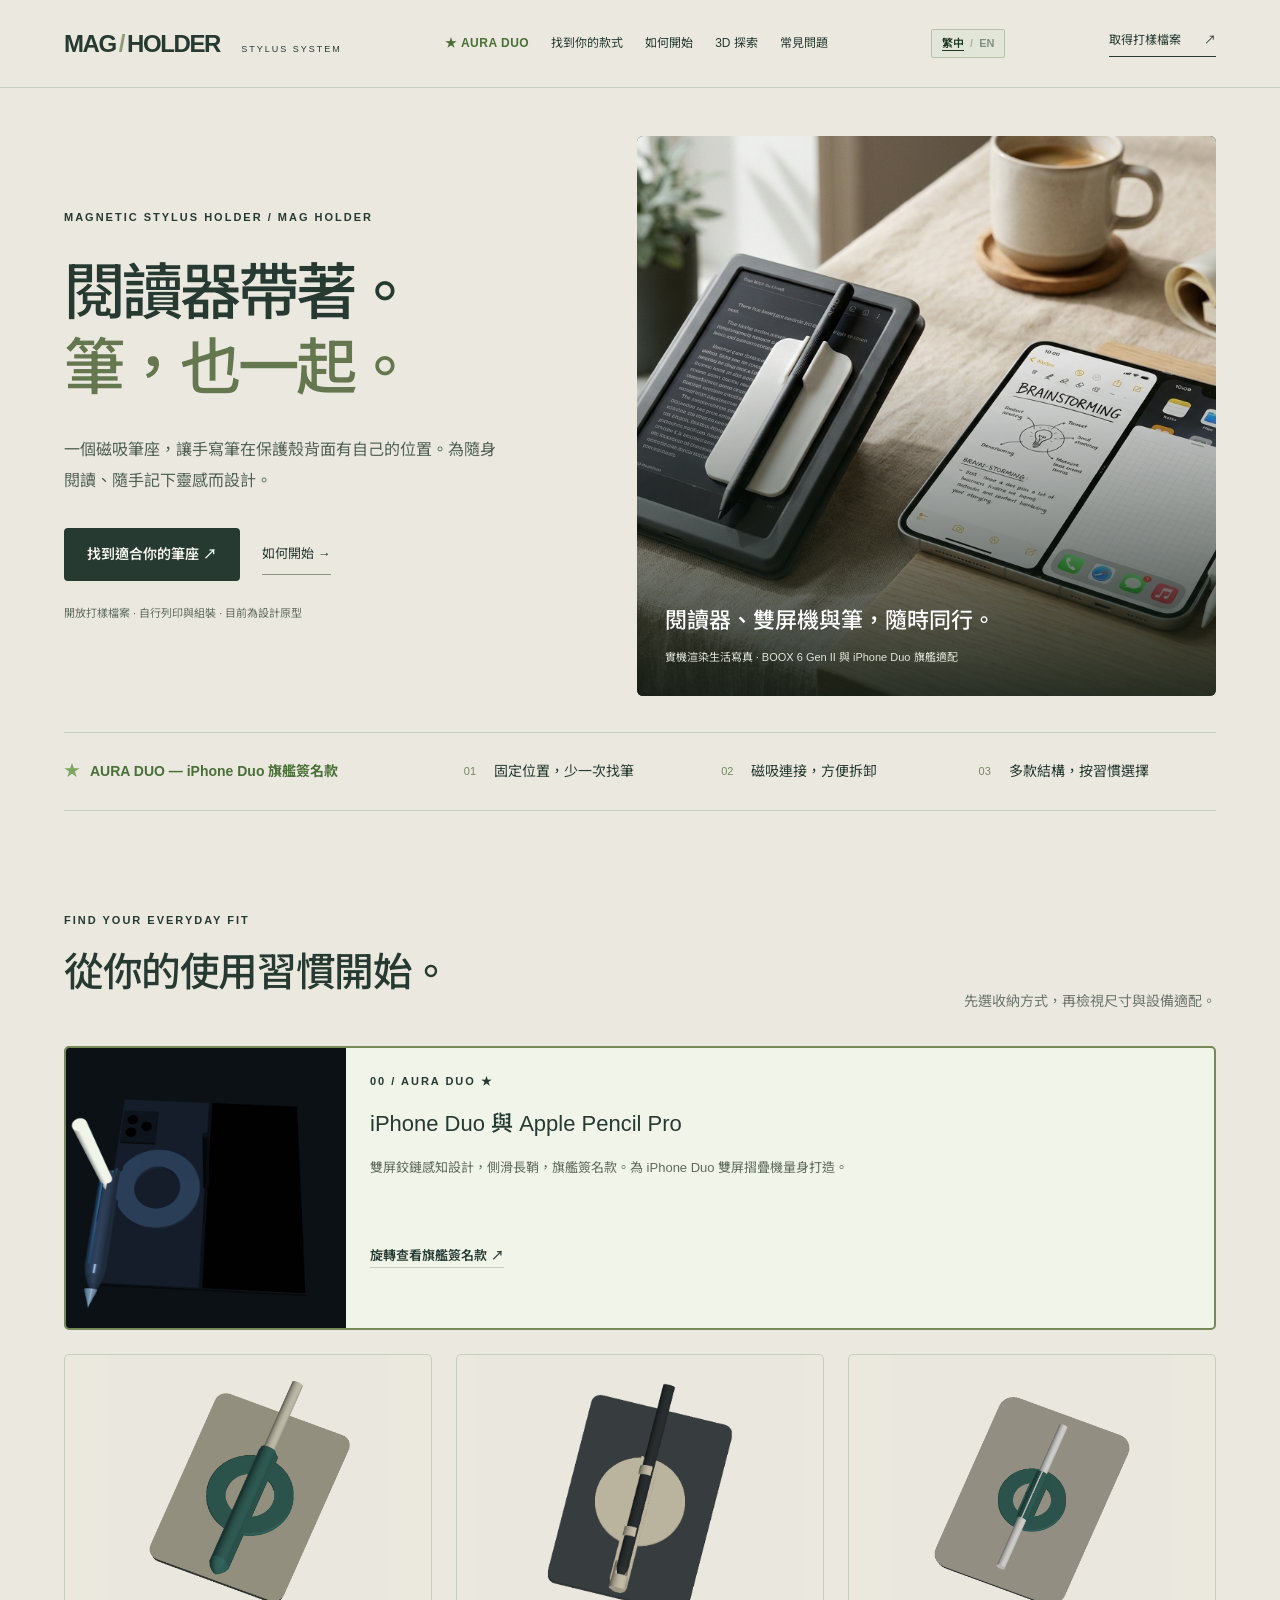
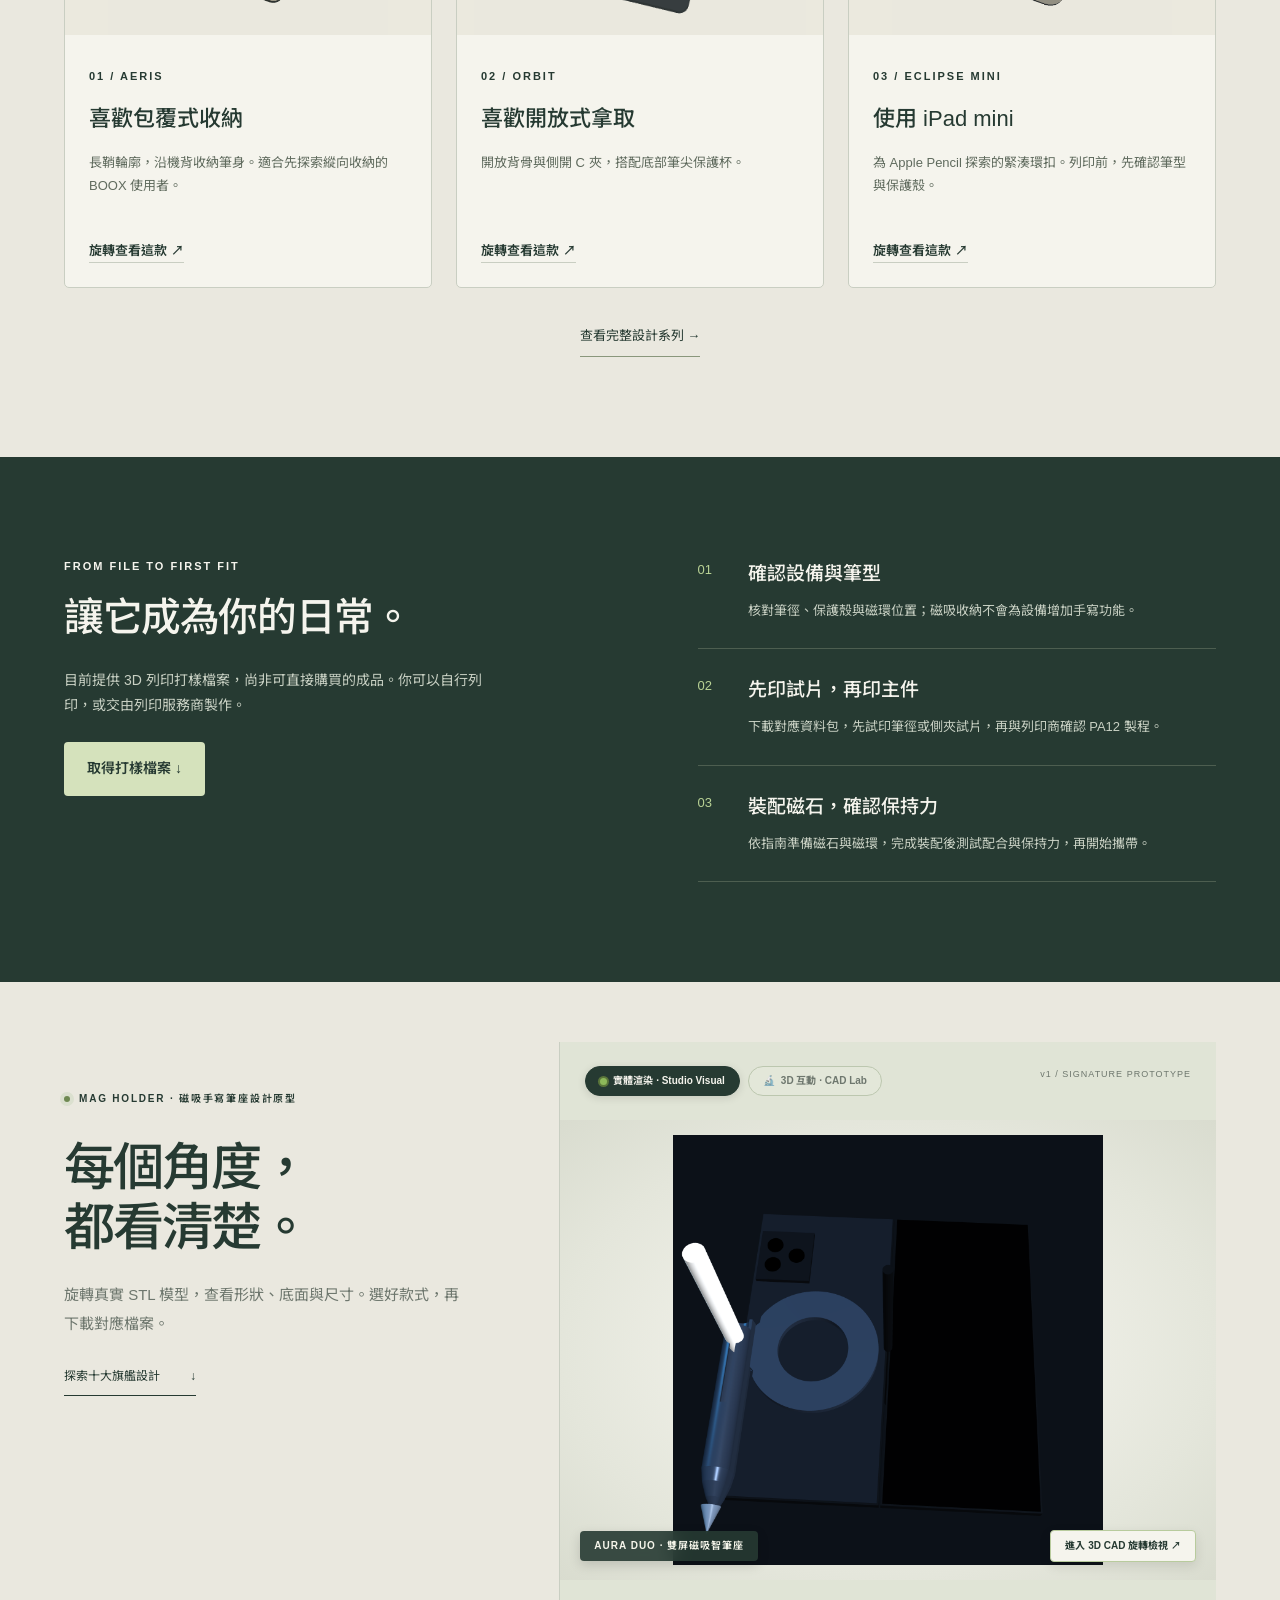
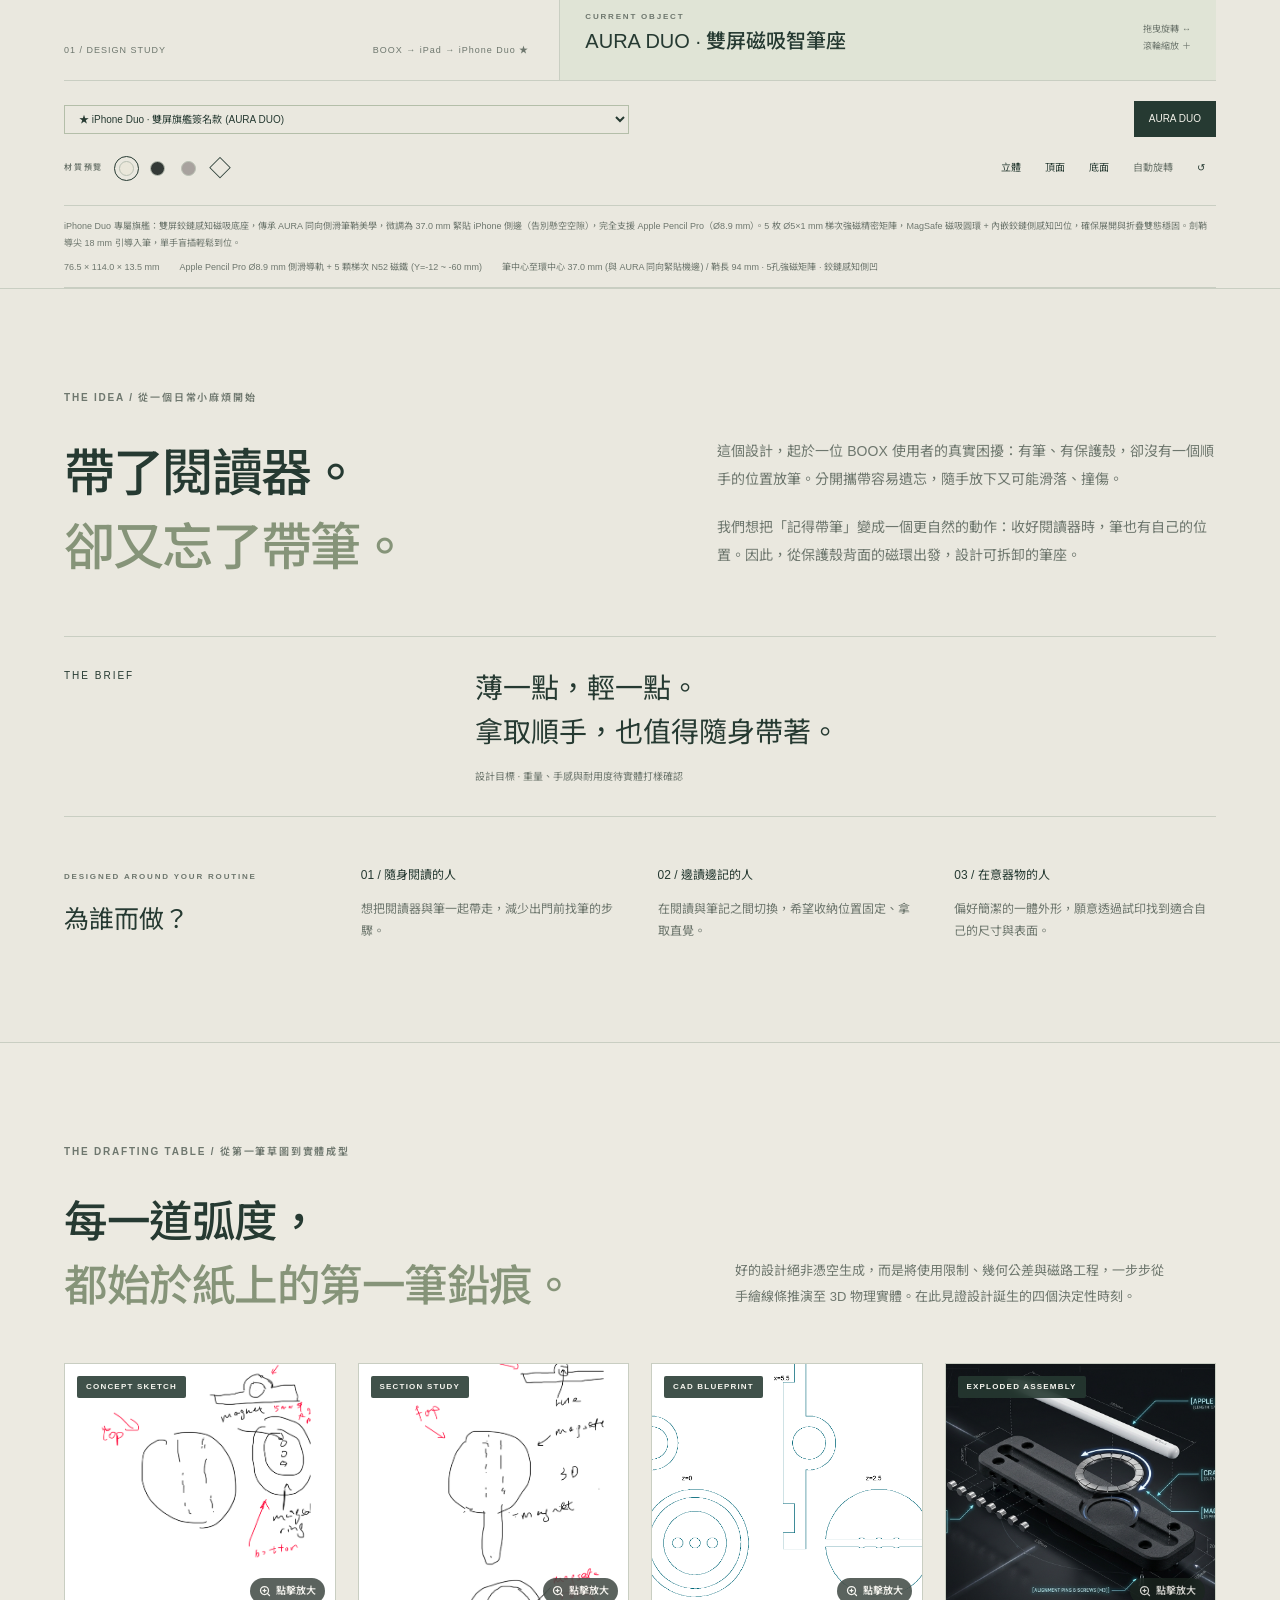
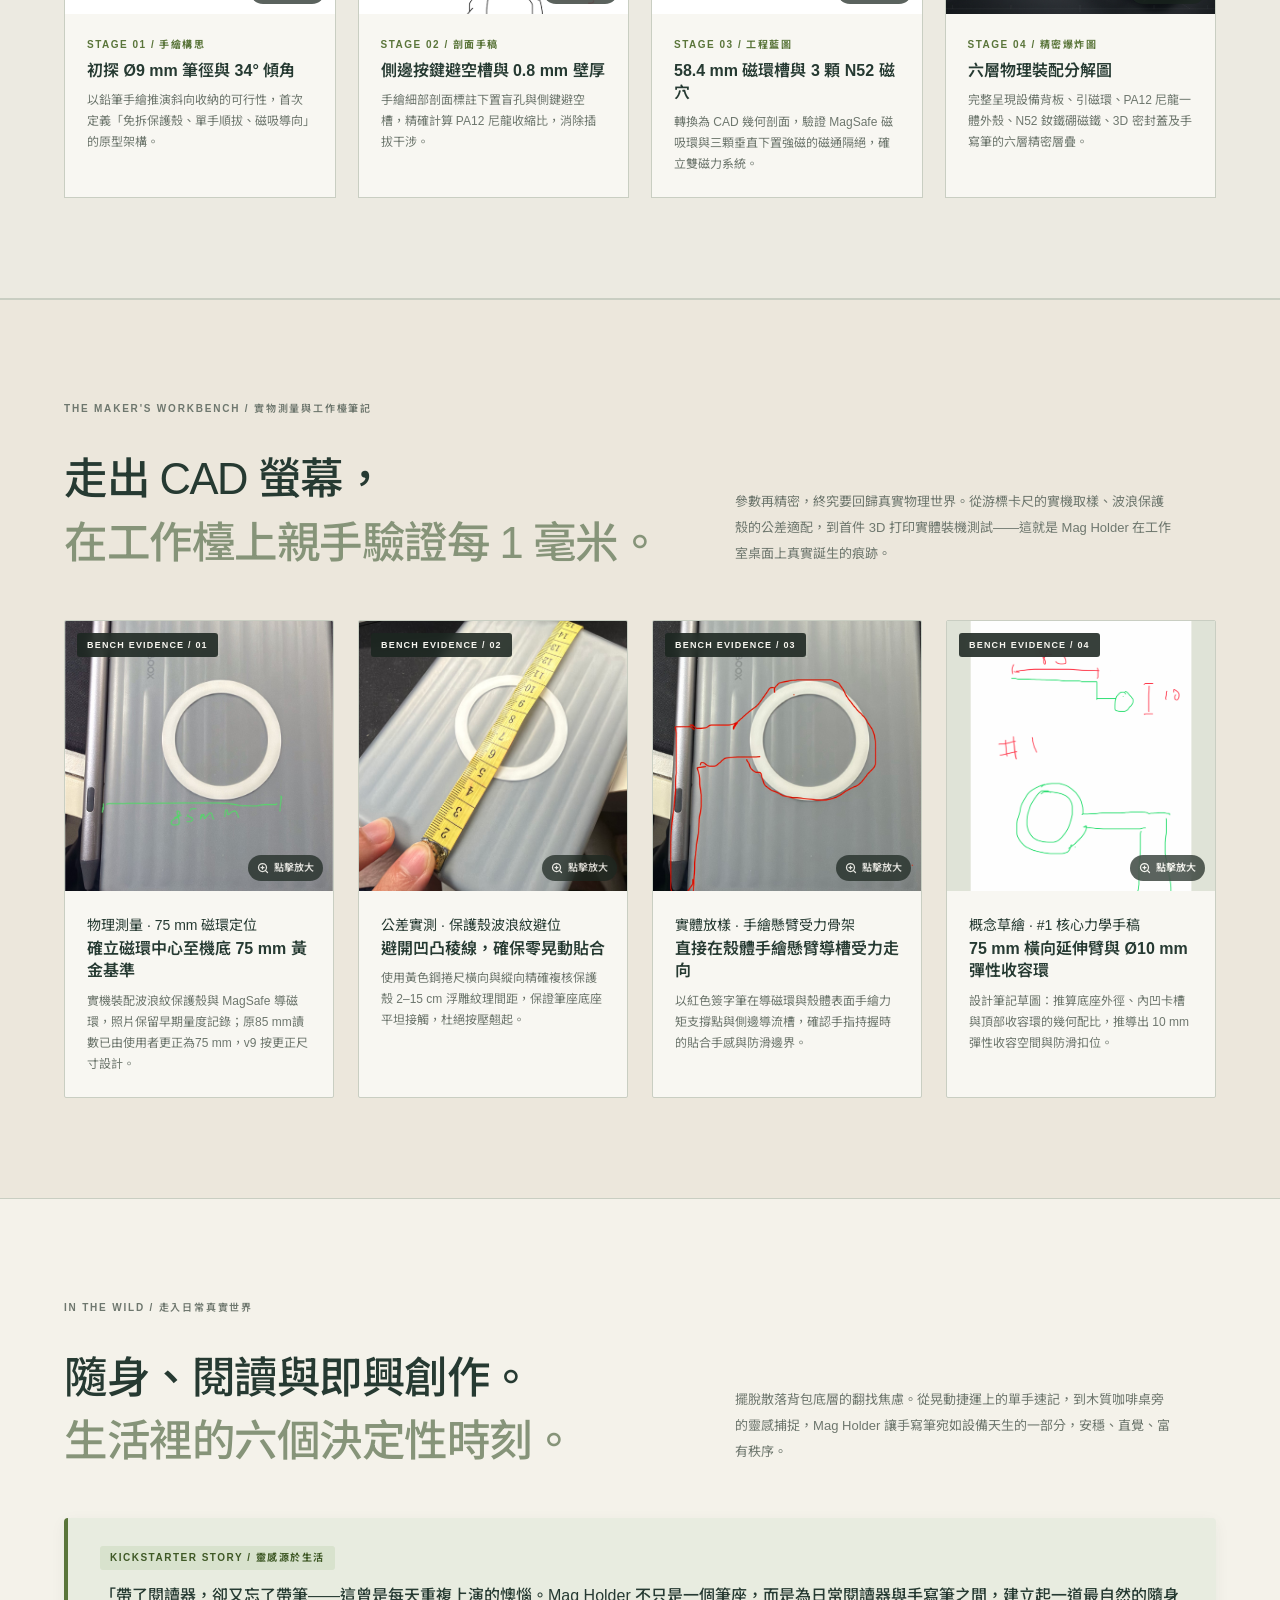
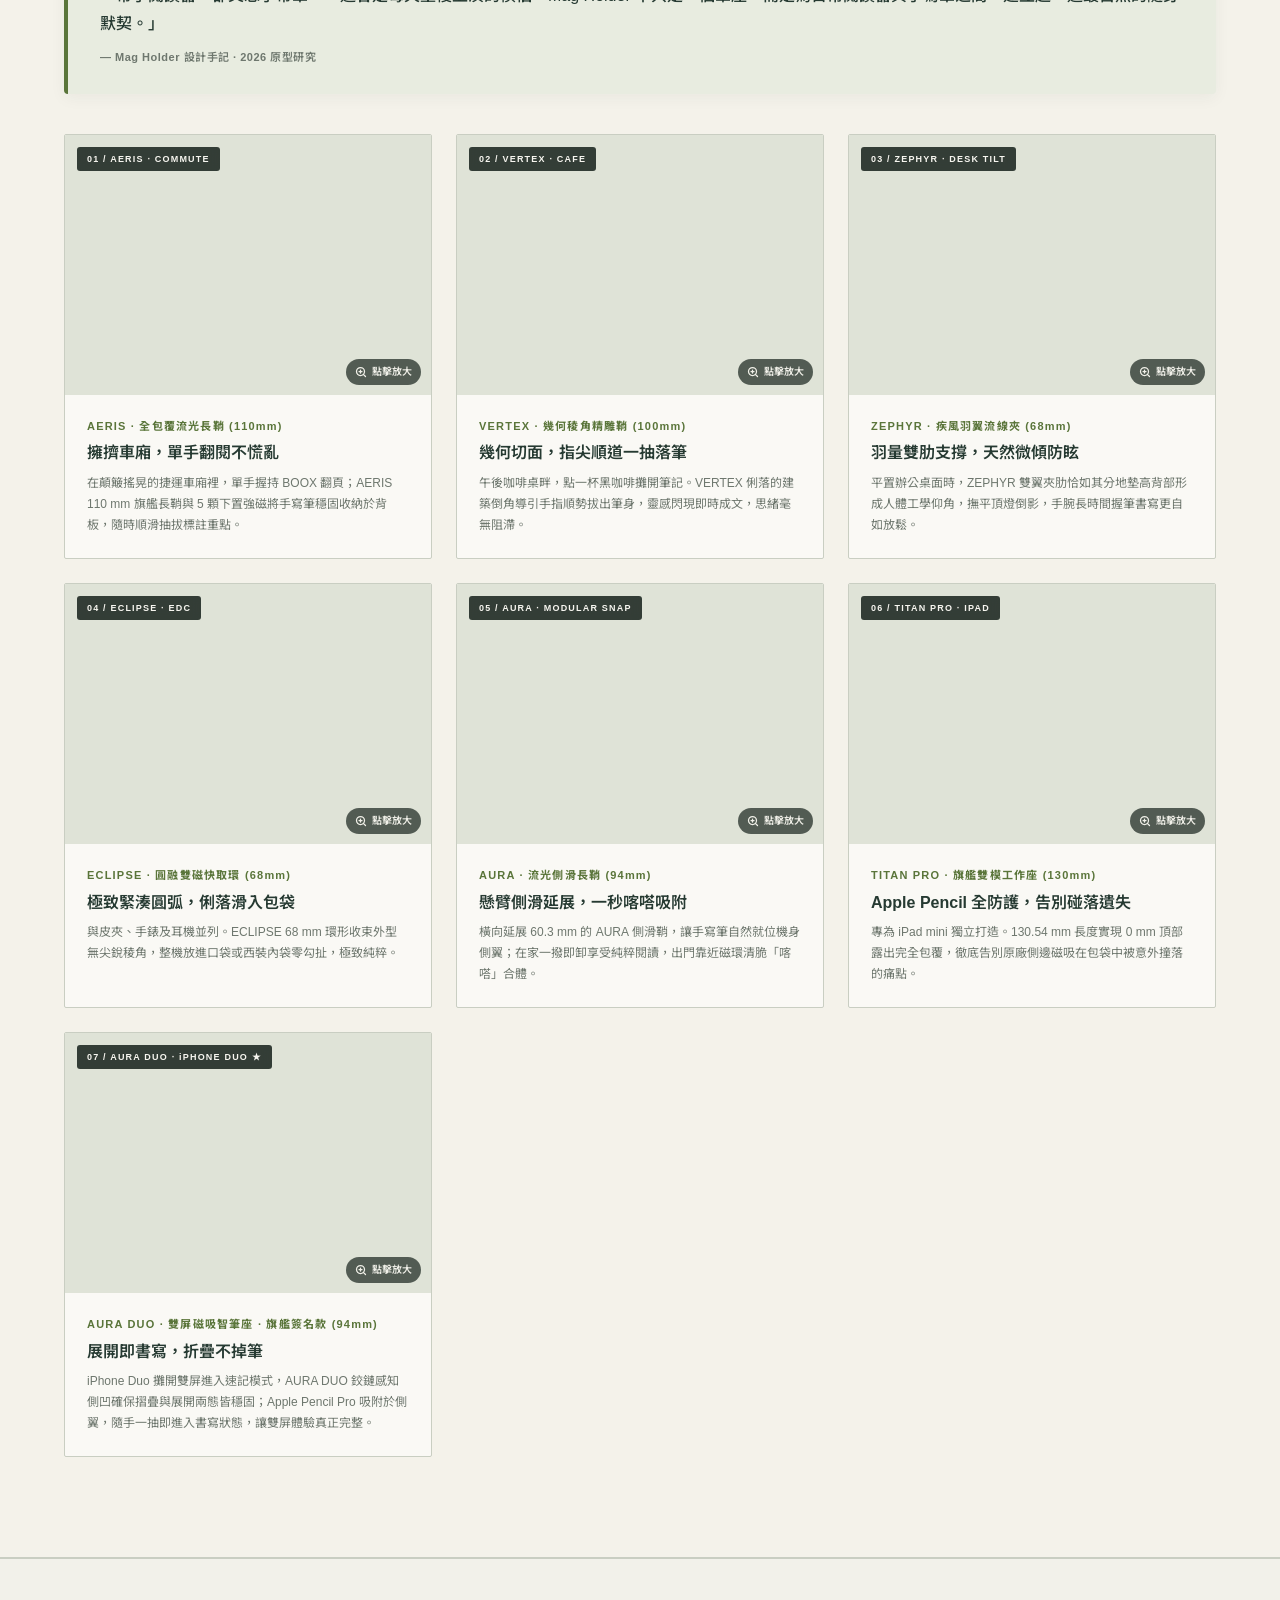
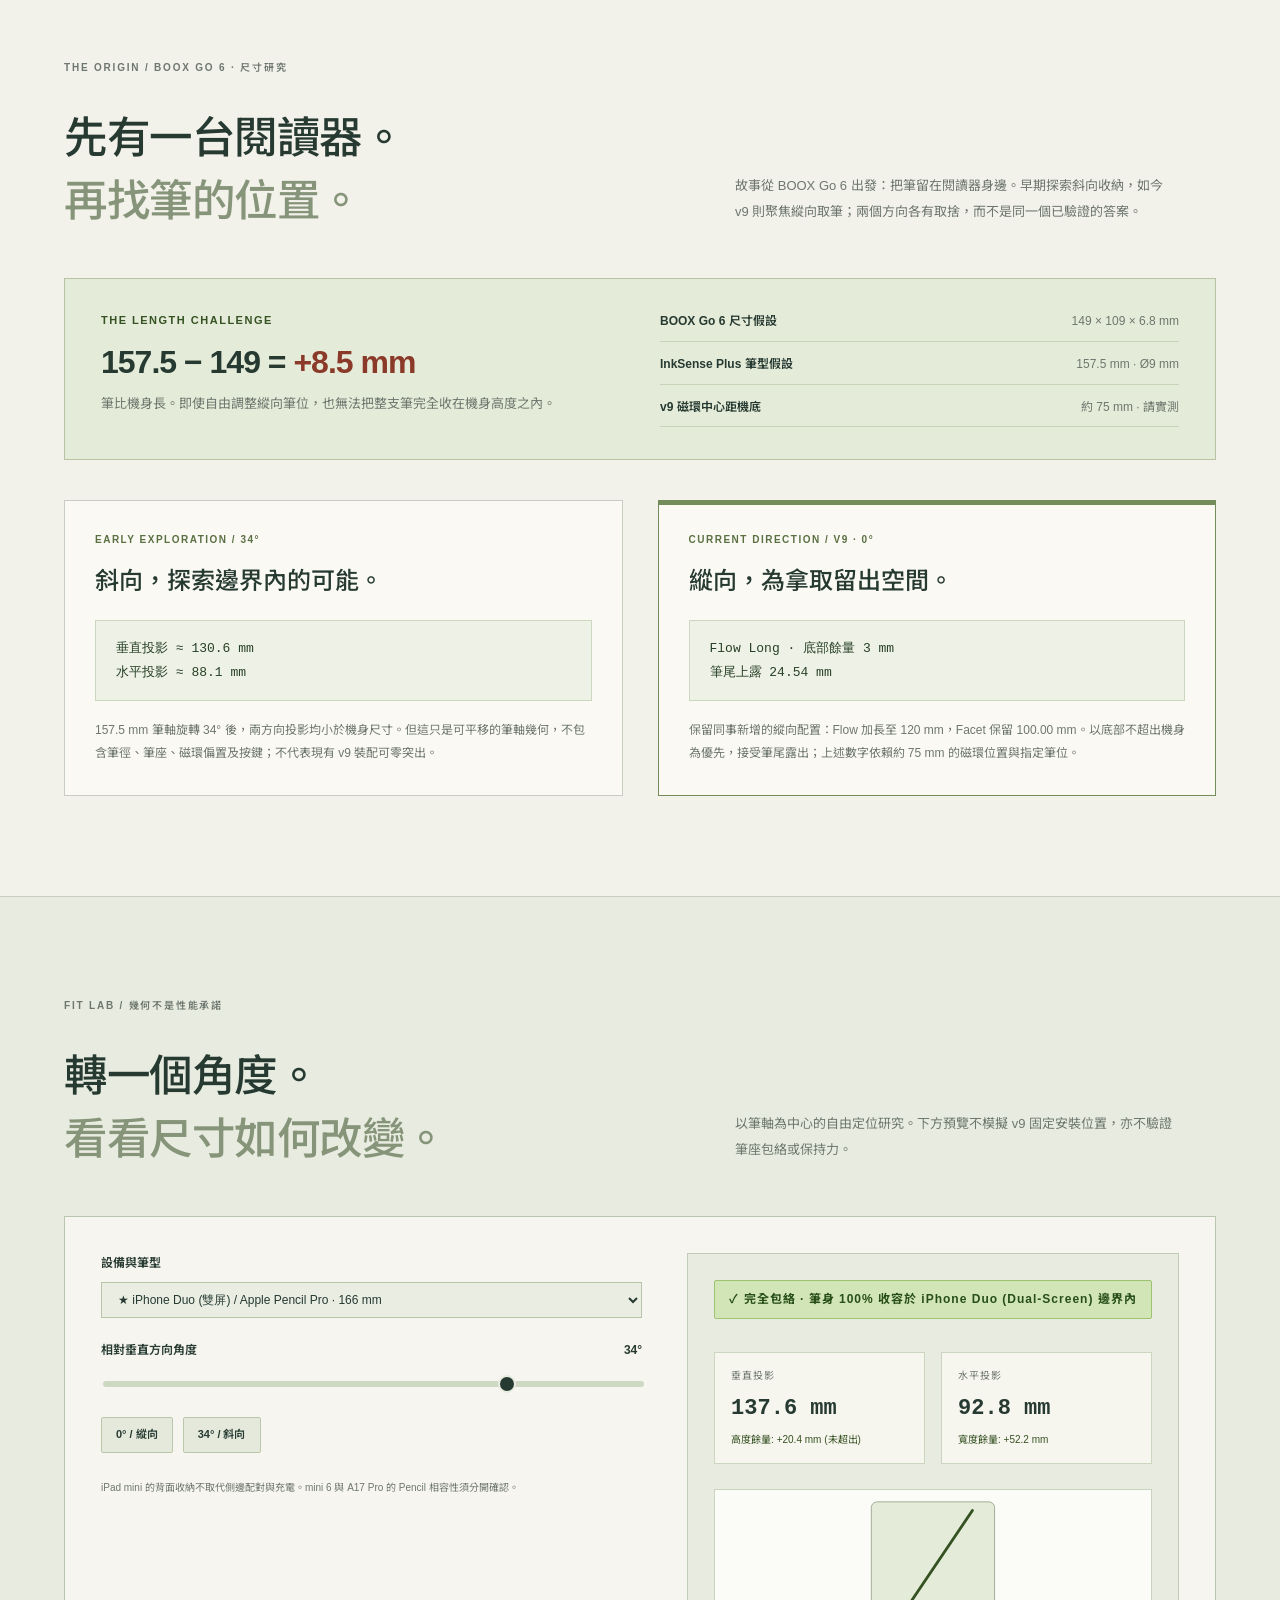
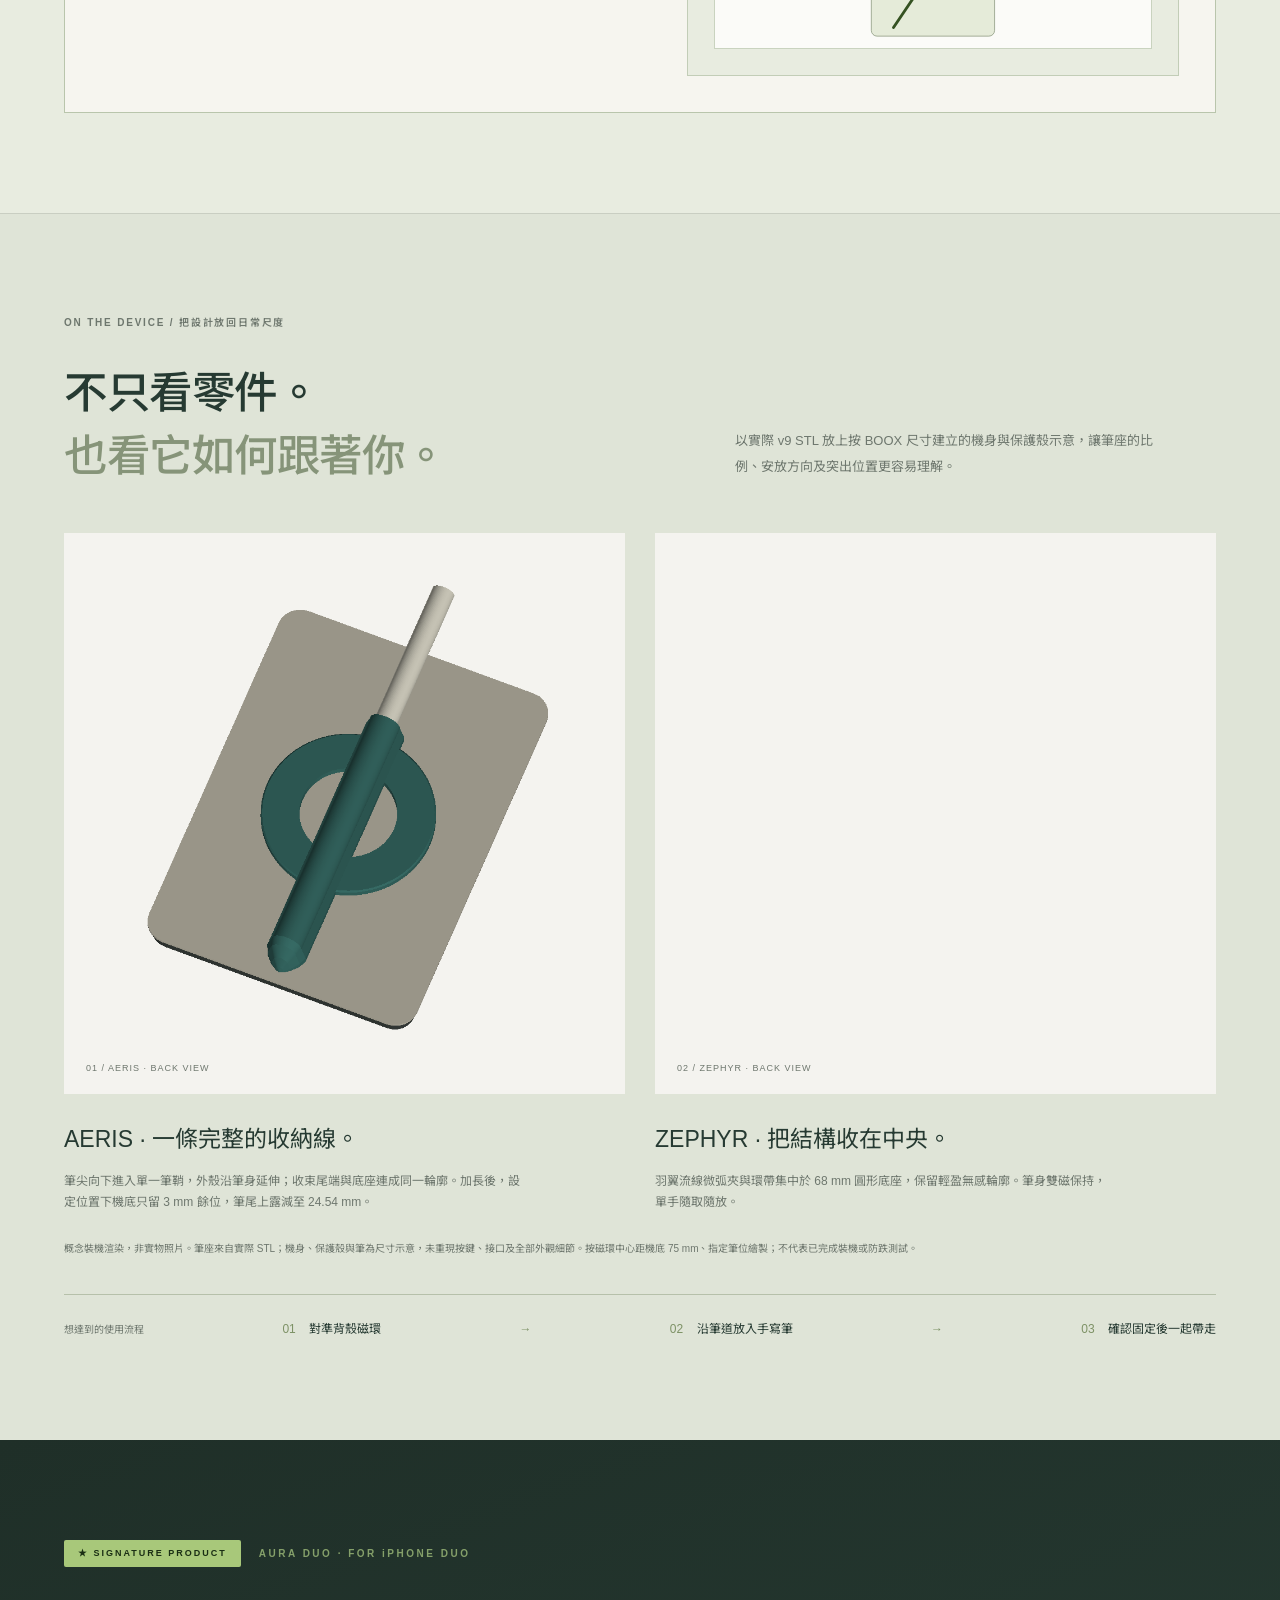
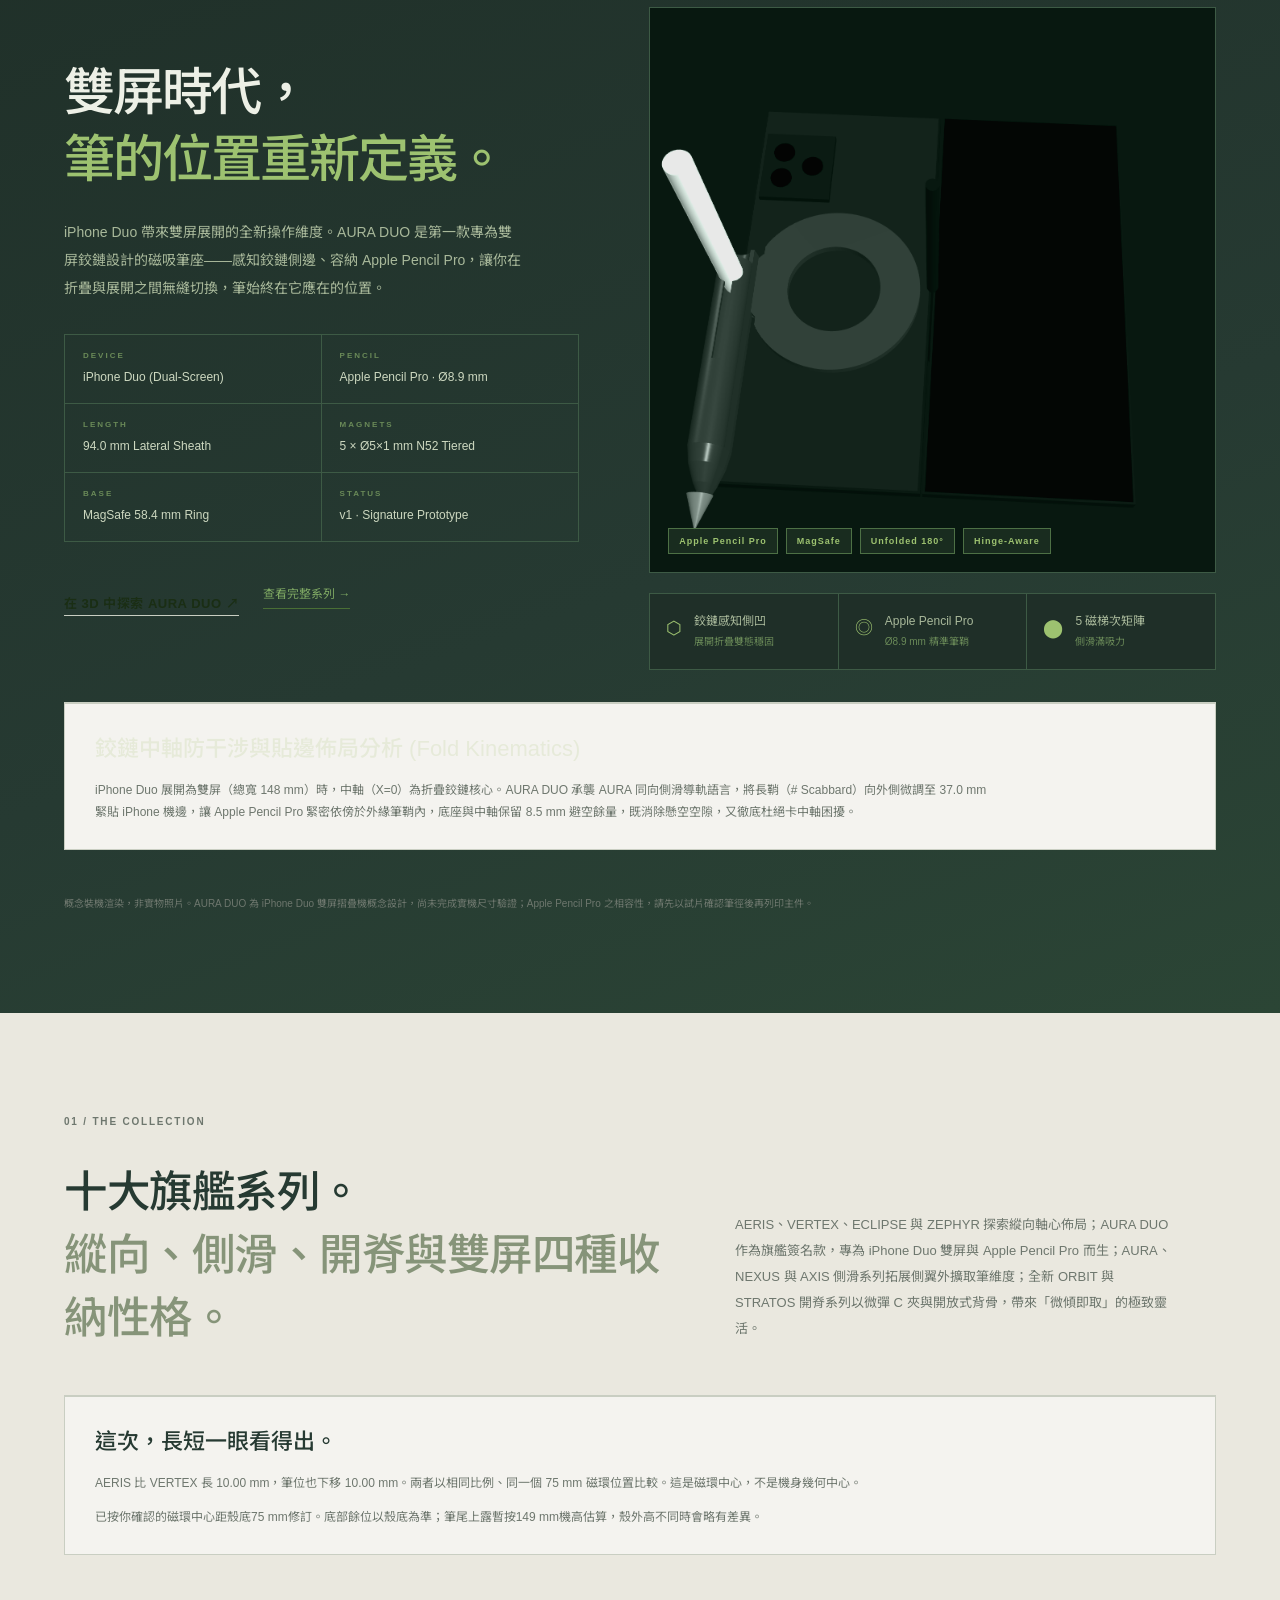
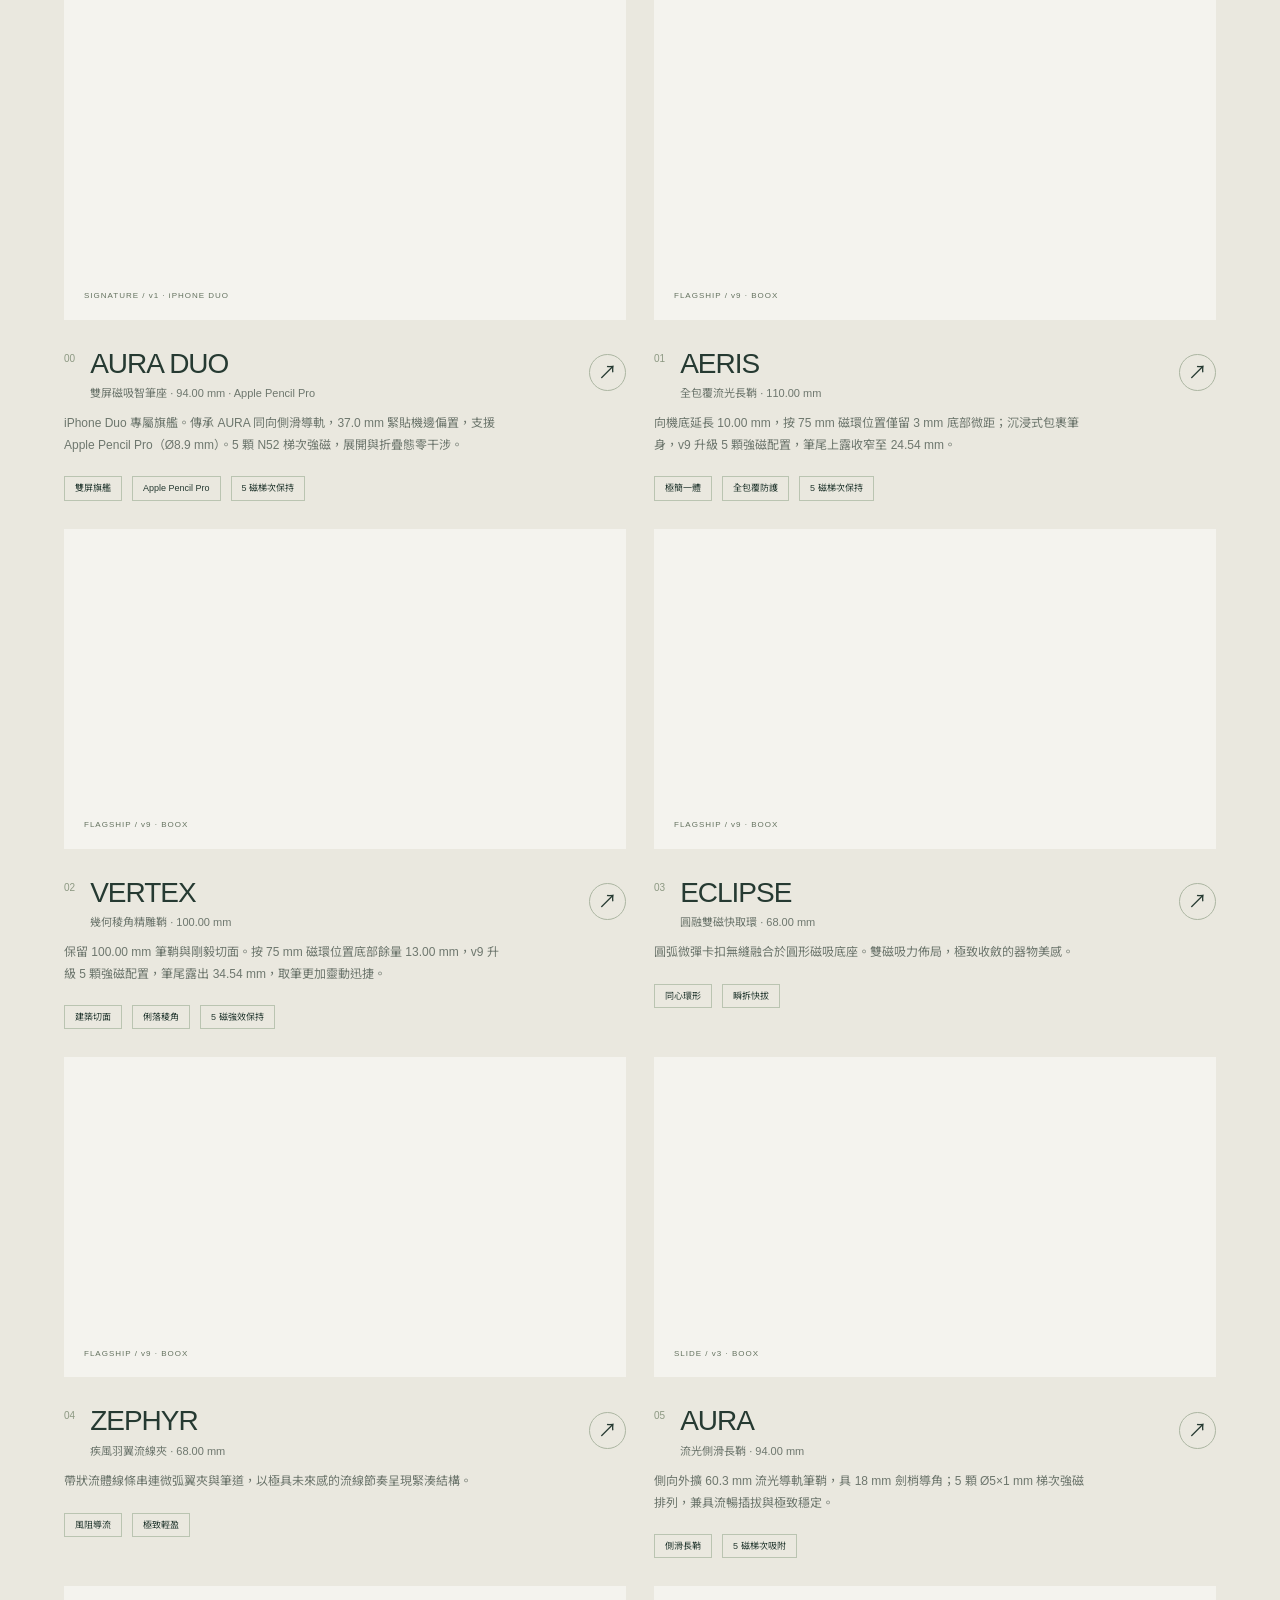
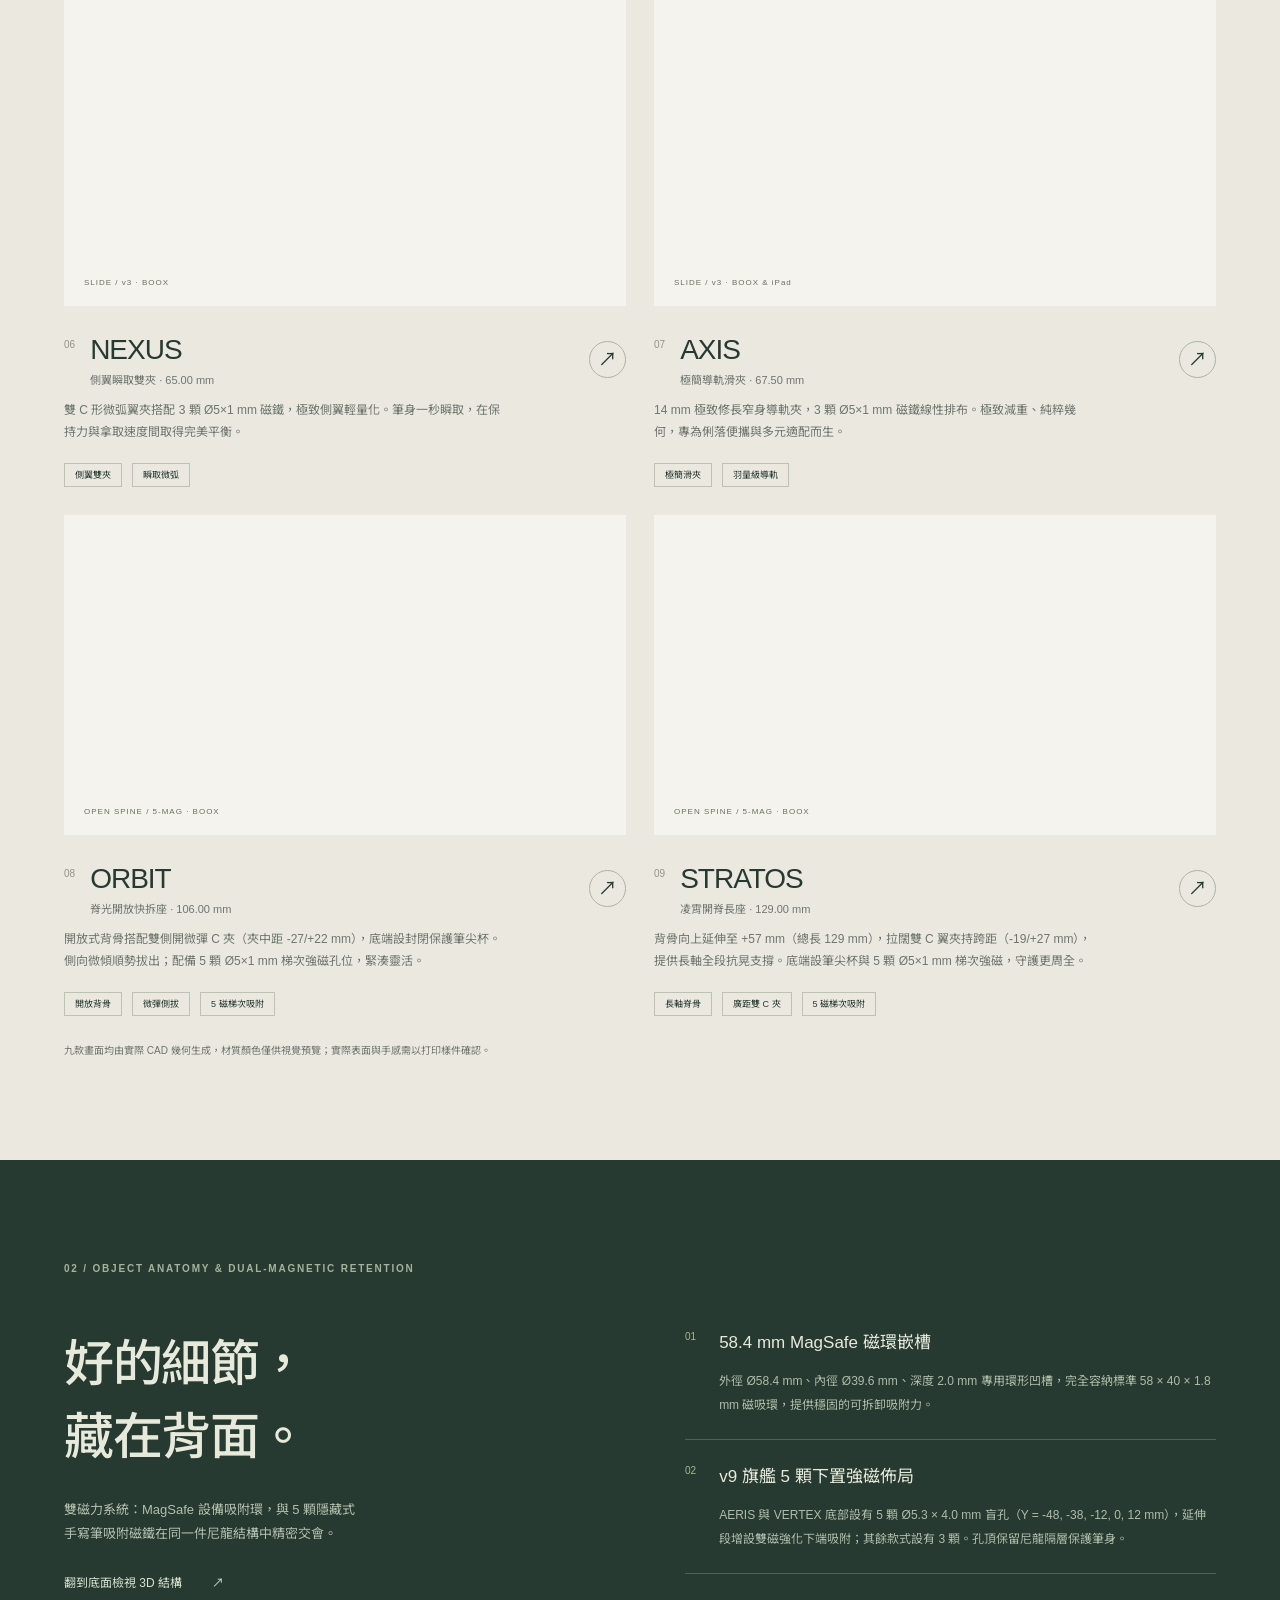
==== site/index.html @ cd83914f "﻿feat(aura-duo): add AURA DUO signature product and rematched lifestyle photography - Added AURA DUO" ====
<!doctype html>
<html lang="zh-Hant">
  <head>
    <meta charset="utf-8">
    <meta name="viewport" content="width=device-width,initial-scale=1">
    <meta name="theme-color" content="#eae8df">
    <title>Mag Holder — 磁吸手寫筆座</title>
    <meta name="description" content="讓閱讀器與筆一起帶走。探索 Mag Holder 磁吸手寫筆座，找到適合你的款式、互動檢視 3D 模型，下載檔案開始列印打樣。">
    <link rel="stylesheet" href="css/style.css">
  </head>
  <body>
    <nav id="main-nav" class="nav">
      <a class="wordmark" href="#top">MAG<span>/</span>HOLDER <small>STYLUS SYSTEM</small></a>
      <div class="nav-links"><a href="#aura-duo" class="nav-link-sig"><span data-zh="★ AURA DUO" data-en="★ AURA DUO">★ AURA DUO</span></a><a href="#choose"><span data-zh="找到你的款式" data-en="Find your holder">找到你的款式</span></a>
<a href="#start"><span data-zh="如何開始" data-en="Get started">如何開始</span></a>
<a href="#viewer"><span data-zh="3D 探索" data-en="Explore in 3D">3D 探索</span></a>
<a href="#faq"><span data-zh="常見問題" data-en="FAQ">常見問題</span></a></div>
      <button id="lang-toggle" class="lang-btn" aria-label="切換語言 / Toggle Language"><span class="lang-opt active" data-lang="zh">繁中</span><span class="lang-divider">/</span><span class="lang-opt" data-lang="en">EN</span></button>
      <a class="nav-cta" href="#downloads">取得打樣檔案 <span>↗</span></a>
    </nav>
    <main id="top">

      <section class="welcome" aria-labelledby="welcome-title">
        <div class="welcome-copy">
          <p class="welcome-kicker">MAGNETIC STYLUS HOLDER / MAG HOLDER</p>
          <h1 id="welcome-title"><span data-zh="閱讀器帶著。" data-en="Reader, packed.">閱讀器帶著。</span><br><em data-zh="筆，也一起。" data-en="Pen, together.">筆，也一起。</em></h1>
          <p class="welcome-description" data-zh="一個磁吸筆座，讓手寫筆在保護殼背面有自己的位置。為隨身閱讀、隨手記下靈感而設計。" data-en="A magnetic holder that gives your stylus a place on the back of your case. Designed for everyday reading and ideas on the go.">一個磁吸筆座，讓手寫筆在保護殼背面有自己的位置。為隨身閱讀、隨手記下靈感而設計。</p>
          <div class="welcome-actions"><a class="primary-action" href="#choose"><span data-zh="找到適合你的筆座 ↗" data-en="Find your holder ↗">找到適合你的筆座 ↗</span></a><a class="secondary-action" href="#start"><span data-zh="如何開始 →" data-en="How to get started →">如何開始 →</span></a></div>
          <p class="welcome-note"><span data-zh="開放打樣檔案 · 自行列印與組裝 · 目前為設計原型" data-en="Print files available · DIY printing &amp; assembly · Design prototype">開放打樣檔案 · 自行列印與組裝 · 目前為設計原型</span></p>
        </div>
        <figure class="welcome-image"><img src="assets/photos/hero-boox-iphone-duo.jpg" alt="BOOX Go 6 Gen II 與 iPhone Duo 雙設備磁吸手寫筆座生活實物渲染寫真" fetchpriority="high" width="1536" height="1024"><figcaption><strong data-zh="閱讀器、雙屏機與筆，隨時同行。" data-en="Reader, Dual-Screen &amp; Pen. Always together.">閱讀器、雙屏機與筆，隨時同行。</strong><span data-zh="實機渲染生活寫真 · BOOX 6 Gen II 與 iPhone Duo 旗艦適配" data-en="Lifestyle product render · Fitted for BOOX 6 Gen II &amp; iPhone Duo">實機渲染生活寫真 · BOOX 6 Gen II 與 iPhone Duo 旗艦適配</span></figcaption></figure>
      </section>
      <div class="benefit-strip"><p><a class="benefit-sig-link" href="#aura-duo"><span>★</span><span data-zh="AURA DUO — iPhone Duo 旗艦簽名款" data-en="AURA DUO — iPhone Duo Signature">AURA DUO — iPhone Duo 旗艦簽名款</span></a></p><p><span>01</span><span data-zh="固定位置，少一次找筆" data-en="A home for your pen">固定位置，少一次找筆</span></p><p><span>02</span><span data-zh="磁吸連接，方便拆卸" data-en="A detachable magnetic connection">磁吸連接，方便拆卸</span></p><p><span>03</span><span data-zh="多款結構，按習慣選擇" data-en="Different forms for your routine">多款結構，按習慣選擇</span></p></div>
      <section class="discovery section" id="choose">
        <div class="discovery-heading"><div><p class="welcome-kicker">FIND YOUR EVERYDAY FIT</p><h2 data-zh="從你的使用習慣開始。" data-en="Start with your everyday.">從你的使用習慣開始。</h2></div><p data-zh="先選收納方式，再檢視尺寸與設備適配。" data-en="Choose how you carry, then check dimensions and device fit.">先選收納方式，再檢視尺寸與設備適配。</p></div>
        <div class="choice-grid"><article class="choice-card choice-card--signature"><img src="assets/renders/side/AURA_DUO_iPhone_unfolded_mounted.png" alt="00 / AURA DUO design render" loading="lazy" width="1000" height="1000"><div class="choice-copy"><p class="welcome-kicker">00 / AURA DUO ★</p><h3 data-zh="iPhone Duo 與 Apple Pencil Pro" data-en="iPhone Duo + Apple Pencil Pro">iPhone Duo 與 Apple Pencil Pro</h3><p data-zh="雙屏鉸鏈感知設計，側滑長鞘，旗艦簽名款。為 iPhone Duo 雙屏摺疊機量身打造。" data-en="Hinge-aware dual-screen design lateral sheath, our signature flagship. Engineered exclusively for iPhone Duo.">雙屏鉸鏈感知設計，側滑長鞘，旗艦簽名款。為 iPhone Duo 雙屏摺疊機量身打造。</p><button class="choice-link" data-inspect="AURA_DUO_iPhone"><span data-zh="旋轉查看旗艦簽名款 ↗" data-en="Explore the signature design ↗">旋轉查看旗艦簽名款 ↗</span></button></div></article><article class="choice-card"><img src="assets/renders/v9/S_Flow_BOOX_vertical_mounted.png" alt="01 / AERIS design render" loading="lazy" width="1000" height="1000"><div class="choice-copy"><p class="welcome-kicker">01 / AERIS</p><h3 data-zh="喜歡包覆式收納" data-en="Prefer a covered holder">喜歡包覆式收納</h3><p data-zh="長鞘輪廓，沿機背收納筆身。適合先探索縱向收納的 BOOX 使用者。" data-en="An elongated sheath along the back of your case. A starting point for BOOX users exploring vertical storage.">長鞘輪廓，沿機背收納筆身。適合先探索縱向收納的 BOOX 使用者。</p><button class="choice-link" data-inspect="S_Flow_BOOX_vertical"><span data-zh="旋轉查看這款 ↗" data-en="Explore this design ↗">旋轉查看這款 ↗</span></button></div></article><article class="choice-card"><img src="assets/renders/open_spine/A_Open_Spine_Compact_mounted.png" alt="02 / ORBIT design render" loading="lazy" width="1000" height="1000"><div class="choice-copy"><p class="welcome-kicker">02 / ORBIT</p><h3 data-zh="喜歡開放式拿取" data-en="Prefer an open design">喜歡開放式拿取</h3><p data-zh="開放背骨與側開 C 夾，搭配底部筆尖保護杯。" data-en="An open spine and side-opening clips with a protective cup around the pen tip.">開放背骨與側開 C 夾，搭配底部筆尖保護杯。</p><button class="choice-link" data-inspect="A_Open_Spine_Compact"><span data-zh="旋轉查看這款 ↗" data-en="Explore this design ↗">旋轉查看這款 ↗</span></button></div></article><article class="choice-card"><img src="assets/renders/v9/KM_Arc_iPad_Pencil89_mounted.png" alt="03 / ECLIPSE MINI design render" loading="lazy" width="1000" height="1000"><div class="choice-copy"><p class="welcome-kicker">03 / ECLIPSE MINI</p><h3 data-zh="使用 iPad mini" data-en="Carry an iPad mini">使用 iPad mini</h3><p data-zh="為 Apple Pencil 探索的緊湊環扣。列印前，先確認筆型與保護殼。" data-en="A compact collar concept for Apple Pencil. Check your pencil model and case before printing.">為 Apple Pencil 探索的緊湊環扣。列印前，先確認筆型與保護殼。</p><button class="choice-link" data-inspect="KM_Arc_iPad_Pencil89"><span data-zh="旋轉查看這款 ↗" data-en="Explore this design ↗">旋轉查看這款 ↗</span></button></div></article></div><a class="all-designs" href="#collection"><span data-zh="查看完整設計系列 →" data-en="Explore the full collection →">查看完整設計系列 →</span></a></section><section class="getting-started section" id="start"><div><p class="welcome-kicker">FROM FILE TO FIRST FIT</p><h2 data-zh="讓它成為你的日常。" data-en="Make it part of your day.">讓它成為你的日常。</h2><p data-zh="目前提供 3D 列印打樣檔案，尚非可直接購買的成品。你可以自行列印，或交由列印服務商製作。" data-en="Available as 3D-printable prototype files, not a finished retail product. Print your own or work with a printing service.">目前提供 3D 列印打樣檔案，尚非可直接購買的成品。你可以自行列印，或交由列印服務商製作。</p><a class="primary-action" href="#downloads"><span data-zh="取得打樣檔案 ↓" data-en="Get the print files ↓">取得打樣檔案 ↓</span></a></div><ol class="start-steps"><li><h3 data-zh="確認設備與筆型" data-en="Check your setup">確認設備與筆型</h3><p data-zh="核對筆徑、保護殼與磁環位置；磁吸收納不會為設備增加手寫功能。" data-en="Check pen diameter, case and magnetic ring placement. A holder does not add handwriting support to a device.">核對筆徑、保護殼與磁環位置；磁吸收納不會為設備增加手寫功能。</p></li><li><h3 data-zh="先印試片，再印主件" data-en="Test the fit, then print">先印試片，再印主件</h3><p data-zh="下載對應資料包，先試印筆徑或側夾試片，再與列印商確認 PA12 製程。" data-en="Download the matching pack and print a bore or clip test piece first. Confirm the PA12 process with your printer.">下載對應資料包，先試印筆徑或側夾試片，再與列印商確認 PA12 製程。</p></li><li><h3 data-zh="裝配磁石，確認保持力" data-en="Assemble and check retention">裝配磁石，確認保持力</h3><p data-zh="依指南準備磁石與磁環，完成裝配後測試配合與保持力，再開始攜帶。" data-en="Prepare magnets and a ring following the guide. Check fit and retention after assembly before carrying.">依指南準備磁石與磁環，完成裝配後測試配合與保持力，再開始攜帶。</p></li></ol></section>
      <!-- Section: viewer -->
      <section class="hero" id="viewer">
        <div class="hero-copy">
          <p class="eyebrow"><span class="status-dot"></span> MAG HOLDER · 磁吸手寫筆座設計原型</p>
          <h2 class="lab-title" data-zh="每個角度，都看清楚。" data-en="Explore every angle.">每個角度，<br>都看清楚。</h2>
          <p class="lab-description" data-zh="旋轉真實 STL 模型，查看形狀、底面與尺寸。選好款式，再下載對應檔案。" data-en="Rotate the actual STL model to explore its shape, underside and dimensions. Choose a design, then download its files.">旋轉真實 STL 模型，查看形狀、底面與尺寸。選好款式，再下載對應檔案。</p>
          <a class="text-link" href="#collection">探索十大旗艦設計 <span>↓</span></a>
          <div class="hero-footnote">
            <span>01 / DESIGN STUDY</span>
            <span>BOOX → iPad → iPhone Duo ★</span>
          </div>
        </div>
        <div class="hero-object">
          <div class="object-topline">
            <div class="hero-view-switcher" role="tablist" aria-label="視覺切換 / View Mode">
              <button id="view-mode-render" class="view-mode-btn active" role="tab" aria-selected="true" aria-controls="hero-render-view"><span class="view-dot"></span> 實體渲染 · Studio Visual</button>
              <button id="view-mode-3d" class="view-mode-btn" role="tab" aria-selected="false" aria-controls="hero-3d-view"><span>🔬</span> 3D 互動 · CAD Lab</button>
            </div>
            <span id="viewer-model-stage">v9 / PROTOTYPE</span>
          </div>
          <div id="hero-render-view" class="hero-view-panel active" role="tabpanel">
            <div class="hero-render-wrap">
              <img id="hero-main-img" src="assets/renders/v9/collection.png" alt="AERIS, VERTEX, ECLIPSE, ZEPHYR 四大旗艦系列實體渲染">
              <div class="hero-render-overlay">
                <div id="hero-badge-tag" class="hero-badge-tag">
                  AERIS · 全包覆流光長鞘
                </div>
                <button id="btn-hero-launch-3d" class="hero-launch-btn">進入 3D CAD 旋轉檢視 ↗</button>
              </div>
            </div>
          </div>
          <div id="hero-3d-view" class="hero-view-panel" role="tabpanel">
            <div id="stl-viewer-container">
              <div id="viewer-loading" role="status">
                <span class="loader-ring"></span>
                <span class="progress-text">正在載入真實模型…</span>
              </div>
            </div>
          </div>
          <div class="object-caption">
            <div>
              <span class="micro">CURRENT OBJECT</span>
              <h2 id="viewer-model-title">AERIS · 全包覆流光長鞘</h2>
            </div>
            <span class="interaction-hint">拖曳旋轉 ↔<br>滾輪縮放 ＋</span>
          </div>
        </div>
        <div class="lab-bar">
          <div class="model-select">
            <select id="device-profile" aria-label="選擇設備適配版本">
              <option value="iphone_duo">★ iPhone Duo · 雙屏旗艦簽名款 (AURA DUO)</option>
              <option value="boox_v7">BOOX Go 6 · 旗艦與開脊系列 (AERIS / VERTEX / ECLIPSE / ZEPHYR / AURA / NEXUS / AXIS / ORBIT / STRATOS)</option>
              <option value="ipad">iPad mini 6 / A17 Pro · 旗艦適配 (TITAN PRO / ECLIPSE MINI)</option>
              <option value="history">歷代工程里程碑 (Gen 2 ~ Gen 5)</option>
            </select>
            <div id="model-options">
            </div>
          </div>
          <div class="finish-select">
            <span class="micro">材質預覽</span>
            <button class="mat-btn active" data-mat="white" aria-label="石白材質" title="石白"><i></i></button>
            <button class="mat-btn" data-mat="black" aria-label="墨黑材質" title="墨黑"><i></i></button>
            <button class="mat-btn" data-mat="clay" aria-label="岩灰材質" title="岩灰"><i></i></button>
            <button class="mat-btn wire" data-mat="wireframe" aria-label="線框檢視" title="線框">◇</button>
          </div>
          <div class="camera-select">
            <button class="view-btn" data-view="iso">立體</button>
            <button class="view-btn" data-view="top">頂面</button>
            <button class="view-btn" data-view="bottom">底面</button>
            <button id="btn-autorotate" aria-pressed="false">自動旋轉</button>
            <button id="btn-reset-view" aria-label="重置視角">↺</button>
          </div>
        </div>
        <div class="model-details">
          <p id="viewer-model-desc"></p>
          <span id="viewer-model-extents"></span>
          <span id="viewer-model-retention"></span>
          <span id="viewer-model-clearance"></span>
        </div>
      </section>
      <!-- Section: story -->
      <section class="section story" id="story">
        <div class="section-label">
          THE IDEA / 從一個日常小麻煩開始
        </div>
        <div class="story-lead">
          <h2>帶了閱讀器。<br><span>卻又忘了帶筆。</span></h2>
          <div>
            <p>這個設計，起於一位 BOOX 使用者的真實困擾：有筆、有保護殼，卻沒有一個順手的位置放筆。分開攜帶容易遺忘，隨手放下又可能滑落、撞傷。</p>
            <p>我們想把「記得帶筆」變成一個更自然的動作：收好閱讀器時，筆也有自己的位置。因此，從保護殼背面的磁環出發，設計可拆卸的筆座。</p>
          </div>
        </div>
        <div class="design-brief">
          <span>THE BRIEF</span>
          <p>薄一點，輕一點。<br>拿取順手，也值得隨身帶著。</p>
          <small>設計目標 · 重量、手感與耐用度待實體打樣確認</small>
        </div>
        <div class="audience">
          <div>
            <span class="micro">DESIGNED AROUND YOUR ROUTINE</span>
            <h3>為誰而做？</h3>
          </div>
          <article>
            <span>01 / 隨身閱讀的人</span>
            <p>想把閱讀器與筆一起帶走，減少出門前找筆的步驟。</p>
          </article>
          <article>
            <span>02 / 邊讀邊記的人</span>
            <p>在閱讀與筆記之間切換，希望收納位置固定、拿取直覺。</p>
          </article>
          <article>
            <span>03 / 在意器物的人</span>
            <p>偏好簡潔的一體外形，願意透過試印找到適合自己的尺寸與表面。</p>
          </article>
        </div>
      </section>
      <!-- Section: drafting -->
      <section class="section drafting-section" id="drafting">
        <div class="section-label">
          THE DRAFTING TABLE / 從第一筆草圖到實體成型
        </div>
        <div class="section-heading">
          <h2>每一道弧度，<br><span>都始於紙上的第一筆鉛痕。</span></h2>
          <p>好的設計絕非憑空生成，而是將使用限制、幾何公差與磁路工程，一步步從手繪線條推演至 3D 物理實體。在此見證設計誕生的四個決定性時刻。</p>
        </div>
        <div class="drafting-grid">
          <article class="draft-card">
            <div class="draft-art" role="button" tabindex="0" aria-label="放大檢視 STAGE 01 手繪構思草圖" data-gallery="drafting" data-index="0">
              <img src="assets/renders/sketch-design1.png" alt="第一張手繪構思草稿：探索 9mm 筆徑與斜向收納" loading="lazy">
              <span class="draft-tag">CONCEPT SKETCH</span>
              <span class="draft-zoom-hint" aria-hidden="true"><svg width="12" height="12" viewBox="0 0 24 24" fill="none" stroke="currentColor" stroke-width="2.5" stroke-linecap="round" stroke-linejoin="round"><circle cx="11" cy="11" r="8"></circle><line x1="21" y1="21" x2="16.65" y2="16.65"></line><line x1="11" y1="8" x2="11" y2="14"></line><line x1="8" y1="11" x2="14" y2="11"></line></svg><span class="zoom-text">點擊放大</span></span>
            </div>
            <div class="draft-body">
              <span class="draft-step">STAGE 01 / 手繪構思</span>
              <h3>初探 Ø9 mm 筆徑與 34° 傾角</h3>
              <p>以鉛筆手繪推演斜向收納的可行性，首次定義「免拆保護殼、單手順拔、磁吸導向」的原型架構。</p>
            </div>
          </article>
          <article class="draft-card">
            <div class="draft-art" role="button" tabindex="0" aria-label="放大檢視 STAGE 02 剖面手稿" data-gallery="drafting" data-index="1">
              <img src="assets/renders/sketch-design2.png" alt="結構剖面手繪稿：按鍵避空與公差分析" loading="lazy">
              <span class="draft-tag">SECTION STUDY</span>
              <span class="draft-zoom-hint" aria-hidden="true"><svg width="12" height="12" viewBox="0 0 24 24" fill="none" stroke="currentColor" stroke-width="2.5" stroke-linecap="round" stroke-linejoin="round"><circle cx="11" cy="11" r="8"></circle><line x1="21" y1="21" x2="16.65" y2="16.65"></line><line x1="11" y1="8" x2="11" y2="14"></line><line x1="8" y1="11" x2="14" y2="11"></line></svg><span class="zoom-text">點擊放大</span></span>
            </div>
            <div class="draft-body">
              <span class="draft-step">STAGE 02 / 剖面手稿</span>
              <h3>側邊按鍵避空槽與 0.8 mm 壁厚</h3>
              <p>手繪細部剖面標註下置盲孔與側鍵避空槽，精確計算 PA12 尼龍收縮比，消除插拔干涉。</p>
            </div>
          </article>
          <article class="draft-card">
            <div class="draft-art" role="button" tabindex="0" aria-label="放大檢視 STAGE 03 工程藍圖" data-gallery="drafting" data-index="2">
              <img src="assets/renders/v2-sections.png" alt="二維工程截面與磁路藍圖" loading="lazy">
              <span class="draft-tag">CAD BLUEPRINT</span>
              <span class="draft-zoom-hint" aria-hidden="true"><svg width="12" height="12" viewBox="0 0 24 24" fill="none" stroke="currentColor" stroke-width="2.5" stroke-linecap="round" stroke-linejoin="round"><circle cx="11" cy="11" r="8"></circle><line x1="21" y1="21" x2="16.65" y2="16.65"></line><line x1="11" y1="8" x2="11" y2="14"></line><line x1="8" y1="11" x2="14" y2="11"></line></svg><span class="zoom-text">點擊放大</span></span>
            </div>
            <div class="draft-body">
              <span class="draft-step">STAGE 03 / 工程藍圖</span>
              <h3>58.4 mm 磁環槽與 3 顆 N52 磁穴</h3>
              <p>轉換為 CAD 幾何剖面，驗證 MagSafe 磁吸環與三顆垂直下置強磁的磁通隔絕，確立雙磁力系統。</p>
            </div>
          </article>
          <article class="draft-card">
            <div class="draft-art" role="button" tabindex="0" aria-label="放大檢視 STAGE 04 精密爆炸圖" data-gallery="drafting" data-index="3">
              <img src="assets/images/engineering-exploded-view.jpg" alt="六層物理裝配分解圖" loading="lazy">
              <span class="draft-tag">EXPLODED ASSEMBLY</span>
              <span class="draft-zoom-hint" aria-hidden="true"><svg width="12" height="12" viewBox="0 0 24 24" fill="none" stroke="currentColor" stroke-width="2.5" stroke-linecap="round" stroke-linejoin="round"><circle cx="11" cy="11" r="8"></circle><line x1="21" y1="21" x2="16.65" y2="16.65"></line><line x1="11" y1="8" x2="11" y2="14"></line><line x1="8" y1="11" x2="14" y2="11"></line></svg><span class="zoom-text">點擊放大</span></span>
            </div>
            <div class="draft-body">
              <span class="draft-step">STAGE 04 / 精密爆炸圖</span>
              <h3>六層物理裝配分解圖</h3>
              <p>完整呈現設備背板、引磁環、PA12 尼龍一體外殼、N52 釹鐵硼磁鐵、3D 密封蓋及手寫筆的六層精密層疊。</p>
            </div>
          </article>
        </div>
      </section>
      <!-- Section: lab-notes -->
      <section class="section labnotes-section" id="lab-notes">
        <div class="section-label">
          THE MAKER'S WORKBENCH / 實物測量與工作檯筆記
        </div>
        <div class="section-heading">
          <h2>走出 CAD 螢幕，<br><span>在工作檯上親手驗證每 1 毫米。</span></h2>
          <p>參數再精密，終究要回歸真實物理世界。從游標卡尺的實機取樣、波浪保護殼的公差適配，到首件 3D 打印實體裝機測試——這就是 Mag Holder 在工作室桌面上真實誕生的痕跡。</p>
        </div>
        <div class="labnotes-grid">
          <article class="lab-card">
            <div class="lab-art" role="button" tabindex="0" aria-label="放大檢視 01 早期量度照片（85mm讀數已更正為75mm）" data-gallery="labnotes" data-index="0">
              <img src="assets/lab/boox-85mm-measurement.jpg" alt="BOOX 實機裝上波浪保護殼與 MagSafe 白環，早期量度照片，原85mm讀數已更正" loading="lazy">
              <span class="lab-tag">BENCH EVIDENCE / 01</span>
              <span class="lab-zoom-hint" aria-hidden="true"><svg width="12" height="12" viewBox="0 0 24 24" fill="none" stroke="currentColor" stroke-width="2.5" stroke-linecap="round" stroke-linejoin="round"><circle cx="11" cy="11" r="8"></circle><line x1="21" y1="21" x2="16.65" y2="16.65"></line><line x1="11" y1="8" x2="11" y2="14"></line><line x1="8" y1="11" x2="14" y2="11"></line></svg><span class="zoom-text">點擊放大</span></span>
            </div>
            <div class="lab-body">
              <span class="lab-scenario">物理測量 · 75 mm 磁環定位</span>
              <h3>確立磁環中心至機底 75 mm 黃金基準</h3>
              <p>實機裝配波浪紋保護殼與 MagSafe 導磁環，照片保留早期量度記錄；原85 mm讀數已由使用者更正為75 mm，v9 按更正尺寸設計。</p>
            </div>
          </article>
          <article class="lab-card">
            <div class="lab-art" role="button" tabindex="0" aria-label="放大檢視 02 捲尺公差實測" data-gallery="labnotes" data-index="1">
              <img src="assets/lab/measuring-tape-ribbed-case.jpg" alt="捲尺平鋪在波浪保護殼與磁環背板上實測刻度" loading="lazy">
              <span class="lab-tag">BENCH EVIDENCE / 02</span>
              <span class="lab-zoom-hint" aria-hidden="true"><svg width="12" height="12" viewBox="0 0 24 24" fill="none" stroke="currentColor" stroke-width="2.5" stroke-linecap="round" stroke-linejoin="round"><circle cx="11" cy="11" r="8"></circle><line x1="21" y1="21" x2="16.65" y2="16.65"></line><line x1="11" y1="8" x2="11" y2="14"></line><line x1="8" y1="11" x2="14" y2="11"></line></svg><span class="zoom-text">點擊放大</span></span>
            </div>
            <div class="lab-body">
              <span class="lab-scenario">公差實測 · 保護殼波浪紋避位</span>
              <h3>避開凹凸稜線，確保零晃動貼合</h3>
              <p>使用黃色鋼捲尺橫向與縱向精確複核保護殼 2–15 cm 浮雕紋理間距，保證筆座底座平坦接觸，杜絕按壓翹起。</p>
            </div>
          </article>
          <article class="lab-card">
            <div class="lab-art" role="button" tabindex="0" aria-label="放大檢視 03 實機紅筆放樣" data-gallery="labnotes" data-index="2">
              <img src="assets/lab/boox-redline-magsafe-sketch.jpg" alt="在白磁環保護殼上以紅色奇異筆手繪懸臂導槽" loading="lazy">
              <span class="lab-tag">BENCH EVIDENCE / 03</span>
              <span class="lab-zoom-hint" aria-hidden="true"><svg width="12" height="12" viewBox="0 0 24 24" fill="none" stroke="currentColor" stroke-width="2.5" stroke-linecap="round" stroke-linejoin="round"><circle cx="11" cy="11" r="8"></circle><line x1="21" y1="21" x2="16.65" y2="16.65"></line><line x1="11" y1="8" x2="11" y2="14"></line><line x1="8" y1="11" x2="14" y2="11"></line></svg><span class="zoom-text">點擊放大</span></span>
            </div>
            <div class="lab-body">
              <span class="lab-scenario">實體放樣 · 手繪懸臂受力骨架</span>
              <h3>直接在殼體手繪懸臂導槽受力走向</h3>
              <p>以紅色簽字筆在導磁環與殼體表面手繪力矩支撐點與側邊導流槽，確認手指持握時的貼合手感與防滑邊界。</p>
            </div>
          </article>
          <article class="lab-card">
            <div class="lab-art" role="button" tabindex="0" aria-label="放大檢視 04 75mm/10mm 工程草繪" data-gallery="labnotes" data-index="3">
              <img src="assets/lab/handwritten-sketch-85-10.png" alt="設計筆記便籤 #1：草繪 75mm 懸臂與 Ø10mm 套環幾何" loading="lazy">
              <span class="lab-tag">BENCH EVIDENCE / 04</span>
              <span class="lab-zoom-hint" aria-hidden="true"><svg width="12" height="12" viewBox="0 0 24 24" fill="none" stroke="currentColor" stroke-width="2.5" stroke-linecap="round" stroke-linejoin="round"><circle cx="11" cy="11" r="8"></circle><line x1="21" y1="21" x2="16.65" y2="16.65"></line><line x1="11" y1="8" x2="11" y2="14"></line><line x1="8" y1="11" x2="14" y2="11"></line></svg><span class="zoom-text">點擊放大</span></span>
            </div>
            <div class="lab-body">
              <span class="lab-scenario">概念草繪 · #1 核心力學手稿</span>
              <h3>75 mm 橫向延伸臂與 Ø10 mm 彈性收容環</h3>
              <p>設計筆記草圖：推算底座外徑、內凹卡槽與頂部收容環的幾何配比，推導出 10 mm 彈性收容空間與防滑扣位。</p>
            </div>
          </article>
        </div>
      </section>
      <!-- Section: real-world -->
      <section class="section realworld-section" id="real-world">
        <div class="section-label">
          IN THE WILD / 走入日常真實世界
        </div>
        <div class="section-heading">
          <h2>隨身、閱讀與即興創作。<br><span>生活裡的六個決定性時刻。</span></h2>
          <p>擺脫散落背包底層的翻找焦慮。從晃動捷運上的單手速記，到木質咖啡桌旁的靈感捕捉，Mag Holder 讓手寫筆宛如設備天生的一部分，安穩、直覺、富有秩序。</p>
        </div>
        <div class="kickstarter-highlight-banner">
          <div class="ks-badge">
            KICKSTARTER STORY / 靈感源於生活
          </div>
          <blockquote class="ks-quote">「帶了閱讀器，卻又忘了帶筆——這曾是每天重複上演的懊惱。Mag Holder 不只是一個筆座，而是為日常閱讀器與手寫筆之間，建立起一道最自然的隨身默契。」</blockquote>
          <div class="ks-author">
            — Mag Holder 設計手記 · 2026 原型研究
          </div>
        </div>
        <div class="realworld-grid">
          <article class="realworld-card">
            <div class="realworld-art" role="button" tabindex="0" aria-label="放大檢視 01 AERIS 全包覆流光長鞘通勤閱讀情境" data-gallery="realworld" data-index="0">
              <img src="assets/photos/lifestyle-aeris-commute.jpg" alt="AERIS 旗艦 110mm 全包覆流光長鞘裝配於 BOOX 閱讀器通勤單手閱讀" loading="lazy">
              <span class="realworld-tag">01 / AERIS · COMMUTE</span>
              <span class="realworld-zoom-hint" aria-hidden="true"><svg width="12" height="12" viewBox="0 0 24 24" fill="none" stroke="currentColor" stroke-width="2.5" stroke-linecap="round" stroke-linejoin="round"><circle cx="11" cy="11" r="8"></circle><line x1="21" y1="21" x2="16.65" y2="16.65"></line><line x1="11" y1="8" x2="11" y2="14"></line><line x1="8" y1="11" x2="14" y2="11"></line></svg><span class="zoom-text">點擊放大</span></span>
            </div>
            <div class="realworld-body">
              <span class="realworld-scenario">AERIS · 全包覆流光長鞘 (110mm)</span>
              <h3>擁擠車廂，單手翻閱不慌亂</h3>
              <p>在顛簸搖晃的捷運車廂裡，單手握持 BOOX 翻頁；AERIS 110 mm 旗艦長鞘與 5 顆下置強磁將手寫筆穩固收納於背板，隨時順滑抽拔標註重點。</p>
            </div>
          </article>
          <article class="realworld-card">
            <div class="realworld-art" role="button" tabindex="0" aria-label="放大檢視 02 VERTEX 幾何稜角精雕鞘咖啡館靈感速寫" data-gallery="realworld" data-index="1">
              <img src="assets/photos/lifestyle-vertex-cafe.jpg" alt="VERTEX 100mm 建築稜角筆鞘在咖啡館木桌上的書寫與靈感記錄" loading="lazy">
              <span class="realworld-tag">02 / VERTEX · CAFE</span>
              <span class="realworld-zoom-hint" aria-hidden="true"><svg width="12" height="12" viewBox="0 0 24 24" fill="none" stroke="currentColor" stroke-width="2.5" stroke-linecap="round" stroke-linejoin="round"><circle cx="11" cy="11" r="8"></circle><line x1="21" y1="21" x2="16.65" y2="16.65"></line><line x1="11" y1="8" x2="11" y2="14"></line><line x1="8" y1="11" x2="14" y2="11"></line></svg><span class="zoom-text">點擊放大</span></span>
            </div>
            <div class="realworld-body">
              <span class="realworld-scenario">VERTEX · 幾何稜角精雕鞘 (100mm)</span>
              <h3>幾何切面，指尖順道一抽落筆</h3>
              <p>午後咖啡桌畔，點一杯黑咖啡攤開筆記。VERTEX 俐落的建築倒角導引手指順勢拔出筆身，靈感閃現即時成文，思緒毫無阻滯。</p>
            </div>
          </article>
          <article class="realworld-card">
            <div class="realworld-art" role="button" tabindex="0" aria-label="放大檢視 03 ZEPHYR 疾風羽翼流線夾桌面微傾支撐視角" data-gallery="realworld" data-index="2">
              <img src="assets/photos/lifestyle-zephyr-desk.jpg" alt="ZEPHYR 空氣動力雙翼肋筆夾化身桌面人體工學微傾支架" loading="lazy">
              <span class="realworld-tag">03 / ZEPHYR · DESK TILT</span>
              <span class="realworld-zoom-hint" aria-hidden="true"><svg width="12" height="12" viewBox="0 0 24 24" fill="none" stroke="currentColor" stroke-width="2.5" stroke-linecap="round" stroke-linejoin="round"><circle cx="11" cy="11" r="8"></circle><line x1="21" y1="21" x2="16.65" y2="16.65"></line><line x1="11" y1="8" x2="11" y2="14"></line><line x1="8" y1="11" x2="14" y2="11"></line></svg><span class="zoom-text">點擊放大</span></span>
            </div>
            <div class="realworld-body">
              <span class="realworld-scenario">ZEPHYR · 疾風羽翼流線夾 (68mm)</span>
              <h3>羽量雙肋支撐，天然微傾防眩</h3>
              <p>平置辦公桌面時，ZEPHYR 雙翼夾肋恰如其分地墊高背部形成人體工學仰角，撫平頂燈倒影，手腕長時間握筆書寫更自如放鬆。</p>
            </div>
          </article>
          <article class="realworld-card">
            <div class="realworld-art" role="button" tabindex="0" aria-label="放大檢視 04 ECLIPSE 圓融雙磁快取環極簡隨身平放" data-gallery="realworld" data-index="3">
              <img src="assets/photos/lifestyle-eclipse-edc.jpg" alt="ECLIPSE 圓弧快取環隨身 EDC 平放：手錶、皮夾與 BOOX" loading="lazy">
              <span class="realworld-tag">04 / ECLIPSE · EDC</span>
              <span class="realworld-zoom-hint" aria-hidden="true"><svg width="12" height="12" viewBox="0 0 24 24" fill="none" stroke="currentColor" stroke-width="2.5" stroke-linecap="round" stroke-linejoin="round"><circle cx="11" cy="11" r="8"></circle><line x1="21" y1="21" x2="16.65" y2="16.65"></line><line x1="11" y1="8" x2="11" y2="14"></line><line x1="8" y1="11" x2="14" y2="11"></line></svg><span class="zoom-text">點擊放大</span></span>
            </div>
            <div class="realworld-body">
              <span class="realworld-scenario">ECLIPSE · 圓融雙磁快取環 (68mm)</span>
              <h3>極致緊湊圓弧，俐落滑入包袋</h3>
              <p>與皮夾、手錶及耳機並列。ECLIPSE 68 mm 環形收束外型無尖銳稜角，整機放進口袋或西裝內袋零勾扯，極致純粹。</p>
            </div>
          </article>
          <article class="realworld-card">
            <div class="realworld-art" role="button" tabindex="0" aria-label="放大檢視 05 AURA 流光側滑長鞘 MagSafe 快拆特寫" data-gallery="realworld" data-index="4">
              <img src="assets/photos/lifestyle-aura-snap.jpg" alt="AURA 側滑長鞘與背殼 MagSafe 磁吸環瞬間吸附對齊特寫" loading="lazy">
              <span class="realworld-tag">05 / AURA · MODULAR SNAP</span>
              <span class="realworld-zoom-hint" aria-hidden="true"><svg width="12" height="12" viewBox="0 0 24 24" fill="none" stroke="currentColor" stroke-width="2.5" stroke-linecap="round" stroke-linejoin="round"><circle cx="11" cy="11" r="8"></circle><line x1="21" y1="21" x2="16.65" y2="16.65"></line><line x1="11" y1="8" x2="11" y2="14"></line><line x1="8" y1="11" x2="14" y2="11"></line></svg><span class="zoom-text">點擊放大</span></span>
            </div>
            <div class="realworld-body">
              <span class="realworld-scenario">AURA · 流光側滑長鞘 (94mm)</span>
              <h3>懸臂側滑延展，一秒喀嗒吸附</h3>
              <p>橫向延展 60.3 mm 的 AURA 側滑鞘，讓手寫筆自然就位機身側翼；在家一撥即卸享受純粹閱讀，出門靠近磁環清脆「喀嗒」合體。</p>
            </div>
          </article>
          <article class="realworld-card">
            <div class="realworld-art" role="button" tabindex="0" aria-label="放大檢視 06 TITAN PRO 旗艦雙模工作座 iPad mini 創作" data-gallery="realworld" data-index="5">
              <img src="assets/photos/lifestyle-titan-ipad.jpg" alt="TITAN PRO 旗艦雙模基座裝配 Apple Pencil 於 iPad mini 創作桌面" loading="lazy">
              <span class="realworld-tag">06 / TITAN PRO · IPAD</span>
              <span class="realworld-zoom-hint" aria-hidden="true"><svg width="12" height="12" viewBox="0 0 24 24" fill="none" stroke="currentColor" stroke-width="2.5" stroke-linecap="round" stroke-linejoin="round"><circle cx="11" cy="11" r="8"></circle><line x1="21" y1="21" x2="16.65" y2="16.65"></line><line x1="11" y1="8" x2="11" y2="14"></line><line x1="8" y1="11" x2="14" y2="11"></line></svg><span class="zoom-text">點擊放大</span></span>
            </div>
            <div class="realworld-body">
              <span class="realworld-scenario">TITAN PRO · 旗艦雙模工作座 (130mm)</span>
              <h3>Apple Pencil 全防護，告別碰落遺失</h3>
              <p>專為 iPad mini 獨立打造。130.54 mm 長度實現 0 mm 頂部露出完全包覆，徹底告別原廠側邊磁吸在包袋中被意外撞落的痛點。</p>
            </div>
          </article>
          <article class="realworld-card realworld-card--signature">
            <div class="realworld-art" role="button" tabindex="0" aria-label="放大檢視 07 AURA DUO 雙屏 iPhone Duo 旗艦簽名款" data-gallery="realworld" data-index="6">
              <img src="assets/photos/lifestyle-aura-duo-iphone.jpg" alt="AURA DUO 側滑長鞘吸附於 iPhone Duo 雙屏摺疊機展開速寫生活寫真" loading="lazy">
              <span class="realworld-tag">07 / AURA DUO · iPHONE DUO ★</span>
              <span class="realworld-zoom-hint" aria-hidden="true"><svg width="12" height="12" viewBox="0 0 24 24" fill="none" stroke="currentColor" stroke-width="2.5" stroke-linecap="round" stroke-linejoin="round"><circle cx="11" cy="11" r="8"></circle><line x1="21" y1="21" x2="16.65" y2="16.65"></line><line x1="11" y1="8" x2="11" y2="14"></line><line x1="8" y1="11" x2="14" y2="11"></line></svg><span class="zoom-text">點擊放大</span></span>
            </div>
            <div class="realworld-body">
              <span class="realworld-scenario">AURA DUO · 雙屏磁吸智筆座 · 旗艦簽名款 (94mm)</span>
              <h3>展開即書寫，折疊不掉筆</h3>
              <p>iPhone Duo 攤開雙屏進入速記模式，AURA DUO 鉸鏈感知側凹確保摺疊與展開兩態皆穩固；Apple Pencil Pro 吸附於側翼，隨手一抽即進入書寫狀態，讓雙屏體驗真正完整。</p>
            </div>
          </article>
        </div>
      </section>
      <!-- Section: origin -->
      <section class="section origin-section" id="origin">
        <div class="section-label">
          THE ORIGIN / BOOX GO 6 · 尺寸研究
        </div>
        <div class="section-heading">
          <h2>先有一台閱讀器。<br><span>再找筆的位置。</span></h2>
          <p>故事從 BOOX Go 6 出發：把筆留在閱讀器身邊。早期探索斜向收納，如今 v9 則聚焦縱向取筆；兩個方向各有取捨，而不是同一個已驗證的答案。</p>
        </div>
        <div class="paradox-banner">
          <div>
            <div class="paradox-badge">
              THE LENGTH CHALLENGE
            </div>
            <div class="paradox-math">
              157.5 − 149 =
              <span>+8.5 mm</span>
            </div>
            <p class="paradox-desc">筆比機身長。即使自由調整縱向筆位，也無法把整支筆完全收在機身高度之內。</p>
          </div>
          <ul class="paradox-spec-list">
            <li>
              <b>BOOX Go 6 尺寸假設</b>
              <span>149 × 109 × 6.8 mm</span>
            </li>
            <li>
              <b>InkSense Plus 筆型假設</b>
              <span>157.5 mm · Ø9 mm</span>
            </li>
            <li>
              <b>v9 磁環中心距機底</b>
              <span>約 75 mm · 請實測</span>
            </li>
          </ul>
        </div>
        <div class="paradox-duo">
          <article class="paradox-card">
            <div class="paradox-tag">
              EARLY EXPLORATION / 34°
            </div>
            <h3>斜向，探索邊界內的可能。</h3>
            <div class="paradox-formula">
              垂直投影 ≈ 130.6 mm
              <br>
              水平投影 ≈ 88.1 mm
            </div>
            <p>157.5 mm 筆軸旋轉 34° 後，兩方向投影均小於機身尺寸。但這只是可平移的筆軸幾何，不包含筆徑、筆座、磁環偏置及按鍵；不代表現有 v9 裝配可零突出。</p>
          </article>
          <article class="paradox-card active-card">
            <div class="paradox-tag">
              CURRENT DIRECTION / v9 · 0°
            </div>
            <h3>縱向，為拿取留出空間。</h3>
            <div class="paradox-formula">
              Flow Long · 底部餘量 3 mm
              <br>
              筆尾上露 24.54 mm
            </div>
            <p>保留同事新增的縱向配置：Flow 加長至 120 mm，Facet 保留 100.00 mm。以底部不超出機身為優先，接受筆尾露出；上述數字依賴約 75 mm 的磁環位置與指定筆位。</p>
          </article>
        </div>
      </section>
      <!-- Section: fit-lab -->
      <section class="section calculator-section" id="fit-lab">
        <div class="section-label">
          FIT LAB / 幾何不是性能承諾
        </div>
        <div class="section-heading">
          <h2>轉一個角度。<br><span>看看尺寸如何改變。</span></h2>
          <p>以筆軸為中心的自由定位研究。下方預覽不模擬 v9 固定安裝位置，亦不驗證筆座包絡或保持力。</p>
        </div>
        <div class="calc-wrapper">
          <div>
            <div class="calc-field">
              <label for="calc-device">設備與筆型</label>
              <select id="calc-device" class="calc-select">
                <option value="iphone_duo">★ iPhone Duo (雙屏) / Apple Pencil Pro · 166 mm</option>
                <option value="boox">BOOX Go 6 / InkSense Plus · 157.5 mm</option>
                <option value="ipad">iPad mini / Pencil Pro 或 Pencil 2 · 166 mm</option>
              </select>
            </div>
            <div class="calc-field">
              <label for="calc-angle">相對垂直方向角度 <output id="calc-angle-value">34°</output></label>
              <input id="calc-angle" type="range" min="0" max="45" value="34" step="1">
            </div>
            <div class="calc-presets">
              <button class="preset-btn" data-angle="0">0° / 縱向</button>
              <button class="preset-btn" data-angle="34">34° / 斜向</button>
            </div>
            <p class="caption">iPad mini 的背面收納不取代側邊配對與充電。mini 6 與 A17 Pro 的 Pencil 相容性須分開確認。</p>
          </div>
          <div class="calc-display">
            <output id="calc-status" class="calc-status-badge" aria-live="polite"></output>
            <div class="calc-metrics-grid">
              <div class="calc-metric-box">
                <div class="metric-name">
                  垂直投影
                </div>
                <div id="calc-y" class="metric-val">
                </div>
                <div id="calc-y-margin" class="metric-sub">
                </div>
              </div>
              <div class="calc-metric-box">
                <div class="metric-name">
                  水平投影
                </div>
                <div id="calc-x" class="metric-val">
                </div>
                <div id="calc-x-margin" class="metric-sub">
                </div>
              </div>
            </div>
            <div class="calc-canvas-wrap">
              <svg id="calc-preview-canvas" viewBox="0 0 260 220" role="img" aria-label="筆軸與機身邊界投影示意"><rect id="calc-device-outline" fill="#e5ebd9" stroke="#869479" rx="8"></rect><line id="calc-pen-line" x1="130" y1="20" x2="130" y2="200" stroke="#355222" stroke-width="4" stroke-linecap="round"></line></svg>
            </div>
          </div>
        </div>
      </section>
      <!-- Section: in-context -->
      <section class="section in-context" id="in-context">
        <div class="section-label">
          ON THE DEVICE / 把設計放回日常尺度
        </div>
        <div class="section-heading">
          <h2>不只看零件。<br><span>也看它如何跟著你。</span></h2>
          <p>以實際 v9 STL 放上按 BOOX 尺寸建立的機身與保護殼示意，讓筆座的比例、安放方向及突出位置更容易理解。</p>
        </div>
        <div class="context-grid">
          <figure>
            <div class="context-art">
              <img src="assets/renders/v9/S_Flow_BOOX_vertical_mounted.png" alt="AERIS 旗艦長鞘實際 CAD 裝在 BOOX 機身背面概念示意" loading="lazy">
              <span>01 / AERIS · BACK VIEW</span>
            </div>
            <figcaption>
              <h3>AERIS · 一條完整的收納線。</h3>
              <p>筆尖向下進入單一筆鞘，外殼沿筆身延伸；收束尾端與底座連成同一輪廓。加長後，設定位置下機底只留 3 mm 餘位，筆尾上露減至 24.54 mm。</p>
            </figcaption>
          </figure>
          <figure>
            <div class="context-art">
              <img src="assets/renders/v9/KM_Ribbon_BOOX_vertical_mounted.png" alt="ZEPHYR 疾風羽翼夾實際 CAD 位於 BOOX 機背中央概念示意" loading="lazy">
              <span>02 / ZEPHYR · BACK VIEW</span>
            </div>
            <figcaption>
              <h3>ZEPHYR · 把結構收在中央。</h3>
              <p>羽翼流線微弧夾與環帶集中於 68 mm 圓形底座，保留輕盈無感輪廓。筆身雙磁保持，單手隨取隨放。</p>
            </figcaption>
          </figure>
        </div>
        <p class="caption">概念裝機渲染，非實物照片。筆座來自實際 STL；機身、保護殼與筆為尺寸示意，未重現按鍵、接口及全部外觀細節。按磁環中心距機底 75 mm、指定筆位繪製；不代表已完成裝機或防跌測試。</p>
        <div class="use-sequence">
          <span>想達到的使用流程</span>
          <p><b>01</b> 對準背殼磁環</p>
          <i>→</i>
          <p><b>02</b> 沿筆道放入手寫筆</p>
          <i>→</i>
          <p><b>03</b> 確認固定後一起帶走</p>
        </div>
      </section>
      <!-- Section: AURA DUO Signature -->
      <section class="aura-duo-signature section" id="aura-duo">
        <div class="duo-sig-eyebrow">
          <span class="duo-sig-badge">★ SIGNATURE PRODUCT</span>
          <span class="duo-sig-kicker">AURA DUO · FOR iPHONE DUO</span>
        </div>
        <div class="duo-sig-layout">
          <div class="duo-sig-copy">
            <h2 class="duo-sig-title"><span data-zh="雙屏時代，" data-en="The Dual-Screen Era,">雙屏時代，</span><br><em data-zh="筆的位置重新定義。" data-en="A New Home for Your Pencil.">筆的位置重新定義。</em></h2>
            <p class="duo-sig-lead" data-zh="iPhone Duo 帶來雙屏展開的全新操作維度。AURA DUO 是第一款專為雙屏鉸鏈設計的磁吸筆座——感知鉸鏈側邊、容納 Apple Pencil Pro，讓你在折疊與展開之間無縫切換，筆始終在它應在的位置。" data-en="iPhone Duo introduces a new dimension of dual-screen interaction. AURA DUO is the first magnetic stylus holder designed around the dual-screen hinge — hinge-notch aware, Apple Pencil Pro ready. Your pencil stays put whether the phone is folded or open.">iPhone Duo 帶來雙屏展開的全新操作維度。AURA DUO 是第一款專為雙屏鉸鏈設計的磁吸筆座——感知鉸鏈側邊、容納 Apple Pencil Pro，讓你在折疊與展開之間無縫切換，筆始終在它應在的位置。</p>
            <div class="duo-sig-specs">
              <div class="duo-spec-item">
                <span class="duo-spec-label">DEVICE</span>
                <span class="duo-spec-val">iPhone Duo (Dual-Screen)</span>
              </div>
              <div class="duo-spec-item">
                <span class="duo-spec-label">PENCIL</span>
                <span class="duo-spec-val">Apple Pencil Pro · Ø8.9 mm</span>
              </div>
              <div class="duo-spec-item">
                <span class="duo-spec-label">LENGTH</span>
                <span class="duo-spec-val">94.0 mm Lateral Sheath</span>
              </div>
              <div class="duo-spec-item">
                <span class="duo-spec-label">MAGNETS</span>
                <span class="duo-spec-val">5 × Ø5×1 mm N52 Tiered</span>
              </div>
              <div class="duo-spec-item">
                <span class="duo-spec-label">BASE</span>
                <span class="duo-spec-val">MagSafe 58.4 mm Ring</span>
              </div>
              <div class="duo-spec-item">
                <span class="duo-spec-label">STATUS</span>
                <span class="duo-spec-val">v1 · Signature Prototype</span>
              </div>
            </div>
            <div class="duo-sig-actions">
              <button class="duo-sig-cta choice-link" data-inspect="AURA_DUO_iPhone">
                <span data-zh="在 3D 中探索 AURA DUO ↗" data-en="Explore AURA DUO in 3D ↗">在 3D 中探索 AURA DUO ↗</span>
              </button>
              <a class="duo-sig-secondary" href="#collection">
                <span data-zh="查看完整系列 →" data-en="View full collection →">查看完整系列 →</span>
              </a>
            </div>
          </div>
          <div class="duo-sig-visual">
            <div class="duo-visual-frame">
              <img src="assets/renders/side/AURA_DUO_iPhone_unfolded_mounted.png" alt="AURA DUO — iPhone Duo 雙屏展開磁吸筆座概念渲染" loading="lazy">
              <div class="duo-visual-tags">
                <span class="duo-vtag">Apple Pencil Pro</span>
                <span class="duo-vtag">MagSafe</span>
                <span class="duo-vtag">Unfolded 180°</span>
                <span class="duo-vtag">Hinge-Aware</span>
              </div>
            </div>
            <div class="duo-feature-strip">
              <div class="duo-feature">
                <span class="duo-feature-icon">⬡</span>
                <span><span data-zh="鉸鏈感知側凹" data-en="Hinge-Aware Notch">鉸鏈感知側凹</span><br><small data-zh="展開折疊雙態穩固" data-en="Stable folded or open">展開折疊雙態穩固</small></span>
              </div>
              <div class="duo-feature">
                <span class="duo-feature-icon">◎</span>
                <span><span data-zh="Apple Pencil Pro" data-en="Apple Pencil Pro">Apple Pencil Pro</span><br><small data-zh="Ø8.9 mm 精準筆鞘" data-en="Ø8.9 mm precision bore">Ø8.9 mm 精準筆鞘</small></span>
              </div>
              <div class="duo-feature">
                <span class="duo-feature-icon">⬤</span>
                <span><span data-zh="5 磁梯次矩陣" data-en="5-Magnet Matrix">5 磁梯次矩陣</span><br><small data-zh="側滑滿吸力" data-en="Max lateral retention">側滑滿吸力</small></span>
              </div>
            </div>
          </div>
        </div>
        <figure class="length-comparison" style="margin-top: 32px;">
          <img src="assets/renders/AURA_DUO_kinematics_diagram.svg" alt="AURA DUO 雙屏展開鉸鏈中軸防干涉動態圖，筆身與 AURA 同向向左側延伸 37.0 mm 緊貼機邊，筆插於外側長鞘" loading="lazy">
          <figcaption>
            <strong data-zh="鉸鏈中軸防干涉與貼邊佈局分析 (Fold Kinematics)" data-en="Fold Kinematics & Edge-Hugging Alignment">鉸鏈中軸防干涉與貼邊佈局分析 (Fold Kinematics)</strong>
            <p data-zh="iPhone Duo 展開為雙屏（總寬 148 mm）時，中軸（X=0）為折疊鉸鏈核心。AURA DUO 承襲 AURA 同向側滑導軌語言，將長鞘（# Scabbard）向外側微調至 37.0 mm 緊貼 iPhone 機邊，讓 Apple Pencil Pro 緊密依傍於外緣筆鞘內，底座與中軸保留 8.5 mm 避空餘量，既消除懸空空隙，又徹底杜絕卡中軸困擾。" data-en="When iPhone Duo is unfolded (148 mm total span), the central spine (X=0) hosts the folding hinge. AURA DUO shares AURA's homologous lateral sheath direction, fine-tuned to a 37.0 mm edge-hugging offset. Housing Apple Pencil Pro snug against the outer edge preserves 8.5 mm hinge clearance and completely eliminates both excess gap and hinge collision.">iPhone Duo 展開為雙屏（總寬 148 mm）時，中軸（X=0）為折疊鉸鏈核心。AURA DUO 承襲 AURA 同向側滑導軌語言，將長鞘（# Scabbard）向外側微調至 37.0 mm 緊貼 iPhone 機邊，讓 Apple Pencil Pro 緊密依傍於外緣筆鞘內，底座與中軸保留 8.5 mm 避空餘量，既消除懸空空隙，又徹底杜絕卡中軸困擾。</p>
          </figcaption>
        </figure>
        <p class="caption" style="margin-top:40px" data-zh="概念裝機渲染，非實物照片。AURA DUO 為 iPhone Duo 雙屏摺疊機概念設計，尚未完成實機尺寸驗證；Apple Pencil Pro 之相容性，請先以試片確認筆徑後再列印主件。" data-en="Concept render, not a photo of a physical product. AURA DUO is designed for the dual-screen foldable iPhone Duo. Test fit sample before printing.">概念裝機渲染，非實物照片。AURA DUO 為 iPhone Duo 雙屏摺疊機概念設計，尚未完成實機尺寸驗證；Apple Pencil Pro 之相容性，請先以試片確認筆徑後再列印主件。</p>
      </section>

      <!-- Section: collection -->
      <section class="intro section" id="collection">
        <div class="section-label">
          01 / THE COLLECTION
        </div>
        <div class="section-heading">
          <h2>十大旗艦系列。<br><span>縱向、側滑、開脊與雙屏四種收納性格。</span></h2>
          <p>AERIS、VERTEX、ECLIPSE 與 ZEPHYR 探索縱向軸心佈局；AURA DUO 作為旗艦簽名款，專為 iPhone Duo 雙屏與 Apple Pencil Pro 而生；AURA、NEXUS 與 AXIS 側滑系列拓展側翼外擴取筆維度；全新 ORBIT 與 STRATOS 開脊系列以微彈 C 夾與開放式背骨，帶來「微傾即取」的極致靈活。</p>
        </div>
        <figure class="length-comparison">
          <img src="assets/renders/v9/flow_facet_comparison.png" alt="相同比例比較：AERIS長110.00mm、底端餘3mm；VERTEX長100.00mm、底端餘13.00mm" loading="lazy">
          <figcaption>
            <strong>這次，長短一眼看得出。</strong>
            <p>AERIS 比 VERTEX 長 10.00 mm，筆位也下移 10.00 mm。兩者以相同比例、同一個 75 mm 磁環位置比較。這是磁環中心，不是機身幾何中心。</p>
            <p>已按你確認的磁環中心距殼底75 mm修訂。底部餘位以殼底為準；筆尾上露暫按149 mm機高估算，殼外高不同時會略有差異。</p>
          </figcaption>
        </figure>
        <div class="collection-grid">
          <article class="product-card">
            <div class="product-art">
              <img loading="lazy" src="assets/renders/side/AURA_DUO_iPhone_PencilPro.png" alt="AURA DUO 實際 CAD 幾何渲染">
              <span>SIGNATURE / v1 · iPHONE DUO</span>
            </div>
            <div class="product-heading">
              <span class="product-number">00</span>
              <h3>AURA DUO<small>雙屏磁吸智筆座 · 94.00 mm · Apple Pencil Pro</small></h3>
              <button class="inspect-btn" data-inspect="AURA_DUO_iPhone" aria-label="在 3D 中檢視 AURA DUO">↗</button>
            </div>
            <p>iPhone Duo 專屬旗艦。傳承 AURA 同向側滑導軌，37.0 mm 緊貼機邊偏置，支援 Apple Pencil Pro（Ø8.9 mm）。5 顆 N52 梯次強磁，展開與折疊態零干涉。</p>
            <div class="tags">
              <span>雙屏旗艦</span>
              <span>Apple Pencil Pro</span>
              <span>5 磁梯次保持</span>
            </div>
          </article>
          <article class="product-card">
            <div class="product-art">
              <img loading="lazy" src="assets/renders/v9/S_Flow_BOOX_vertical.png" alt="AERIS v9 實際 CAD 幾何渲染">
              <span>FLAGSHIP / v9 · BOOX</span>
            </div>
            <div class="product-heading">
              <span class="product-number">01</span>
              <h3>AERIS<small>全包覆流光長鞘 · 110.00 mm</small></h3>
              <button class="inspect-btn" data-inspect="S_Flow_BOOX_vertical" aria-label="在 3D 中檢視 AERIS">↗</button>
            </div>
            <p>向機底延長 10.00 mm，按 75 mm 磁環位置僅留 3 mm 底部微距；沉浸式包裹筆身，v9 升級 5 顆強磁配置，筆尾上露收窄至 24.54 mm。</p>
            <div class="tags">
              <span>極簡一體</span>
              <span>全包覆防護</span>
              <span>5 磁梯次保持</span>
            </div>
          </article>
          <article class="product-card">
            <div class="product-art">
              <img loading="lazy" src="assets/renders/v9/S_Facet_BOOX_vertical.png" alt="VERTEX v9 實際 CAD 幾何渲染">
              <span>FLAGSHIP / v9 · BOOX</span>
            </div>
            <div class="product-heading">
              <span class="product-number">02</span>
              <h3>VERTEX<small>幾何稜角精雕鞘 · 100.00 mm</small></h3>
              <button class="inspect-btn" data-inspect="S_Facet_BOOX_vertical" aria-label="在 3D 中檢視 VERTEX">↗</button>
            </div>
            <p>保留 100.00 mm 筆鞘與剛毅切面。按 75 mm 磁環位置底部餘量 13.00 mm，v9 升級 5 顆強磁配置，筆尾露出 34.54 mm，取筆更加靈動迅捷。</p>
            <div class="tags">
              <span>建築切面</span>
              <span>俐落稜角</span>
              <span>5 磁強效保持</span>
            </div>
          </article>
          <article class="product-card">
            <div class="product-art">
              <img loading="lazy" src="assets/renders/v9/KM_Arc_BOOX_vertical.png" alt="ECLIPSE v9 實際 CAD 幾何渲染">
              <span>FLAGSHIP / v9 · BOOX</span>
            </div>
            <div class="product-heading">
              <span class="product-number">03</span>
              <h3>ECLIPSE<small>圓融雙磁快取環 · 68.00 mm</small></h3>
              <button class="inspect-btn" data-inspect="KM_Arc_BOOX_vertical" aria-label="在 3D 中檢視 ECLIPSE">↗</button>
            </div>
            <p>圓弧微彈卡扣無縫融合於圓形磁吸底座。雙磁吸力佈局，極致收斂的器物美感。</p>
            <div class="tags">
              <span>同心環形</span>
              <span>瞬拆快拔</span>
            </div>
          </article>
          <article class="product-card">
            <div class="product-art">
              <img loading="lazy" src="assets/renders/v9/KM_Ribbon_BOOX_vertical.png" alt="ZEPHYR v9 實際 CAD 幾何渲染">
              <span>FLAGSHIP / v9 · BOOX</span>
            </div>
            <div class="product-heading">
              <span class="product-number">04</span>
              <h3>ZEPHYR<small>疾風羽翼流線夾 · 68.00 mm</small></h3>
              <button class="inspect-btn" data-inspect="KM_Ribbon_BOOX_vertical" aria-label="在 3D 中檢視 ZEPHYR">↗</button>
            </div>
            <p>帶狀流體線條串連微弧翼夾與筆道，以極具未來感的流線節奏呈現緊湊結構。</p>
            <div class="tags">
              <span>風阻導流</span>
              <span>極致輕盈</span>
            </div>
          </article>
          <article class="product-card">
            <div class="product-art">
              <img loading="lazy" src="assets/renders/side/01_Side_Scabbard_PROVISIONAL.png" alt="AURA 實際 CAD 幾何渲染">
              <span>SLIDE / v3 · BOOX</span>
            </div>
            <div class="product-heading">
              <span class="product-number">05</span>
              <h3>AURA<small>流光側滑長鞘 · 94.00 mm</small></h3>
              <button class="inspect-btn" data-inspect="Side_Scabbard_v3" aria-label="在 3D 中檢視 AURA">↗</button>
            </div>
            <p>側向外擴 60.3 mm 流光導軌筆鞘，具 18 mm 劍梢導角；5 顆 Ø5×1 mm 梯次強磁排列，兼具流暢插拔與極致穩定。</p>
            <div class="tags">
              <span>側滑長鞘</span>
              <span>5 磁梯次吸附</span>
            </div>
          </article>
          <article class="product-card">
            <div class="product-art">
              <img loading="lazy" src="assets/renders/side/02_Side_QuickClip_PROVISIONAL.png" alt="NEXUS 實際 CAD 幾何渲染">
              <span>SLIDE / v3 · BOOX</span>
            </div>
            <div class="product-heading">
              <span class="product-number">06</span>
              <h3>NEXUS<small>側翼瞬取雙夾 · 65.00 mm</small></h3>
              <button class="inspect-btn" data-inspect="Side_QuickClip_v3" aria-label="在 3D 中檢視 NEXUS">↗</button>
            </div>
            <p>雙 C 形微弧翼夾搭配 3 顆 Ø5×1 mm 磁鐵，極致側翼輕量化。筆身一秒瞬取，在保持力與拿取速度間取得完美平衡。</p>
            <div class="tags">
              <span>側翼雙夾</span>
              <span>瞬取微弧</span>
            </div>
          </article>
          <article class="product-card">
            <div class="product-art">
              <img loading="lazy" src="assets/renders/side/03_Apple_Pencil_Original_5x1_NoText_PROVISIONAL.png" alt="AXIS 實際 CAD 幾何渲染">
              <span>SLIDE / v3 · BOOX & iPad</span>
            </div>
            <div class="product-heading">
              <span class="product-number">07</span>
              <h3>AXIS<small>極簡導軌滑夾 · 67.50 mm</small></h3>
              <button class="inspect-btn" data-inspect="Apple_Pencil_Clip_v3" aria-label="在 3D 中檢視 AXIS">↗</button>
            </div>
            <p>14 mm 極致修長窄身導軌夾，3 顆 Ø5×1 mm 磁鐵線性排布。極致減重、純粹幾何，專為俐落便攜與多元適配而生。</p>
            <div class="tags">
              <span>極簡滑夾</span>
              <span>羽量級導軌</span>
            </div>
          </article>
          <article class="product-card">
            <div class="product-art">
              <img loading="lazy" src="assets/renders/open_spine/A_Open_Spine_Compact.png" alt="ORBIT 實際 CAD 幾何渲染">
              <span>OPEN SPINE / 5-MAG · BOOX</span>
            </div>
            <div class="product-heading">
              <span class="product-number">08</span>
              <h3>ORBIT<small>脊光開放快拆座 · 106.00 mm</small></h3>
              <button class="inspect-btn" data-inspect="A_Open_Spine_Compact" aria-label="在 3D 中檢視 ORBIT">↗</button>
            </div>
            <p>開放式背骨搭配雙側開微彈 C 夾（夾中距 -27/+22 mm），底端設封閉保護筆尖杯。側向微傾順勢拔出；配備 5 顆 Ø5×1 mm 梯次強磁孔位，緊湊靈活。</p>
            <div class="tags">
              <span>開放背骨</span>
              <span>微彈側拔</span>
              <span>5 磁梯次吸附</span>
            </div>
          </article>
          <article class="product-card">
            <div class="product-art">
              <img loading="lazy" src="assets/renders/open_spine/B_Rear_Spine_Extended.png" alt="STRATOS 實際 CAD 幾何渲染">
              <span>OPEN SPINE / 5-MAG · BOOX</span>
            </div>
            <div class="product-heading">
              <span class="product-number">09</span>
              <h3>STRATOS<small>凌霄開脊長座 · 129.00 mm</small></h3>
              <button class="inspect-btn" data-inspect="B_Rear_Spine_Extended" aria-label="在 3D 中檢視 STRATOS">↗</button>
            </div>
            <p>背骨向上延伸至 +57 mm（總長 129 mm），拉闊雙 C 翼夾持跨距（-19/+27 mm），提供長軸全段抗晃支撐。底端設筆尖杯與 5 顆 Ø5×1 mm 梯次強磁，守護更周全。</p>
            <div class="tags">
              <span>長軸脊骨</span>
              <span>廣距雙 C 夾</span>
              <span>5 磁梯次吸附</span>
            </div>
          </article>
        </div>
        <p class="caption">九款畫面均由實際 CAD 幾何生成，材質顏色僅供視覺預覽；實際表面與手感需以打印樣件確認。</p>
      </section>
      <!-- Section: anatomy -->
      <section class="detail section" id="anatomy">
        <div class="detail-index">
          02 / OBJECT ANATOMY
          &
          DUAL-MAGNETIC RETENTION
        </div>
        <div class="detail-grid">
          <div>
            <h2>好的細節，<br>藏在背面。</h2>
            <p class="detail-lead">雙磁力系統：MagSafe 設備吸附環，與 5 顆隱藏式手寫筆吸附磁鐵在同一件尼龍結構中精密交會。</p>
            <button class="text-link" id="inspect-underside">翻到底面檢視 3D 結構 <span>↗</span></button>
          </div>
          <div class="anatomy-list">
            <article>
              <span>01</span>
              <div>
                <h3>58.4 mm MagSafe 磁環嵌槽</h3>
                <p>外徑 Ø58.4 mm、內徑 Ø39.6 mm、深度 2.0 mm 專用環形凹槽，完全容納標準 58 × 40 × 1.8 mm 磁吸環，提供穩固的可拆卸吸附力。</p>
              </div>
            </article>
            <article>
              <span>02</span>
              <div>
                <h3>v9 旗艦 5 顆下置強磁佈局</h3>
                <p>AERIS 與 VERTEX 底部設有 5 顆 Ø5.3 × 4.0 mm 盲孔（Y = -48, -38, -12, 0, 12 mm），延伸段增設雙磁強化下端吸附；其餘款式設有 3 顆。孔頂保留尼龍隔層保護筆身。</p>
              </div>
            </article>
            <article>
              <span>03</span>
              <div>
                <h3>專用 3D 列印密封墊片</h3>
                <p>隨附 Ø5.05 × 2.7 mm 緊配合階梯墊片（AERIS/VERTEX 各 5 顆，其餘各 3 顆），磁鐵與雙面膠裝入後封裝平整，確保接觸面平滑、不刮傷手機殼。</p>
              </div>
            </article>
          </div>
        </div>
        <div class="mag-spec-grid">
          <div class="mag-spec-card">
            <div class="spec-num">
              SPEC 01 / MAGSAFE INTERFACE
            </div>
            <h4>機身外接環形凹槽</h4>
            <p>環形嵌槽具 0.2 mm 裝配公差，適配各類市售背膠磁吸環。底面維持平整貼合。</p>
            <span class="spec-dims">Ø58.4 × Ø39.6 × 2.0 mm</span>
          </div>
          <div class="mag-spec-card">
            <div class="spec-num">
              SPEC 02 / PEN RETENTION
            </div>
            <h4>v9 旗艦 5 點強磁佈局</h4>
            <p>AERIS 與 VERTEX 沿筆身軸向配置 5 顆 N52 磁鐵，筆身全段吸附力大幅躍升，抽拔滑順不晃動。</p>
            <span class="spec-dims">5 × Ø5.0 × 1.0 mm N52</span>
          </div>
          <div class="mag-spec-card">
            <div class="spec-num">
              SPEC 03 / SEALING SPACER
            </div>
            <h4>列印封裝密封蓋</h4>
            <p>客製化微凸墊片封閉盲孔，阻隔磁鐵直接接觸背殼，防止脫落並強化結構完整度。</p>
            <span class="spec-dims">Ø5.05 × 2.7 mm PA12</span>
          </div>
        </div>
        <figure class="length-comparison length-comparison--anatomy">
          <img src="assets/renders/v9/five_magnet_underside.png" alt="v9 五磁盲孔底面結構工程渲染" loading="lazy">
          <figcaption>
            <strong>v9 結構進化：5 顆下置盲孔梯次佈局</strong>
            <p>AERIS 與 VERTEX 底部設有 5 顆 Ø5.3 × 4.0 mm 盲孔（Y = -48, -38, -12, 0, 12 mm）。新增的兩顆下置磁孔完美避開 Ø58.4 mm MagSafe 環形嵌槽與尾端收窄段，大幅加強筆身下半段吸附力，徹底杜絕單向抽拔時的晃動或脫落。</p>
          </figcaption>
        </figure>
      </section>
      <!-- Section: compatibility -->
      <section class="section compatibility" id="compatibility">
        <div class="section-label">
          03 / FIT BEFORE FORM
        </div>
        <div class="section-heading">
          <h2>適配，<br><span>從真實尺寸開始。</span></h2>
          <p>外形可以共用設計語言，筆身配合必須分開設計。以下為數位模型的佈局假設，不代表已通過實機測試。</p>
        </div>
        <div class="fit-table">
          <div class="fit-row fit-header">
            <span>使用情境</span>
            <span>佈局與筆型</span>
            <span>目前狀態</span>
          </div>
          <div class="fit-row">
            <h3>BOOX <small>四大旗艦系列 (AERIS / VERTEX / ECLIPSE / ZEPHYR)</small></h3>
            <p>以 149 mm 機身、157.5 mm 筆長及磁環中心距底約 75 mm 計算。AERIS 長鞘底端餘量 3 mm、筆尾上露 24.54 mm；VERTEX 稜角鞘分別為 13.00 mm、34.54 mm；ECLIPSE 快取環與 ZEPHYR 流線夾分別為 3.5 mm、12 mm。筆可軸向移動，實際位置與磁環尺寸仍須確認。</p>
            <span class="state">待打印與實機驗證</span>
          </div>
          <div class="fit-row">
            <h3>iPad <small>旗艦雙模工作座 (TITAN PRO / ECLIPSE MINI)</small></h3>
            <p>以 iPad mini 6 / A17 Pro（195.4 × 134.8 mm）及 Ø8.9 mm Pencil 作獨立研究。TITAN PRO 達成 0 mm 頂部露出之 100% 機身包絡；ECLIPSE MINI 實現瞬拆快拔。背面收納不取代側邊充電。</p>
            <span class="state">獨立適配，不通用承諾</span>
          </div>
        </div>
        <figure class="placement-figure">
          <img loading="lazy" src="assets/renders/v9/vertical_placement.png" alt="BOOX 磁環中心距底75mm時，AERIS長款與VERTEX短款的縱向配置尺寸示意">
          <figcaption>
            尺寸配置示意 · 筆的位置可軸向移動，此圖不代表實機測試或固定效果。
          </figcaption>
        </figure>
        <div class="fit-note">
          <span>請先確認</span>
          <p>設備型號 · 手寫筆型號與實測筆徑 · 背殼厚度 · 磁環規格與極性。磁吸收納不等同於充電功能。</p>
        </div>
      </section>
      <!-- Section: process -->
      <section class="section process" id="process">
        <div class="section-label">
          DEVELOPMENT JOURNAL / 如何一步步做出來
        </div>
        <div class="section-heading">
          <h2>從草圖到四大旗艦。<br><span>下一步，讓實物回答。</span></h2>
          <p>我們先把使用限制變成幾何，再反覆調整輪廓與結構。目前完成數位模型與試印資料，尚未進入已驗證的商品階段。</p>
        </div>
        <ol class="development-timeline">
          <li class="done">
            <div class="stage-marker">
              01
            </div>
            <div>
              <span class="stage-status">已完成 / 定義問題</span>
              <h3>先決定什麼不能妥協</h3>
              <p>以 InkSense Plus 的 9 mm 筆徑與 157.5 mm 筆長為起點：筆尖不能超出 BOOX 機底、筆尾可以上露；移除綁帶，保留緊湊的一體外形。</p>
            </div>
            <span class="stage-output">產出：尺寸與使用限制</span>
          </li>
          <li class="done">
            <div class="stage-marker">
              02
            </div>
            <div>
              <span class="stage-status">已完成 / 探索結構</span>
              <h3>雙軌探索：長鞘與快取夾 (AERIS vs ECLIPSE / ZEPHYR)</h3>
              <p>筆鞘系列 (AERIS, VERTEX) 用單一通道容納筆身；快取系列 (ECLIPSE, ZEPHYR) 把筆套、環帶與三個下置磁孔整合。沿用磁環界面，分開處理「支架連接機殼」與「筆留在支架」兩件事。</p>
            </div>
            <span class="stage-output">產出：筆鞘與快取夾雙方案</span>
          </li>
          <li class="current">
            <div class="stage-marker">
              03
            </div>
            <div>
              <span class="stage-status">目前位置 / v9 5 磁升級成型</span>
              <h3>修輪廓，更升級 5 磁保持力：定名四大旗艦</h3>
              <p>把 v5 的圓筒與三角底板交界改成連續收束尾端。按 75 mm 磁環位置，把 AERIS 底部餘量收至 3 mm，加長至 110.00 mm；VERTEX 保留 100.00 mm；兩款旗艦長鞘升級 5 顆 Ø5×1 mm 梯次強磁佈局，大幅增強下端筆身吸附力；同步定名 ECLIPSE、ZEPHYR 與 iPad 旗艦款 (TITAN PRO)。</p>
            </div>
            <span class="stage-output">產出：v9 旗艦 STL、渲染與打樣包</span>
          </li>
          <li>
            <div class="stage-marker">
              04
            </div>
            <div>
              <span class="stage-status">下一步 / 實體試印</span>
              <h3>先小樣，再完整件</h3>
              <p>先試筆徑與側鍵空間，再檢查整條隧道。與打印商確認材料、公差及表面處理，裝配磁鐵後量度抽出力與滑移，核對實機底部位置。</p>
            </div>
            <span class="stage-output">待取得：配合與保持力數據</span>
          </li>
          <li>
            <div class="stage-marker">
              05
            </div>
            <div>
              <span class="stage-status">後續目標 / 商品化評估</span>
              <h3>驗證耐用，才談推出</h3>
              <p>根據反覆插拔、攜帶及受控跌落測試修改結構；再評估一致性、成本、包裝與組裝指引。若保持力不足，先改固定方式，不能用外觀取代驗證。</p>
            </div>
            <span class="stage-output">待決定：最終規格與量產方案</span>
          </li>
        </ol>
        <div class="goals-grid">
          <article>
            <span>目標 01</span>
            <h3>帶著更自然</h3>
            <p>收好設備時也能收好筆，減少分開保管的步驟。</p>
          </article>
          <article>
            <span>目標 02</span>
            <h3>外形更克制</h3>
            <p>整合多餘零件與突出邊緣，以機身邊界檢查比例。</p>
          </article>
          <article>
            <span>目標 03</span>
            <h3>固定要有依據</h3>
            <p>以實測保持力與耐久表現決定結構，而非只看磁鐵等級。</p>
          </article>
        </div>
        <div class="evolution-block" id="evolution">
          <div class="section-label">
            CAD EVOLUTION HISTORY / 7 代工程演進歷程
          </div>
          <div class="section-heading">
            <h2>7 代迭代。<br><span>每一個細節都有來由。</span></h2>
            <p>從最初為了解決 +8.5 mm 溢出悖論建立的三角函數模型，到今日一體成形的 v9 殿堂級旗艦矩陣，以及 iPhone Duo 雙屏簽名旗艦 AURA DUO。點擊箭頭可直接載入對應歷代 STL 模型。</p>
          </div>
          <ul class="evolution-list">
            <li class="evolution-item current-item evolution-item--signature">
              <div class="evo-badge">
                <span class="evo-gen">Gen 8</span>
                <span class="evo-year">CURRENT · ★</span>
              </div>
              <div class="evo-info">
                <h3>AURA DUO — iPhone Duo Signature (iPhone Duo / Apple Pencil Pro)</h3>
                <p>簽名旗艦誕生：首款專為 iPhone Duo 雙屏摺疊機設計的磁吸筆座。鉸鏈感知側凹底座確保折疊與展開雙態穩固；Ø8.9 mm 精準筆鞘完整支援 Apple Pencil Pro；5 枚梯次 N52 強磁 + MagSafe 58.4 mm 磁環，側滑長鞘 94 mm 流光導軌。產品矩陣正式進入雙屏時代。</p>
              </div>
              <div class="evo-meta">
                <span class="evo-tag sig">SIGNATURE FLAGSHIP</span>
                <button class="inspect-btn" data-inspect="AURA_DUO_iPhone" title="在 3D 中檢視 AURA DUO">↗</button>
              </div>
            </li>
            <li class="evolution-item">
              <div class="evo-badge">
                <span class="evo-gen">Gen 7</span>
                <span class="evo-year">PREV</span>
              </div>
              <div class="evo-info">
                <h3>v9 Flagship Series (AERIS / VERTEX / ECLIPSE / ZEPHYR / TITAN PRO / ECLIPSE MINI)</h3>
                <p>以殿堂級命名重構產品矩陣：精修外輪廓與筆位下移，AERIS 與 VERTEX 升級 5 顆 Ø5×1 mm 盲孔磁吸佈局，解決下端筆身固定問題；AERIS 底部留 3 mm、上露減至 24.54 mm；VERTEX 建築稜角切面；ECLIPSE 與 ZEPHYR 雙磁快取夾；新增 iPad mini 專屬 TITAN PRO 與 ECLIPSE MINI。</p>
              </div>
              <div class="evo-meta">
                <span class="evo-tag prod">FLAGSHIP SERIES</span>
                <button class="inspect-btn" data-inspect="S_Flow_BOOX_vertical" title="在 3D 中檢視 AERIS (v9)">↗</button>
              </div>
            </li>
            <li class="evolution-item">
              <div class="evo-badge">
                <span class="evo-gen">Gen 6</span>
                <span class="evo-year">OCT 2026</span>
              </div>
              <div class="evo-info">
                <h3>Clearance & Offset Calibration (輪廓收束與餘量校準)</h3>
                <p>早期85 mm量度已更正為75 mm（v8/v9）；修整 v5 盾形過長尾翼；建立 10 個 STL（磁石改為Ø5×1 mm；膠厚暫設0.2 mm） 完整打樣包與公差試片。</p>
              </div>
              <div class="evo-meta">
                <span class="evo-tag bench">CALIBRATION</span>
                <button class="inspect-btn" data-inspect="S_Facet_BOOX_vertical" title="在 3D 中檢視 VERTEX">↗</button>
              </div>
            </li>
            <li class="evolution-item">
              <div class="evo-badge">
                <span class="evo-gen">Gen 5</span>
                <span class="evo-year">SEP 2026</span>
              </div>
              <div class="evo-info">
                <h3>Shield Scabbard (全包覆盾形筆鞘 · 144 mm)</h3>
                <p>驗證筆尖向下完整物理防護，但因總長 144 mm 下探過深，促使後續版本精修底端錐度與長度。</p>
              </div>
              <div class="evo-meta">
                <span class="evo-tag bench">CAD MILESTONE</span>
                <button class="inspect-btn" data-inspect="Shield_scabbard" title="在 3D 中檢視 v5 Shield">↗</button>
              </div>
            </li>
            <li class="evolution-item">
              <div class="evo-badge">
                <span class="evo-gen">Gen 4</span>
                <span class="evo-year">AUG 2026</span>
              </div>
              <div class="evo-info">
                <h3>KM Fused Collar (一體項圈夾與底面磁穴)</h3>
                <p>放棄分離式 TPU 軟套，首度將剛性尼龍筆套直接融合於底座，並將磁鐵孔由正面移至底面隱藏。</p>
              </div>
              <div class="evo-meta">
                <span class="evo-tag bench">CAD MILESTONE</span>
                <button class="inspect-btn" data-inspect="KM_fused_collar_under_magnets" title="在 3D 中檢視 v4 Fused Collar">↗</button>
              </div>
            </li>
            <li class="evolution-item">
              <div class="evo-badge">
                <span class="evo-gen">Gen 3</span>
                <span class="evo-year">JUL 2026</span>
              </div>
              <div class="evo-info">
                <h3>S Scabbard v3 (雙隧道分段式筆鞘 · 124 mm)</h3>
                <p>探索頂部導向環與底部受納鞘的雙孔配合，驗證了插筆導向感，為單一連續隧道奠定基礎。</p>
              </div>
              <div class="evo-meta">
                <span class="evo-tag bench">CAD MILESTONE</span>
                <button class="inspect-btn" data-inspect="S_scabbard_v3" title="在 3D 中檢視 v3 Scabbard">↗</button>
              </div>
            </li>
            <li class="evolution-item">
              <div class="evo-badge">
                <span class="evo-gen">Gen 2</span>
                <span class="evo-year">JUN 2026</span>
              </div>
              <div class="evo-info">
                <h3>M Compact Puck v2 (緊湊式磁吸圓盤 · 68 mm)</h3>
                <p>以純圓盤形狀驗證 MagSafe 58 mm 磁環與 3 顆手寫筆吸附磁鐵的排布受力，確立雙磁力架構。</p>
              </div>
              <div class="evo-meta">
                <span class="evo-tag bench">CAD MILESTONE</span>
                <button class="inspect-btn" data-inspect="M_compact_puck_v2" title="在 3D 中檢視 v2 Puck">↗</button>
              </div>
            </li>
            <li class="evolution-item">
              <div class="evo-badge">
                <span class="evo-gen">Gen 1</span>
                <span class="evo-year">MAY 2026</span>
              </div>
              <div class="evo-info">
                <h3>Origin Math & 34° Diagonal Overhang Proof (+8.5mm 悖論確立)</h3>
                <p>首度量化 BOOX Go 6 (149mm) 與 InkSense Plus (157.5mm) 的尺寸衝突，推導出 34° 對角無溢出幾何包絡公式。</p>
              </div>
              <div class="evo-meta">
                <span class="evo-tag math">THEORY & MATH</span>
                <a class="inspect-btn" href="#origin" title="查看幾何推導">↗</a>
              </div>
            </li>
          </ul>
        </div>
        <div class="prototype-note">
          <strong>設計原型 / 未量產</strong>
          <p>幾何檢查已完成；保持力、跌落、耐久及實機相容性尚待驗證。以上是開發目標與階段，不是已達成的性能承諾。MagSafe 為連接形式的設計參考，不代表 Apple 認證。</p>
        </div>
      </section>
      <!-- Section: faq -->
      <section class="section faq-section" id="faq">
        <div class="section-label">
          FAQ
          &
          BACKER GUIDE / 工程與贊助常見問答
        </div>
        <div class="section-heading">
          <h2>誠實面對工程，<br><span>解答每一個細節疑問。</span></h2>
          <p>我們堅持透明公開的造物哲學。無論是磁場對 E-Ink 螢幕的潛在影響、3D 打印材料選擇，抑或是對 iPad mini 的支援，所有工程細節在此為你一一解答。</p>
        </div>
        <div class="faq-container">
          <details class="faq-item" open>
            <summary class="faq-summary">
              <span class="faq-title">Ø5×1 mm N52磁石會否干擾設備？</span>
              <span class="faq-chevron" aria-hidden="true"><svg width="18" height="18" viewBox="0 0 24 24" fill="none" stroke="currentColor" stroke-width="2" stroke-linecap="round" stroke-linejoin="round"><polyline points="6 9 12 15 18 9"></polyline></svg></span>
            </summary>
            <div class="faq-answer">
              <p>目前未做磁場、壓感干擾或長期裝機測試，也沒有經驗證的磁屏蔽結構。請先測實際筆身能否吸附，再以低處軟墊試裝；不能僅靠N52等級保證保持力。</p>
            </div>
          </details>
          <details class="faq-item">
            <summary class="faq-summary">
              <span class="faq-title">為何改用75 mm磁環位置？</span>
              <span class="faq-chevron" aria-hidden="true"><svg width="18" height="18" viewBox="0 0 24 24" fill="none" stroke="currentColor" stroke-width="2" stroke-linecap="round" stroke-linejoin="round"><polyline points="6 9 12 15 18 9"></polyline></svg></span>
            </summary>
            <div class="faq-answer">
              <p>使用者已確認之前85 mm讀數有誤，正確為距保護殼底75 mm。v9 Flow/AERIS長110 mm，底部留3 mm；Facet/VERTEX長100 mm，留13 mm；K+M指定筆位留3.5 mm。波浪殼黏附與搖晃待實測。</p>
            </div>
          </details>
          <details class="faq-item">
            <summary class="faq-summary">
              <span class="faq-title">磁石與3M雙面膠怎樣裝？</span>
              <span class="faq-chevron" aria-hidden="true"><svg width="18" height="18" viewBox="0 0 24 24" fill="none" stroke="currentColor" stroke-width="2" stroke-linecap="round" stroke-linejoin="round"><polyline points="6 9 12 15 18 9"></polyline></svg></span>
            </summary>
            <div class="faq-answer">
              <p>孔徑5.3 mm、深4 mm，由底面裝入。Ø5×1 mm磁石以暫定0.2 mm膠層貼近孔頂，下方用Ø5.05×2.7 mm墊片承托並另行固定。若膠厚不同，需重算墊片。背殼磁環是另一組硬件。</p>
            </div>
          </details>
          <details class="faq-item">
            <summary class="faq-summary">
              <span class="faq-title">iPad版及打印材料如何選？</span>
              <span class="faq-chevron" aria-hidden="true"><svg width="18" height="18" viewBox="0 0 24 24" fill="none" stroke="currentColor" stroke-width="2" stroke-linecap="round" stroke-linejoin="round"><polyline points="6 9 12 15 18 9"></polyline></svg></span>
            </summary>
            <div class="faq-answer">
              <p>iPad外形暫沿用尺寸研究，磁孔同步改為Ø5×1 mm；未完成實機驗證，也不提供充電。先向打印商詢價PA12試件並打印筆徑試片，核對公差、側鍵及長通道清粉。</p>
            </div>
          </details>
          <details class="faq-item">
            <summary class="faq-summary">
              <span class="faq-title">AURA DUO 如何適配 iPhone Duo 與 Apple Pencil Pro（避免卡中軸）？</span>
              <span class="faq-chevron" aria-hidden="true"><svg width="18" height="18" viewBox="0 0 24 24" fill="none" stroke="currentColor" stroke-width="2" stroke-linecap="round" stroke-linejoin="round"><polyline points="6 9 12 15 18 9"></polyline></svg></span>
            </summary>
            <div class="faq-answer">
              <p>AURA DUO 為 iPhone Duo 雙屏摺疊機專屬簽名款。依據真實展開動態學（Kinematics），中央軸心（X=0）為雙屏鉸鏈中軸。為杜絕展開時筆座與鉸鏈互相干涉（卡中軸），AURA DUO 筆鞘長鞘（Scabbard）特別朝機身右外側外擴 60.3 mm，筆身（Apple Pencil Pro Ø8.9 mm）完全收納插於外緣長鞘內，底座內側則保留 6 mm 鉸鏈避讓切角。雙屏無論在 180° 完全攤平書寫、折疊攜帶或任意角度懸停時，均與中軸完全零干涉。</p>
            </div>
          </details>
          <details class="faq-item">
            <summary class="faq-summary">
              <span class="faq-title">現在可以當成量產成品嗎？</span>
              <span class="faq-chevron" aria-hidden="true"><svg width="18" height="18" viewBox="0 0 24 24" fill="none" stroke="currentColor" stroke-width="2" stroke-linecap="round" stroke-linejoin="round"><polyline points="6 9 12 15 18 9"></polyline></svg></span>
            </summary>
            <div class="faq-answer">
              <p>目前是v9數位原型，打樣包有6主件、3試片及1墊片，共10個STL（AERIS與VERTEX升級為5磁孔設計）。網格檢查不等於保持力、跌落或疲勞測試。請按打樣指南逐步驗證。</p>
            </div>
          </details>
        </div>
      </section>
      <!-- Section: downloads -->
      <section class="downloads section" id="downloads">
        <div>
          <p class="eyebrow">MAKE IT TANGIBLE</p>
          <h2>下一步，<br>交給實物。</h2>
          <p>先檢視模型，再準備你的第一個樣件。</p>
        </div>
        <div class="download-panel">
          <span class="micro">PROTOTYPE RESOURCES</span>
          <a class="pack-link" href="assets/stl/side/AURA_DUO_iPhone_PencilPro.stl" download><span>AURA DUO 旗艦簽名款 STL <small>★ iPhone Duo 雙屏專用 · Apple Pencil Pro (Ø8.9mm) · 5 磁底座 · STL</small></span><span>↓</span></a>
          <a class="pack-link" href="assets/downloads/BOOX_iPad_v9_print_pack.zip" download><span>v9 旗艦打樣包 <small>6 款旗艦 (AERIS / VERTEX / ECLIPSE / ZEPHYR / TITAN PRO / ECLIPSE MINI) · 試片 · 墊片</small></span><span>↓</span></a>
          <a class="pack-link" href="assets/downloads/three_holder_designs_v3.zip" download><span>側滑外擴打樣包 <small>3 款側滑模型 (AURA / NEXUS / AXIS) · 墊片 · ZIP</small></span><span>↓</span></a>
          <a class="pack-link" href="assets/downloads/BOOX_Open_Spine_Duo_Five_Magnets.zip" download><span>開脊微彈雙款打樣包 <small>2 款開脊模型 (ORBIT / STRATOS) · 5 磁底座 · 夾片 · 墊片 · ZIP</small></span><span>↓</span></a>
          <a href="assets/downloads/PRINT_GUIDE_ZH.md" download><span>繁體中文打樣指南 <small>材料、公差、裝配與驗證清單 · MD</small></span><span>↓</span></a>
          <a id="download-stl" href="assets/stl/side/AURA_DUO_iPhone_PencilPro.stl" download><span>目前模型 STL <small id="download-model-name">AURA DUO · 雙屏磁吸智筆座 · iPhone Duo</small></span><span>↓</span></a>
          <a href="assets/renders/v9/collection.png" download><span>十大旗艦系列結構比較圖 <small>CAD RENDER · PNG</small></span><span>↓</span></a>
          <p id="pack-status">打樣包包含 10 個 STL（v9 AERIS & VERTEX 為 5 磁孔設計）、AURA DUO 雙屏旗艦簽名款、3 款側滑 STL 與 2 款全新開脊微彈 STL（ORBIT / STRATOS）。請先閱讀指南與數位檢查結果，再與打印商確認製程；實體保持力與配合尚未驗證。</p>
        </div>
      </section>
      <!-- Full-Screen Interactive Lightbox Modal -->
      <div id="image-lightbox" class="lightbox-modal" role="dialog" aria-modal="true" aria-hidden="true" aria-label="圖片放大檢視 / Image Preview">
        <div class="lightbox-backdrop">
        </div>
        <div class="lightbox-container">
          <button class="lightbox-close" id="lightbox-close-btn" aria-label="關閉視窗 (Esc)">&times;</button>
          <button class="lightbox-arrow lightbox-prev" id="lightbox-prev-btn" aria-label="上一張 (Left Arrow)">&#8249;</button>
          <button class="lightbox-arrow lightbox-next" id="lightbox-next-btn" aria-label="下一張 (Right Arrow)">&#8250;</button>
          <div class="lightbox-content">
            <div class="lightbox-media-wrap">
              <img id="lightbox-img" src="" alt="">
            </div>
            <div class="lightbox-caption">
              <div class="lightbox-caption-meta">
                <span id="lightbox-tag" class="lightbox-tag">STAGE 01</span>
                <span id="lightbox-counter" class="lightbox-counter">1 / 4</span>
              </div>
              <h3 id="lightbox-title" class="lightbox-title">手繪構思草圖</h3>
              <p id="lightbox-desc" class="lightbox-desc">以鉛筆手繪推演斜向收納的可行性。</p>
              <div class="lightbox-footer-tips">
                <span class="kbd-hint">Esc</span>
                關閉 ·
                <span class="kbd-hint">←</span>
                /
                <span class="kbd-hint">→</span>
                切換
              </div>
            </div>
          </div>
        </div>
      </div>
    </main>
    <footer>
      <a class="wordmark" href="#top">MAG<span>/</span>HOLDER</a>
      <p>磁吸手寫筆座 · 設計研究與打樣原型</p>
      <a href="#top">回到頂部 ↑</a>
    </footer>
    <script src="js/vendor/three.min.js"></script>
    <script src="js/vendor/OrbitControls.js"></script>
    <script src="js/vendor/STLLoader.js"></script>
    <script src="js/models.js"></script>
    <script src="js/viewer.js"></script>
    <script src="js/main.js"></script>
  </body>
</html>
---- site/css/style.css ----
/* Product page stylesheet entry point. Edit the component files below.
   Import order is intentional: shared foundations precede component styles. */
@import url("base.css");
@import url("hero.css");
@import url("sections.css");
@import url("galleries.css");
@import url("lightbox.css");
@import url("discovery.css");
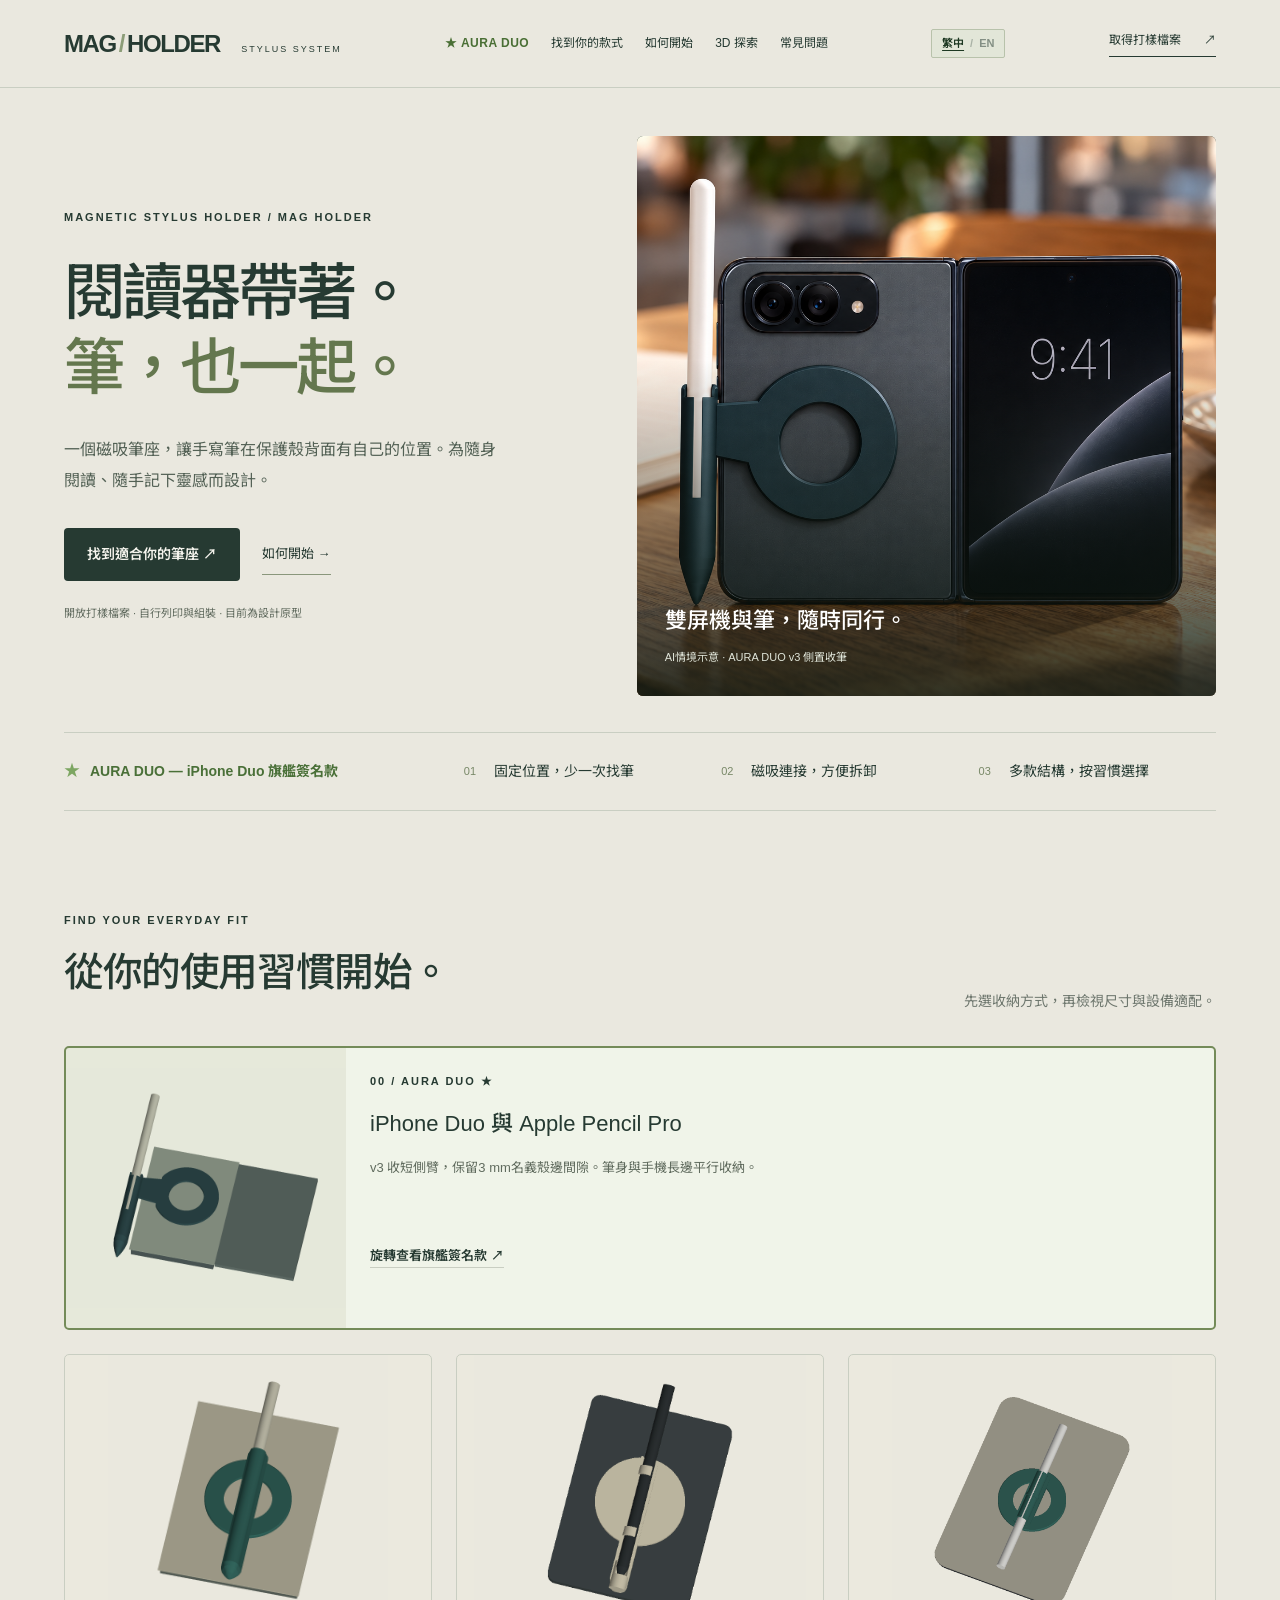
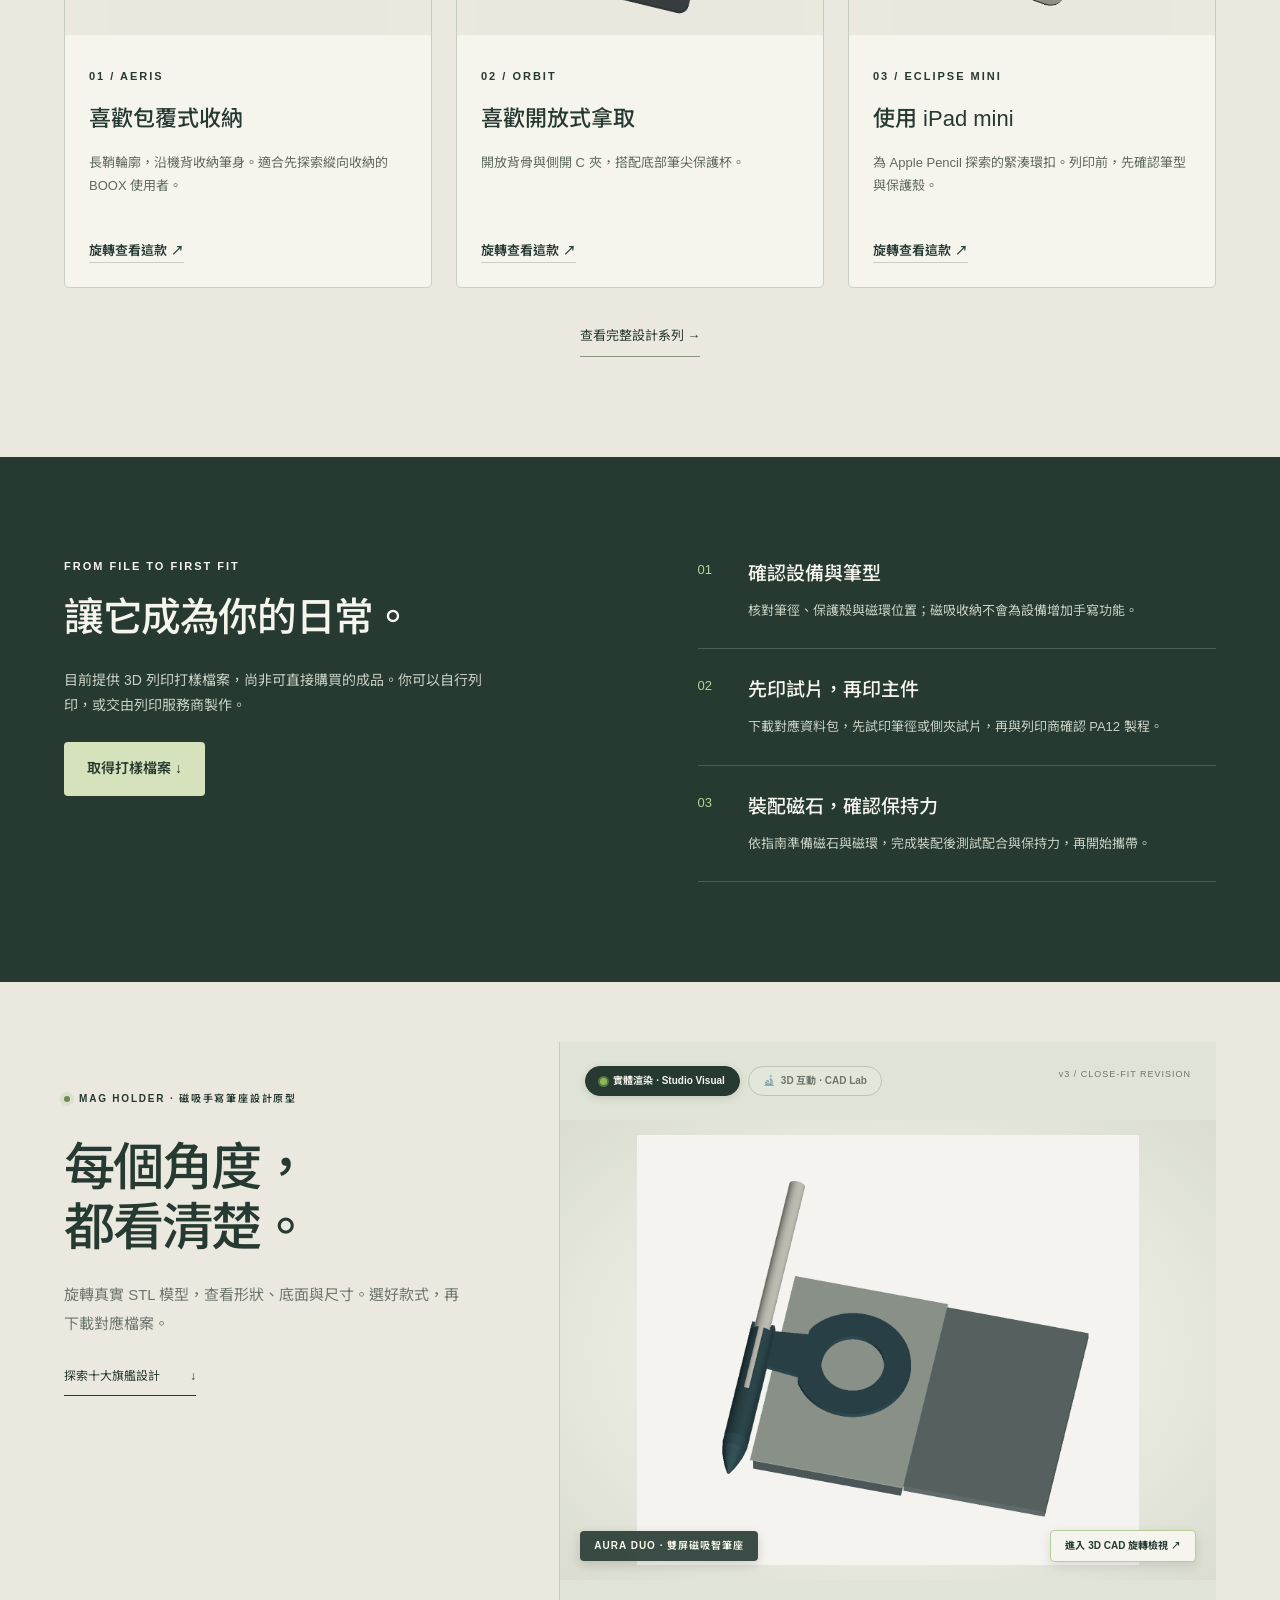
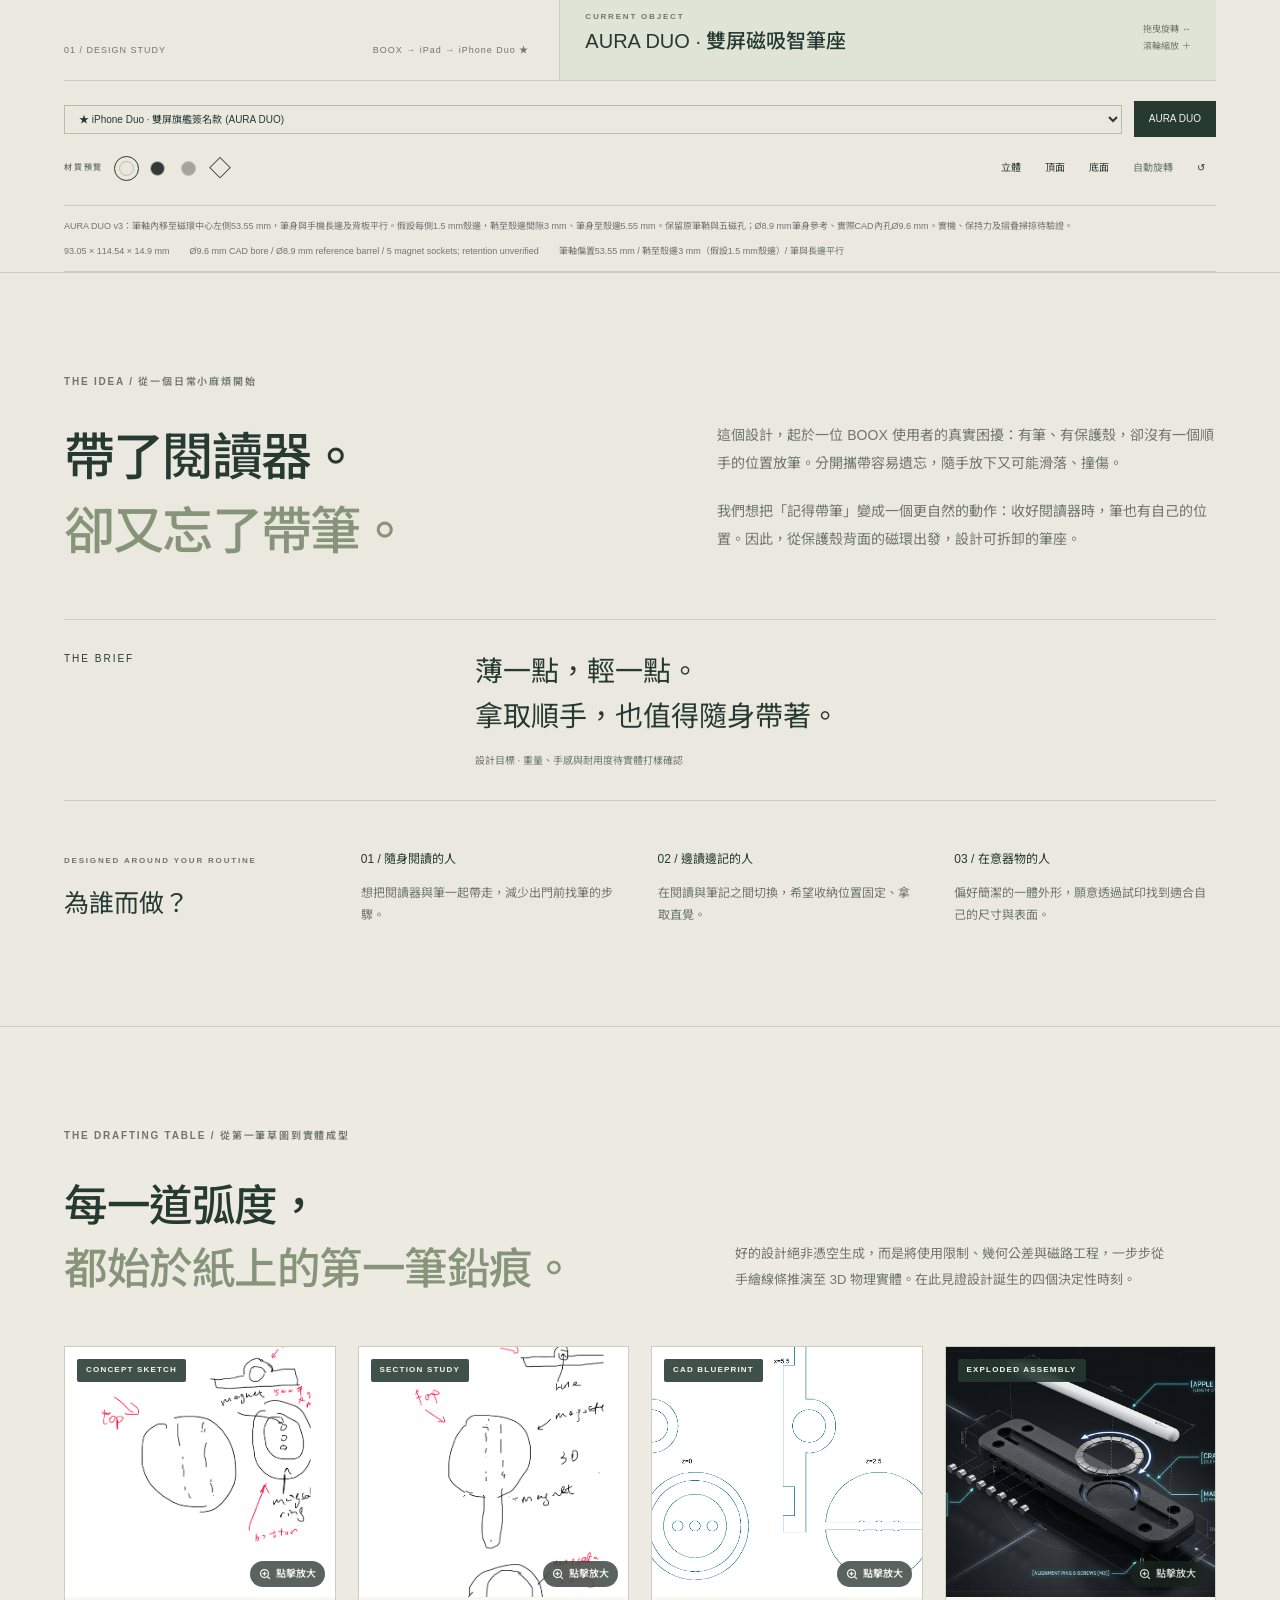
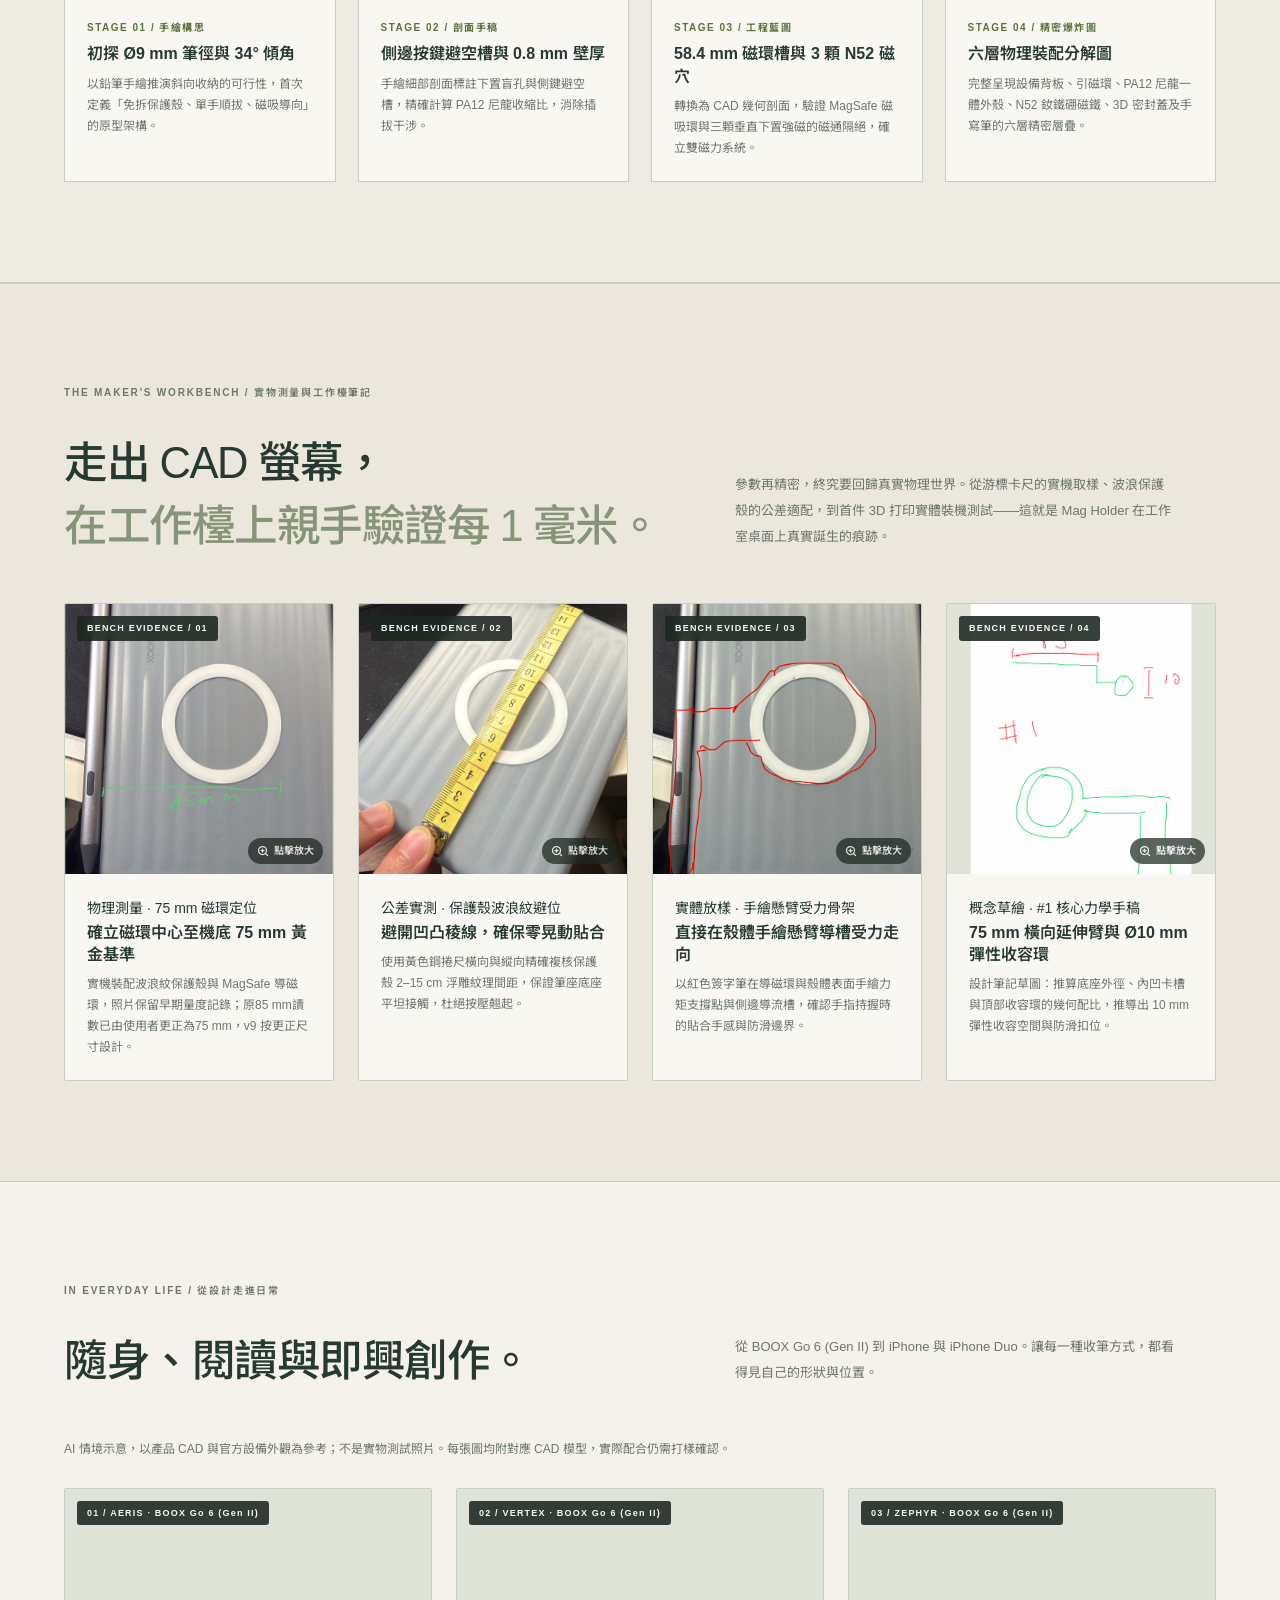
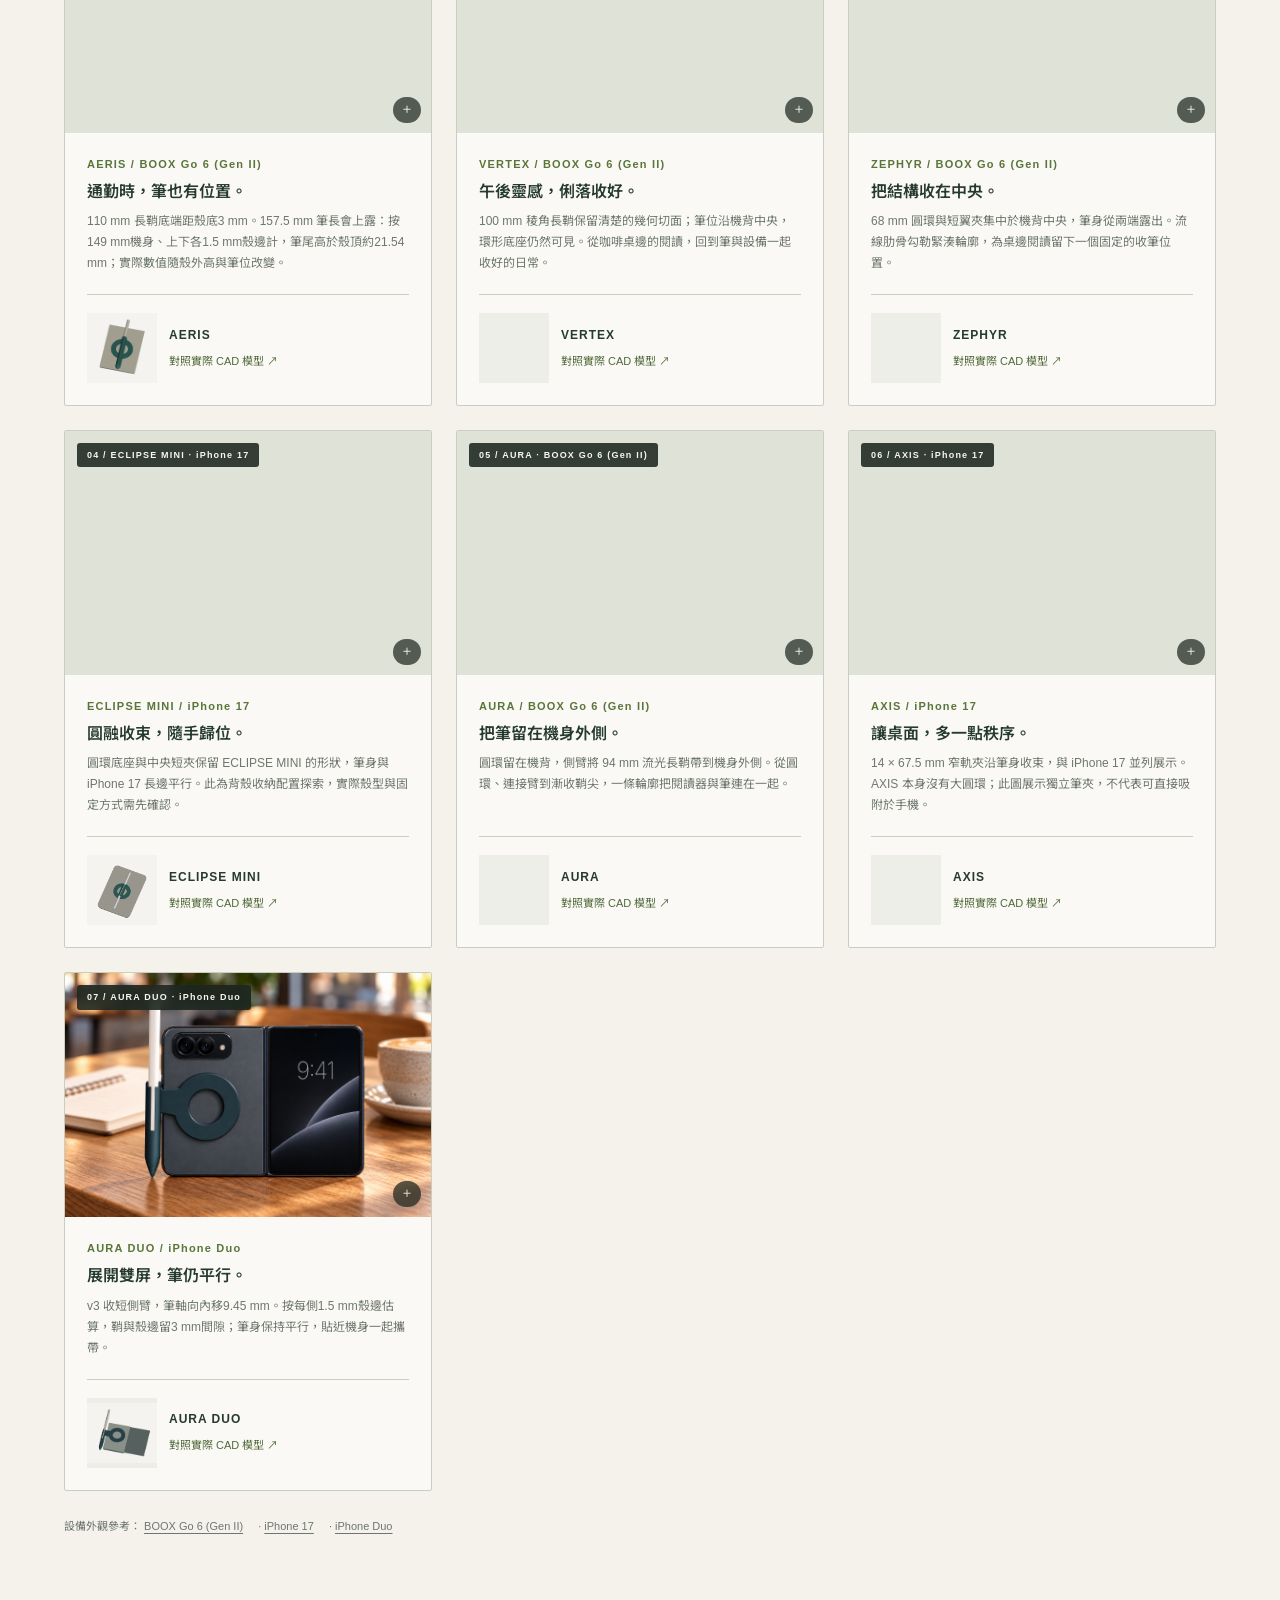
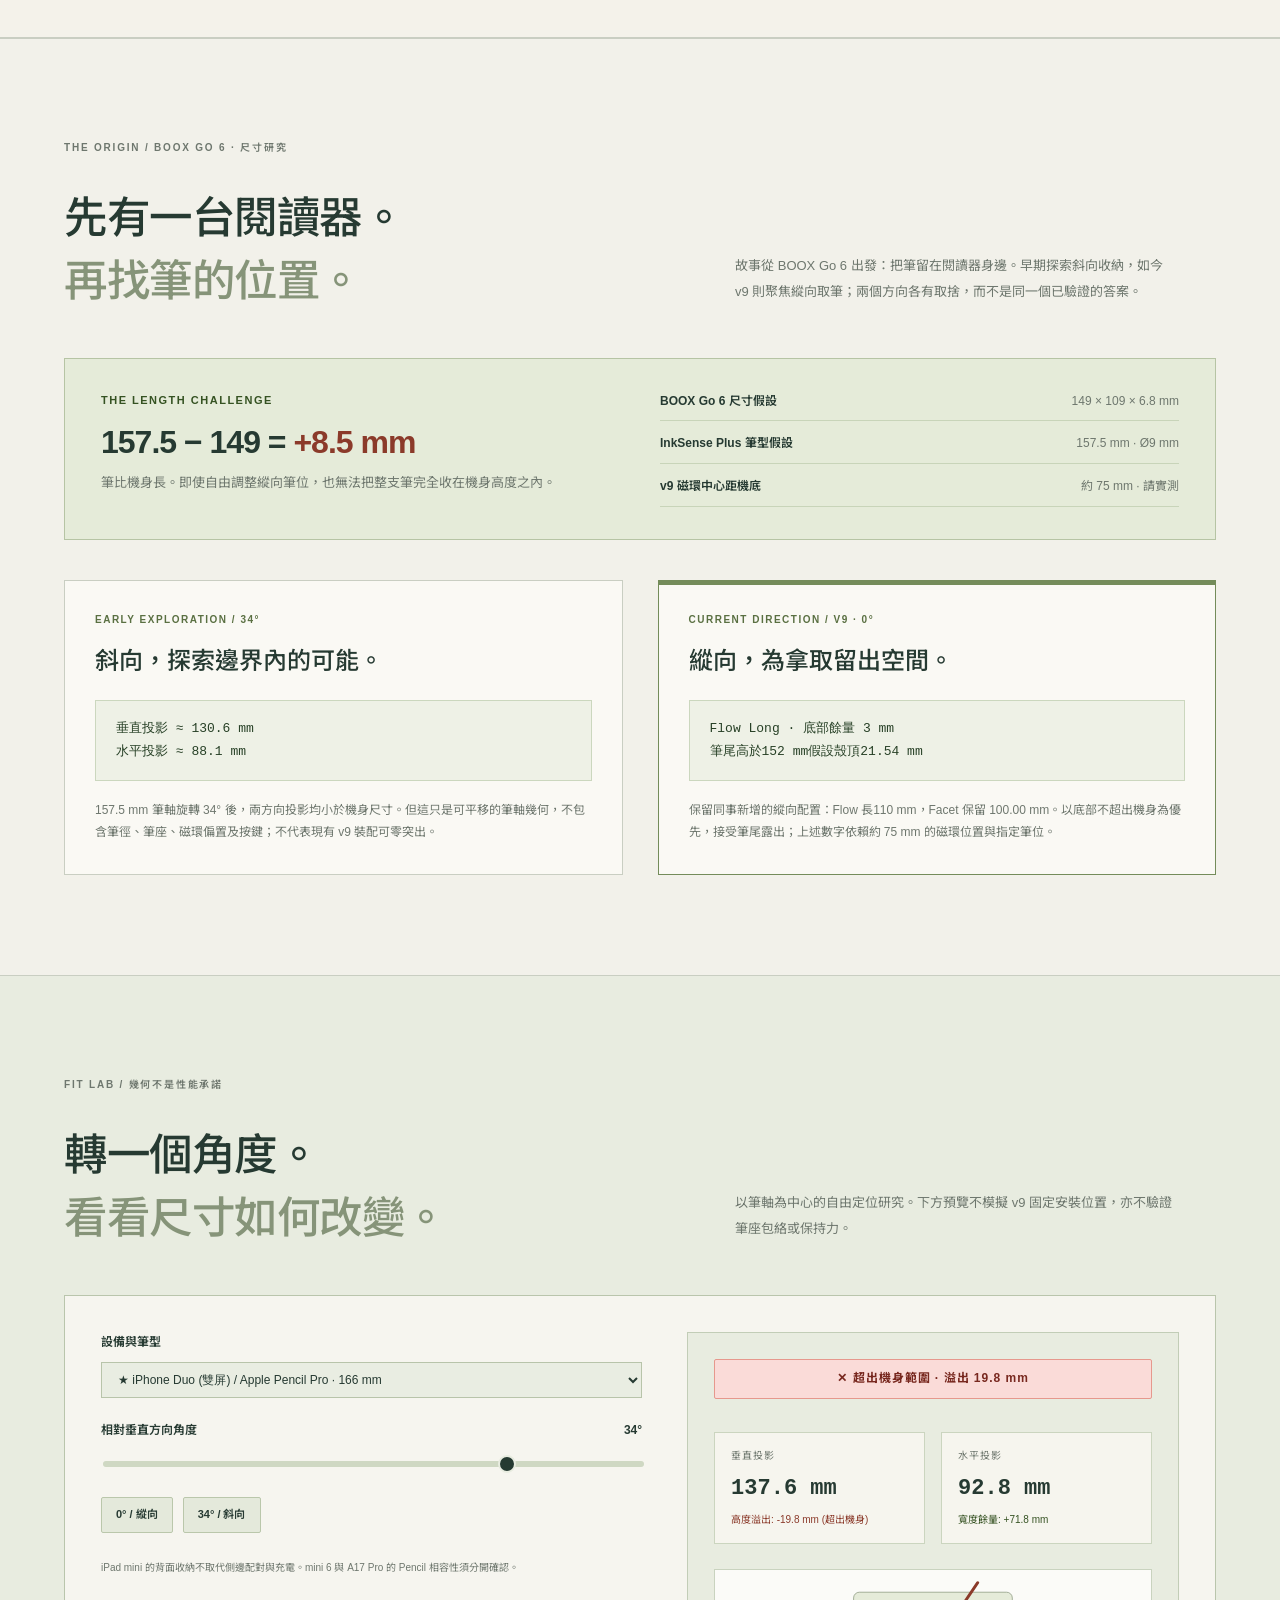
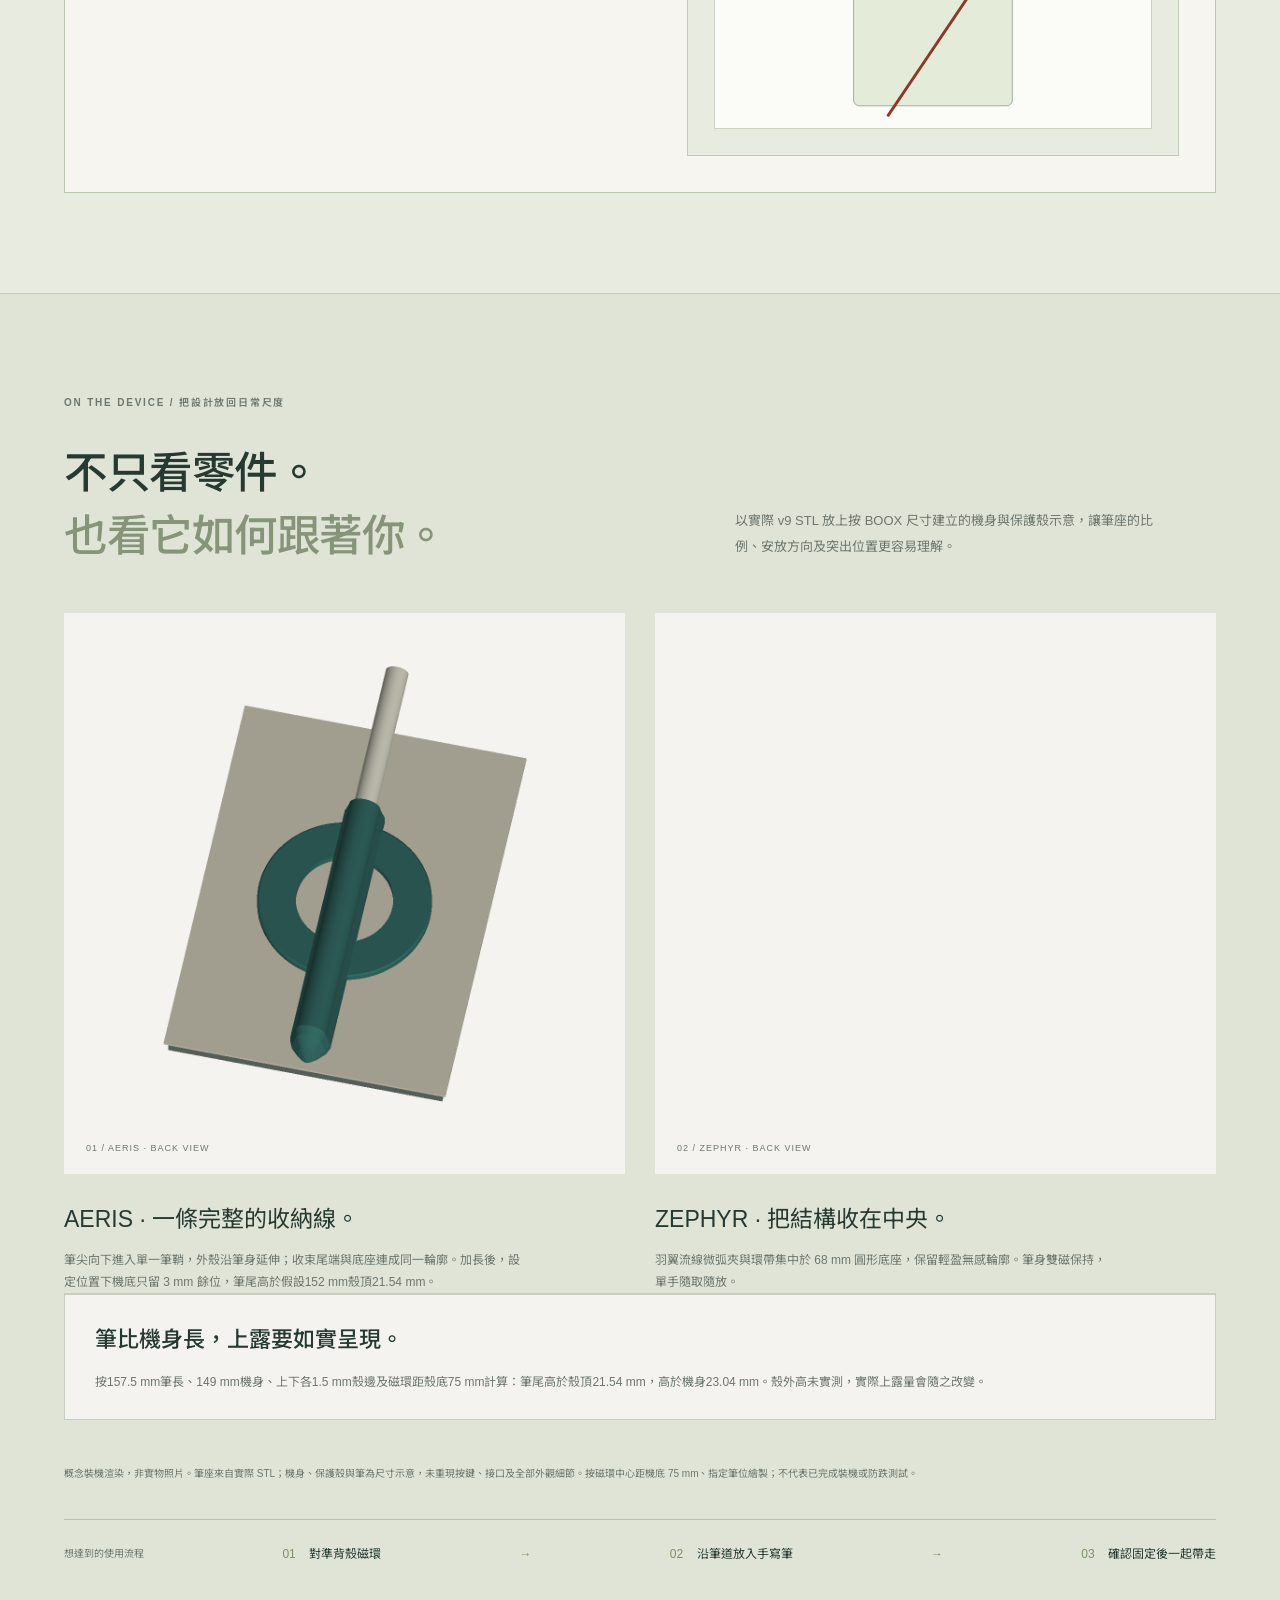
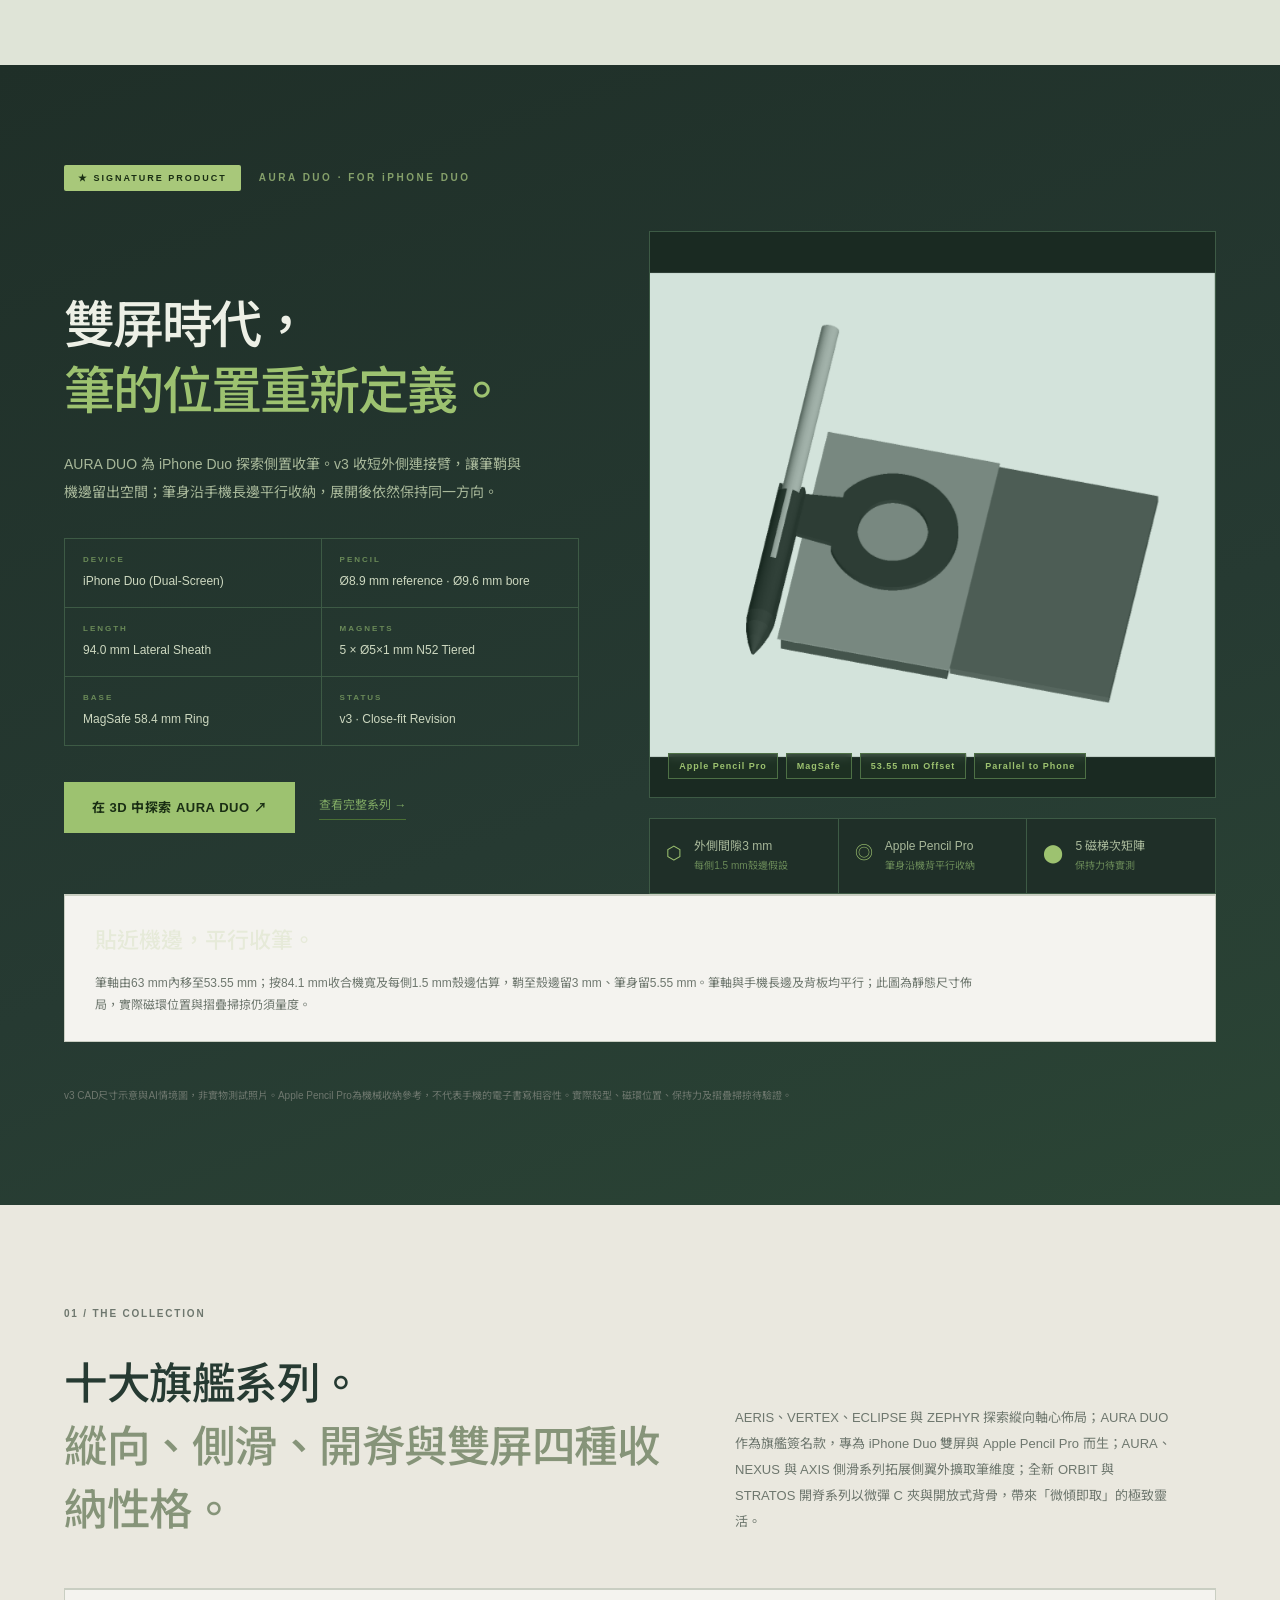
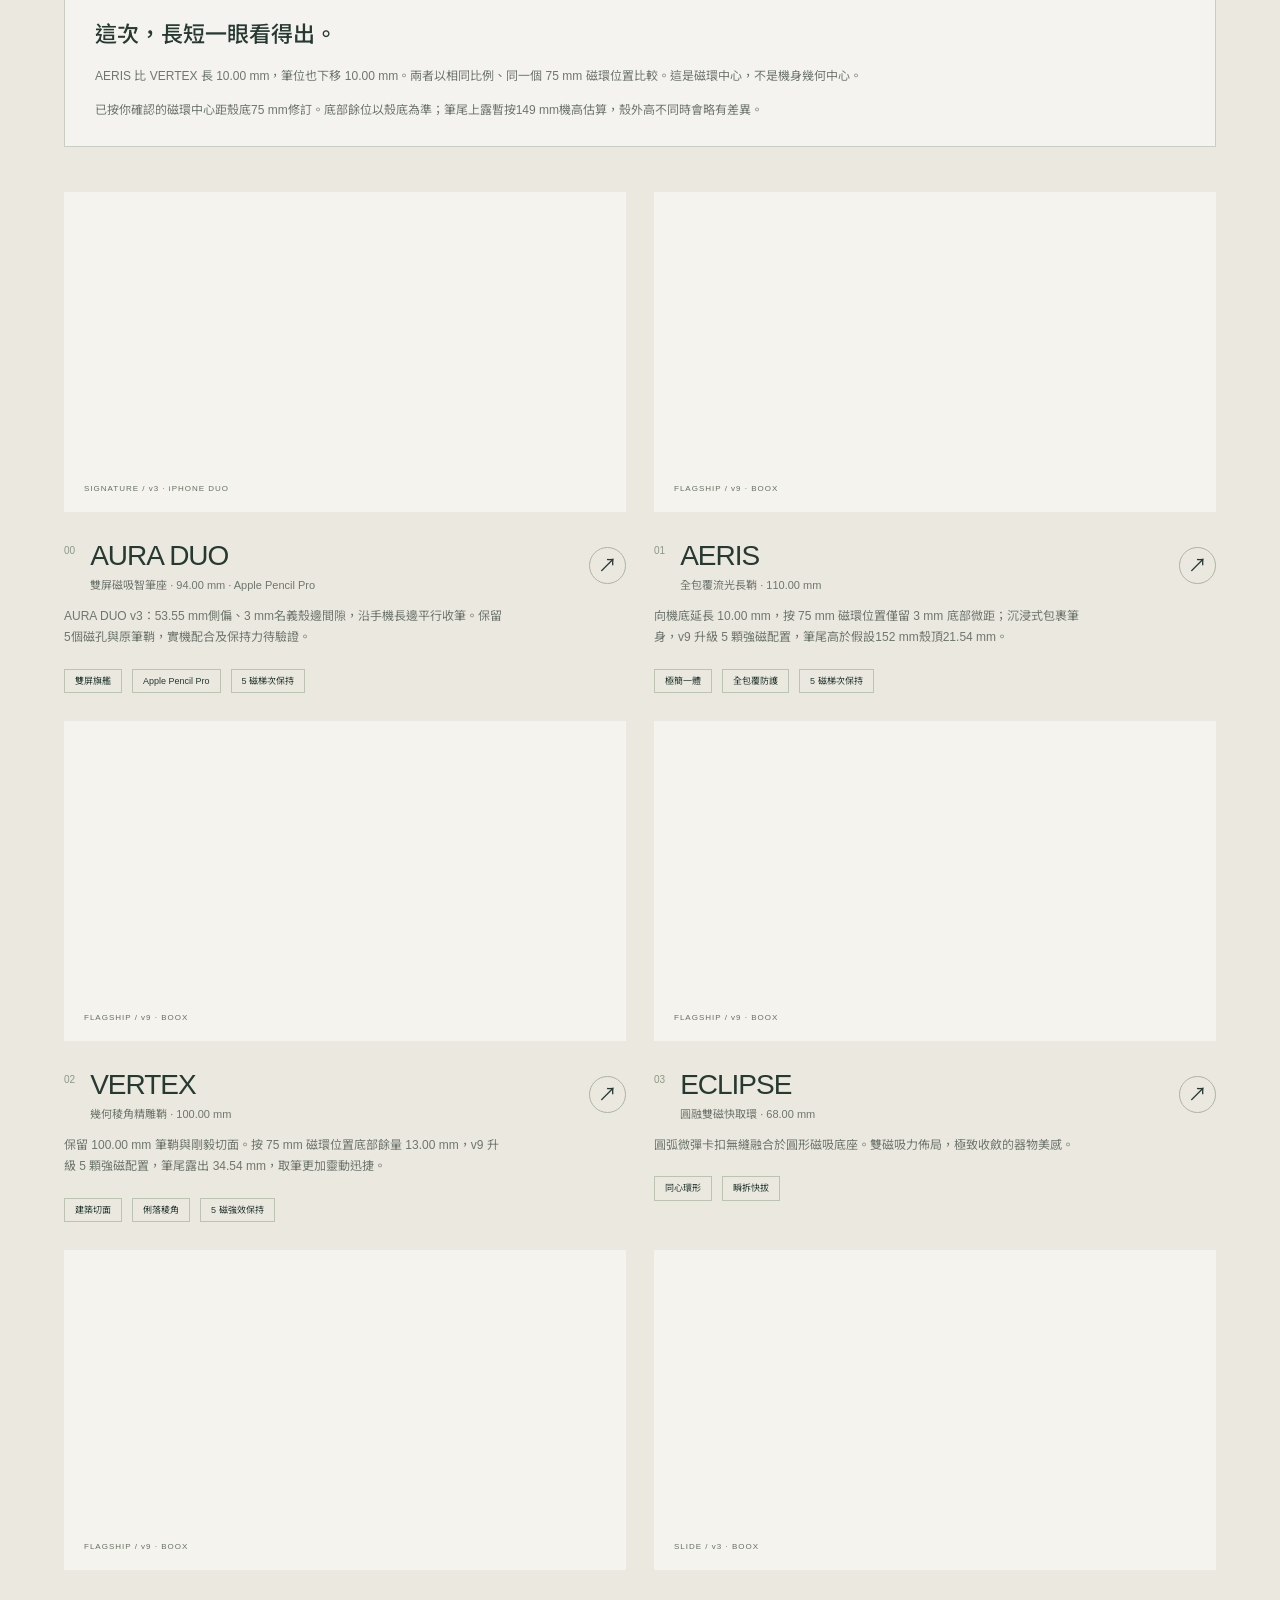
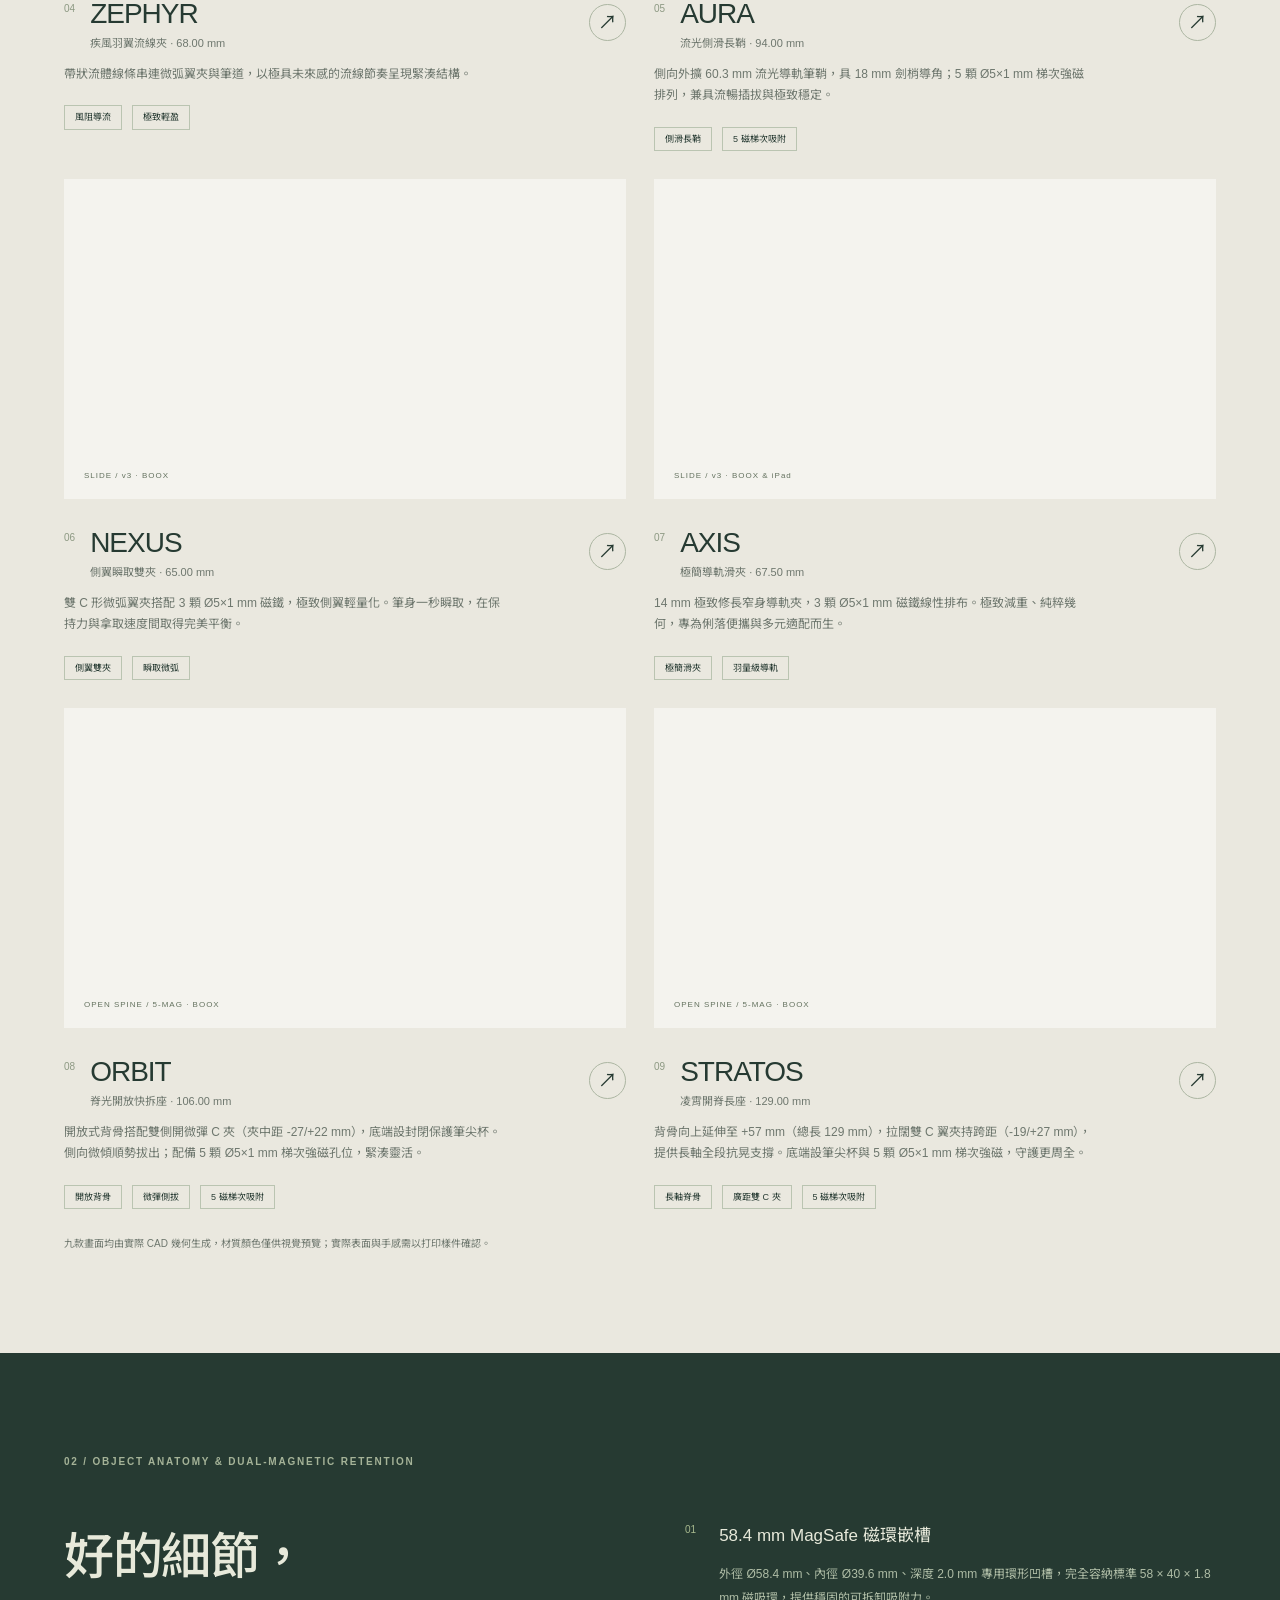
==== commit bfd387c3: "Improve product gallery and refine AURA DUO clearance" ====
--- a/site/index.html
+++ b/site/index.html
@@ -6,7 +6,7 @@
     <meta name="theme-color" content="#eae8df">
     <title>Mag Holder — 磁吸手寫筆座</title>
     <meta name="description" content="讓閱讀器與筆一起帶走。探索 Mag Holder 磁吸手寫筆座，找到適合你的款式、互動檢視 3D 模型，下載檔案開始列印打樣。">
-    <link rel="stylesheet" href="css/style.css">
+    <link rel="stylesheet" href="css/style.css?v=gallery-v4">
   </head>
   <body>
     <nav id="main-nav" class="nav">
@@ -28,12 +28,12 @@
           <div class="welcome-actions"><a class="primary-action" href="#choose"><span data-zh="找到適合你的筆座 ↗" data-en="Find your holder ↗">找到適合你的筆座 ↗</span></a><a class="secondary-action" href="#start"><span data-zh="如何開始 →" data-en="How to get started →">如何開始 →</span></a></div>
           <p class="welcome-note"><span data-zh="開放打樣檔案 · 自行列印與組裝 · 目前為設計原型" data-en="Print files available · DIY printing &amp; assembly · Design prototype">開放打樣檔案 · 自行列印與組裝 · 目前為設計原型</span></p>
         </div>
-        <figure class="welcome-image"><img src="assets/photos/hero-boox-iphone-duo.jpg" alt="BOOX Go 6 Gen II 與 iPhone Duo 雙設備磁吸手寫筆座生活實物渲染寫真" fetchpriority="high" width="1536" height="1024"><figcaption><strong data-zh="閱讀器、雙屏機與筆，隨時同行。" data-en="Reader, Dual-Screen &amp; Pen. Always together.">閱讀器、雙屏機與筆，隨時同行。</strong><span data-zh="實機渲染生活寫真 · BOOX 6 Gen II 與 iPhone Duo 旗艦適配" data-en="Lifestyle product render · Fitted for BOOX 6 Gen II &amp; iPhone Duo">實機渲染生活寫真 · BOOX 6 Gen II 與 iPhone Duo 旗艦適配</span></figcaption></figure>
+        <figure class="welcome-image"><img src="assets/photos/gallery-v4/duo.png" alt="AURA DUO v3 AI concept: parallel pencil beside an unfolded phone with visible edge clearance" fetchpriority="high" width="1536" height="1024"><figcaption><strong data-zh="雙屏機與筆，隨時同行。" data-en="Phone and Pencil. Room to carry.">雙屏機與筆，隨時同行。</strong><span data-zh="AI情境示意 · AURA DUO v3 側置收筆" data-en="AI concept illustration · AURA DUO v3 side storage">AI情境示意 · AURA DUO v3 側置收筆</span></figcaption></figure>
       </section>
       <div class="benefit-strip"><p><a class="benefit-sig-link" href="#aura-duo"><span>★</span><span data-zh="AURA DUO — iPhone Duo 旗艦簽名款" data-en="AURA DUO — iPhone Duo Signature">AURA DUO — iPhone Duo 旗艦簽名款</span></a></p><p><span>01</span><span data-zh="固定位置，少一次找筆" data-en="A home for your pen">固定位置，少一次找筆</span></p><p><span>02</span><span data-zh="磁吸連接，方便拆卸" data-en="A detachable magnetic connection">磁吸連接，方便拆卸</span></p><p><span>03</span><span data-zh="多款結構，按習慣選擇" data-en="Different forms for your routine">多款結構，按習慣選擇</span></p></div>
       <section class="discovery section" id="choose">
         <div class="discovery-heading"><div><p class="welcome-kicker">FIND YOUR EVERYDAY FIT</p><h2 data-zh="從你的使用習慣開始。" data-en="Start with your everyday.">從你的使用習慣開始。</h2></div><p data-zh="先選收納方式，再檢視尺寸與設備適配。" data-en="Choose how you carry, then check dimensions and device fit.">先選收納方式，再檢視尺寸與設備適配。</p></div>
-        <div class="choice-grid"><article class="choice-card choice-card--signature"><img src="assets/renders/side/AURA_DUO_iPhone_unfolded_mounted.png" alt="00 / AURA DUO design render" loading="lazy" width="1000" height="1000"><div class="choice-copy"><p class="welcome-kicker">00 / AURA DUO ★</p><h3 data-zh="iPhone Duo 與 Apple Pencil Pro" data-en="iPhone Duo + Apple Pencil Pro">iPhone Duo 與 Apple Pencil Pro</h3><p data-zh="雙屏鉸鏈感知設計，側滑長鞘，旗艦簽名款。為 iPhone Duo 雙屏摺疊機量身打造。" data-en="Hinge-aware dual-screen design lateral sheath, our signature flagship. Engineered exclusively for iPhone Duo.">雙屏鉸鏈感知設計，側滑長鞘，旗艦簽名款。為 iPhone Duo 雙屏摺疊機量身打造。</p><button class="choice-link" data-inspect="AURA_DUO_iPhone"><span data-zh="旋轉查看旗艦簽名款 ↗" data-en="Explore the signature design ↗">旋轉查看旗艦簽名款 ↗</span></button></div></article><article class="choice-card"><img src="assets/renders/v9/S_Flow_BOOX_vertical_mounted.png" alt="01 / AERIS design render" loading="lazy" width="1000" height="1000"><div class="choice-copy"><p class="welcome-kicker">01 / AERIS</p><h3 data-zh="喜歡包覆式收納" data-en="Prefer a covered holder">喜歡包覆式收納</h3><p data-zh="長鞘輪廓，沿機背收納筆身。適合先探索縱向收納的 BOOX 使用者。" data-en="An elongated sheath along the back of your case. A starting point for BOOX users exploring vertical storage.">長鞘輪廓，沿機背收納筆身。適合先探索縱向收納的 BOOX 使用者。</p><button class="choice-link" data-inspect="S_Flow_BOOX_vertical"><span data-zh="旋轉查看這款 ↗" data-en="Explore this design ↗">旋轉查看這款 ↗</span></button></div></article><article class="choice-card"><img src="assets/renders/open_spine/A_Open_Spine_Compact_mounted.png" alt="02 / ORBIT design render" loading="lazy" width="1000" height="1000"><div class="choice-copy"><p class="welcome-kicker">02 / ORBIT</p><h3 data-zh="喜歡開放式拿取" data-en="Prefer an open design">喜歡開放式拿取</h3><p data-zh="開放背骨與側開 C 夾，搭配底部筆尖保護杯。" data-en="An open spine and side-opening clips with a protective cup around the pen tip.">開放背骨與側開 C 夾，搭配底部筆尖保護杯。</p><button class="choice-link" data-inspect="A_Open_Spine_Compact"><span data-zh="旋轉查看這款 ↗" data-en="Explore this design ↗">旋轉查看這款 ↗</span></button></div></article><article class="choice-card"><img src="assets/renders/v9/KM_Arc_iPad_Pencil89_mounted.png" alt="03 / ECLIPSE MINI design render" loading="lazy" width="1000" height="1000"><div class="choice-copy"><p class="welcome-kicker">03 / ECLIPSE MINI</p><h3 data-zh="使用 iPad mini" data-en="Carry an iPad mini">使用 iPad mini</h3><p data-zh="為 Apple Pencil 探索的緊湊環扣。列印前，先確認筆型與保護殼。" data-en="A compact collar concept for Apple Pencil. Check your pencil model and case before printing.">為 Apple Pencil 探索的緊湊環扣。列印前，先確認筆型與保護殼。</p><button class="choice-link" data-inspect="KM_Arc_iPad_Pencil89"><span data-zh="旋轉查看這款 ↗" data-en="Explore this design ↗">旋轉查看這款 ↗</span></button></div></article></div><a class="all-designs" href="#collection"><span data-zh="查看完整設計系列 →" data-en="Explore the full collection →">查看完整設計系列 →</span></a></section><section class="getting-started section" id="start"><div><p class="welcome-kicker">FROM FILE TO FIRST FIT</p><h2 data-zh="讓它成為你的日常。" data-en="Make it part of your day.">讓它成為你的日常。</h2><p data-zh="目前提供 3D 列印打樣檔案，尚非可直接購買的成品。你可以自行列印，或交由列印服務商製作。" data-en="Available as 3D-printable prototype files, not a finished retail product. Print your own or work with a printing service.">目前提供 3D 列印打樣檔案，尚非可直接購買的成品。你可以自行列印，或交由列印服務商製作。</p><a class="primary-action" href="#downloads"><span data-zh="取得打樣檔案 ↓" data-en="Get the print files ↓">取得打樣檔案 ↓</span></a></div><ol class="start-steps"><li><h3 data-zh="確認設備與筆型" data-en="Check your setup">確認設備與筆型</h3><p data-zh="核對筆徑、保護殼與磁環位置；磁吸收納不會為設備增加手寫功能。" data-en="Check pen diameter, case and magnetic ring placement. A holder does not add handwriting support to a device.">核對筆徑、保護殼與磁環位置；磁吸收納不會為設備增加手寫功能。</p></li><li><h3 data-zh="先印試片，再印主件" data-en="Test the fit, then print">先印試片，再印主件</h3><p data-zh="下載對應資料包，先試印筆徑或側夾試片，再與列印商確認 PA12 製程。" data-en="Download the matching pack and print a bore or clip test piece first. Confirm the PA12 process with your printer.">下載對應資料包，先試印筆徑或側夾試片，再與列印商確認 PA12 製程。</p></li><li><h3 data-zh="裝配磁石，確認保持力" data-en="Assemble and check retention">裝配磁石，確認保持力</h3><p data-zh="依指南準備磁石與磁環，完成裝配後測試配合與保持力，再開始攜帶。" data-en="Prepare magnets and a ring following the guide. Check fit and retention after assembly before carrying.">依指南準備磁石與磁環，完成裝配後測試配合與保持力，再開始攜帶。</p></li></ol></section>
+        <div class="choice-grid"><article class="choice-card choice-card--signature"><img src="assets/renders/side/AURA_DUO_v3_unfolded.png" alt="00 / AURA DUO design render" loading="lazy" width="1000" height="1000"><div class="choice-copy"><p class="welcome-kicker">00 / AURA DUO ★</p><h3 data-zh="iPhone Duo 與 Apple Pencil Pro" data-en="iPhone Duo + Apple Pencil Pro">iPhone Duo 與 Apple Pencil Pro</h3><p data-zh="v3 收短側臂，保留3 mm名義殼邊間隙。筆身與手機長邊平行收納。" data-en="v3 shortens the side arm for 3 mm nominal case clearance. The pencil stays parallel to the phone’s long edge.">v3 收短側臂，保留3 mm名義殼邊間隙。筆身與手機長邊平行收納。</p><button class="choice-link" data-inspect="AURA_DUO_iPhone"><span data-zh="旋轉查看旗艦簽名款 ↗" data-en="Explore the signature design ↗">旋轉查看旗艦簽名款 ↗</span></button></div></article><article class="choice-card"><img src="assets/renders/v9/AERIS_fit_checked_mounted.png" alt="01 / AERIS design render" loading="lazy" width="1000" height="1000"><div class="choice-copy"><p class="welcome-kicker">01 / AERIS</p><h3 data-zh="喜歡包覆式收納" data-en="Prefer a covered holder">喜歡包覆式收納</h3><p data-zh="長鞘輪廓，沿機背收納筆身。適合先探索縱向收納的 BOOX 使用者。" data-en="An elongated sheath along the back of your case. A starting point for BOOX users exploring vertical storage.">長鞘輪廓，沿機背收納筆身。適合先探索縱向收納的 BOOX 使用者。</p><button class="choice-link" data-inspect="S_Flow_BOOX_vertical"><span data-zh="旋轉查看這款 ↗" data-en="Explore this design ↗">旋轉查看這款 ↗</span></button></div></article><article class="choice-card"><img src="assets/renders/open_spine/A_Open_Spine_Compact_mounted.png" alt="02 / ORBIT design render" loading="lazy" width="1000" height="1000"><div class="choice-copy"><p class="welcome-kicker">02 / ORBIT</p><h3 data-zh="喜歡開放式拿取" data-en="Prefer an open design">喜歡開放式拿取</h3><p data-zh="開放背骨與側開 C 夾，搭配底部筆尖保護杯。" data-en="An open spine and side-opening clips with a protective cup around the pen tip.">開放背骨與側開 C 夾，搭配底部筆尖保護杯。</p><button class="choice-link" data-inspect="A_Open_Spine_Compact"><span data-zh="旋轉查看這款 ↗" data-en="Explore this design ↗">旋轉查看這款 ↗</span></button></div></article><article class="choice-card"><img src="assets/renders/v9/KM_Arc_iPad_Pencil89_mounted.png" alt="03 / ECLIPSE MINI design render" loading="lazy" width="1000" height="1000"><div class="choice-copy"><p class="welcome-kicker">03 / ECLIPSE MINI</p><h3 data-zh="使用 iPad mini" data-en="Carry an iPad mini">使用 iPad mini</h3><p data-zh="為 Apple Pencil 探索的緊湊環扣。列印前，先確認筆型與保護殼。" data-en="A compact collar concept for Apple Pencil. Check your pencil model and case before printing.">為 Apple Pencil 探索的緊湊環扣。列印前，先確認筆型與保護殼。</p><button class="choice-link" data-inspect="KM_Arc_iPad_Pencil89"><span data-zh="旋轉查看這款 ↗" data-en="Explore this design ↗">旋轉查看這款 ↗</span></button></div></article></div><a class="all-designs" href="#collection"><span data-zh="查看完整設計系列 →" data-en="Explore the full collection →">查看完整設計系列 →</span></a></section><section class="getting-started section" id="start"><div><p class="welcome-kicker">FROM FILE TO FIRST FIT</p><h2 data-zh="讓它成為你的日常。" data-en="Make it part of your day.">讓它成為你的日常。</h2><p data-zh="目前提供 3D 列印打樣檔案，尚非可直接購買的成品。你可以自行列印，或交由列印服務商製作。" data-en="Available as 3D-printable prototype files, not a finished retail product. Print your own or work with a printing service.">目前提供 3D 列印打樣檔案，尚非可直接購買的成品。你可以自行列印，或交由列印服務商製作。</p><a class="primary-action" href="#downloads"><span data-zh="取得打樣檔案 ↓" data-en="Get the print files ↓">取得打樣檔案 ↓</span></a></div><ol class="start-steps"><li><h3 data-zh="確認設備與筆型" data-en="Check your setup">確認設備與筆型</h3><p data-zh="核對筆徑、保護殼與磁環位置；磁吸收納不會為設備增加手寫功能。" data-en="Check pen diameter, case and magnetic ring placement. A holder does not add handwriting support to a device.">核對筆徑、保護殼與磁環位置；磁吸收納不會為設備增加手寫功能。</p></li><li><h3 data-zh="先印試片，再印主件" data-en="Test the fit, then print">先印試片，再印主件</h3><p data-zh="下載對應資料包，先試印筆徑或側夾試片，再與列印商確認 PA12 製程。" data-en="Download the matching pack and print a bore or clip test piece first. Confirm the PA12 process with your printer.">下載對應資料包，先試印筆徑或側夾試片，再與列印商確認 PA12 製程。</p></li><li><h3 data-zh="裝配磁石，確認保持力" data-en="Assemble and check retention">裝配磁石，確認保持力</h3><p data-zh="依指南準備磁石與磁環，完成裝配後測試配合與保持力，再開始攜帶。" data-en="Prepare magnets and a ring following the guide. Check fit and retention after assembly before carrying.">依指南準備磁石與磁環，完成裝配後測試配合與保持力，再開始攜帶。</p></li></ol></section>
       <!-- Section: viewer -->
       <section class="hero" id="viewer">
         <div class="hero-copy">
@@ -272,108 +272,127 @@
       </section>
       <!-- Section: real-world -->
       <section class="section realworld-section" id="real-world">
-        <div class="section-label">
-          IN THE WILD / 走入日常真實世界
-        </div>
+        <div class="section-label">IN EVERYDAY LIFE / 從設計走進日常</div>
         <div class="section-heading">
-          <h2>隨身、閱讀與即興創作。<br><span>生活裡的六個決定性時刻。</span></h2>
-          <p>擺脫散落背包底層的翻找焦慮。從晃動捷運上的單手速記，到木質咖啡桌旁的靈感捕捉，Mag Holder 讓手寫筆宛如設備天生的一部分，安穩、直覺、富有秩序。</p>
-        </div>
-        <div class="kickstarter-highlight-banner">
-          <div class="ks-badge">
-            KICKSTARTER STORY / 靈感源於生活
-          </div>
-          <blockquote class="ks-quote">「帶了閱讀器，卻又忘了帶筆——這曾是每天重複上演的懊惱。Mag Holder 不只是一個筆座，而是為日常閱讀器與手寫筆之間，建立起一道最自然的隨身默契。」</blockquote>
-          <div class="ks-author">
-            — Mag Holder 設計手記 · 2026 原型研究
-          </div>
-        </div>
+          <h2 data-zh="隨身、閱讀與即興創作。" data-en="Carry, read, and make room for ideas.">隨身、閱讀與即興創作。</h2>
+          <p data-zh="從 BOOX Go 6 (Gen II) 到 iPhone 與 iPhone Duo。讓每一種收筆方式，都看得見自己的形狀與位置。" data-en="From BOOX Go 6 (Gen II) to iPhone and iPhone Duo. See the shape and placement behind each way to carry a pen.">從 BOOX Go 6 (Gen II) 到 iPhone 與 iPhone Duo。讓每一種收筆方式，都看得見自己的形狀與位置。</p>
+        </div>
+        <p class="gallery-disclosure" data-zh="AI 情境示意，以產品 CAD 與官方設備外觀為參考；不是實物測試照片。每張圖均附對應 CAD 模型，實際配合仍需打樣確認。" data-en="AI concept scenes informed by product CAD and official device appearances, not physical test photos. Each scene links to its CAD reference; physical fit still needs prototype validation.">AI 情境示意，以產品 CAD 與官方設備外觀為參考；不是實物測試照片。每張圖均附對應 CAD 模型，實際配合仍需打樣確認。</p>
         <div class="realworld-grid">
-          <article class="realworld-card">
-            <div class="realworld-art" role="button" tabindex="0" aria-label="放大檢視 01 AERIS 全包覆流光長鞘通勤閱讀情境" data-gallery="realworld" data-index="0">
-              <img src="assets/photos/lifestyle-aeris-commute.jpg" alt="AERIS 旗艦 110mm 全包覆流光長鞘裝配於 BOOX 閱讀器通勤單手閱讀" loading="lazy">
-              <span class="realworld-tag">01 / AERIS · COMMUTE</span>
-              <span class="realworld-zoom-hint" aria-hidden="true"><svg width="12" height="12" viewBox="0 0 24 24" fill="none" stroke="currentColor" stroke-width="2.5" stroke-linecap="round" stroke-linejoin="round"><circle cx="11" cy="11" r="8"></circle><line x1="21" y1="21" x2="16.65" y2="16.65"></line><line x1="11" y1="8" x2="11" y2="14"></line><line x1="8" y1="11" x2="14" y2="11"></line></svg><span class="zoom-text">點擊放大</span></span>
+          <article class="realworld-card" data-scene="aeris">
+            <div class="realworld-art" role="button" tabindex="0" aria-label="AERIS · BOOX Go 6 (Gen II) — 圖片放大 / Image preview" data-gallery="realworld" data-index="0">
+              <img src="assets/photos/gallery-v5/aeris.png" alt="AERIS holder with BOOX Go 6 (Gen II); AI concept scene based on CAD references" width="1536" height="1024" loading="lazy">
+              <span class="realworld-tag">01 / AERIS · BOOX Go 6 (Gen II)</span>
+              <span class="realworld-zoom-hint" aria-hidden="true">＋</span>
             </div>
             <div class="realworld-body">
-              <span class="realworld-scenario">AERIS · 全包覆流光長鞘 (110mm)</span>
-              <h3>擁擠車廂，單手翻閱不慌亂</h3>
-              <p>在顛簸搖晃的捷運車廂裡，單手握持 BOOX 翻頁；AERIS 110 mm 旗艦長鞘與 5 顆下置強磁將手寫筆穩固收納於背板，隨時順滑抽拔標註重點。</p>
-            </div>
-          </article>
-          <article class="realworld-card">
-            <div class="realworld-art" role="button" tabindex="0" aria-label="放大檢視 02 VERTEX 幾何稜角精雕鞘咖啡館靈感速寫" data-gallery="realworld" data-index="1">
-              <img src="assets/photos/lifestyle-vertex-cafe.jpg" alt="VERTEX 100mm 建築稜角筆鞘在咖啡館木桌上的書寫與靈感記錄" loading="lazy">
-              <span class="realworld-tag">02 / VERTEX · CAFE</span>
-              <span class="realworld-zoom-hint" aria-hidden="true"><svg width="12" height="12" viewBox="0 0 24 24" fill="none" stroke="currentColor" stroke-width="2.5" stroke-linecap="round" stroke-linejoin="round"><circle cx="11" cy="11" r="8"></circle><line x1="21" y1="21" x2="16.65" y2="16.65"></line><line x1="11" y1="8" x2="11" y2="14"></line><line x1="8" y1="11" x2="14" y2="11"></line></svg><span class="zoom-text">點擊放大</span></span>
+              <span class="realworld-scenario">AERIS / BOOX Go 6 (Gen II)</span>
+              <h3 data-zh="通勤時，筆也有位置。" data-en="A place for your pen on the commute.">通勤時，筆也有位置。</h3>
+              <p data-zh="110 mm 長鞘底端距殼底3 mm。157.5 mm 筆長會上露：按149 mm機身、上下各1.5 mm殼邊計，筆尾高於殼頂約21.54 mm；實際數值隨殼外高與筆位改變。" data-en="The 110 mm sheath ends 3 mm above the case bottom. A 157.5 mm pen protrudes: with a 149 mm reader and 1.5 mm case edges, its cap sits about 21.54 mm above the case. Actual overhang depends on case height and pen position.">110 mm 長鞘底端距殼底3 mm。157.5 mm 筆長會上露：按149 mm機身、上下各1.5 mm殼邊計，筆尾高於殼頂約21.54 mm；實際數值隨殼外高與筆位改變。</p>
+              <button class="gallery-cad-link" data-inspect="S_Flow_BOOX_vertical" aria-label="在 3D 中檢視 / Inspect AERIS">
+                <img src="assets/renders/v9/AERIS_fit_checked_mounted.png" alt="AERIS actual CAD reference" width="70" height="70" loading="lazy">
+                <span><strong>AERIS</strong><span data-zh="對照實際 CAD 模型 ↗" data-en="Compare the actual CAD model ↗">對照實際 CAD 模型 ↗</span></span>
+              </button>
+            </div>
+          </article>
+          <article class="realworld-card" data-scene="vertex">
+            <div class="realworld-art" role="button" tabindex="0" aria-label="VERTEX · BOOX Go 6 (Gen II) — 圖片放大 / Image preview" data-gallery="realworld" data-index="1">
+              <img src="assets/photos/gallery-v5/vertex.png" alt="VERTEX holder with BOOX Go 6 (Gen II); AI concept scene based on CAD references" width="1536" height="1024" loading="lazy">
+              <span class="realworld-tag">02 / VERTEX · BOOX Go 6 (Gen II)</span>
+              <span class="realworld-zoom-hint" aria-hidden="true">＋</span>
             </div>
             <div class="realworld-body">
-              <span class="realworld-scenario">VERTEX · 幾何稜角精雕鞘 (100mm)</span>
-              <h3>幾何切面，指尖順道一抽落筆</h3>
-              <p>午後咖啡桌畔，點一杯黑咖啡攤開筆記。VERTEX 俐落的建築倒角導引手指順勢拔出筆身，靈感閃現即時成文，思緒毫無阻滯。</p>
-            </div>
-          </article>
-          <article class="realworld-card">
-            <div class="realworld-art" role="button" tabindex="0" aria-label="放大檢視 03 ZEPHYR 疾風羽翼流線夾桌面微傾支撐視角" data-gallery="realworld" data-index="2">
-              <img src="assets/photos/lifestyle-zephyr-desk.jpg" alt="ZEPHYR 空氣動力雙翼肋筆夾化身桌面人體工學微傾支架" loading="lazy">
-              <span class="realworld-tag">03 / ZEPHYR · DESK TILT</span>
-              <span class="realworld-zoom-hint" aria-hidden="true"><svg width="12" height="12" viewBox="0 0 24 24" fill="none" stroke="currentColor" stroke-width="2.5" stroke-linecap="round" stroke-linejoin="round"><circle cx="11" cy="11" r="8"></circle><line x1="21" y1="21" x2="16.65" y2="16.65"></line><line x1="11" y1="8" x2="11" y2="14"></line><line x1="8" y1="11" x2="14" y2="11"></line></svg><span class="zoom-text">點擊放大</span></span>
+              <span class="realworld-scenario">VERTEX / BOOX Go 6 (Gen II)</span>
+              <h3 data-zh="午後靈感，俐落收好。" data-en="Give your ideas a place to return to.">午後靈感，俐落收好。</h3>
+              <p data-zh="100 mm 稜角長鞘保留清楚的幾何切面；筆位沿機背中央，環形底座仍然可見。從咖啡桌邊的閱讀，回到筆與設備一起收好的日常。" data-en="A 100 mm faceted sheath brings defined planes to the central pen channel, leaving the circular base visible. A cafe reading scene built around putting pen and reader away together.">100 mm 稜角長鞘保留清楚的幾何切面；筆位沿機背中央，環形底座仍然可見。從咖啡桌邊的閱讀，回到筆與設備一起收好的日常。</p>
+              <button class="gallery-cad-link" data-inspect="S_Facet_BOOX_vertical" aria-label="在 3D 中檢視 / Inspect VERTEX">
+                <img src="assets/renders/v9/S_Facet_BOOX_vertical_mounted.png" alt="VERTEX actual CAD reference" width="70" height="70" loading="lazy">
+                <span><strong>VERTEX</strong><span data-zh="對照實際 CAD 模型 ↗" data-en="Compare the actual CAD model ↗">對照實際 CAD 模型 ↗</span></span>
+              </button>
+            </div>
+          </article>
+          <article class="realworld-card" data-scene="zephyr">
+            <div class="realworld-art" role="button" tabindex="0" aria-label="ZEPHYR · BOOX Go 6 (Gen II) — 圖片放大 / Image preview" data-gallery="realworld" data-index="2">
+              <img src="assets/photos/gallery-v5/zephyr.png" alt="ZEPHYR holder with BOOX Go 6 (Gen II); AI concept scene based on CAD references" width="1536" height="1024" loading="lazy">
+              <span class="realworld-tag">03 / ZEPHYR · BOOX Go 6 (Gen II)</span>
+              <span class="realworld-zoom-hint" aria-hidden="true">＋</span>
             </div>
             <div class="realworld-body">
-              <span class="realworld-scenario">ZEPHYR · 疾風羽翼流線夾 (68mm)</span>
-              <h3>羽量雙肋支撐，天然微傾防眩</h3>
-              <p>平置辦公桌面時，ZEPHYR 雙翼夾肋恰如其分地墊高背部形成人體工學仰角，撫平頂燈倒影，手腕長時間握筆書寫更自如放鬆。</p>
-            </div>
-          </article>
-          <article class="realworld-card">
-            <div class="realworld-art" role="button" tabindex="0" aria-label="放大檢視 04 ECLIPSE 圓融雙磁快取環極簡隨身平放" data-gallery="realworld" data-index="3">
-              <img src="assets/photos/lifestyle-eclipse-edc.jpg" alt="ECLIPSE 圓弧快取環隨身 EDC 平放：手錶、皮夾與 BOOX" loading="lazy">
-              <span class="realworld-tag">04 / ECLIPSE · EDC</span>
-              <span class="realworld-zoom-hint" aria-hidden="true"><svg width="12" height="12" viewBox="0 0 24 24" fill="none" stroke="currentColor" stroke-width="2.5" stroke-linecap="round" stroke-linejoin="round"><circle cx="11" cy="11" r="8"></circle><line x1="21" y1="21" x2="16.65" y2="16.65"></line><line x1="11" y1="8" x2="11" y2="14"></line><line x1="8" y1="11" x2="14" y2="11"></line></svg><span class="zoom-text">點擊放大</span></span>
+              <span class="realworld-scenario">ZEPHYR / BOOX Go 6 (Gen II)</span>
+              <h3 data-zh="把結構收在中央。" data-en="Keep the structure at the center.">把結構收在中央。</h3>
+              <p data-zh="68 mm 圓環與短翼夾集中於機背中央，筆身從兩端露出。流線肋骨勾勒緊湊輪廓，為桌邊閱讀留下一個固定的收筆位置。" data-en="A 68 mm ring and short wing clamp gather at the center of the reader, with the pen visible at both ends. Flowing ribs give the compact holder its shape and the pen a dedicated place between reading sessions.">68 mm 圓環與短翼夾集中於機背中央，筆身從兩端露出。流線肋骨勾勒緊湊輪廓，為桌邊閱讀留下一個固定的收筆位置。</p>
+              <button class="gallery-cad-link" data-inspect="KM_Ribbon_BOOX_vertical" aria-label="在 3D 中檢視 / Inspect ZEPHYR">
+                <img src="assets/renders/v9/KM_Ribbon_BOOX_vertical_mounted.png" alt="ZEPHYR actual CAD reference" width="70" height="70" loading="lazy">
+                <span><strong>ZEPHYR</strong><span data-zh="對照實際 CAD 模型 ↗" data-en="Compare the actual CAD model ↗">對照實際 CAD 模型 ↗</span></span>
+              </button>
+            </div>
+          </article>
+          <article class="realworld-card" data-scene="eclipse">
+            <div class="realworld-art" role="button" tabindex="0" aria-label="ECLIPSE MINI · iPhone 17 — 圖片放大 / Image preview" data-gallery="realworld" data-index="3">
+              <img src="assets/photos/gallery-v3/eclipse.png" alt="ECLIPSE MINI holder with iPhone 17; AI concept scene based on CAD references" width="1536" height="1024" loading="lazy">
+              <span class="realworld-tag">04 / ECLIPSE MINI · iPhone 17</span>
+              <span class="realworld-zoom-hint" aria-hidden="true">＋</span>
             </div>
             <div class="realworld-body">
-              <span class="realworld-scenario">ECLIPSE · 圓融雙磁快取環 (68mm)</span>
-              <h3>極致緊湊圓弧，俐落滑入包袋</h3>
-              <p>與皮夾、手錶及耳機並列。ECLIPSE 68 mm 環形收束外型無尖銳稜角，整機放進口袋或西裝內袋零勾扯，極致純粹。</p>
-            </div>
-          </article>
-          <article class="realworld-card">
-            <div class="realworld-art" role="button" tabindex="0" aria-label="放大檢視 05 AURA 流光側滑長鞘 MagSafe 快拆特寫" data-gallery="realworld" data-index="4">
-              <img src="assets/photos/lifestyle-aura-snap.jpg" alt="AURA 側滑長鞘與背殼 MagSafe 磁吸環瞬間吸附對齊特寫" loading="lazy">
-              <span class="realworld-tag">05 / AURA · MODULAR SNAP</span>
-              <span class="realworld-zoom-hint" aria-hidden="true"><svg width="12" height="12" viewBox="0 0 24 24" fill="none" stroke="currentColor" stroke-width="2.5" stroke-linecap="round" stroke-linejoin="round"><circle cx="11" cy="11" r="8"></circle><line x1="21" y1="21" x2="16.65" y2="16.65"></line><line x1="11" y1="8" x2="11" y2="14"></line><line x1="8" y1="11" x2="14" y2="11"></line></svg><span class="zoom-text">點擊放大</span></span>
+              <span class="realworld-scenario">ECLIPSE MINI / iPhone 17</span>
+              <h3 data-zh="圓融收束，隨手歸位。" data-en="A compact home for your pencil.">圓融收束，隨手歸位。</h3>
+              <p data-zh="圓環底座與中央短夾保留 ECLIPSE MINI 的形狀，筆身與 iPhone 17 長邊平行。此為背殼收納配置探索，實際殼型與固定方式需先確認。" data-en="The circular base and short central clamp retain the ECLIPSE MINI form, with the pencil parallel to iPhone 17. This case-storage arrangement is a concept; case fit and attachment need checking.">圓環底座與中央短夾保留 ECLIPSE MINI 的形狀，筆身與 iPhone 17 長邊平行。此為背殼收納配置探索，實際殼型與固定方式需先確認。</p>
+              <button class="gallery-cad-link" data-inspect="KM_Arc_iPad_Pencil89" aria-label="在 3D 中檢視 / Inspect ECLIPSE MINI">
+                <img src="assets/renders/v9/KM_Arc_iPad_Pencil89_mounted.png" alt="ECLIPSE MINI actual CAD reference" width="70" height="70" loading="lazy">
+                <span><strong>ECLIPSE MINI</strong><span data-zh="對照實際 CAD 模型 ↗" data-en="Compare the actual CAD model ↗">對照實際 CAD 模型 ↗</span></span>
+              </button>
+            </div>
+          </article>
+          <article class="realworld-card" data-scene="aura">
+            <div class="realworld-art" role="button" tabindex="0" aria-label="AURA · BOOX Go 6 (Gen II) — 圖片放大 / Image preview" data-gallery="realworld" data-index="4">
+              <img src="assets/photos/gallery-v3/aura.png" alt="AURA holder with BOOX Go 6 (Gen II); AI concept scene based on CAD references" width="1536" height="1024" loading="lazy">
+              <span class="realworld-tag">05 / AURA · BOOX Go 6 (Gen II)</span>
+              <span class="realworld-zoom-hint" aria-hidden="true">＋</span>
             </div>
             <div class="realworld-body">
-              <span class="realworld-scenario">AURA · 流光側滑長鞘 (94mm)</span>
-              <h3>懸臂側滑延展，一秒喀嗒吸附</h3>
-              <p>橫向延展 60.3 mm 的 AURA 側滑鞘，讓手寫筆自然就位機身側翼；在家一撥即卸享受純粹閱讀，出門靠近磁環清脆「喀嗒」合體。</p>
-            </div>
-          </article>
-          <article class="realworld-card">
-            <div class="realworld-art" role="button" tabindex="0" aria-label="放大檢視 06 TITAN PRO 旗艦雙模工作座 iPad mini 創作" data-gallery="realworld" data-index="5">
-              <img src="assets/photos/lifestyle-titan-ipad.jpg" alt="TITAN PRO 旗艦雙模基座裝配 Apple Pencil 於 iPad mini 創作桌面" loading="lazy">
-              <span class="realworld-tag">06 / TITAN PRO · IPAD</span>
-              <span class="realworld-zoom-hint" aria-hidden="true"><svg width="12" height="12" viewBox="0 0 24 24" fill="none" stroke="currentColor" stroke-width="2.5" stroke-linecap="round" stroke-linejoin="round"><circle cx="11" cy="11" r="8"></circle><line x1="21" y1="21" x2="16.65" y2="16.65"></line><line x1="11" y1="8" x2="11" y2="14"></line><line x1="8" y1="11" x2="14" y2="11"></line></svg><span class="zoom-text">點擊放大</span></span>
+              <span class="realworld-scenario">AURA / BOOX Go 6 (Gen II)</span>
+              <h3 data-zh="把筆留在機身外側。" data-en="Make room beside your reader.">把筆留在機身外側。</h3>
+              <p data-zh="圓環留在機背，側臂將 94 mm 流光長鞘帶到機身外側。從圓環、連接臂到漸收鞘尖，一條輪廓把閱讀器與筆連在一起。" data-en="The ring sits on the reader while a side arm carries the 94 mm sheath beyond its edge. From the circular base to the tapered tip, one continuous silhouette brings reader and pen together.">圓環留在機背，側臂將 94 mm 流光長鞘帶到機身外側。從圓環、連接臂到漸收鞘尖，一條輪廓把閱讀器與筆連在一起。</p>
+              <button class="gallery-cad-link" data-inspect="Side_Scabbard_v3" aria-label="在 3D 中檢視 / Inspect AURA">
+                <img src="assets/renders/side/01_Side_Scabbard_mounted.png" alt="AURA actual CAD reference" width="70" height="70" loading="lazy">
+                <span><strong>AURA</strong><span data-zh="對照實際 CAD 模型 ↗" data-en="Compare the actual CAD model ↗">對照實際 CAD 模型 ↗</span></span>
+              </button>
+            </div>
+          </article>
+          <article class="realworld-card" data-scene="axis">
+            <div class="realworld-art" role="button" tabindex="0" aria-label="AXIS · iPhone 17 — 圖片放大 / Image preview" data-gallery="realworld" data-index="5">
+              <img src="assets/photos/gallery-v3/axis.png" alt="AXIS holder with iPhone 17; AI concept scene based on CAD references" width="1536" height="1024" loading="lazy">
+              <span class="realworld-tag">06 / AXIS · iPhone 17</span>
+              <span class="realworld-zoom-hint" aria-hidden="true">＋</span>
             </div>
             <div class="realworld-body">
-              <span class="realworld-scenario">TITAN PRO · 旗艦雙模工作座 (130mm)</span>
-              <h3>Apple Pencil 全防護，告別碰落遺失</h3>
-              <p>專為 iPad mini 獨立打造。130.54 mm 長度實現 0 mm 頂部露出完全包覆，徹底告別原廠側邊磁吸在包袋中被意外撞落的痛點。</p>
-            </div>
-          </article>
-          <article class="realworld-card realworld-card--signature">
-            <div class="realworld-art" role="button" tabindex="0" aria-label="放大檢視 07 AURA DUO 雙屏 iPhone Duo 旗艦簽名款" data-gallery="realworld" data-index="6">
-              <img src="assets/photos/lifestyle-aura-duo-iphone.jpg" alt="AURA DUO 側滑長鞘吸附於 iPhone Duo 雙屏摺疊機展開速寫生活寫真" loading="lazy">
-              <span class="realworld-tag">07 / AURA DUO · iPHONE DUO ★</span>
-              <span class="realworld-zoom-hint" aria-hidden="true"><svg width="12" height="12" viewBox="0 0 24 24" fill="none" stroke="currentColor" stroke-width="2.5" stroke-linecap="round" stroke-linejoin="round"><circle cx="11" cy="11" r="8"></circle><line x1="21" y1="21" x2="16.65" y2="16.65"></line><line x1="11" y1="8" x2="11" y2="14"></line><line x1="8" y1="11" x2="14" y2="11"></line></svg><span class="zoom-text">點擊放大</span></span>
+              <span class="realworld-scenario">AXIS / iPhone 17</span>
+              <h3 data-zh="讓桌面，多一點秩序。" data-en="A little more order on your desk.">讓桌面，多一點秩序。</h3>
+              <p data-zh="14 × 67.5 mm 窄軌夾沿筆身收束，與 iPhone 17 並列展示。AXIS 本身沒有大圓環；此圖展示獨立筆夾，不代表可直接吸附於手機。" data-en="The 14 × 67.5 mm narrow rail follows the pencil, shown beside iPhone 17. AXIS has no large circular base; this scene shows the standalone clip rather than a direct phone mount.">14 × 67.5 mm 窄軌夾沿筆身收束，與 iPhone 17 並列展示。AXIS 本身沒有大圓環；此圖展示獨立筆夾，不代表可直接吸附於手機。</p>
+              <button class="gallery-cad-link" data-inspect="Apple_Pencil_Clip_v3" aria-label="在 3D 中檢視 / Inspect AXIS">
+                <img src="assets/renders/side/03_Apple_Pencil_Original_mounted.png" alt="AXIS actual CAD reference" width="70" height="70" loading="lazy">
+                <span><strong>AXIS</strong><span data-zh="對照實際 CAD 模型 ↗" data-en="Compare the actual CAD model ↗">對照實際 CAD 模型 ↗</span></span>
+              </button>
+            </div>
+          </article>
+          <article class="realworld-card" data-scene="duo">
+            <div class="realworld-art" role="button" tabindex="0" aria-label="AURA DUO · iPhone Duo — 圖片放大 / Image preview" data-gallery="realworld" data-index="6">
+              <img src="assets/photos/gallery-v4/duo.png" alt="AURA DUO holder with iPhone Duo; AI concept scene based on CAD references" width="1536" height="1024" loading="lazy">
+              <span class="realworld-tag">07 / AURA DUO · iPhone Duo</span>
+              <span class="realworld-zoom-hint" aria-hidden="true">＋</span>
             </div>
             <div class="realworld-body">
-              <span class="realworld-scenario">AURA DUO · 雙屏磁吸智筆座 · 旗艦簽名款 (94mm)</span>
-              <h3>展開即書寫，折疊不掉筆</h3>
-              <p>iPhone Duo 攤開雙屏進入速記模式，AURA DUO 鉸鏈感知側凹確保摺疊與展開兩態皆穩固；Apple Pencil Pro 吸附於側翼，隨手一抽即進入書寫狀態，讓雙屏體驗真正完整。</p>
-            </div>
-          </article>
-        </div>
+              <span class="realworld-scenario">AURA DUO / iPhone Duo</span>
+              <h3 data-zh="展開雙屏，筆仍平行。" data-en="Unfold the phone. Keep the pencil aligned.">展開雙屏，筆仍平行。</h3>
+              <p data-zh="v3 收短側臂，筆軸向內移9.45 mm。按每側1.5 mm殼邊估算，鞘與殼邊留3 mm間隙；筆身保持平行，貼近機身一起攜帶。" data-en="v3 shortens the arm and moves the pen axis inward by 9.45 mm. With 1.5 mm case edges, the sheath has 3 mm clearance while the pencil stays parallel to the phone.">v3 收短側臂，筆軸向內移9.45 mm。按每側1.5 mm殼邊估算，鞘與殼邊留3 mm間隙；筆身保持平行，貼近機身一起攜帶。</p>
+              <button class="gallery-cad-link" data-inspect="AURA_DUO_iPhone" aria-label="在 3D 中檢視 / Inspect AURA DUO">
+                <img src="assets/renders/side/AURA_DUO_v3_unfolded.png" alt="AURA DUO actual CAD reference" width="70" height="70" loading="lazy">
+                <span><strong>AURA DUO</strong><span data-zh="對照實際 CAD 模型 ↗" data-en="Compare the actual CAD model ↗">對照實際 CAD 模型 ↗</span></span>
+              </button>
+            </div>
+          </article>
+        </div>
+        <p class="gallery-sources"><span data-zh="設備外觀參考：" data-en="Device appearance references:">設備外觀參考：</span> <a href="https://shop.boox.com/products/go6gen2" target="_blank" rel="noopener">BOOX Go 6 (Gen II)</a> · <a href="https://www.apple.com/uk/iphone-17/" target="_blank" rel="noopener">iPhone 17</a> · <a href="https://www.apple.com/iphone-duo/" target="_blank" rel="noopener">iPhone Duo</a></p>
       </section>
       <!-- Section: origin -->
       <section class="section origin-section" id="origin">
@@ -431,9 +450,9 @@
             <div class="paradox-formula">
               Flow Long · 底部餘量 3 mm
               <br>
-              筆尾上露 24.54 mm
-            </div>
-            <p>保留同事新增的縱向配置：Flow 加長至 120 mm，Facet 保留 100.00 mm。以底部不超出機身為優先，接受筆尾露出；上述數字依賴約 75 mm 的磁環位置與指定筆位。</p>
+              筆尾高於152 mm假設殼頂21.54 mm
+            </div>
+            <p>保留同事新增的縱向配置：Flow 長110 mm，Facet 保留 100.00 mm。以底部不超出機身為優先，接受筆尾露出；上述數字依賴約 75 mm 的磁環位置與指定筆位。</p>
           </article>
         </div>
       </section>
@@ -506,12 +525,12 @@
         <div class="context-grid">
           <figure>
             <div class="context-art">
-              <img src="assets/renders/v9/S_Flow_BOOX_vertical_mounted.png" alt="AERIS 旗艦長鞘實際 CAD 裝在 BOOX 機身背面概念示意" loading="lazy">
+              <img src="assets/renders/v9/AERIS_fit_checked_mounted.png" alt="AERIS 旗艦長鞘實際 CAD 裝在 BOOX 機身背面概念示意" loading="lazy">
               <span>01 / AERIS · BACK VIEW</span>
             </div>
             <figcaption>
               <h3>AERIS · 一條完整的收納線。</h3>
-              <p>筆尖向下進入單一筆鞘，外殼沿筆身延伸；收束尾端與底座連成同一輪廓。加長後，設定位置下機底只留 3 mm 餘位，筆尾上露減至 24.54 mm。</p>
+              <p>筆尖向下進入單一筆鞘，外殼沿筆身延伸；收束尾端與底座連成同一輪廓。加長後，設定位置下機底只留 3 mm 餘位，筆尾高於假設152 mm殼頂21.54 mm。</p>
             </figcaption>
           </figure>
           <figure>
@@ -525,6 +544,7 @@
             </figcaption>
           </figure>
         </div>
+        <figure class="length-comparison"><img src="assets/renders/v9/AERIS_fit_checked_back.png" alt="AERIS measured STL: 21.54 mm pen overhang above a nominal 152 mm case" loading="lazy"><figcaption><strong data-zh="筆比機身長，上露要如實呈現。" data-en="The pen is longer. Show its overhang.">筆比機身長，上露要如實呈現。</strong><p data-zh="按157.5 mm筆長、149 mm機身、上下各1.5 mm殼邊及磁環距殼底75 mm計算：筆尾高於殼頂21.54 mm，高於機身23.04 mm。殼外高未實測，實際上露量會隨之改變。" data-en="With a 157.5 mm pen, 149 mm reader, 1.5 mm case borders and a ring 75 mm above the case bottom, the pen protrudes 21.54 mm above the case and 23.04 mm above the device. Actual overhang depends on the measured case height.">按157.5 mm筆長、149 mm機身、上下各1.5 mm殼邊及磁環距殼底75 mm計算：筆尾高於殼頂21.54 mm，高於機身23.04 mm。殼外高未實測，實際上露量會隨之改變。</p></figcaption></figure>
         <p class="caption">概念裝機渲染，非實物照片。筆座來自實際 STL；機身、保護殼與筆為尺寸示意，未重現按鍵、接口及全部外觀細節。按磁環中心距機底 75 mm、指定筆位繪製；不代表已完成裝機或防跌測試。</p>
         <div class="use-sequence">
           <span>想達到的使用流程</span>
@@ -544,7 +564,7 @@
         <div class="duo-sig-layout">
           <div class="duo-sig-copy">
             <h2 class="duo-sig-title"><span data-zh="雙屏時代，" data-en="The Dual-Screen Era,">雙屏時代，</span><br><em data-zh="筆的位置重新定義。" data-en="A New Home for Your Pencil.">筆的位置重新定義。</em></h2>
-            <p class="duo-sig-lead" data-zh="iPhone Duo 帶來雙屏展開的全新操作維度。AURA DUO 是第一款專為雙屏鉸鏈設計的磁吸筆座——感知鉸鏈側邊、容納 Apple Pencil Pro，讓你在折疊與展開之間無縫切換，筆始終在它應在的位置。" data-en="iPhone Duo introduces a new dimension of dual-screen interaction. AURA DUO is the first magnetic stylus holder designed around the dual-screen hinge — hinge-notch aware, Apple Pencil Pro ready. Your pencil stays put whether the phone is folded or open.">iPhone Duo 帶來雙屏展開的全新操作維度。AURA DUO 是第一款專為雙屏鉸鏈設計的磁吸筆座——感知鉸鏈側邊、容納 Apple Pencil Pro，讓你在折疊與展開之間無縫切換，筆始終在它應在的位置。</p>
+            <p class="duo-sig-lead" data-zh="AURA DUO 為 iPhone Duo 探索側置收筆。v3 收短外側連接臂，讓筆鞘與機邊留出空間；筆身沿手機長邊平行收納，展開後依然保持同一方向。" data-en="AURA DUO explores side-mounted pencil storage for iPhone Duo. The v3 arm brings the sheath close to the case, while the pencil stays parallel to the phone’s long edge in the unfolded layout.">AURA DUO 為 iPhone Duo 探索側置收筆。v3 收短外側連接臂，讓筆鞘與機邊留出空間；筆身沿手機長邊平行收納，展開後依然保持同一方向。</p>
             <div class="duo-sig-specs">
               <div class="duo-spec-item">
                 <span class="duo-spec-label">DEVICE</span>
@@ -552,7 +572,7 @@
               </div>
               <div class="duo-spec-item">
                 <span class="duo-spec-label">PENCIL</span>
-                <span class="duo-spec-val">Apple Pencil Pro · Ø8.9 mm</span>
+                <span class="duo-spec-val">Ø8.9 mm reference · Ø9.6 mm bore</span>
               </div>
               <div class="duo-spec-item">
                 <span class="duo-spec-label">LENGTH</span>
@@ -568,11 +588,11 @@
               </div>
               <div class="duo-spec-item">
                 <span class="duo-spec-label">STATUS</span>
-                <span class="duo-spec-val">v1 · Signature Prototype</span>
+                <span class="duo-spec-val">v3 · Close-fit Revision</span>
               </div>
             </div>
             <div class="duo-sig-actions">
-              <button class="duo-sig-cta choice-link" data-inspect="AURA_DUO_iPhone">
+              <button class="duo-sig-cta" data-inspect="AURA_DUO_iPhone">
                 <span data-zh="在 3D 中探索 AURA DUO ↗" data-en="Explore AURA DUO in 3D ↗">在 3D 中探索 AURA DUO ↗</span>
               </button>
               <a class="duo-sig-secondary" href="#collection">
@@ -582,38 +602,36 @@
           </div>
           <div class="duo-sig-visual">
             <div class="duo-visual-frame">
-              <img src="assets/renders/side/AURA_DUO_iPhone_unfolded_mounted.png" alt="AURA DUO — iPhone Duo 雙屏展開磁吸筆座概念渲染" loading="lazy">
+              <img src="assets/renders/side/AURA_DUO_v3_unfolded.png" alt="AURA DUO — iPhone Duo 雙屏展開磁吸筆座概念渲染" loading="lazy">
               <div class="duo-visual-tags">
                 <span class="duo-vtag">Apple Pencil Pro</span>
                 <span class="duo-vtag">MagSafe</span>
-                <span class="duo-vtag">Unfolded 180°</span>
-                <span class="duo-vtag">Hinge-Aware</span>
+                <span class="duo-vtag">53.55 mm Offset</span>
+                <span class="duo-vtag">Parallel to Phone</span>
               </div>
             </div>
             <div class="duo-feature-strip">
               <div class="duo-feature">
                 <span class="duo-feature-icon">⬡</span>
-                <span><span data-zh="鉸鏈感知側凹" data-en="Hinge-Aware Notch">鉸鏈感知側凹</span><br><small data-zh="展開折疊雙態穩固" data-en="Stable folded or open">展開折疊雙態穩固</small></span>
+                <span><span data-zh="外側間隙3 mm" data-en="3 mm sheath clearance">外側間隙3 mm</span><br><small data-zh="每側1.5 mm殼邊假設" data-en="Assuming 1.5 mm case edges">每側1.5 mm殼邊假設</small></span>
               </div>
               <div class="duo-feature">
                 <span class="duo-feature-icon">◎</span>
-                <span><span data-zh="Apple Pencil Pro" data-en="Apple Pencil Pro">Apple Pencil Pro</span><br><small data-zh="Ø8.9 mm 精準筆鞘" data-en="Ø8.9 mm precision bore">Ø8.9 mm 精準筆鞘</small></span>
+                <span><span data-zh="Apple Pencil Pro" data-en="Apple Pencil Pro">Apple Pencil Pro</span><br><small data-zh="筆身沿機背平行收納" data-en="Parallel pencil storage">筆身沿機背平行收納</small></span>
               </div>
               <div class="duo-feature">
                 <span class="duo-feature-icon">⬤</span>
-                <span><span data-zh="5 磁梯次矩陣" data-en="5-Magnet Matrix">5 磁梯次矩陣</span><br><small data-zh="側滑滿吸力" data-en="Max lateral retention">側滑滿吸力</small></span>
-              </div>
-            </div>
-          </div>
-        </div>
-        <figure class="length-comparison" style="margin-top: 32px;">
-          <img src="assets/renders/AURA_DUO_kinematics_diagram.svg" alt="AURA DUO 雙屏展開鉸鏈中軸防干涉動態圖，筆身與 AURA 同向向左側延伸 37.0 mm 緊貼機邊，筆插於外側長鞘" loading="lazy">
-          <figcaption>
-            <strong data-zh="鉸鏈中軸防干涉與貼邊佈局分析 (Fold Kinematics)" data-en="Fold Kinematics & Edge-Hugging Alignment">鉸鏈中軸防干涉與貼邊佈局分析 (Fold Kinematics)</strong>
-            <p data-zh="iPhone Duo 展開為雙屏（總寬 148 mm）時，中軸（X=0）為折疊鉸鏈核心。AURA DUO 承襲 AURA 同向側滑導軌語言，將長鞘（# Scabbard）向外側微調至 37.0 mm 緊貼 iPhone 機邊，讓 Apple Pencil Pro 緊密依傍於外緣筆鞘內，底座與中軸保留 8.5 mm 避空餘量，既消除懸空空隙，又徹底杜絕卡中軸困擾。" data-en="When iPhone Duo is unfolded (148 mm total span), the central spine (X=0) hosts the folding hinge. AURA DUO shares AURA's homologous lateral sheath direction, fine-tuned to a 37.0 mm edge-hugging offset. Housing Apple Pencil Pro snug against the outer edge preserves 8.5 mm hinge clearance and completely eliminates both excess gap and hinge collision.">iPhone Duo 展開為雙屏（總寬 148 mm）時，中軸（X=0）為折疊鉸鏈核心。AURA DUO 承襲 AURA 同向側滑導軌語言，將長鞘（# Scabbard）向外側微調至 37.0 mm 緊貼 iPhone 機邊，讓 Apple Pencil Pro 緊密依傍於外緣筆鞘內，底座與中軸保留 8.5 mm 避空餘量，既消除懸空空隙，又徹底杜絕卡中軸困擾。</p>
-          </figcaption>
+                <span><span data-zh="5 磁梯次矩陣" data-en="5-Magnet Matrix">5 磁梯次矩陣</span><br><small data-zh="保持力待實測" data-en="Retention needs testing">保持力待實測</small></span>
+              </div>
+            </div>
+          </div>
+        </div>
+        <figure class="length-comparison duo-clearance-figure">
+          <img src="assets/renders/AURA_DUO_v3_clearance.svg" alt="AURA DUO v3: parallel pen alignment, 53.55 mm offset and 3 mm sheath clearance" loading="lazy">
+          <figcaption><strong data-zh="貼近機邊，平行收筆。" data-en="Closer to the edge. Parallel pencil alignment.">貼近機邊，平行收筆。</strong>
+          <p data-zh="筆軸由63 mm內移至53.55 mm；按84.1 mm收合機寬及每側1.5 mm殼邊估算，鞘至殼邊留3 mm、筆身留5.55 mm。筆軸與手機長邊及背板均平行；此圖為靜態尺寸佈局，實際磁環位置與摺疊掃掠仍須量度。" data-en="The pencil axis moves inward from 63 to 53.55 mm. With an 84.1 mm closed phone width and 1.5 mm case allowance on each side, the sheath has 3 mm edge clearance and the pencil has 5.55 mm. The pencil is parallel to both the long edge and the back plane. This is a static dimensional layout; actual ring placement and hinge sweep need measurement.">筆軸由63 mm內移至53.55 mm；按84.1 mm收合機寬及每側1.5 mm殼邊估算，鞘至殼邊留3 mm、筆身留5.55 mm。筆軸與手機長邊及背板均平行；此圖為靜態尺寸佈局，實際磁環位置與摺疊掃掠仍須量度。</p></figcaption>
         </figure>
-        <p class="caption" style="margin-top:40px" data-zh="概念裝機渲染，非實物照片。AURA DUO 為 iPhone Duo 雙屏摺疊機概念設計，尚未完成實機尺寸驗證；Apple Pencil Pro 之相容性，請先以試片確認筆徑後再列印主件。" data-en="Concept render, not a photo of a physical product. AURA DUO is designed for the dual-screen foldable iPhone Duo. Test fit sample before printing.">概念裝機渲染，非實物照片。AURA DUO 為 iPhone Duo 雙屏摺疊機概念設計，尚未完成實機尺寸驗證；Apple Pencil Pro 之相容性，請先以試片確認筆徑後再列印主件。</p>
+        <p class="caption" data-zh="v3 CAD尺寸示意與AI情境圖，非實物測試照片。Apple Pencil Pro為機械收納參考，不代表手機的電子書寫相容性。實際殼型、磁環位置、保持力及摺疊掃掠待驗證。" data-en="v3 CAD layout and AI concept imagery, not physical test photos. Apple Pencil Pro is a mechanical storage reference, not a claim of phone writing compatibility. Case fit, ring placement, retention and hinge sweep need validation.">v3 CAD尺寸示意與AI情境圖，非實物測試照片。Apple Pencil Pro為機械收納參考，不代表手機的電子書寫相容性。實際殼型、磁環位置、保持力及摺疊掃掠待驗證。</p>
       </section>
 
       <!-- Section: collection -->
@@ -636,15 +654,15 @@
         <div class="collection-grid">
           <article class="product-card">
             <div class="product-art">
-              <img loading="lazy" src="assets/renders/side/AURA_DUO_iPhone_PencilPro.png" alt="AURA DUO 實際 CAD 幾何渲染">
-              <span>SIGNATURE / v1 · iPHONE DUO</span>
+              <img loading="lazy" src="assets/renders/side/AURA_DUO_v3_part.png" alt="AURA DUO 實際 CAD 幾何渲染">
+              <span>SIGNATURE / v3 · iPHONE DUO</span>
             </div>
             <div class="product-heading">
               <span class="product-number">00</span>
               <h3>AURA DUO<small>雙屏磁吸智筆座 · 94.00 mm · Apple Pencil Pro</small></h3>
               <button class="inspect-btn" data-inspect="AURA_DUO_iPhone" aria-label="在 3D 中檢視 AURA DUO">↗</button>
             </div>
-            <p>iPhone Duo 專屬旗艦。傳承 AURA 同向側滑導軌，37.0 mm 緊貼機邊偏置，支援 Apple Pencil Pro（Ø8.9 mm）。5 顆 N52 梯次強磁，展開與折疊態零干涉。</p>
+            <p>AURA DUO v3：53.55 mm側偏、3 mm名義殼邊間隙，沿手機長邊平行收筆。保留5個磁孔與原筆鞘，實機配合及保持力待驗證。</p>
             <div class="tags">
               <span>雙屏旗艦</span>
               <span>Apple Pencil Pro</span>
@@ -661,7 +679,7 @@
               <h3>AERIS<small>全包覆流光長鞘 · 110.00 mm</small></h3>
               <button class="inspect-btn" data-inspect="S_Flow_BOOX_vertical" aria-label="在 3D 中檢視 AERIS">↗</button>
             </div>
-            <p>向機底延長 10.00 mm，按 75 mm 磁環位置僅留 3 mm 底部微距；沉浸式包裹筆身，v9 升級 5 顆強磁配置，筆尾上露收窄至 24.54 mm。</p>
+            <p>向機底延長 10.00 mm，按 75 mm 磁環位置僅留 3 mm 底部微距；沉浸式包裹筆身，v9 升級 5 顆強磁配置，筆尾高於假設152 mm殼頂21.54 mm。</p>
             <div class="tags">
               <span>極簡一體</span>
               <span>全包覆防護</span>
@@ -890,7 +908,7 @@
           </div>
           <div class="fit-row">
             <h3>BOOX <small>四大旗艦系列 (AERIS / VERTEX / ECLIPSE / ZEPHYR)</small></h3>
-            <p>以 149 mm 機身、157.5 mm 筆長及磁環中心距底約 75 mm 計算。AERIS 長鞘底端餘量 3 mm、筆尾上露 24.54 mm；VERTEX 稜角鞘分別為 13.00 mm、34.54 mm；ECLIPSE 快取環與 ZEPHYR 流線夾分別為 3.5 mm、12 mm。筆可軸向移動，實際位置與磁環尺寸仍須確認。</p>
+            <p>以 149 mm 機身、157.5 mm 筆長及磁環中心距底約 75 mm 計算。AERIS 長鞘底端餘量 3 mm、筆尾高於152 mm假設殼頂21.54 mm；VERTEX 稜角鞘分別為 13.00 mm、34.54 mm；ECLIPSE 快取環與 ZEPHYR 流線夾分別為 3.5 mm、12 mm。筆可軸向移動，實際位置與磁環尺寸仍須確認。</p>
             <span class="state">待打印與實機驗證</span>
           </div>
           <div class="fit-row">
@@ -1009,7 +1027,7 @@
               </div>
               <div class="evo-info">
                 <h3>AURA DUO — iPhone Duo Signature (iPhone Duo / Apple Pencil Pro)</h3>
-                <p>簽名旗艦誕生：首款專為 iPhone Duo 雙屏摺疊機設計的磁吸筆座。鉸鏈感知側凹底座確保折疊與展開雙態穩固；Ø8.9 mm 精準筆鞘完整支援 Apple Pencil Pro；5 枚梯次 N52 強磁 + MagSafe 58.4 mm 磁環，側滑長鞘 94 mm 流光導軌。產品矩陣正式進入雙屏時代。</p>
+                <p>AURA DUO v3 間隙修訂：筆軸由63 mm內移至53.55 mm，保留約94 mm長鞘與五個磁孔；裝機圖統一使用平行筆軸。實際磁環位置、保持力與摺疊掃掠仍待驗證。</p>
               </div>
               <div class="evo-meta">
                 <span class="evo-tag sig">SIGNATURE FLAGSHIP</span>
@@ -1023,7 +1041,7 @@
               </div>
               <div class="evo-info">
                 <h3>v9 Flagship Series (AERIS / VERTEX / ECLIPSE / ZEPHYR / TITAN PRO / ECLIPSE MINI)</h3>
-                <p>以殿堂級命名重構產品矩陣：精修外輪廓與筆位下移，AERIS 與 VERTEX 升級 5 顆 Ø5×1 mm 盲孔磁吸佈局，解決下端筆身固定問題；AERIS 底部留 3 mm、上露減至 24.54 mm；VERTEX 建築稜角切面；ECLIPSE 與 ZEPHYR 雙磁快取夾；新增 iPad mini 專屬 TITAN PRO 與 ECLIPSE MINI。</p>
+                <p>以殿堂級命名重構產品矩陣：精修外輪廓與筆位下移，AERIS 與 VERTEX 升級 5 顆 Ø5×1 mm 盲孔磁吸佈局，解決下端筆身固定問題；AERIS 底部留 3 mm、上露減至 21.54 mm；VERTEX 建築稜角切面；ECLIPSE 與 ZEPHYR 雙磁快取夾；新增 iPad mini 專屬 TITAN PRO 與 ECLIPSE MINI。</p>
               </div>
               <div class="evo-meta">
                 <span class="evo-tag prod">FLAGSHIP SERIES</span>
@@ -1175,7 +1193,7 @@
               <span class="faq-chevron" aria-hidden="true"><svg width="18" height="18" viewBox="0 0 24 24" fill="none" stroke="currentColor" stroke-width="2" stroke-linecap="round" stroke-linejoin="round"><polyline points="6 9 12 15 18 9"></polyline></svg></span>
             </summary>
             <div class="faq-answer">
-              <p>AURA DUO 為 iPhone Duo 雙屏摺疊機專屬簽名款。依據真實展開動態學（Kinematics），中央軸心（X=0）為雙屏鉸鏈中軸。為杜絕展開時筆座與鉸鏈互相干涉（卡中軸），AURA DUO 筆鞘長鞘（Scabbard）特別朝機身右外側外擴 60.3 mm，筆身（Apple Pencil Pro Ø8.9 mm）完全收納插於外緣長鞘內，底座內側則保留 6 mm 鉸鏈避讓切角。雙屏無論在 180° 完全攤平書寫、折疊攜帶或任意角度懸停時，均與中軸完全零干涉。</p>
+              <p>AURA DUO v3 採53.55 mm外側偏置，筆身與手機長邊平行。按每側1.5 mm殼邊估算，鞘至殼邊留3 mm。保留的CAD內孔實測9.6 mm，筆身參考8.9 mm。這是機械收納設計；手機書寫支援、實機配合、保持力與摺疊掃掠須分別確認。</p>
             </div>
           </details>
           <details class="faq-item">
@@ -1198,12 +1216,13 @@
         </div>
         <div class="download-panel">
           <span class="micro">PROTOTYPE RESOURCES</span>
-          <a class="pack-link" href="assets/stl/side/AURA_DUO_iPhone_PencilPro.stl" download><span>AURA DUO 旗艦簽名款 STL <small>★ iPhone Duo 雙屏專用 · Apple Pencil Pro (Ø8.9mm) · 5 磁底座 · STL</small></span><span>↓</span></a>
+<a class="pack-link" href="assets/downloads/AURA_DUO_v3.zip" download><span>AURA DUO v3 <small>Revised STL · Source · Clearance checks · ZIP</small></span><span>↓</span></a>
+          <a class="pack-link" href="assets/stl/side/AURA_DUO_iPhone_v3.stl" download><span>AURA DUO v3 STL <small>★ iPhone Duo 雙屏專用 · Apple Pencil Pro (Ø8.9mm) · 5 磁底座 · STL</small></span><span>↓</span></a>
           <a class="pack-link" href="assets/downloads/BOOX_iPad_v9_print_pack.zip" download><span>v9 旗艦打樣包 <small>6 款旗艦 (AERIS / VERTEX / ECLIPSE / ZEPHYR / TITAN PRO / ECLIPSE MINI) · 試片 · 墊片</small></span><span>↓</span></a>
           <a class="pack-link" href="assets/downloads/three_holder_designs_v3.zip" download><span>側滑外擴打樣包 <small>3 款側滑模型 (AURA / NEXUS / AXIS) · 墊片 · ZIP</small></span><span>↓</span></a>
           <a class="pack-link" href="assets/downloads/BOOX_Open_Spine_Duo_Five_Magnets.zip" download><span>開脊微彈雙款打樣包 <small>2 款開脊模型 (ORBIT / STRATOS) · 5 磁底座 · 夾片 · 墊片 · ZIP</small></span><span>↓</span></a>
           <a href="assets/downloads/PRINT_GUIDE_ZH.md" download><span>繁體中文打樣指南 <small>材料、公差、裝配與驗證清單 · MD</small></span><span>↓</span></a>
-          <a id="download-stl" href="assets/stl/side/AURA_DUO_iPhone_PencilPro.stl" download><span>目前模型 STL <small id="download-model-name">AURA DUO · 雙屏磁吸智筆座 · iPhone Duo</small></span><span>↓</span></a>
+          <a id="download-stl" href="assets/stl/side/AURA_DUO_iPhone_v3.stl" download><span>目前模型 STL <small id="download-model-name">AURA DUO · 雙屏磁吸智筆座 · iPhone Duo</small></span><span>↓</span></a>
           <a href="assets/renders/v9/collection.png" download><span>十大旗艦系列結構比較圖 <small>CAD RENDER · PNG</small></span><span>↓</span></a>
           <p id="pack-status">打樣包包含 10 個 STL（v9 AERIS & VERTEX 為 5 磁孔設計）、AURA DUO 雙屏旗艦簽名款、3 款側滑 STL 與 2 款全新開脊微彈 STL（ORBIT / STRATOS）。請先閱讀指南與數位檢查結果，再與打印商確認製程；實體保持力與配合尚未驗證。</p>
         </div>
@@ -1248,8 +1267,9 @@
     <script src="js/vendor/three.min.js"></script>
     <script src="js/vendor/OrbitControls.js"></script>
     <script src="js/vendor/STLLoader.js"></script>
-    <script src="js/models.js"></script>
+    <script src="js/models.js?v=fit-v4"></script>
     <script src="js/viewer.js"></script>
-    <script src="js/main.js"></script>
+    <script src="js/lifestyle.js?v=gallery-v5"></script>
+    <script src="js/main.js?v=gallery-v5"></script>
   </body>
 </html>
--- a/site/css/style.css
+++ b/site/css/style.css
@@ -1,8 +1,8 @@
 /* Product page stylesheet entry point. Edit the component files below.
    Import order is intentional: shared foundations precede component styles. */
-@import url("base.css");
-@import url("hero.css");
-@import url("sections.css");
-@import url("galleries.css");
-@import url("lightbox.css");
-@import url("discovery.css");
+@import url("base.css?v=aura-duo-v2");
+@import url("hero.css?v=aura-duo-v2");
+@import url("sections.css?v=aura-duo-v2");
+@import url("galleries.css?v=gallery-v3");
+@import url("lightbox.css?v=aura-duo-v2");
+@import url("discovery.css?v=aura-duo-v2");
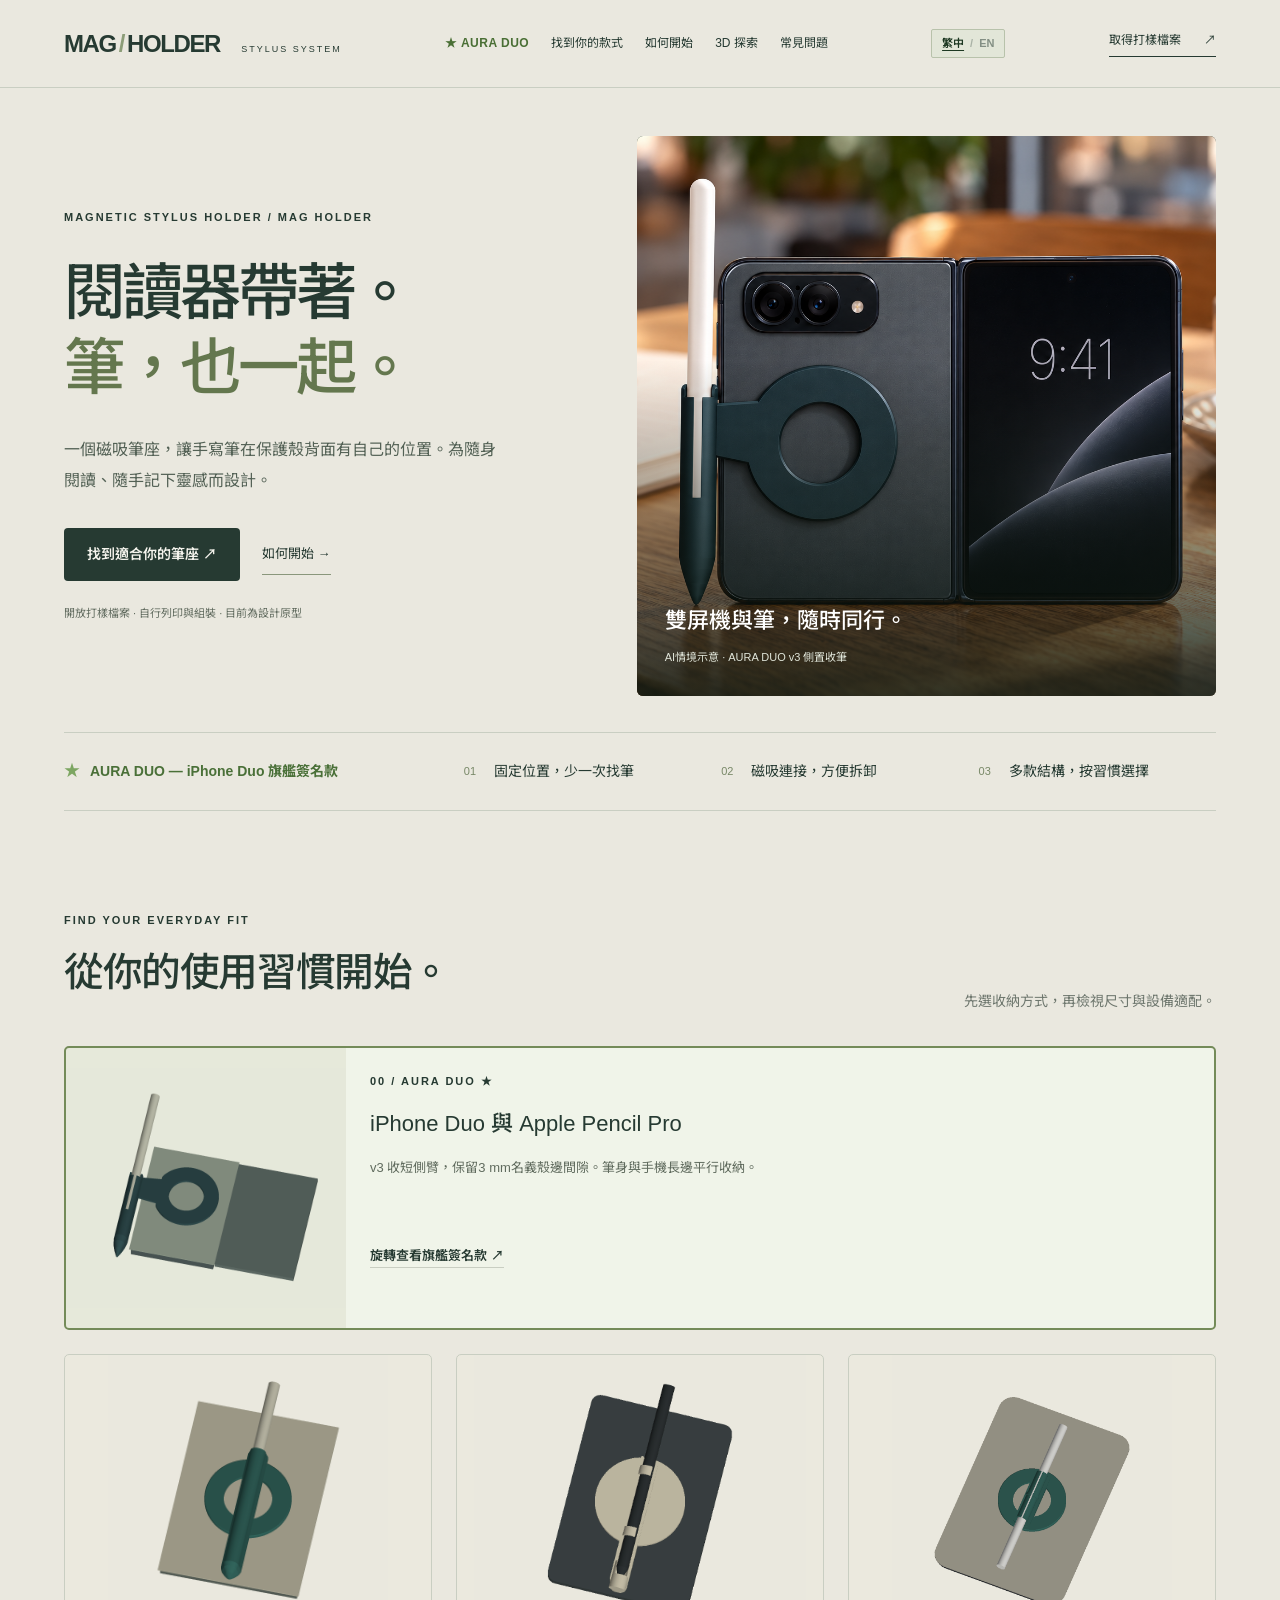
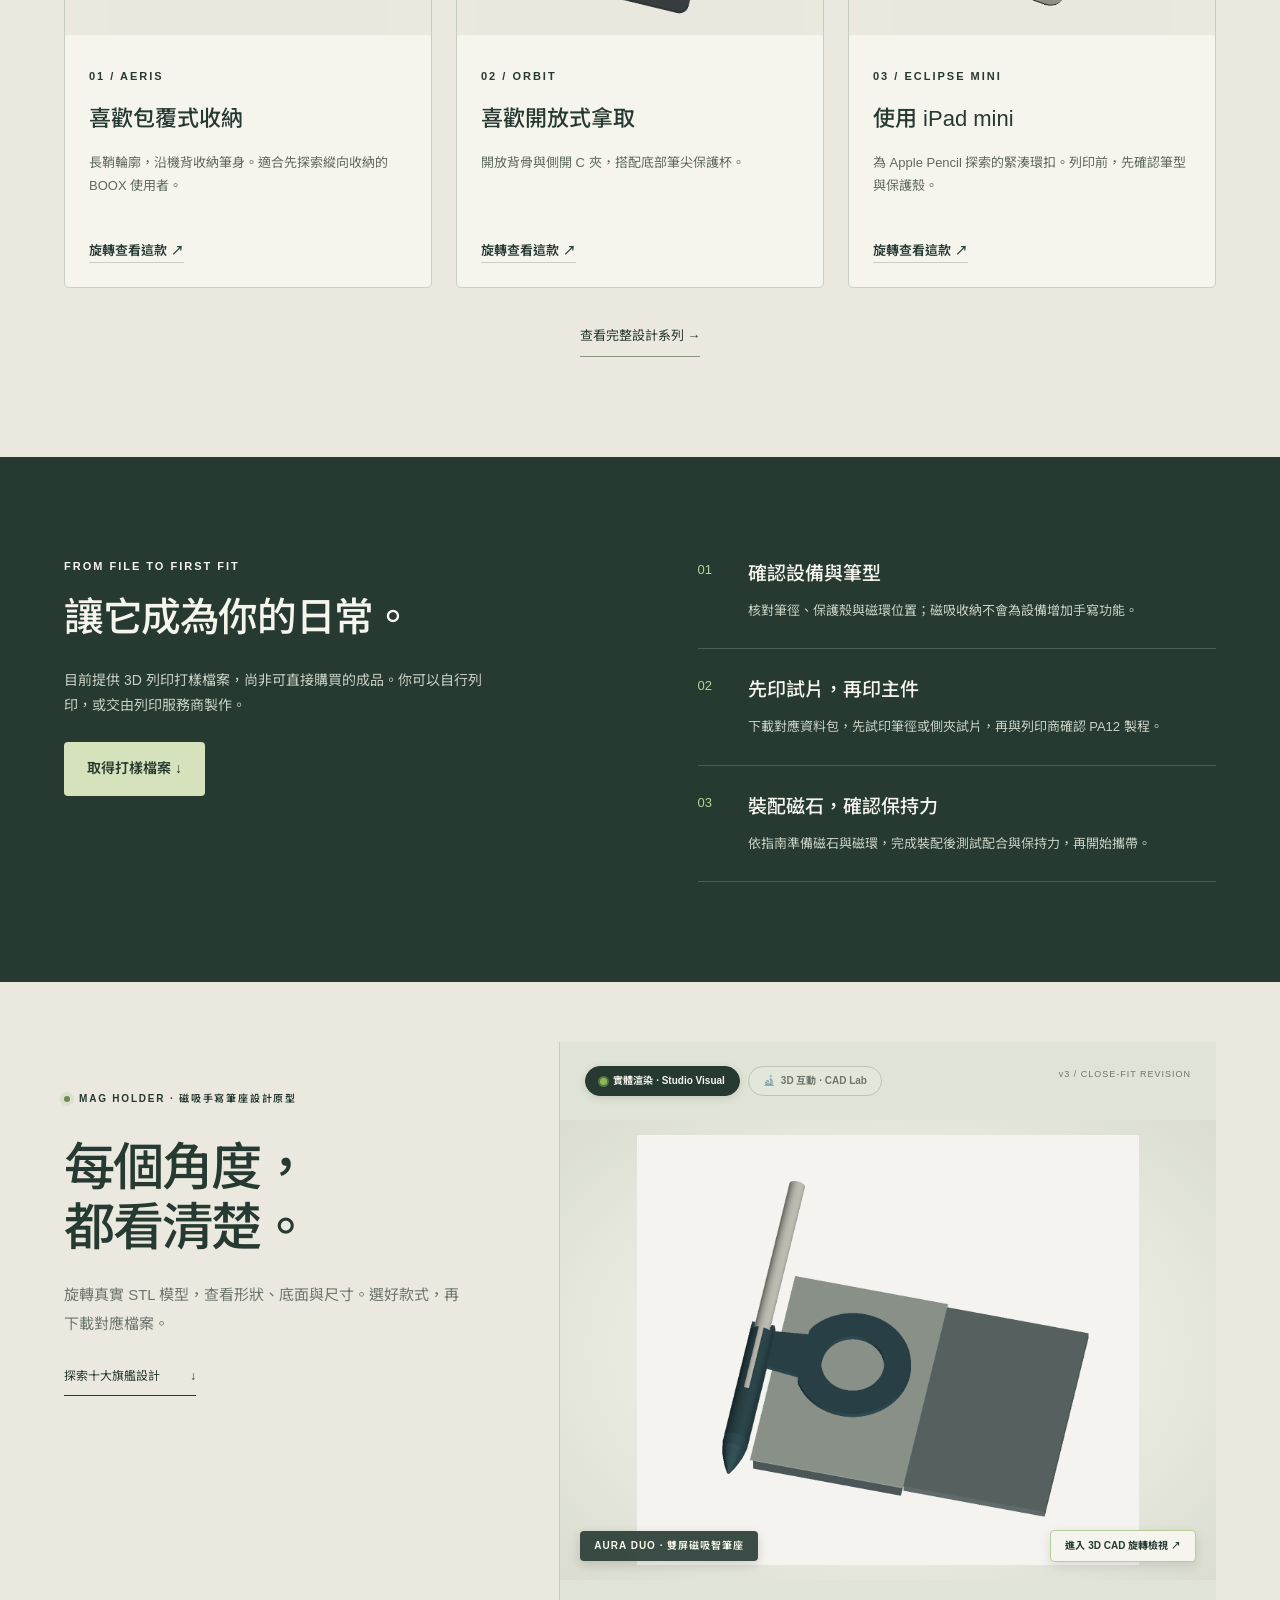
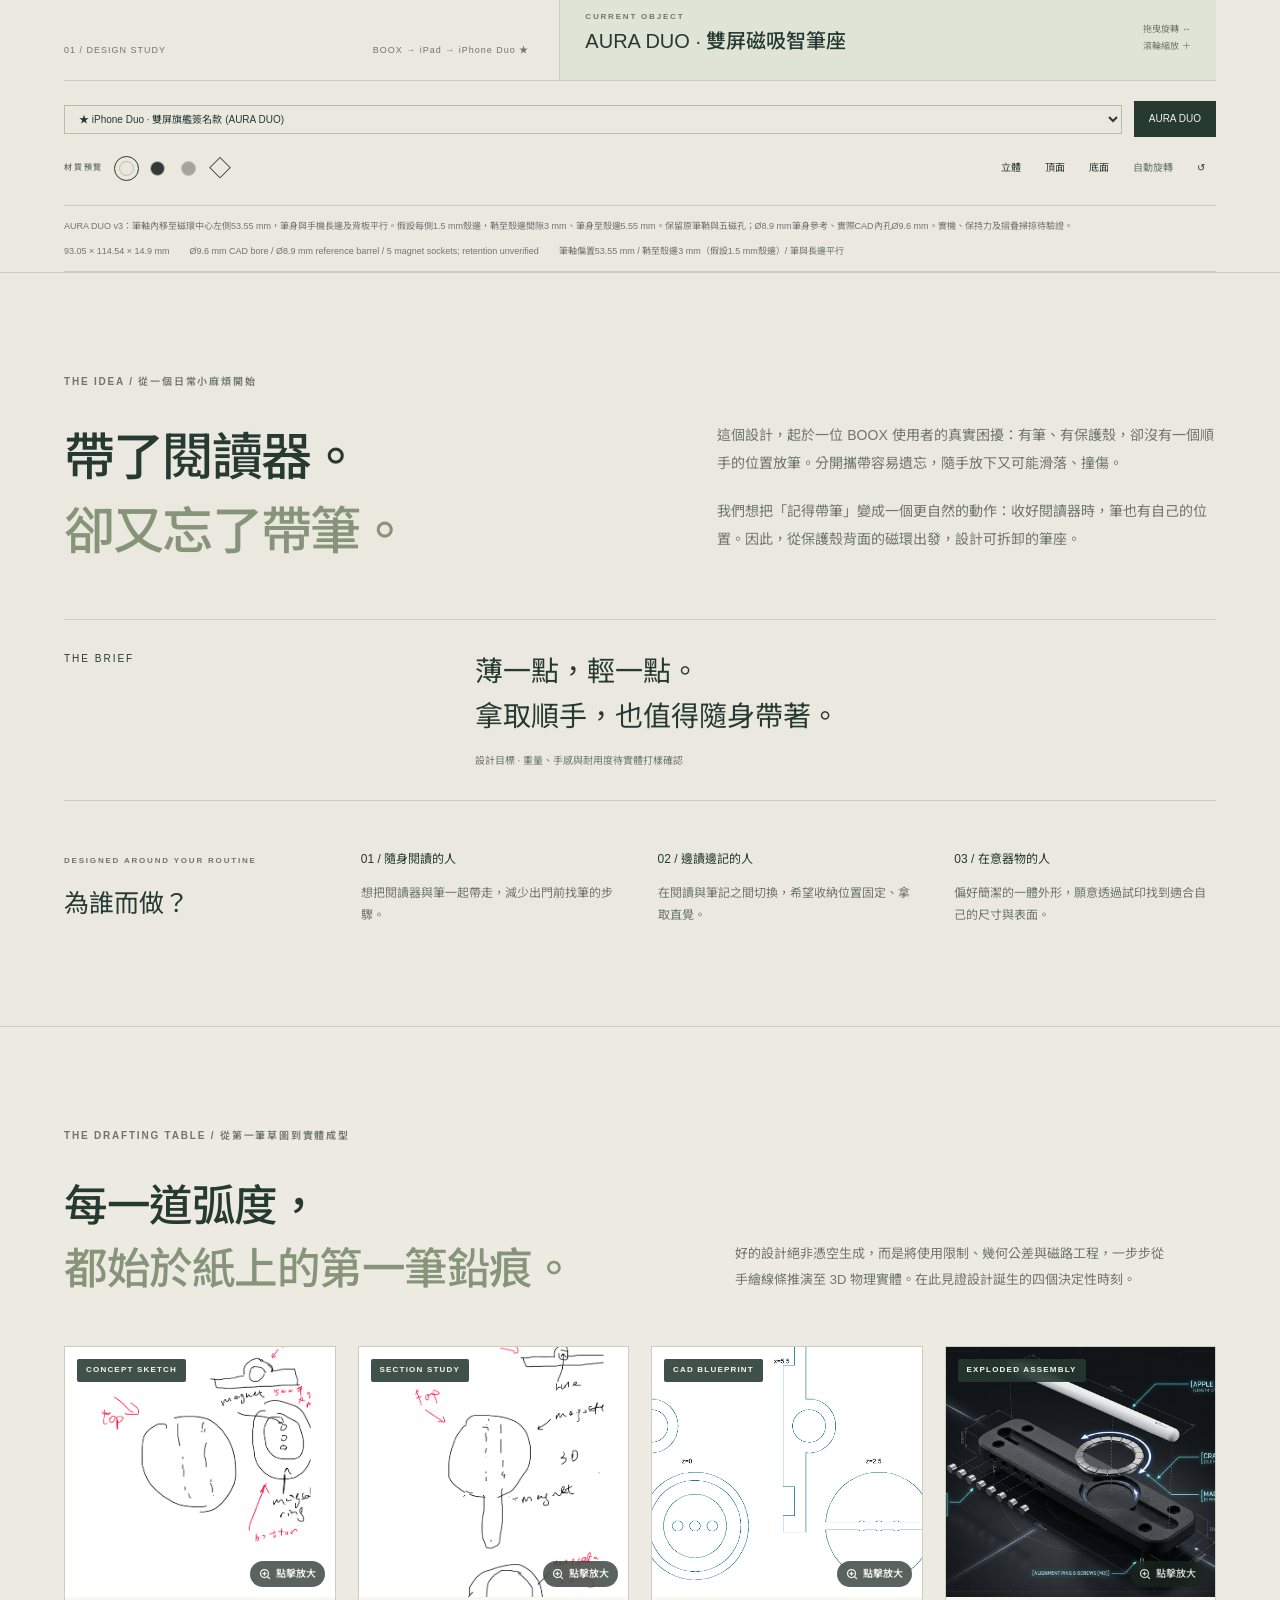
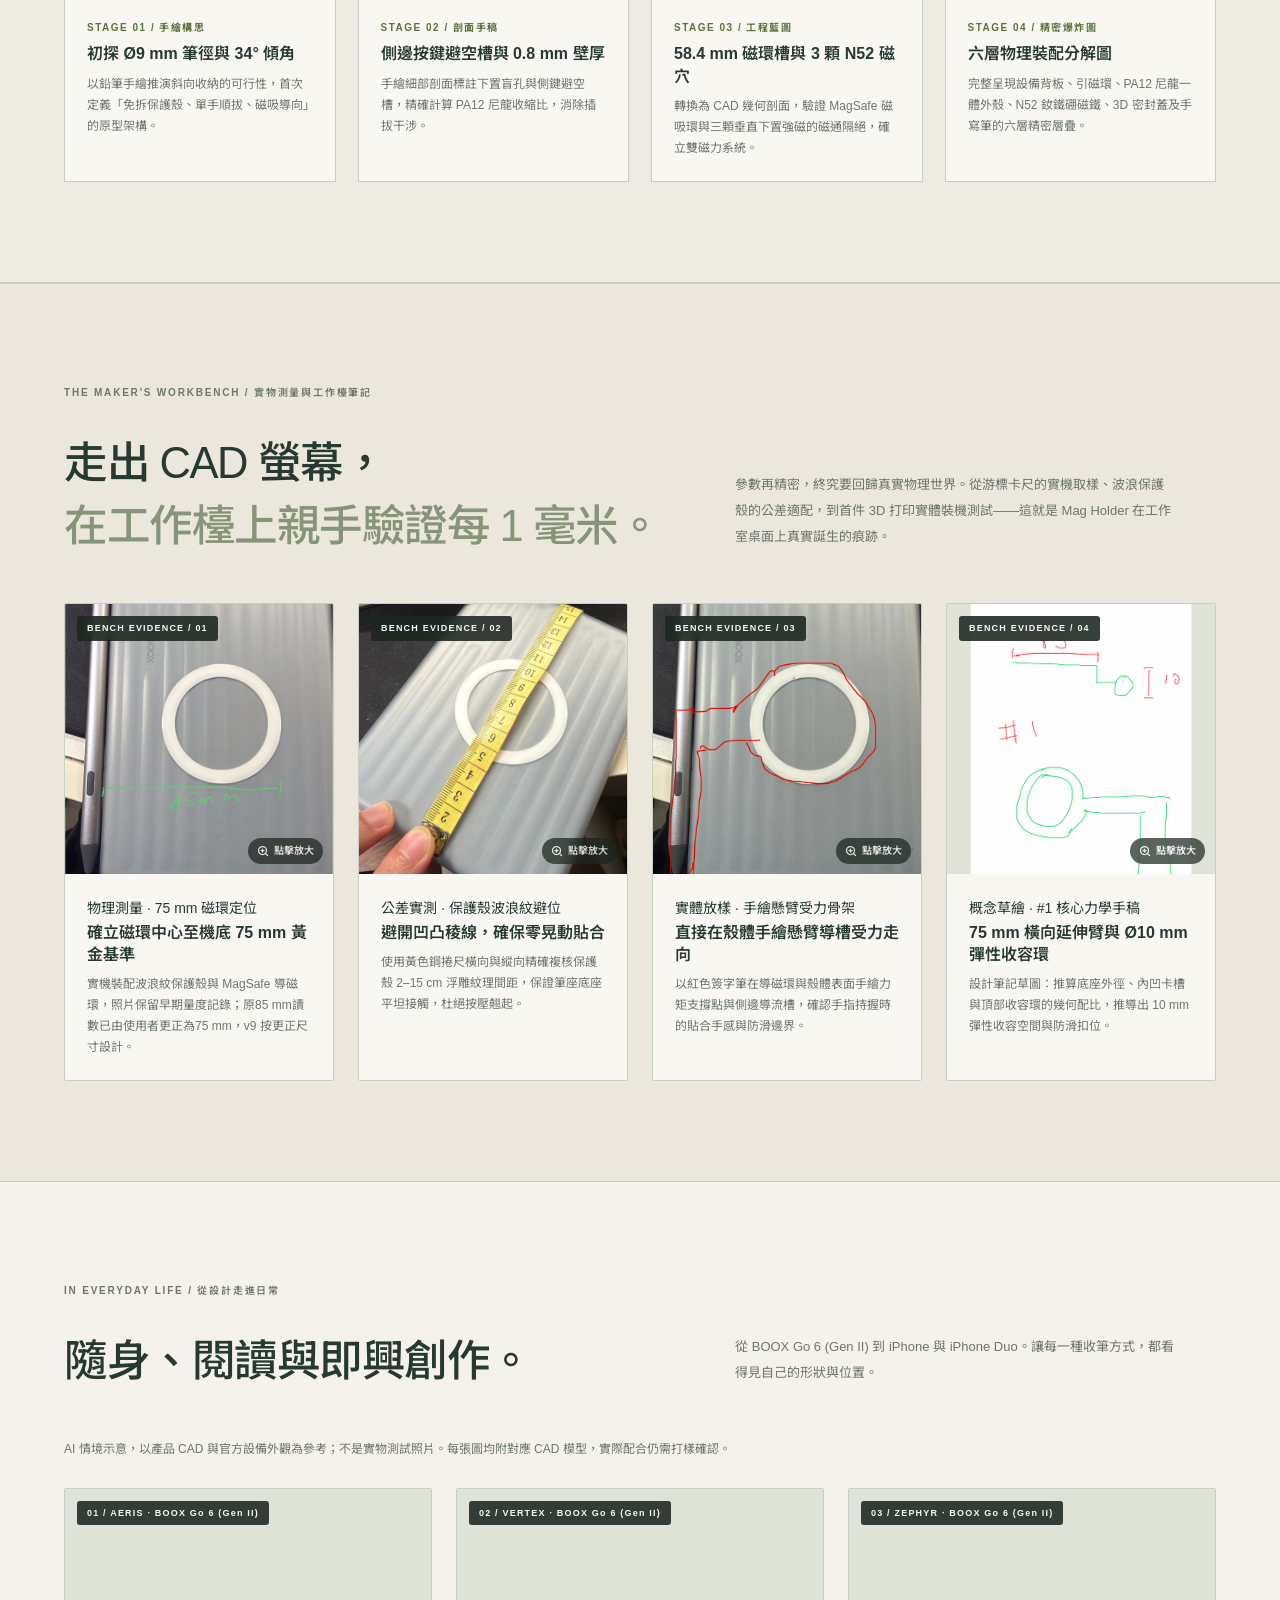
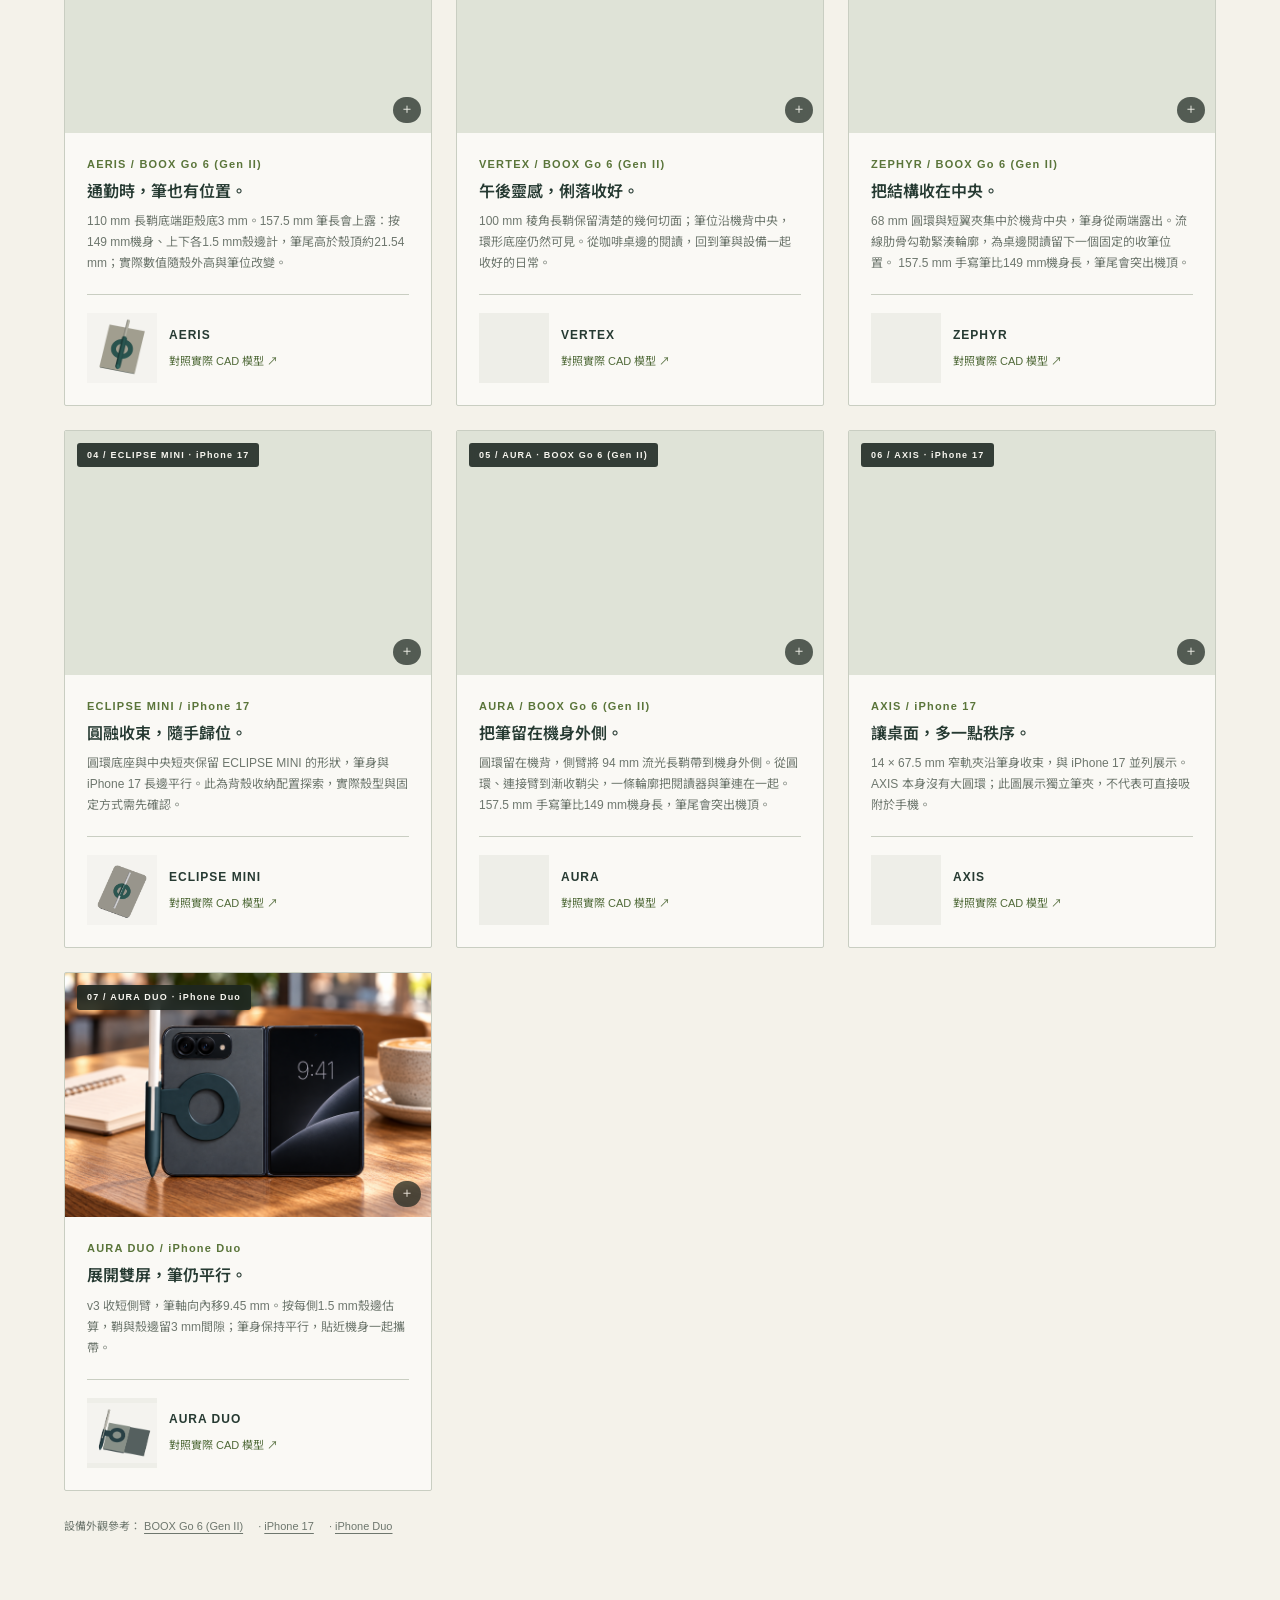
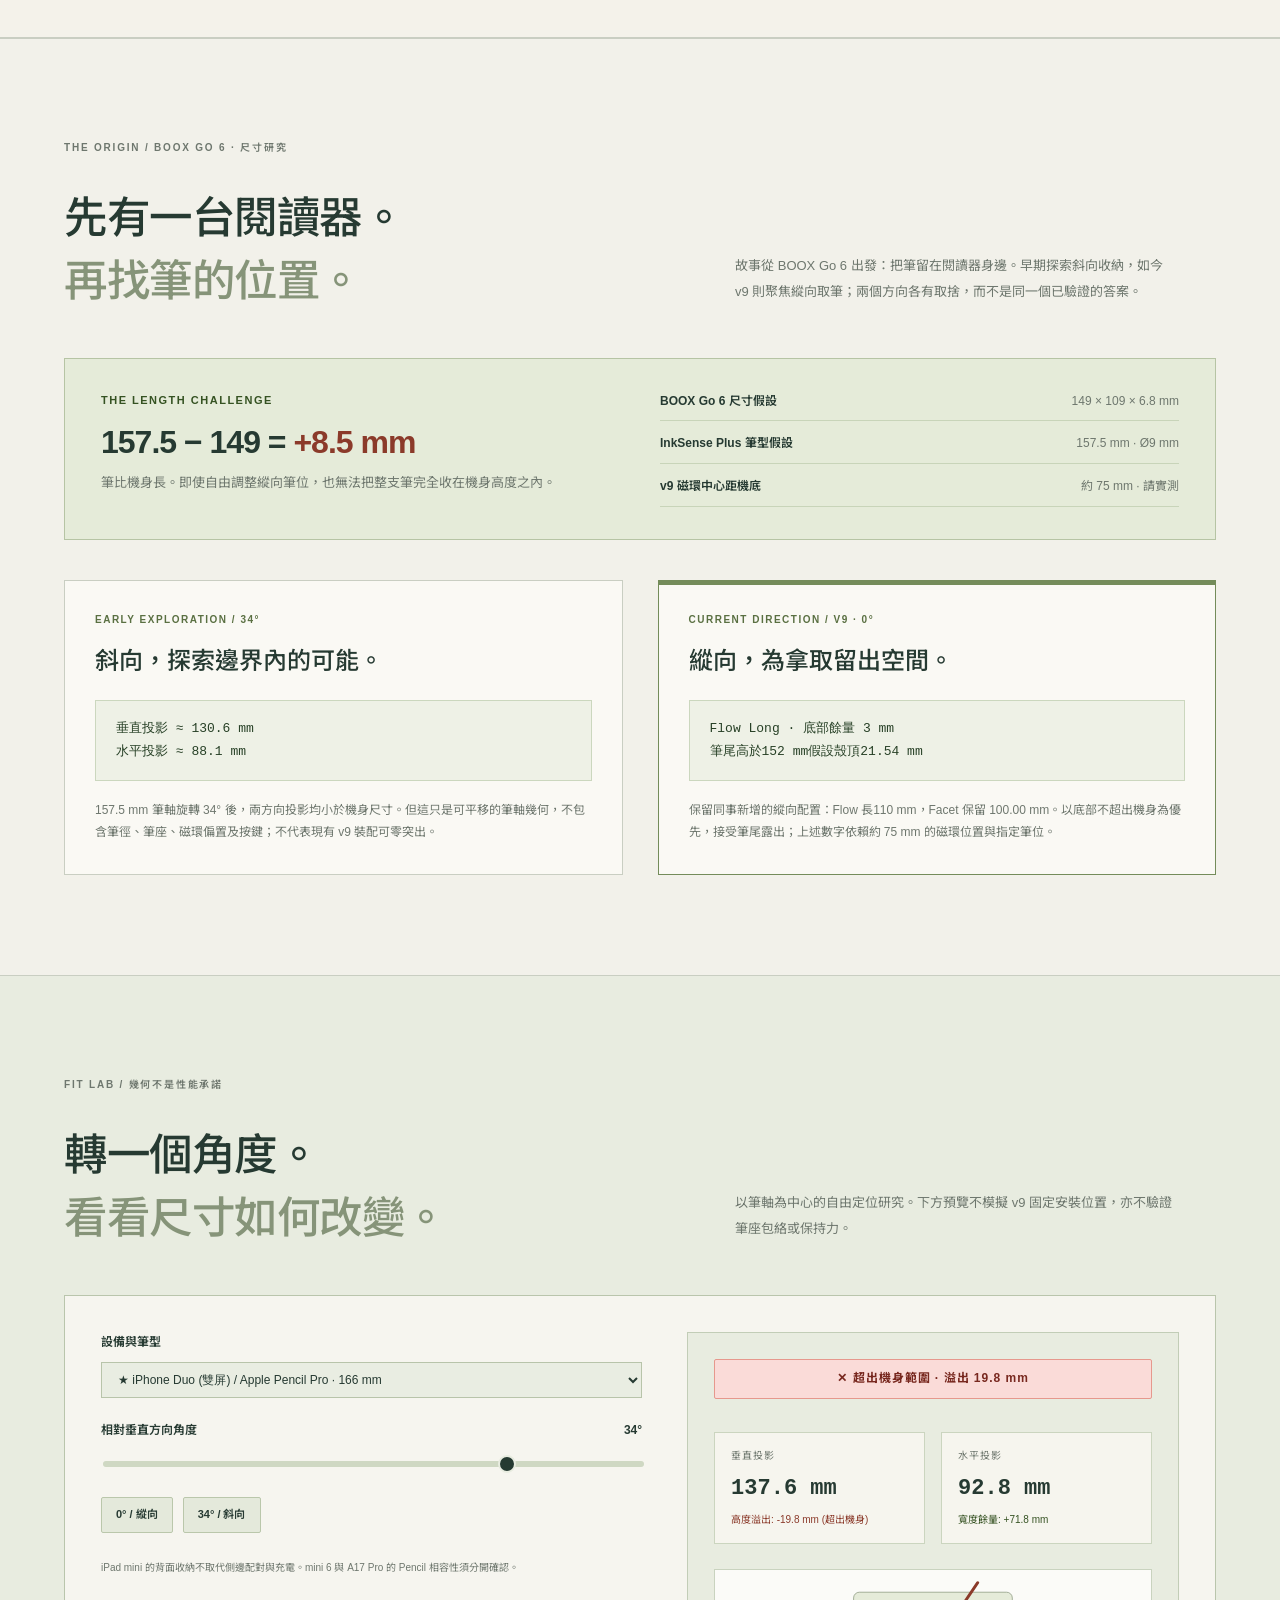
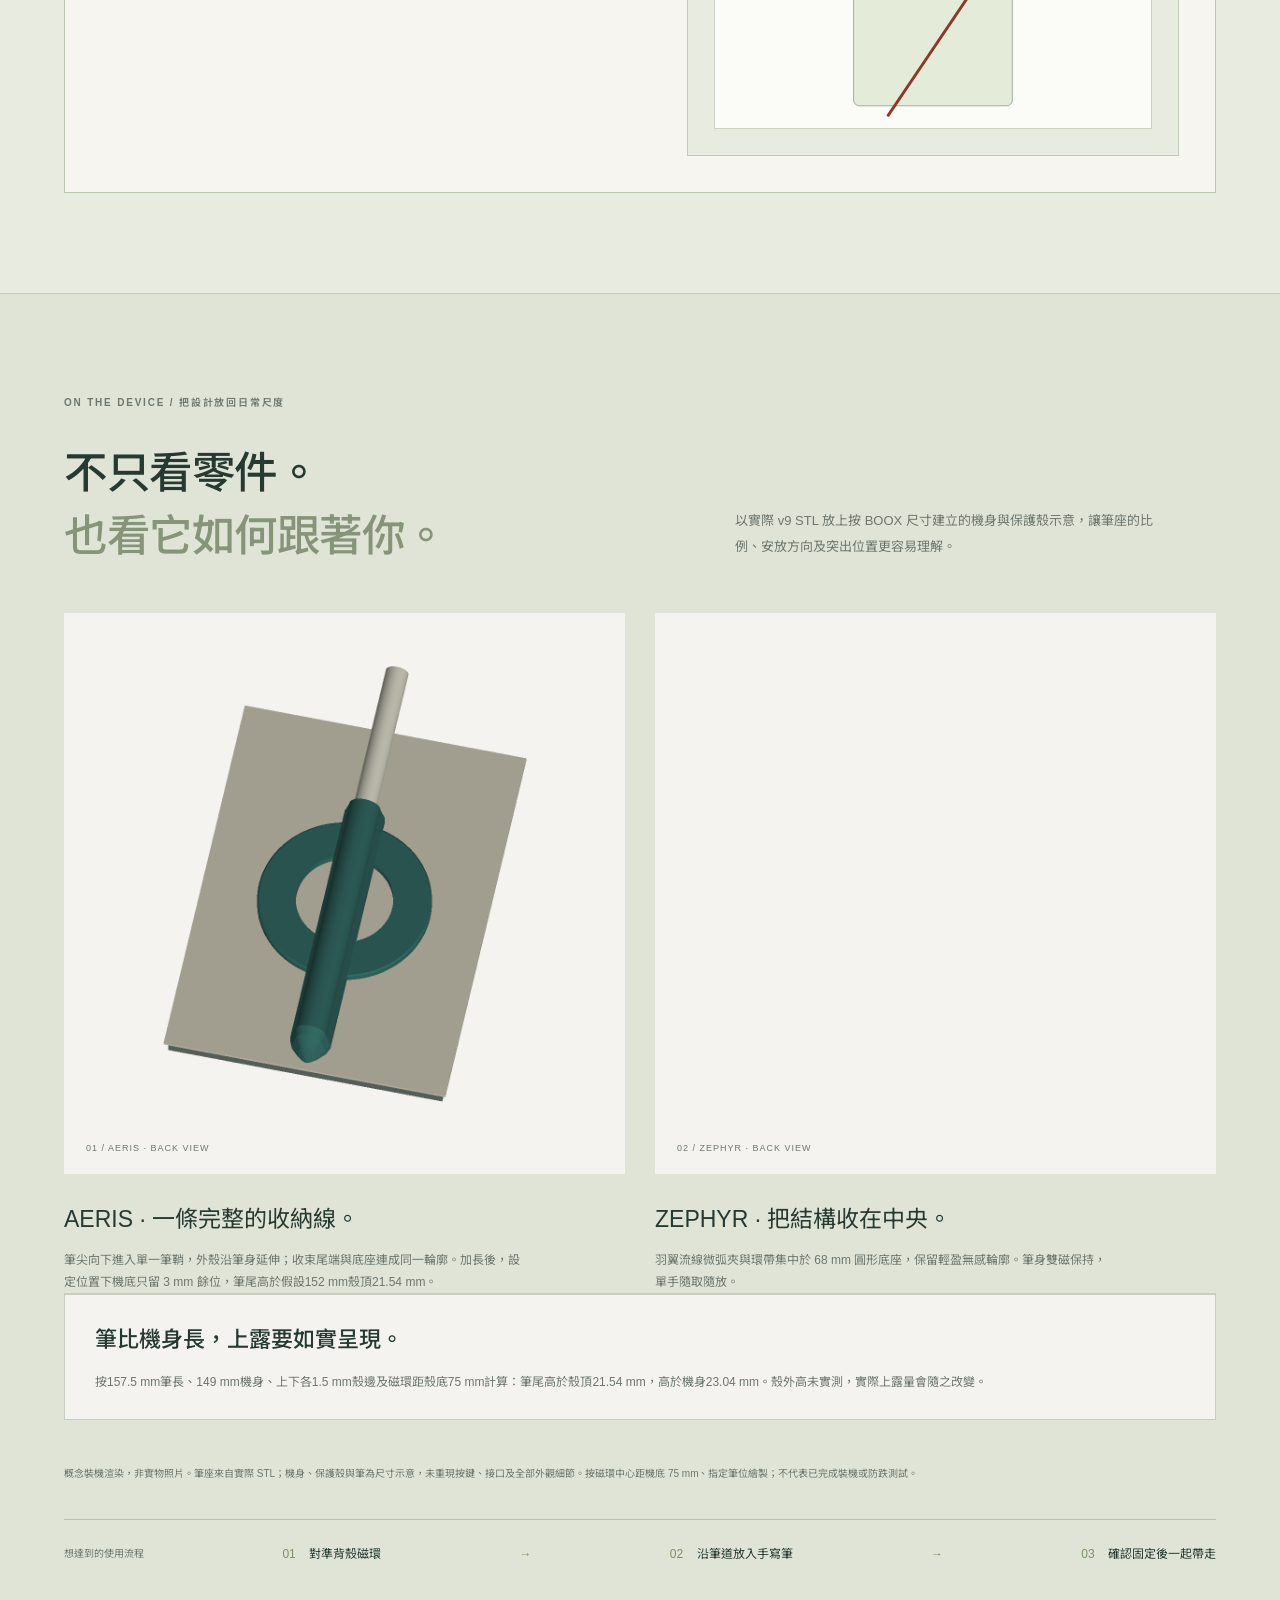
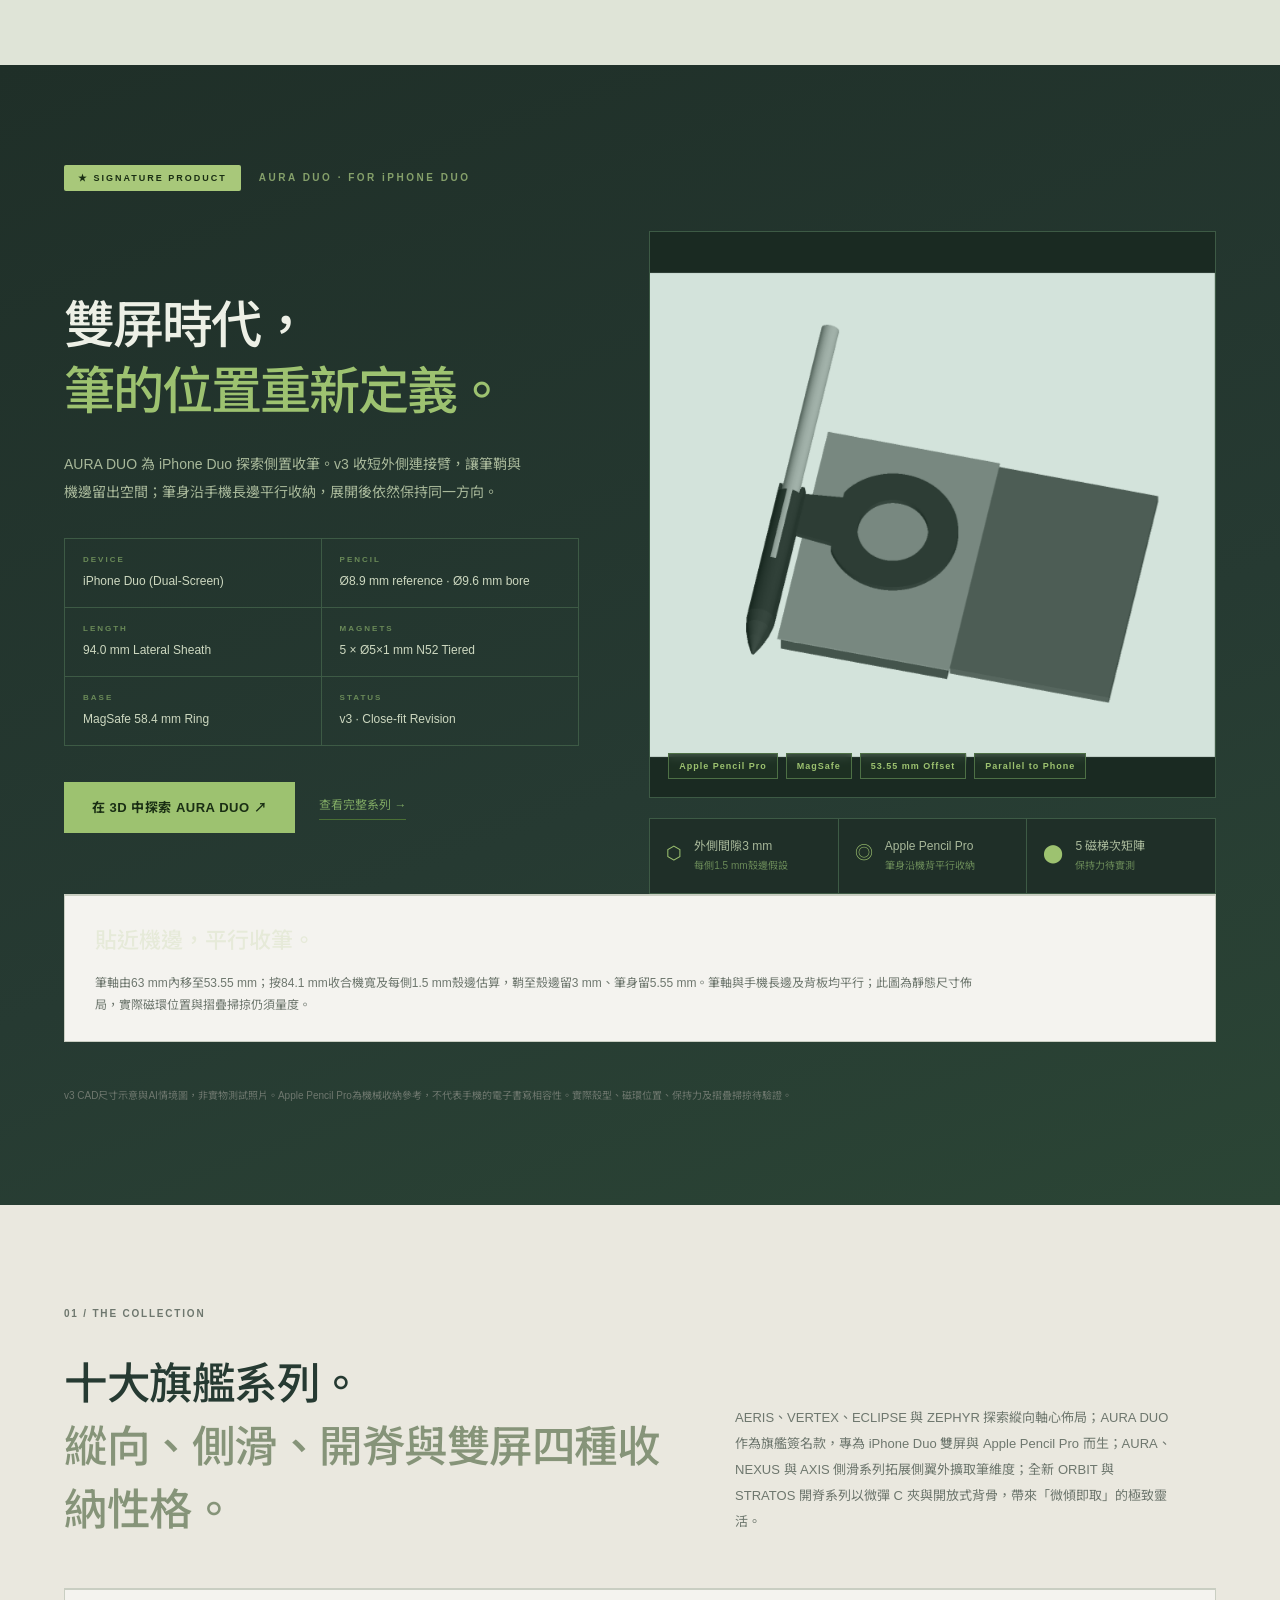
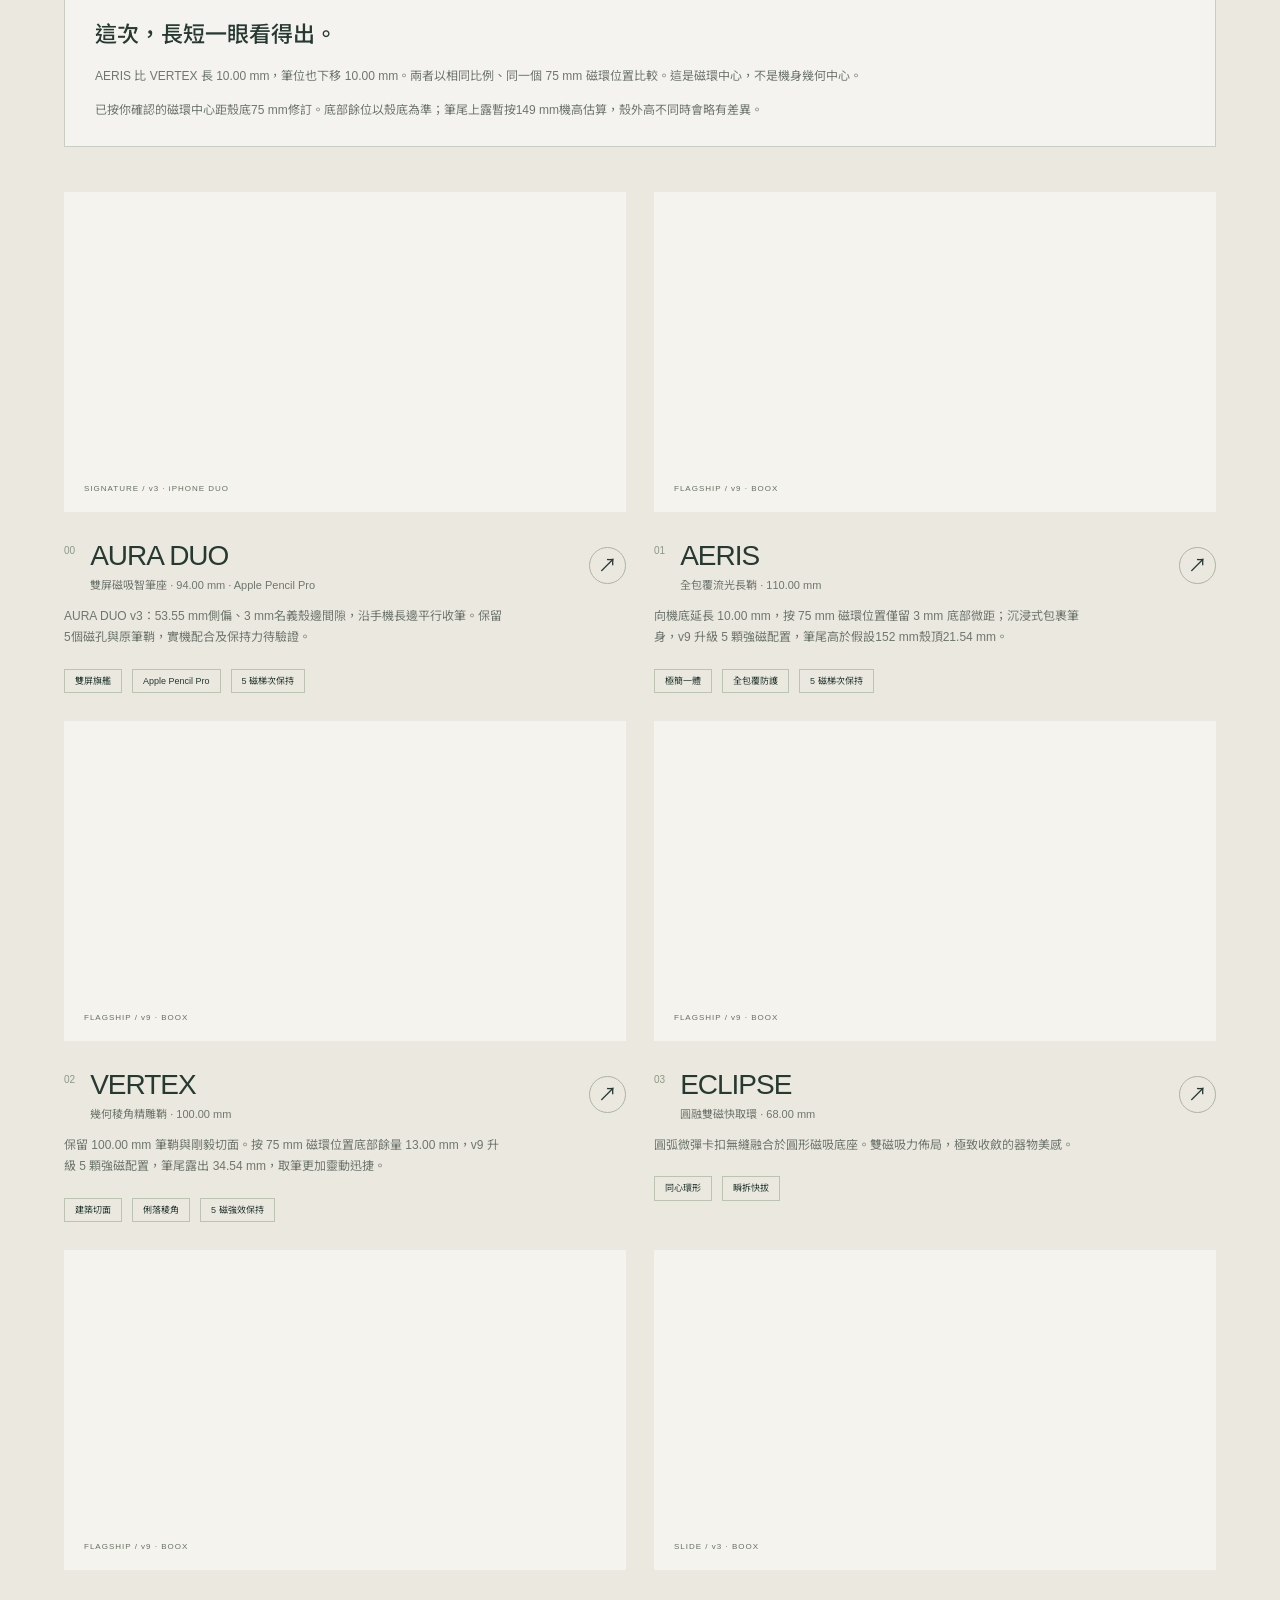
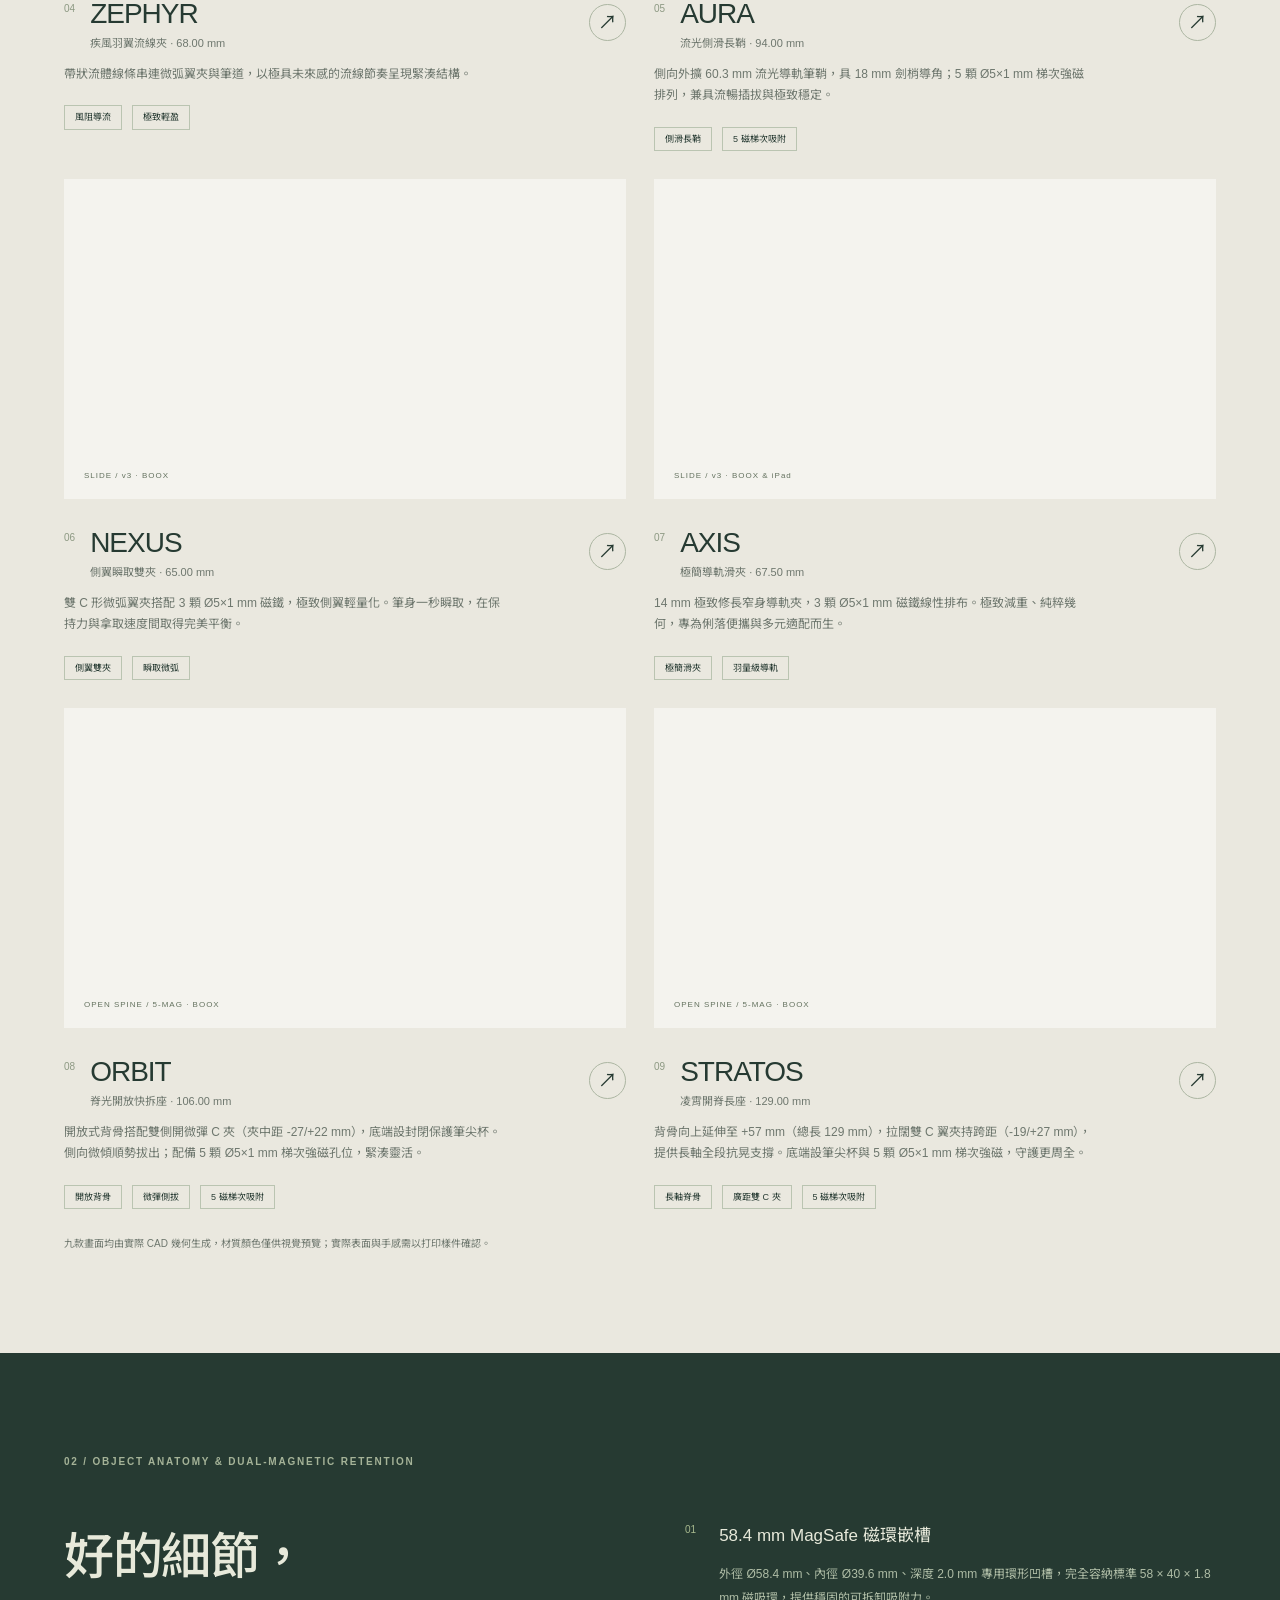
==== commit da041967: "Correct BOOX stylus length in ZEPHYR and AURA photos" ====
--- a/site/index.html
+++ b/site/index.html
@@ -313,14 +313,14 @@
           </article>
           <article class="realworld-card" data-scene="zephyr">
             <div class="realworld-art" role="button" tabindex="0" aria-label="ZEPHYR · BOOX Go 6 (Gen II) — 圖片放大 / Image preview" data-gallery="realworld" data-index="2">
-              <img src="assets/photos/gallery-v5/zephyr.png" alt="ZEPHYR holder with BOOX Go 6 (Gen II); AI concept scene based on CAD references" width="1536" height="1024" loading="lazy">
+              <img src="assets/photos/gallery-v6/zephyr.png" alt="ZEPHYR holder with BOOX Go 6 (Gen II); AI concept scene based on CAD references" width="1536" height="1024" loading="lazy">
               <span class="realworld-tag">03 / ZEPHYR · BOOX Go 6 (Gen II)</span>
               <span class="realworld-zoom-hint" aria-hidden="true">＋</span>
             </div>
             <div class="realworld-body">
               <span class="realworld-scenario">ZEPHYR / BOOX Go 6 (Gen II)</span>
               <h3 data-zh="把結構收在中央。" data-en="Keep the structure at the center.">把結構收在中央。</h3>
-              <p data-zh="68 mm 圓環與短翼夾集中於機背中央，筆身從兩端露出。流線肋骨勾勒緊湊輪廓，為桌邊閱讀留下一個固定的收筆位置。" data-en="A 68 mm ring and short wing clamp gather at the center of the reader, with the pen visible at both ends. Flowing ribs give the compact holder its shape and the pen a dedicated place between reading sessions.">68 mm 圓環與短翼夾集中於機背中央，筆身從兩端露出。流線肋骨勾勒緊湊輪廓，為桌邊閱讀留下一個固定的收筆位置。</p>
+              <p data-zh="68 mm 圓環與短翼夾集中於機背中央，筆身從兩端露出。流線肋骨勾勒緊湊輪廓，為桌邊閱讀留下一個固定的收筆位置。 157.5 mm 手寫筆比149 mm機身長，筆尾會突出機頂。" data-en="A 68 mm ring and short wing clamp gather at the center of the reader, with the pen visible at both ends. Flowing ribs give the compact holder its shape and the pen a dedicated place between reading sessions. The 157.5 mm stylus is longer than the 149 mm reader, so its cap extends beyond the top edge.">68 mm 圓環與短翼夾集中於機背中央，筆身從兩端露出。流線肋骨勾勒緊湊輪廓，為桌邊閱讀留下一個固定的收筆位置。 157.5 mm 手寫筆比149 mm機身長，筆尾會突出機頂。</p>
               <button class="gallery-cad-link" data-inspect="KM_Ribbon_BOOX_vertical" aria-label="在 3D 中檢視 / Inspect ZEPHYR">
                 <img src="assets/renders/v9/KM_Ribbon_BOOX_vertical_mounted.png" alt="ZEPHYR actual CAD reference" width="70" height="70" loading="lazy">
                 <span><strong>ZEPHYR</strong><span data-zh="對照實際 CAD 模型 ↗" data-en="Compare the actual CAD model ↗">對照實際 CAD 模型 ↗</span></span>
@@ -345,14 +345,14 @@
           </article>
           <article class="realworld-card" data-scene="aura">
             <div class="realworld-art" role="button" tabindex="0" aria-label="AURA · BOOX Go 6 (Gen II) — 圖片放大 / Image preview" data-gallery="realworld" data-index="4">
-              <img src="assets/photos/gallery-v3/aura.png" alt="AURA holder with BOOX Go 6 (Gen II); AI concept scene based on CAD references" width="1536" height="1024" loading="lazy">
+              <img src="assets/photos/gallery-v6/aura.png" alt="AURA holder with BOOX Go 6 (Gen II); AI concept scene based on CAD references" width="1536" height="1024" loading="lazy">
               <span class="realworld-tag">05 / AURA · BOOX Go 6 (Gen II)</span>
               <span class="realworld-zoom-hint" aria-hidden="true">＋</span>
             </div>
             <div class="realworld-body">
               <span class="realworld-scenario">AURA / BOOX Go 6 (Gen II)</span>
               <h3 data-zh="把筆留在機身外側。" data-en="Make room beside your reader.">把筆留在機身外側。</h3>
-              <p data-zh="圓環留在機背，側臂將 94 mm 流光長鞘帶到機身外側。從圓環、連接臂到漸收鞘尖，一條輪廓把閱讀器與筆連在一起。" data-en="The ring sits on the reader while a side arm carries the 94 mm sheath beyond its edge. From the circular base to the tapered tip, one continuous silhouette brings reader and pen together.">圓環留在機背，側臂將 94 mm 流光長鞘帶到機身外側。從圓環、連接臂到漸收鞘尖，一條輪廓把閱讀器與筆連在一起。</p>
+              <p data-zh="圓環留在機背，側臂將 94 mm 流光長鞘帶到機身外側。從圓環、連接臂到漸收鞘尖，一條輪廓把閱讀器與筆連在一起。 157.5 mm 手寫筆比149 mm機身長，筆尾會突出機頂。" data-en="The ring sits on the reader while a side arm carries the 94 mm sheath beyond its edge. From the circular base to the tapered tip, one continuous silhouette brings reader and pen together. The 157.5 mm stylus is longer than the 149 mm reader, so its cap extends beyond the top edge.">圓環留在機背，側臂將 94 mm 流光長鞘帶到機身外側。從圓環、連接臂到漸收鞘尖，一條輪廓把閱讀器與筆連在一起。 157.5 mm 手寫筆比149 mm機身長，筆尾會突出機頂。</p>
               <button class="gallery-cad-link" data-inspect="Side_Scabbard_v3" aria-label="在 3D 中檢視 / Inspect AURA">
                 <img src="assets/renders/side/01_Side_Scabbard_mounted.png" alt="AURA actual CAD reference" width="70" height="70" loading="lazy">
                 <span><strong>AURA</strong><span data-zh="對照實際 CAD 模型 ↗" data-en="Compare the actual CAD model ↗">對照實際 CAD 模型 ↗</span></span>
@@ -1269,7 +1269,7 @@
     <script src="js/vendor/STLLoader.js"></script>
     <script src="js/models.js?v=fit-v4"></script>
     <script src="js/viewer.js"></script>
-    <script src="js/lifestyle.js?v=gallery-v5"></script>
-    <script src="js/main.js?v=gallery-v5"></script>
+    <script src="js/lifestyle.js?v=gallery-v6"></script>
+    <script src="js/main.js?v=gallery-v6"></script>
   </body>
 </html>
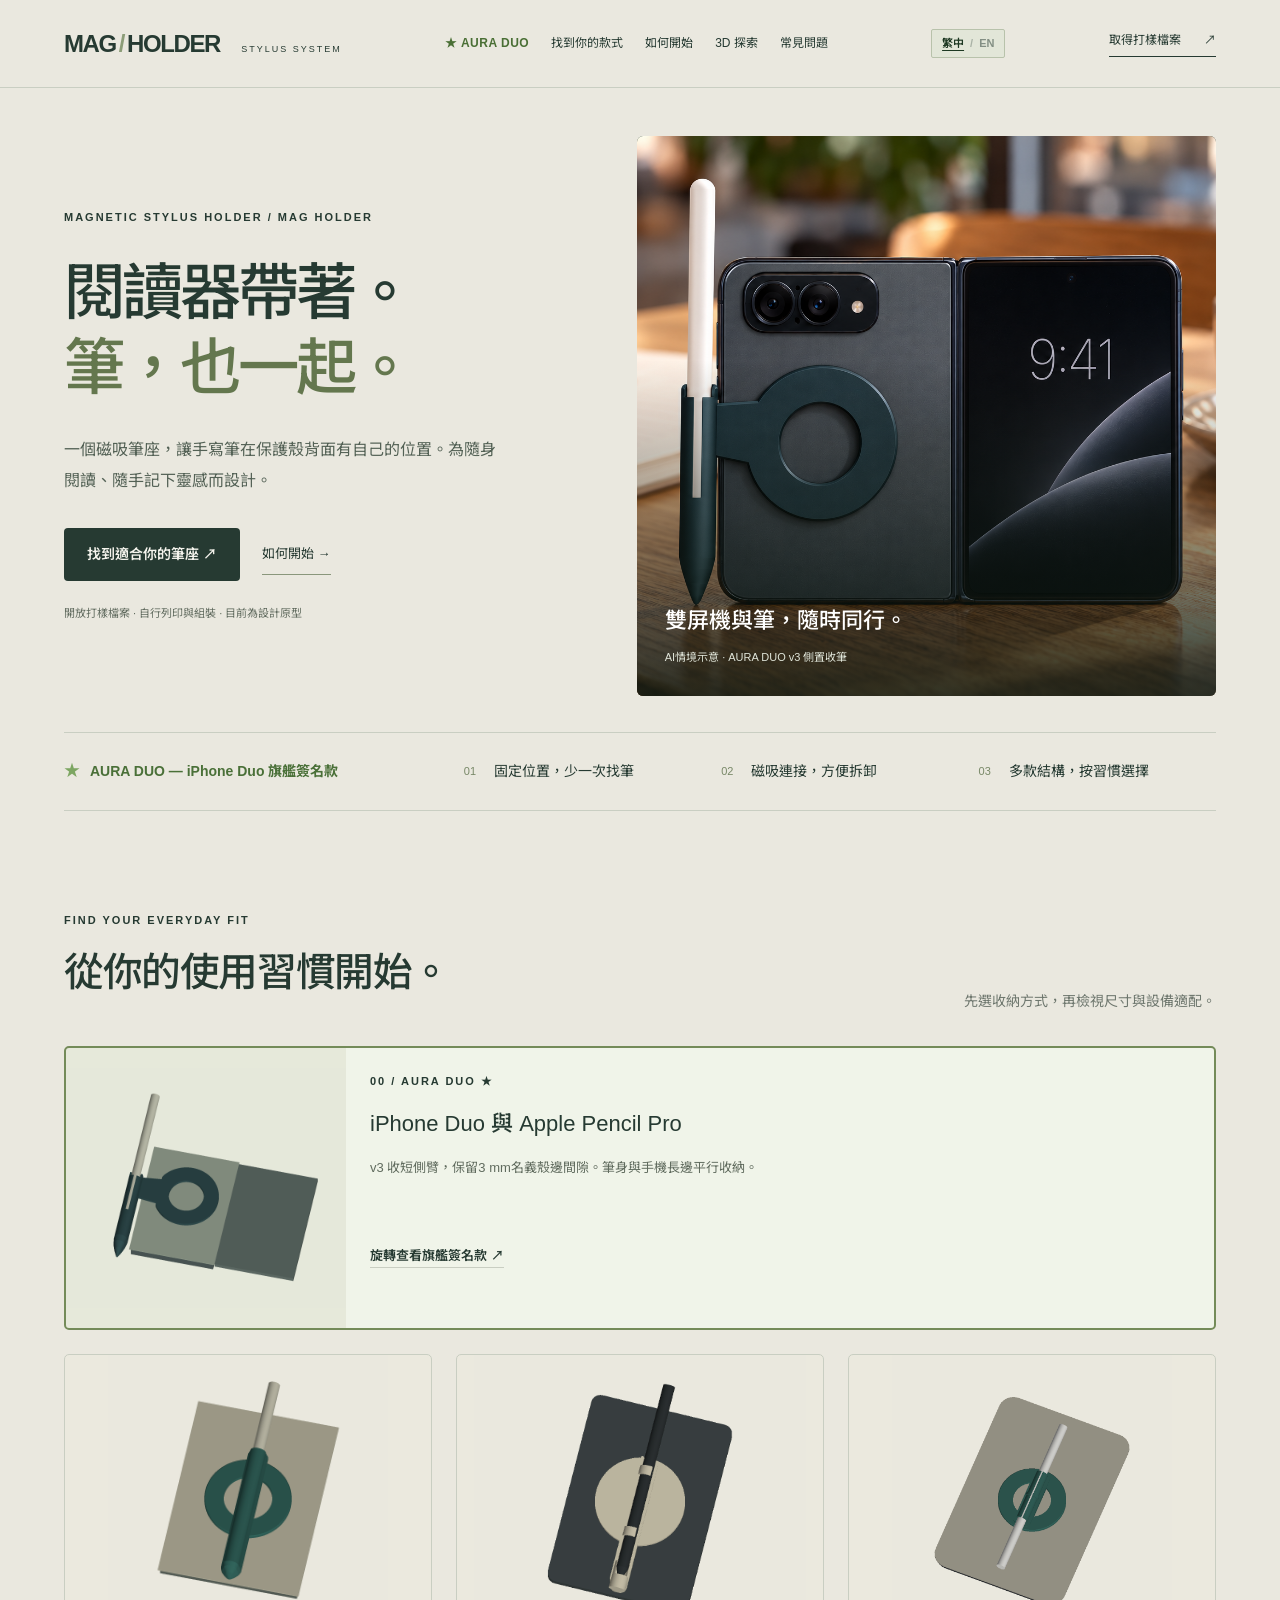
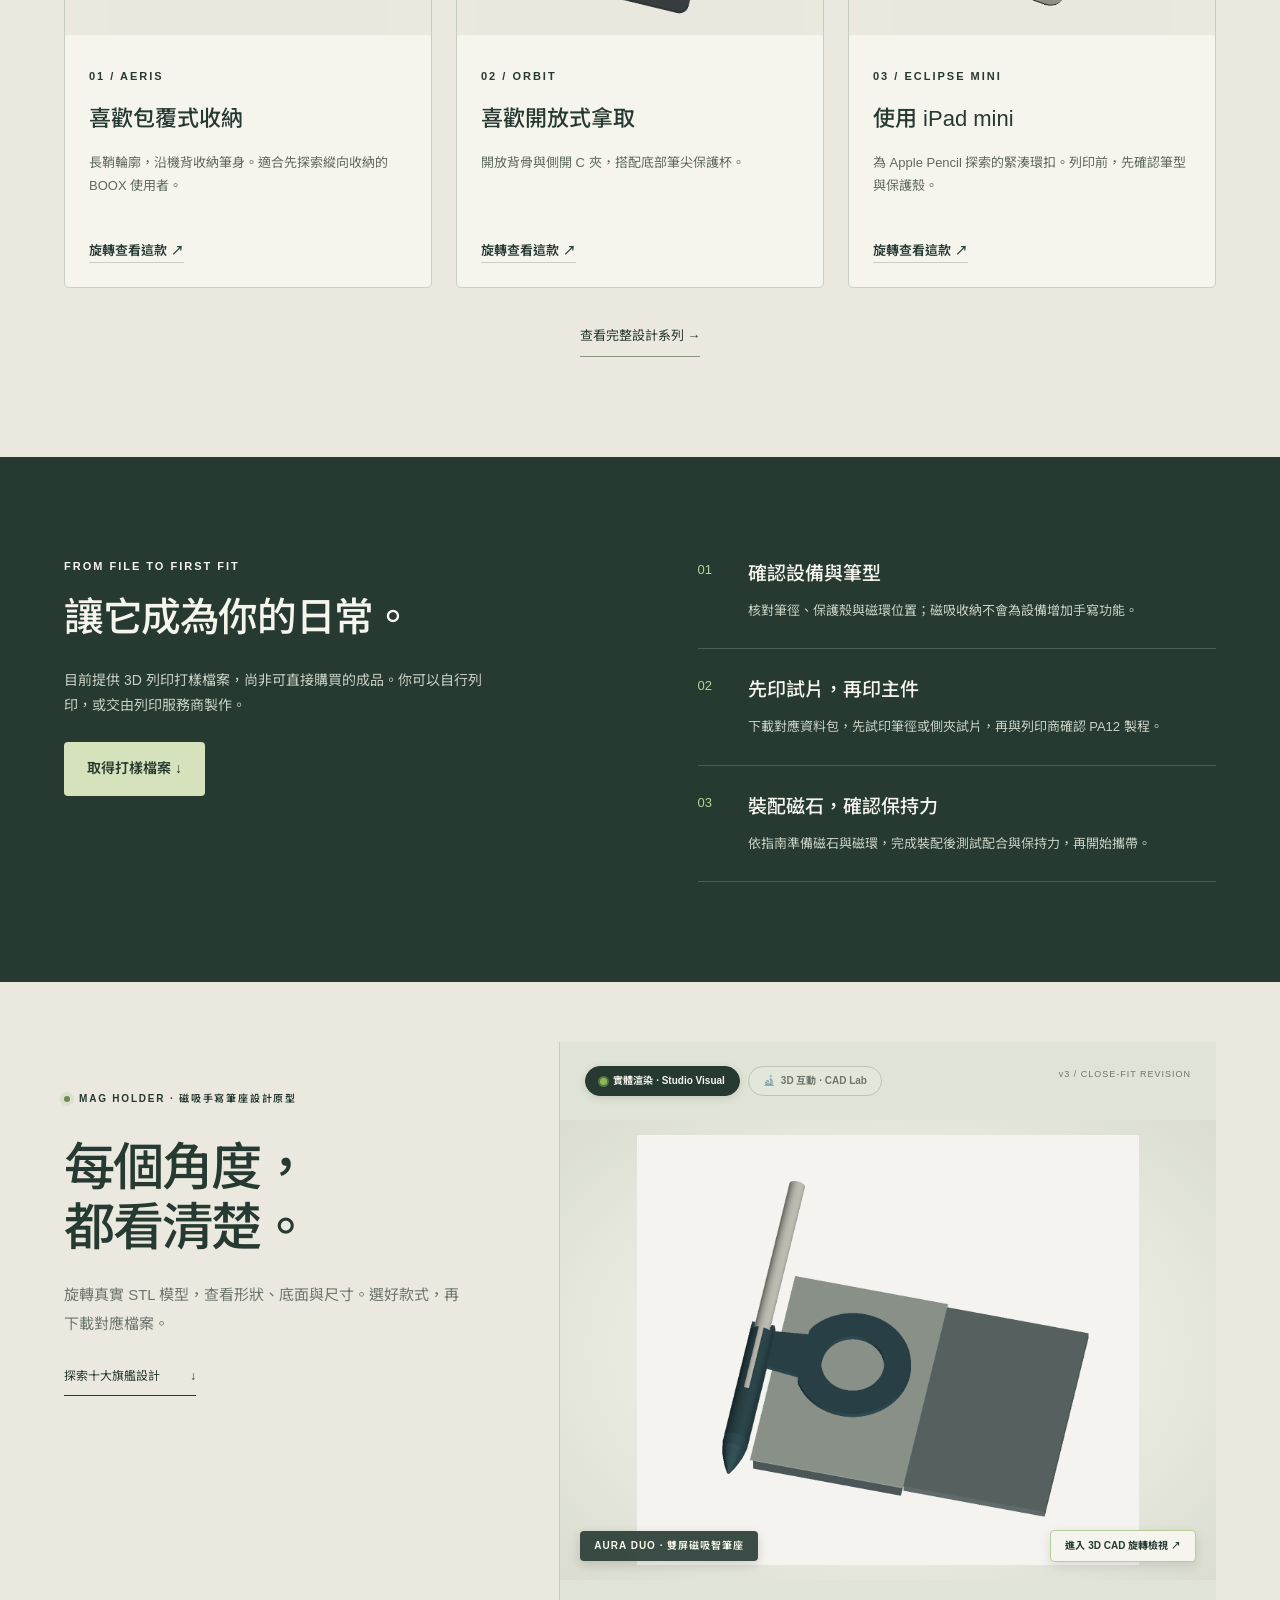
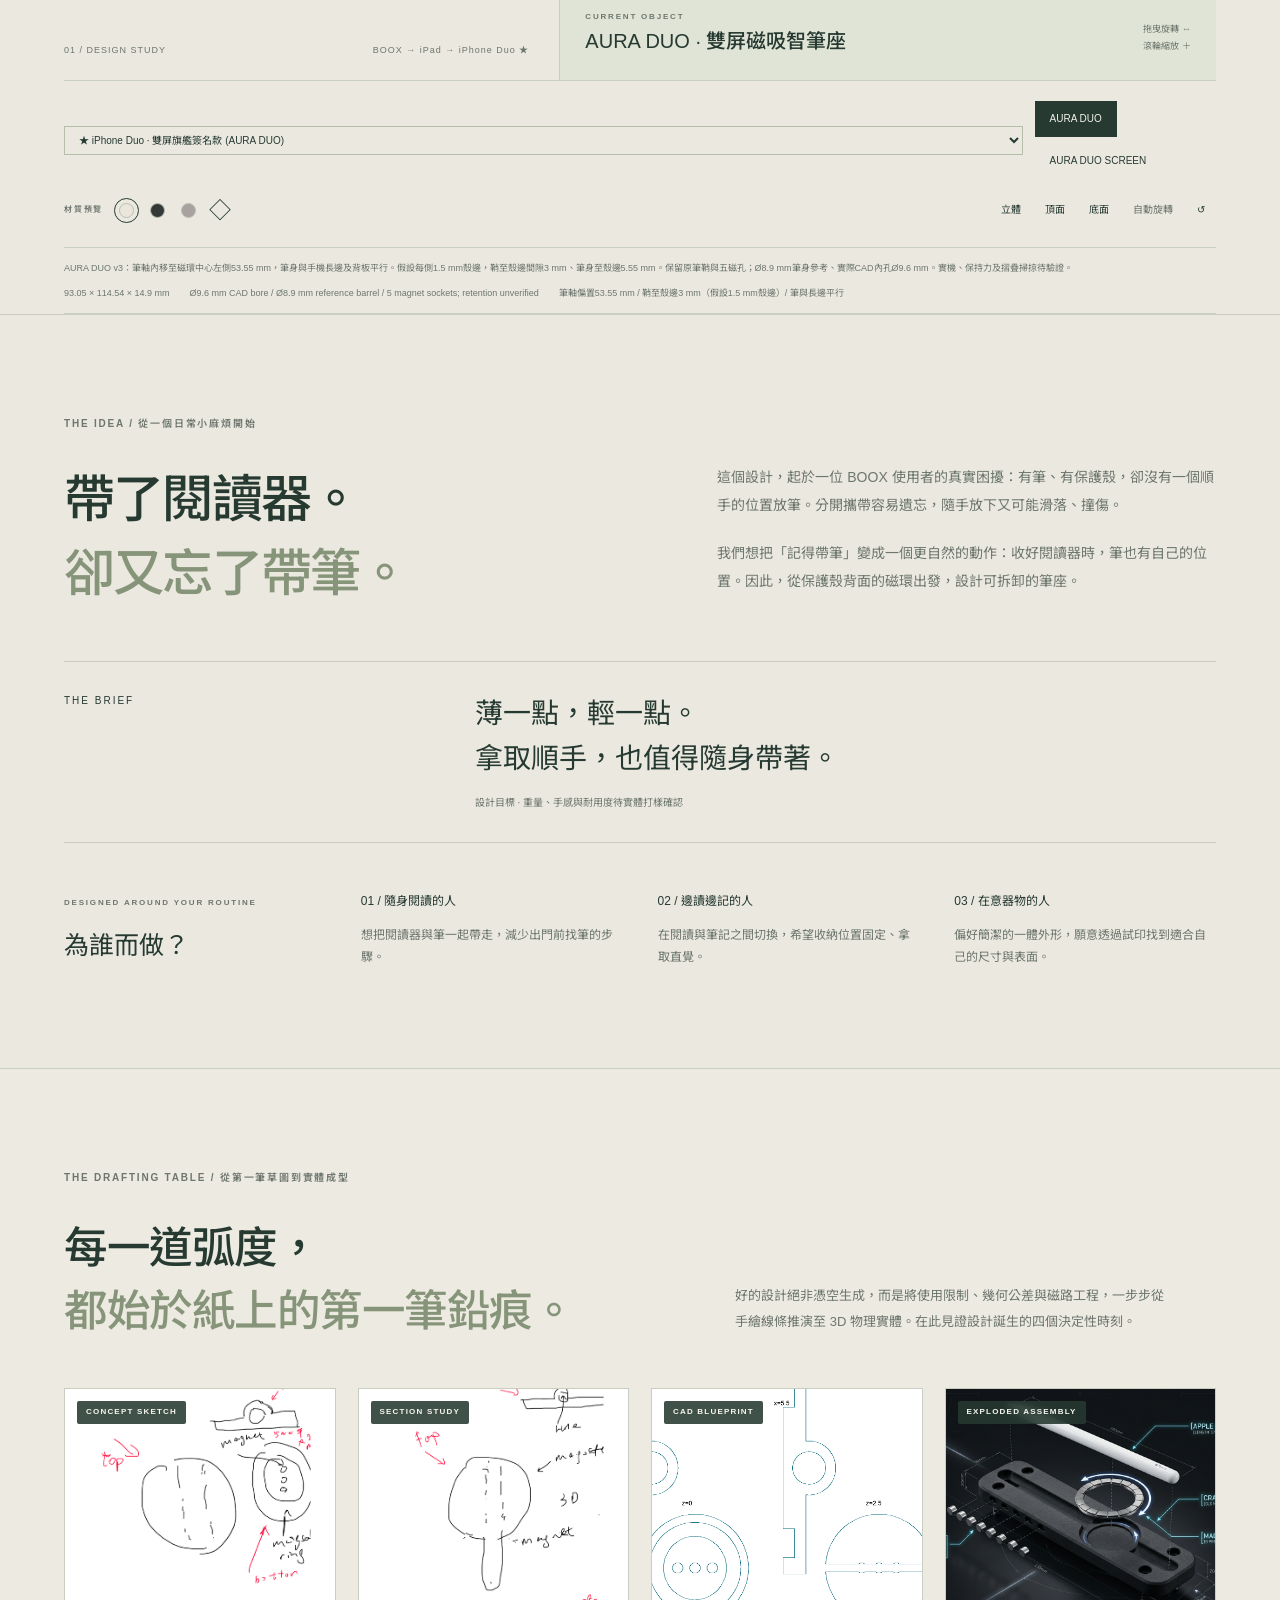
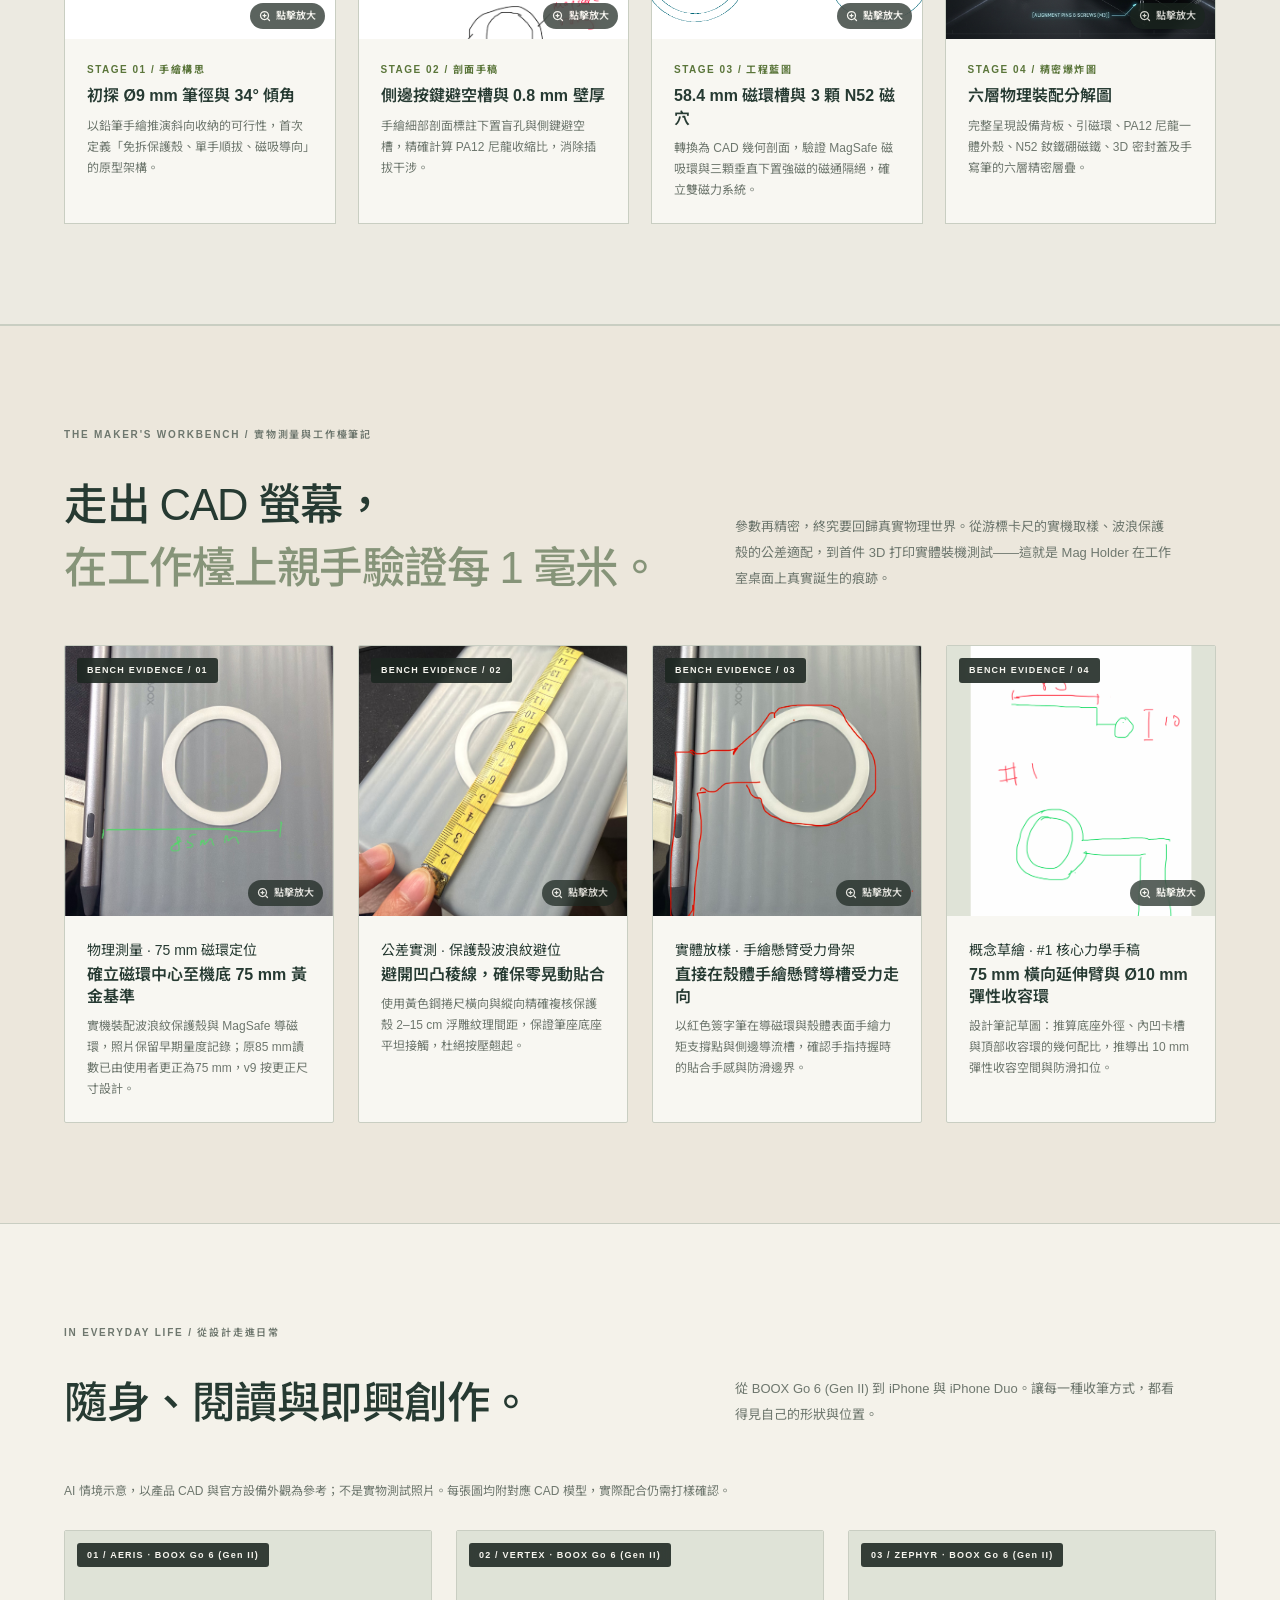
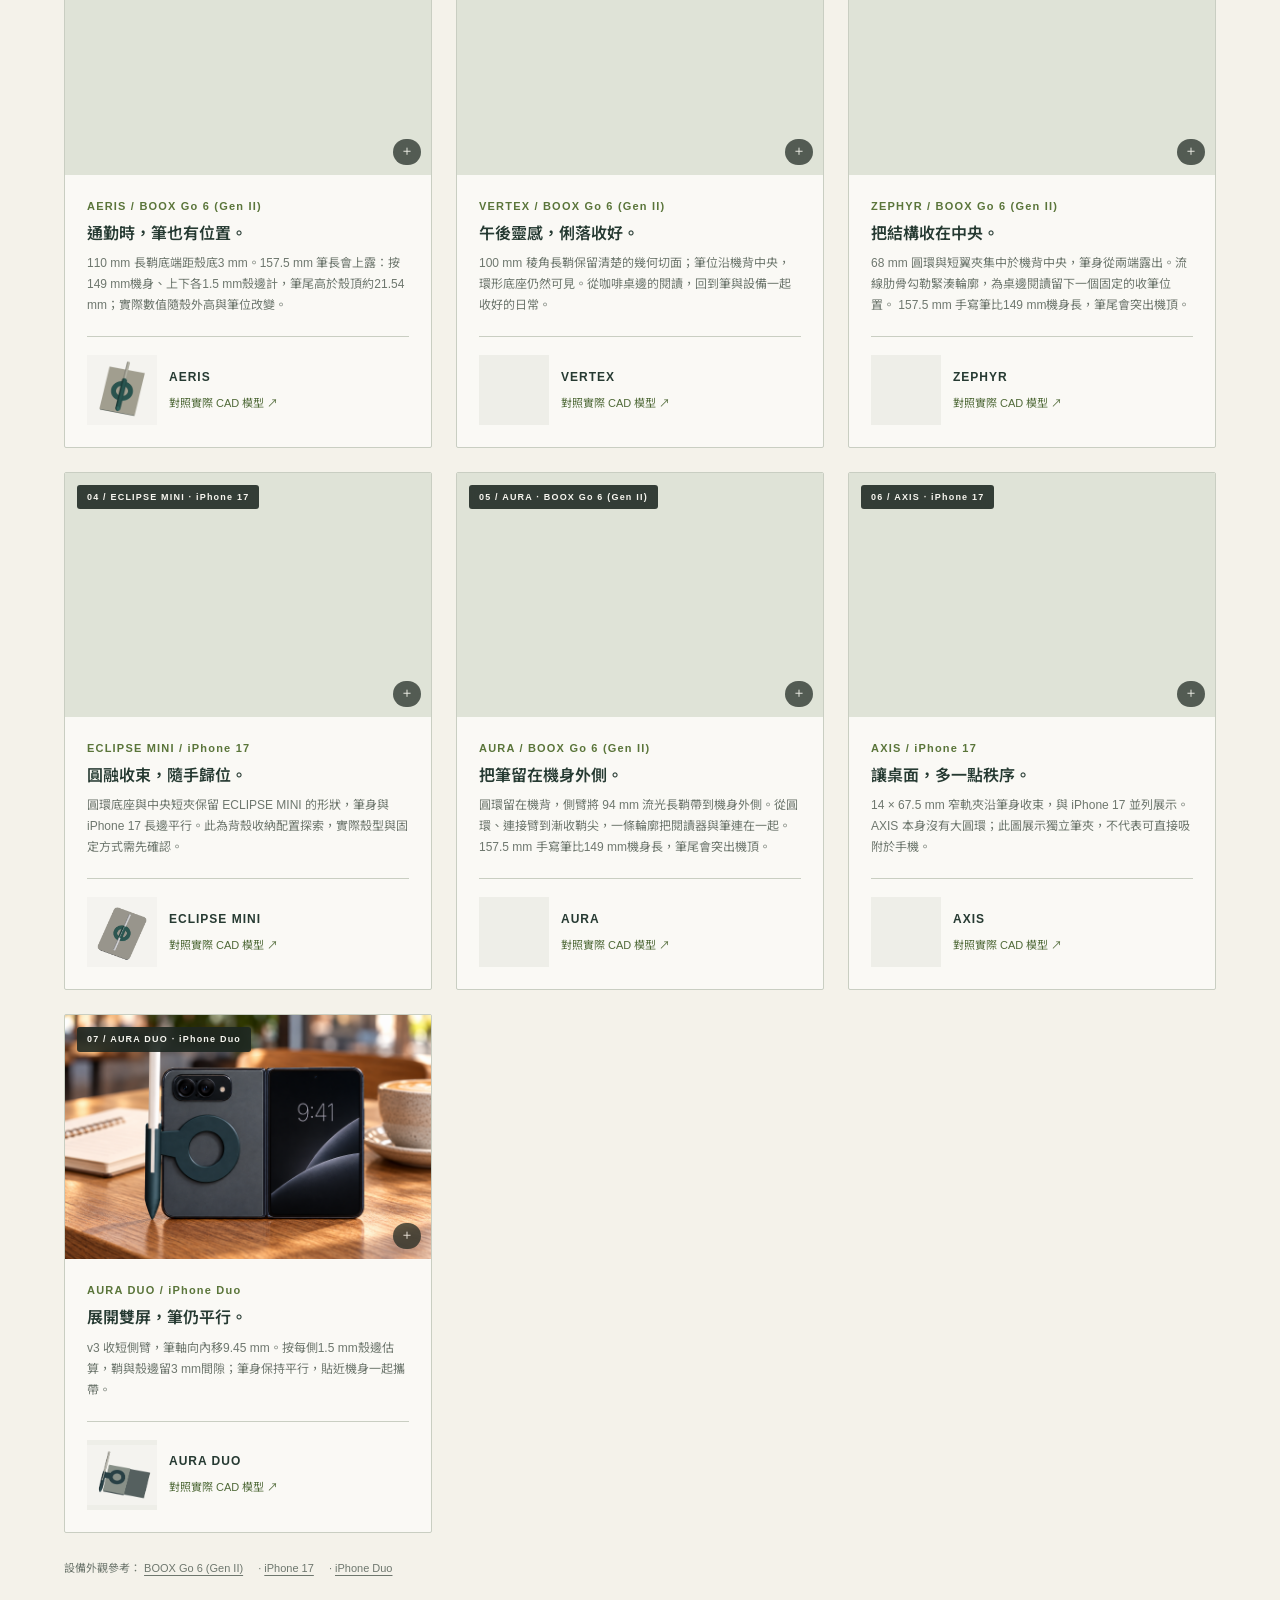
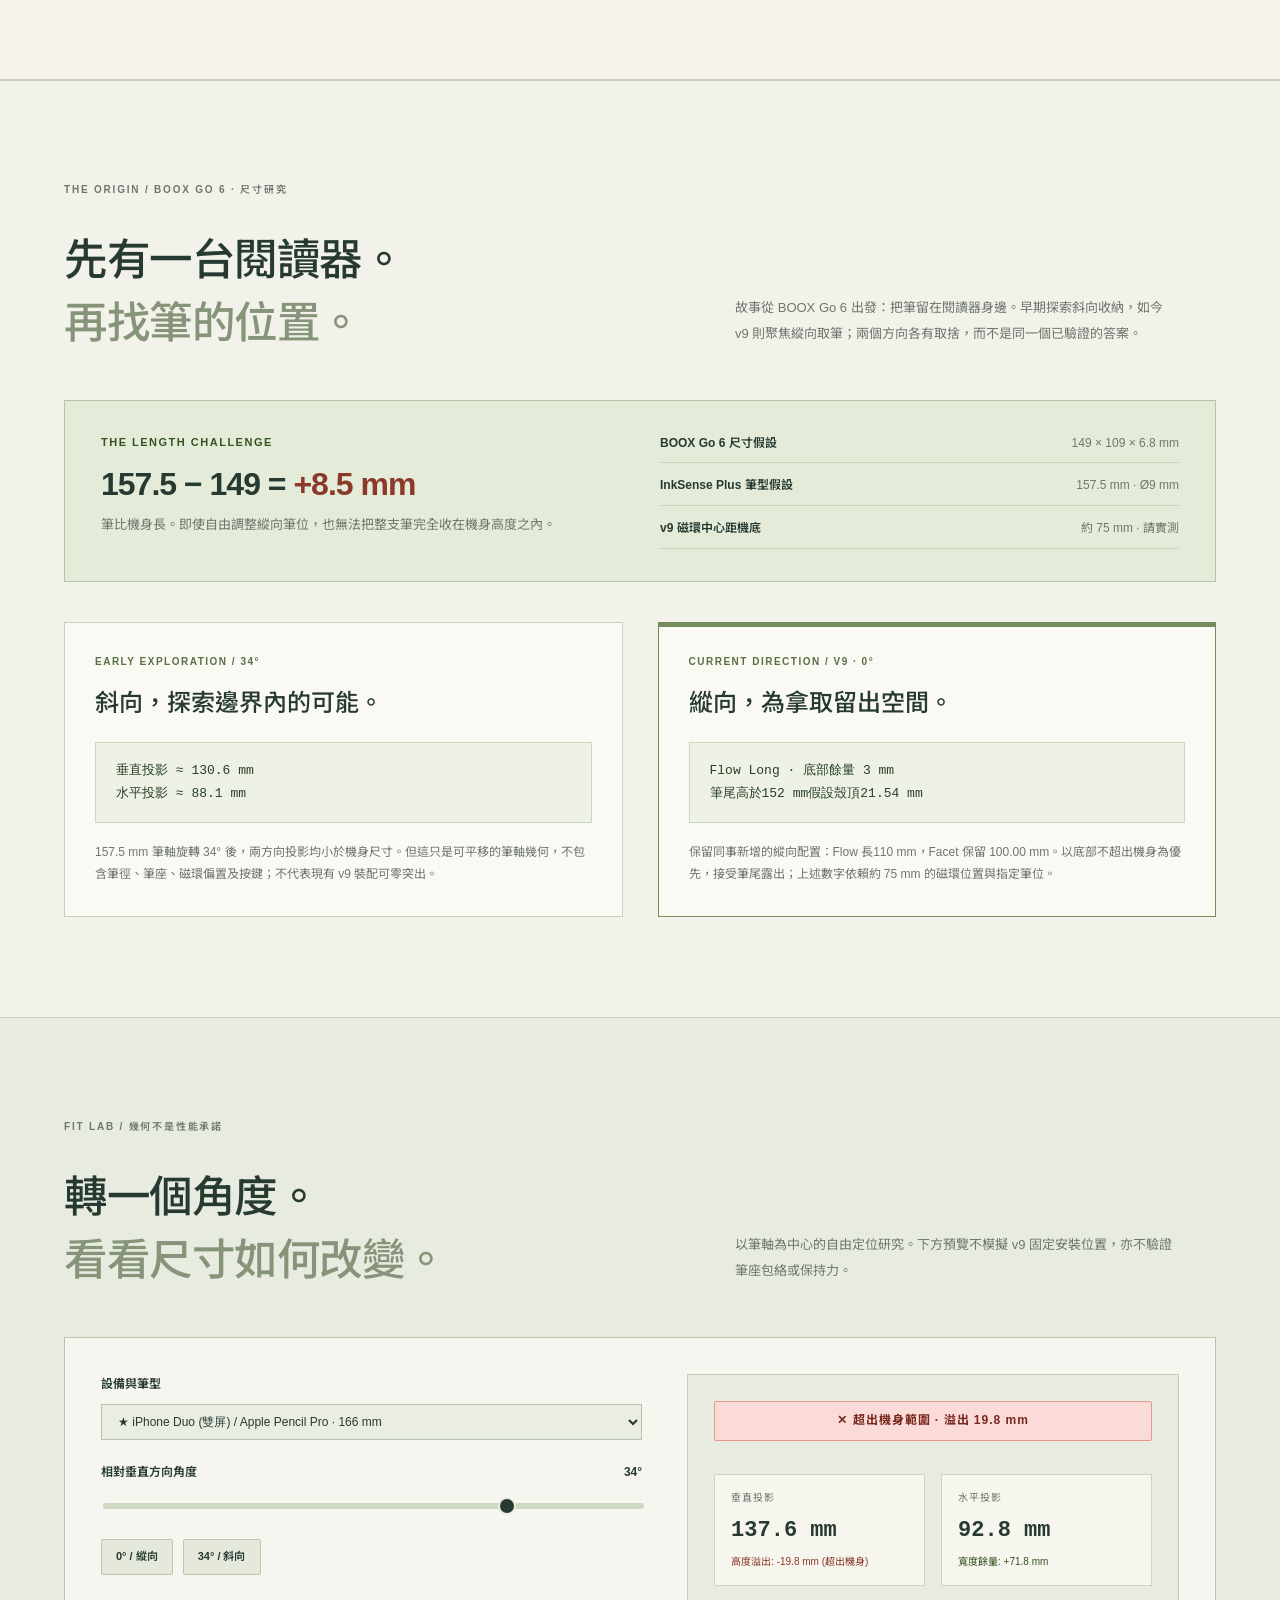
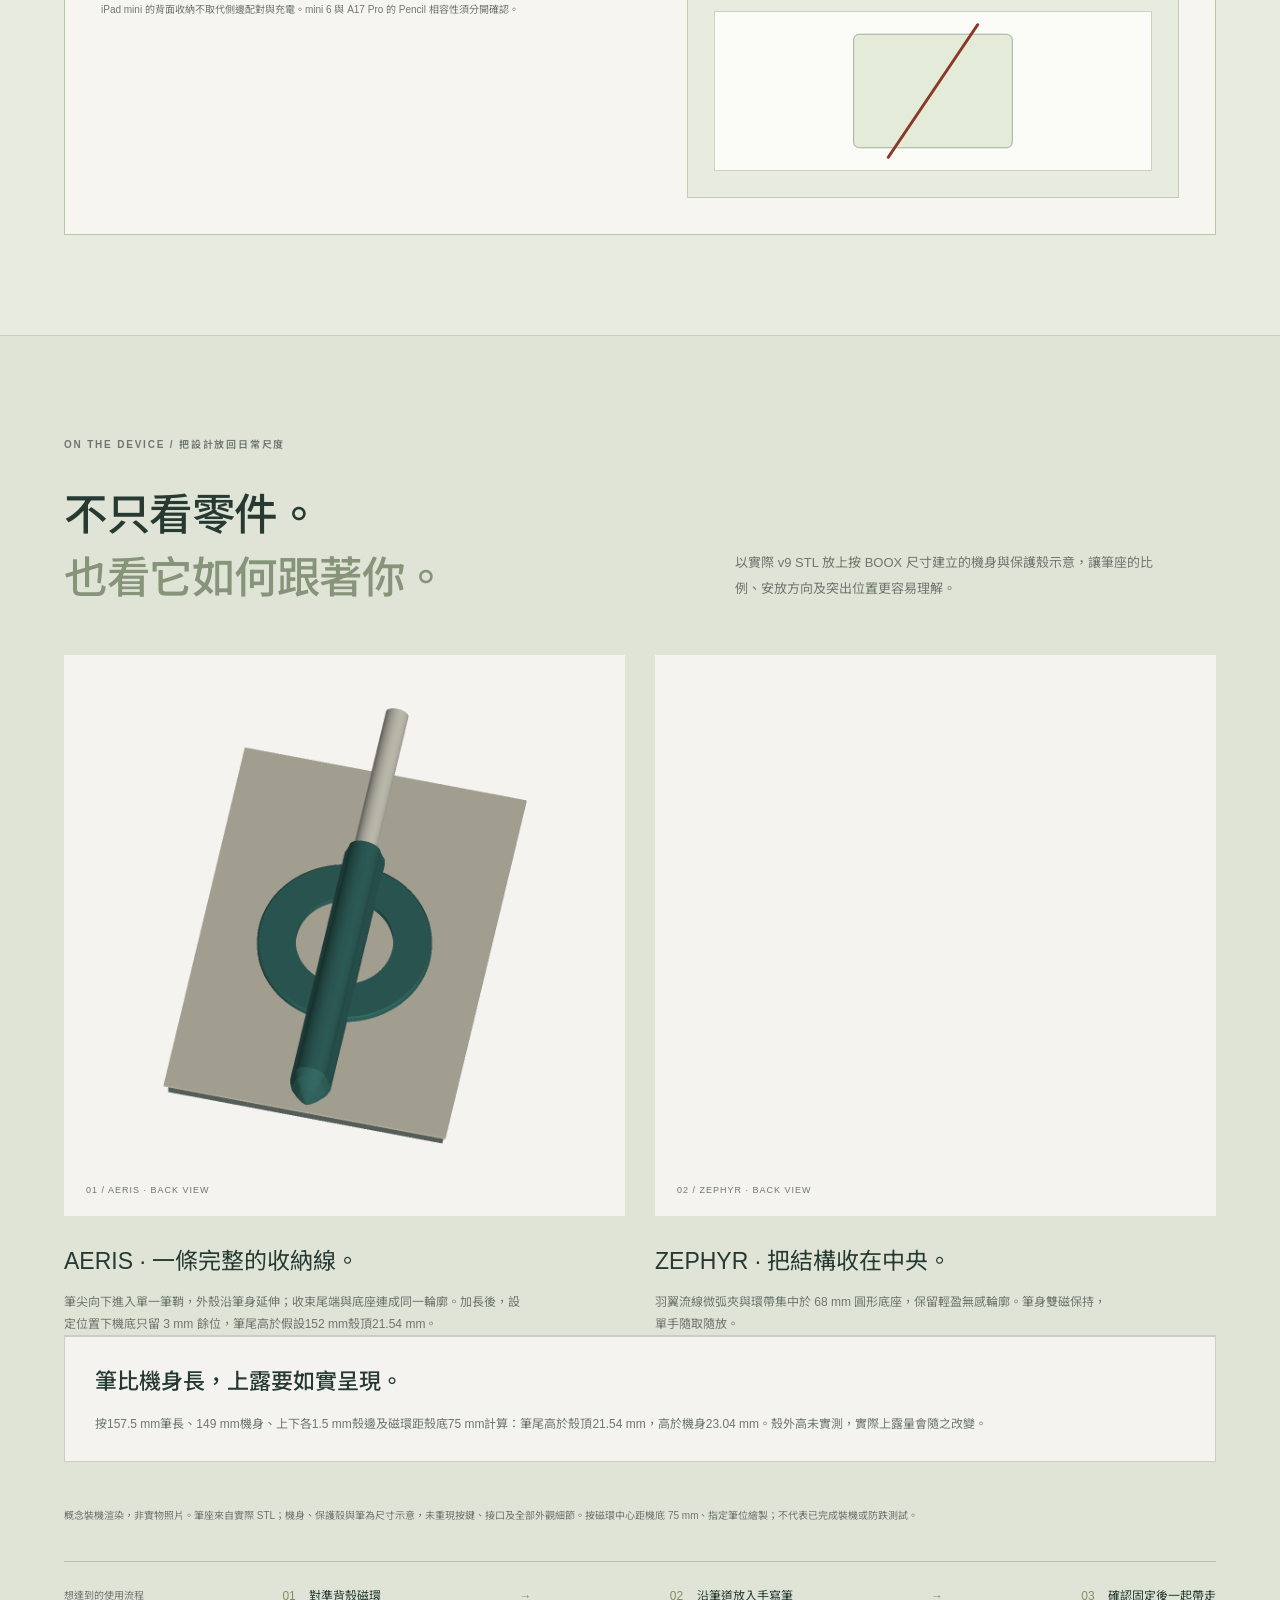
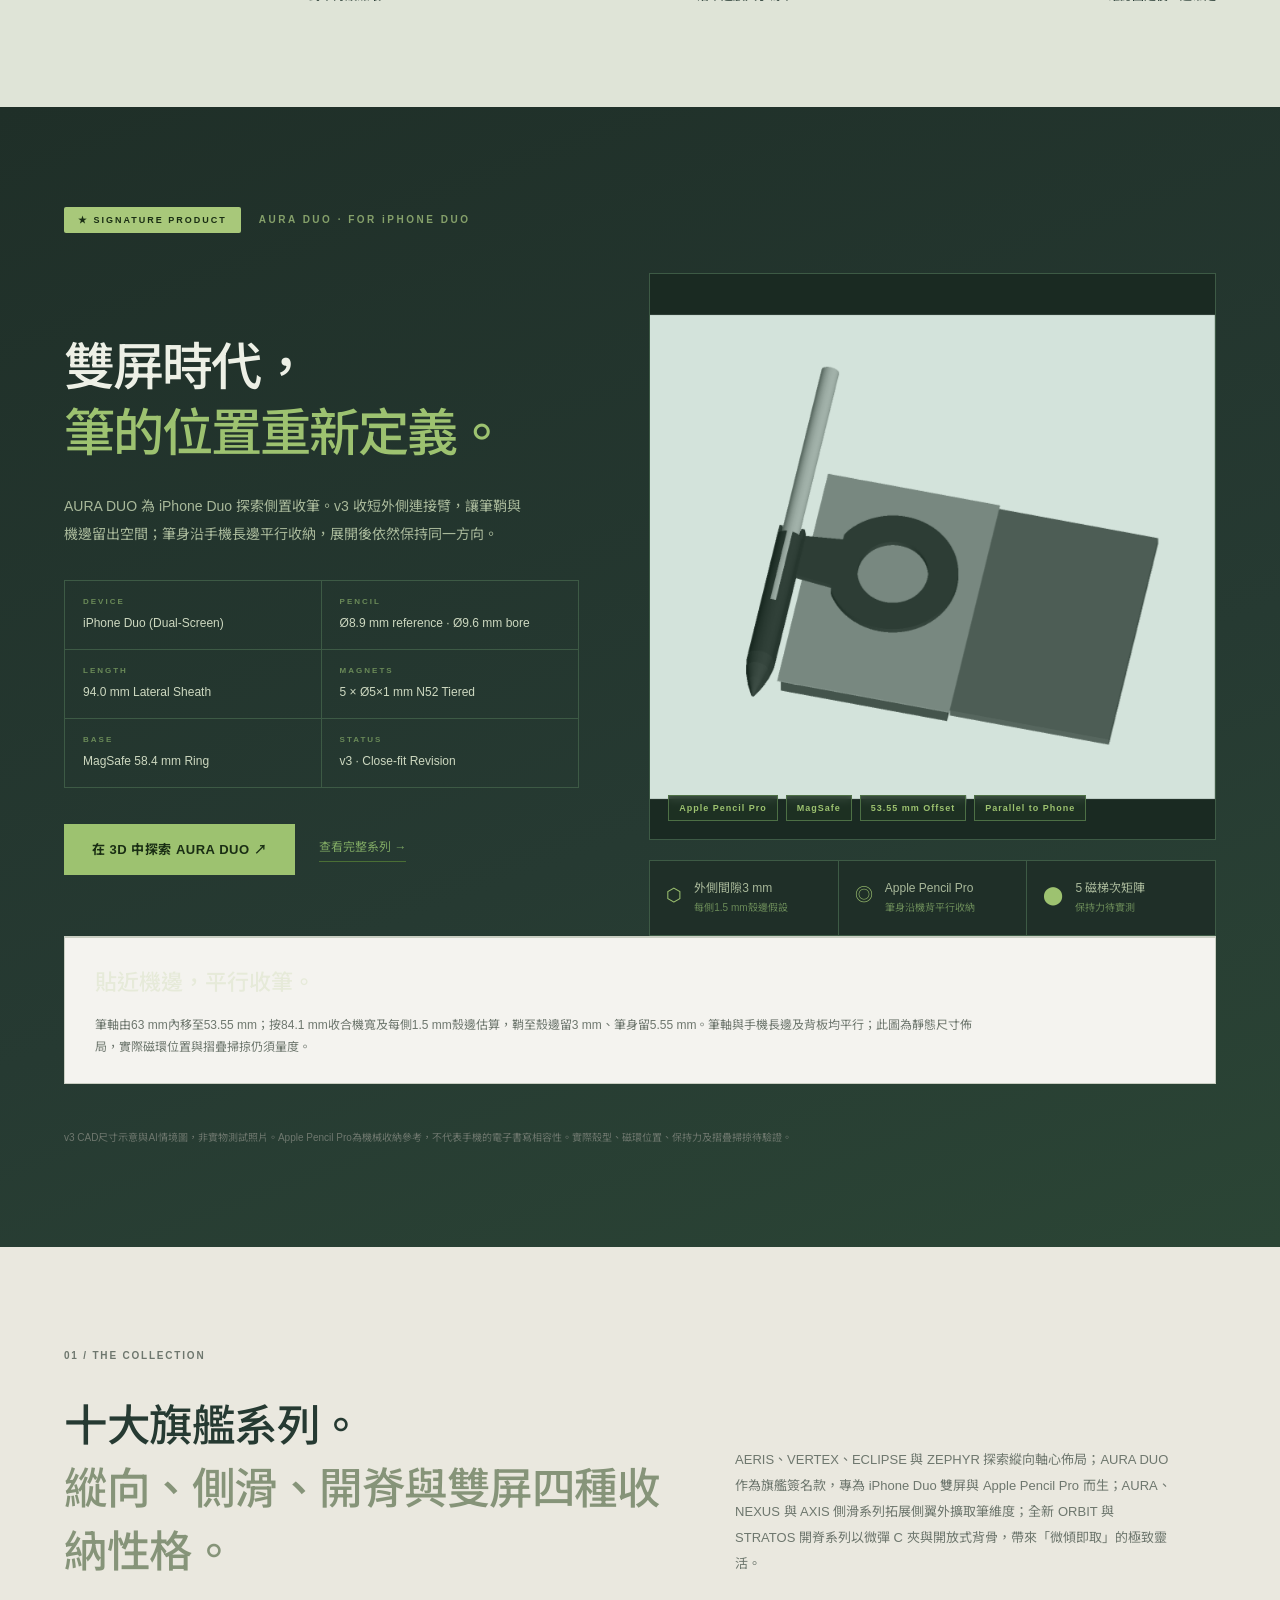
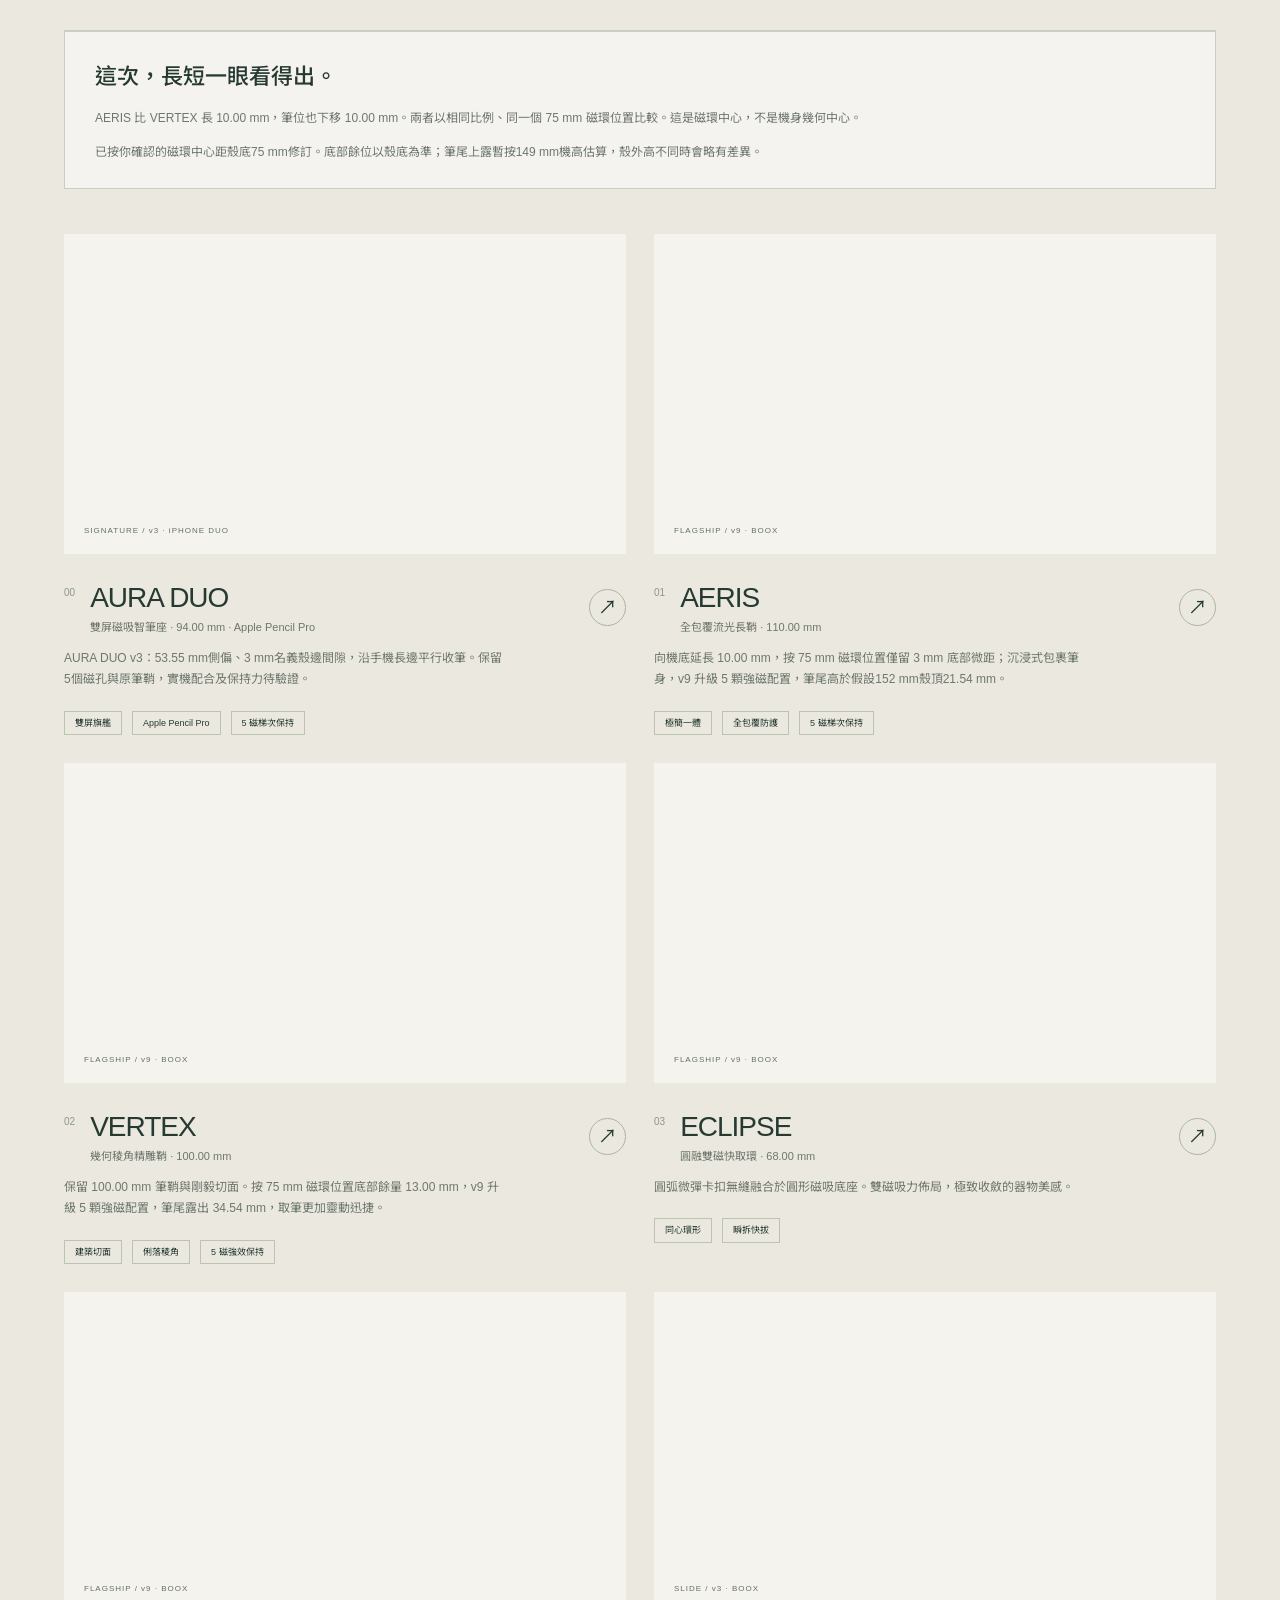
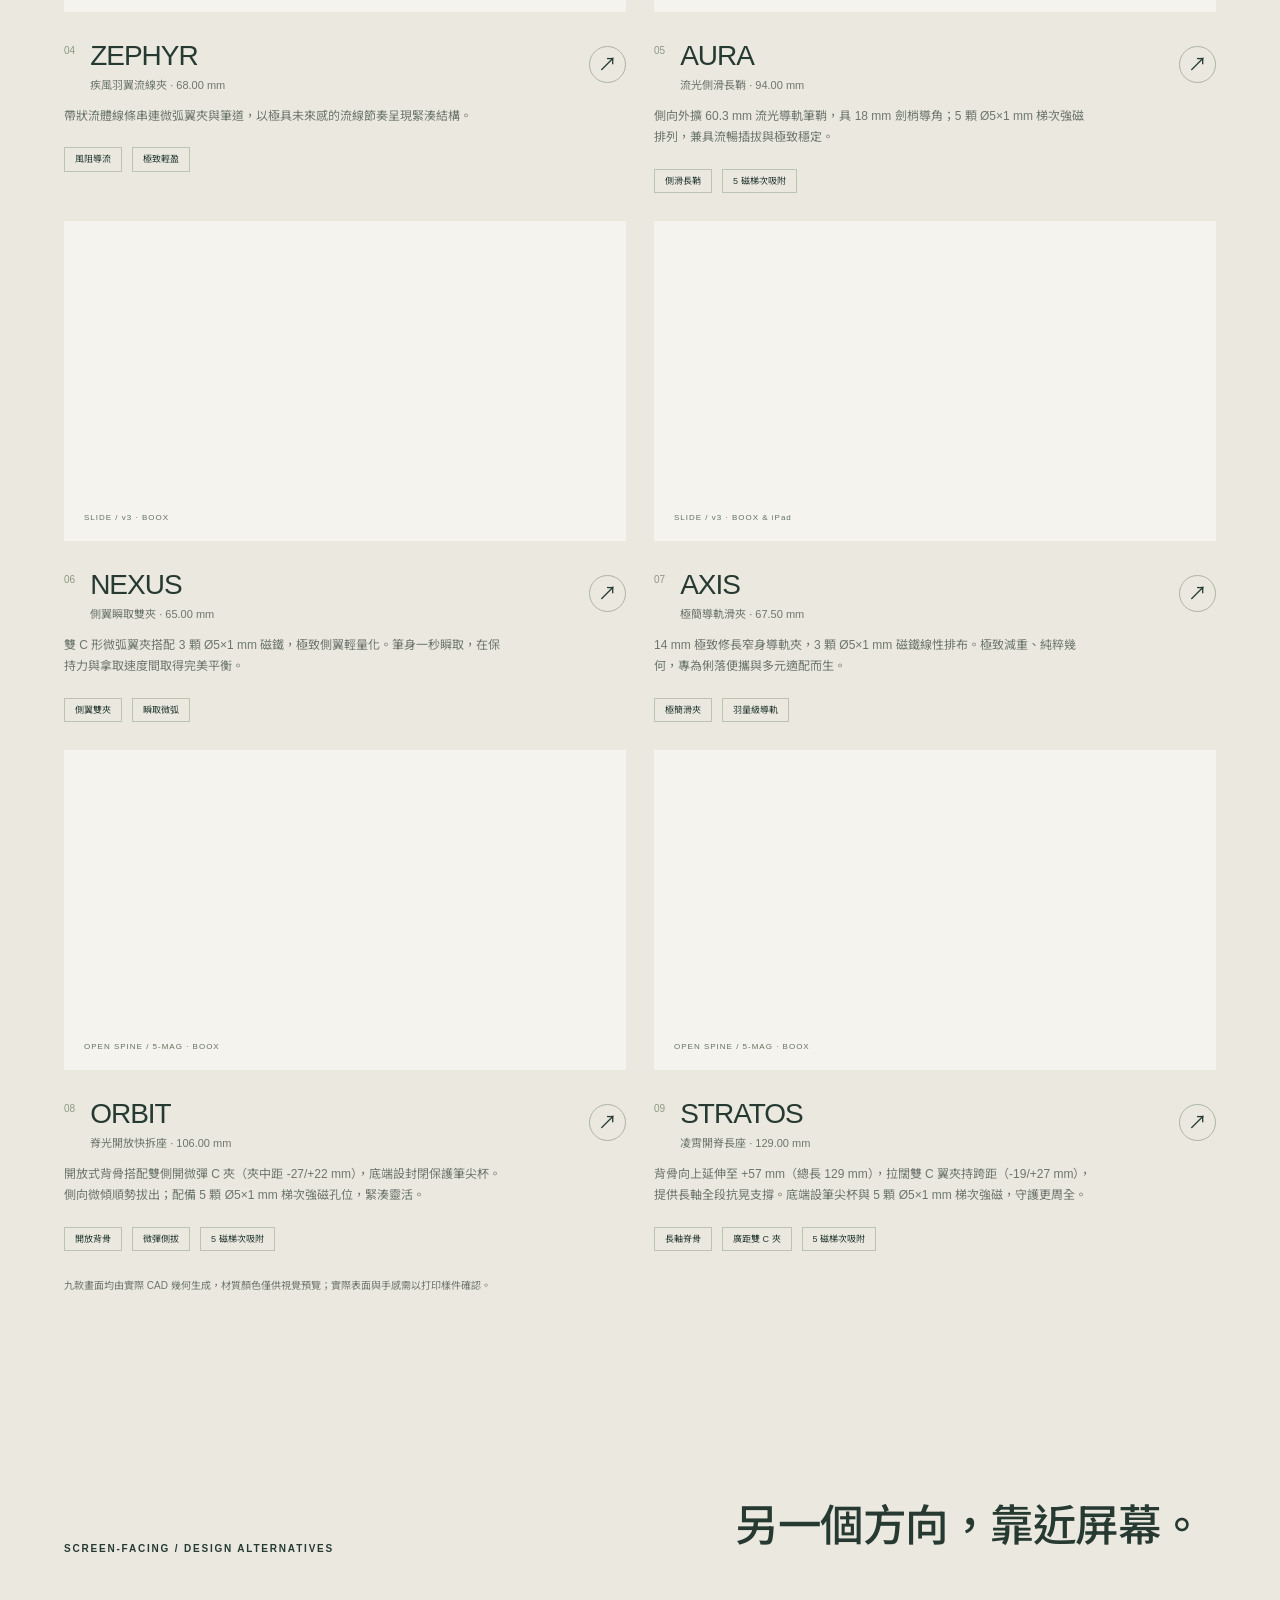
==== commit ffcdd138: "Add flat screen-facing holder variants and STL download packs" ====
--- a/site/index.html
+++ b/site/index.html
@@ -329,7 +329,7 @@
           </article>
           <article class="realworld-card" data-scene="eclipse">
             <div class="realworld-art" role="button" tabindex="0" aria-label="ECLIPSE MINI · iPhone 17 — 圖片放大 / Image preview" data-gallery="realworld" data-index="3">
-              <img src="assets/photos/gallery-v3/eclipse.png" alt="ECLIPSE MINI holder with iPhone 17; AI concept scene based on CAD references" width="1536" height="1024" loading="lazy">
+              <img src="assets/photos/gallery-v7/eclipse.png" alt="ECLIPSE MINI holder with iPhone 17; AI concept scene based on CAD references" width="1536" height="1024" loading="lazy">
               <span class="realworld-tag">04 / ECLIPSE MINI · iPhone 17</span>
               <span class="realworld-zoom-hint" aria-hidden="true">＋</span>
             </div>
@@ -345,7 +345,7 @@
           </article>
           <article class="realworld-card" data-scene="aura">
             <div class="realworld-art" role="button" tabindex="0" aria-label="AURA · BOOX Go 6 (Gen II) — 圖片放大 / Image preview" data-gallery="realworld" data-index="4">
-              <img src="assets/photos/gallery-v6/aura.png" alt="AURA holder with BOOX Go 6 (Gen II); AI concept scene based on CAD references" width="1536" height="1024" loading="lazy">
+              <img src="assets/photos/gallery-v7/aura.png" alt="AURA holder with BOOX Go 6 (Gen II); AI concept scene based on CAD references" width="1536" height="1024" loading="lazy">
               <span class="realworld-tag">05 / AURA · BOOX Go 6 (Gen II)</span>
               <span class="realworld-zoom-hint" aria-hidden="true">＋</span>
             </div>
@@ -820,6 +820,37 @@
         </div>
         <p class="caption">九款畫面均由實際 CAD 幾何生成，材質顏色僅供視覺預覽；實際表面與手感需以打印樣件確認。</p>
       </section>
+      <!-- Section: screen-facing side variants -->
+      <section class="collection section" id="screen-facing">
+        <div class="section-heading">
+          <span class="eyebrow">SCREEN-FACING / DESIGN ALTERNATIVES</span>
+          <h2 data-zh="另一個方向，靠近屏幕。" data-en="A new direction, toward the screen.">另一個方向，靠近屏幕。</h2>
+          <p data-zh="NEXUS、AURA 與 AURA DUO（AURA PRO）的朝屏幕款：磁環貼機背，連接臂水平同層、沒有 L 形落差，筆鞘或筆夾往顯示屏方向凸出。現有朝機背款繼續提供。" data-en="Flat screen-facing v2s for NEXUS, AURA and AURA DUO (AURA PRO). The ring stays on the back; a flat bridge carries the holder toward the display with zero vertical step. Original back-facing designs remain available.">NEXUS、AURA 與 AURA DUO（AURA PRO）的朝屏幕款：磁環貼機背，連接臂水平同層、沒有 L 形落差，筆鞘或筆夾往顯示屏方向凸出。現有朝機背款繼續提供。</p>
+        </div>
+        <div class="collection-grid">
+          <article class="product-card">
+            <div class="product-art"><img loading="lazy" src="assets/renders/screen-facing/NEXUS_SCREEN.png" alt="NEXUS SCREEN CAD — screen-facing holder, schematic case"><span>SCREEN / CAD CONCEPT</span></div>
+            <div class="product-heading"><span class="product-number">06 / S</span><h3>NEXUS SCREEN<small data-zh="朝屏幕水平直臂款" data-en="Flat screen-facing v2">朝屏幕水平直臂款</small></h3><button class="inspect-btn" data-inspect="NEXUS_SCREEN" aria-label="3D NEXUS SCREEN">↗</button></div>
+            <p data-zh="BOOX Go 6 Gen II 專用尺寸配置：雙 C 夾朝屏幕，水平直臂接駁。" data-en="Sized for BOOX Go 6 Gen II: screen-facing dual C-clips with a flat bridge.">BOOX Go 6 Gen II 專用尺寸配置：雙 C 夾朝屏幕，水平直臂接駁。</p>
+            <div class="tags"><span data-zh="朝屏幕" data-en="Screen-facing">朝屏幕</span><span data-zh="概念打樣" data-en="CAD concept">概念打樣</span></div>
+          </article>
+          <article class="product-card">
+            <div class="product-art"><img loading="lazy" src="assets/renders/screen-facing/AURA_SCREEN.png" alt="AURA SCREEN CAD — screen-facing holder, schematic case"><span>SCREEN / CAD CONCEPT</span></div>
+            <div class="product-heading"><span class="product-number">05 / S</span><h3>AURA SCREEN<small data-zh="朝屏幕水平直臂款" data-en="Flat screen-facing v2">朝屏幕水平直臂款</small></h3><button class="inspect-btn" data-inspect="AURA_SCREEN" aria-label="3D AURA SCREEN">↗</button></div>
+            <p data-zh="BOOX Go 6 Gen II 尺寸配置：長鞘朝屏幕，水平直臂接駁，筆身沿長邊。" data-en="Sized for BOOX Go 6 Gen II: screen-facing sheath with a flat bridge, parallel to the long edge.">BOOX Go 6 Gen II 尺寸配置：長鞘朝屏幕，水平直臂接駁，筆身沿長邊。</p>
+            <div class="tags"><span data-zh="朝屏幕" data-en="Screen-facing">朝屏幕</span><span data-zh="概念打樣" data-en="CAD concept">概念打樣</span></div>
+          </article>
+          <article class="product-card">
+            <div class="product-art"><img loading="lazy" src="assets/renders/screen-facing/AURA_DUO_SCREEN.png" alt="AURA DUO SCREEN CAD — screen-facing holder, schematic case"><span>SCREEN / CAD CONCEPT</span></div>
+            <div class="product-heading"><span class="product-number">00 / S</span><h3>AURA DUO SCREEN<small data-zh="朝屏幕水平直臂款" data-en="Flat screen-facing v2">朝屏幕水平直臂款</small></h3><button class="inspect-btn" data-inspect="AURA_DUO_SCREEN" aria-label="3D AURA DUO SCREEN">↗</button></div>
+            <p data-zh="iPhone Duo 尺寸配置：水平直臂接駁；已檢查收合包絡，摺疊仍待驗證。" data-en="Sized for iPhone Duo: a flat bridge checked against the closed-device envelope; fold sweep remains unverified.">iPhone Duo 尺寸配置：水平直臂接駁；已檢查收合包絡，摺疊仍待驗證。</p>
+            <div class="tags"><span data-zh="朝屏幕" data-en="Screen-facing">朝屏幕</span><span data-zh="概念打樣" data-en="CAD concept">概念打樣</span></div>
+          </article>
+        </div>
+        <p class="caption" data-zh="灰綠色機身為包絡示意，橙色為 v2 實際 STL。按官方機身尺寸、每面暫加1.5 mm保護殼檢查；三款水平直臂落差0 mm、鞘至假設殼邊3 mm。實機與 DUO 摺疊仍待驗證。" data-en="Grey-green shows the case envelope; orange is the actual v2 STL. Official device dimensions plus provisional 1.5 mm case allowances are used. All bridges have zero vertical step and 3 mm nominal case clearance. Physical fit and DUO folding remain unverified.">灰綠色機身為包絡示意，橙色為 v2 實際 STL。按官方機身尺寸、每面暫加1.5 mm保護殼檢查；三款水平直臂落差0 mm、鞘至假設殼邊3 mm。實機與 DUO 摺疊仍待驗證。</p>
+        <figure class="placement-figure"><img loading="lazy" src="assets/renders/screen-facing/flat_profiles_v2.png" alt="Three actual v2 STL side profiles: flat bridges, zero L-shaped step"><figcaption data-zh="三款實際 STL 側視：水平直臂，落差0 mm。" data-en="Actual v2 STL side profiles: flat bridges, zero vertical step.">三款實際 STL 側視：水平直臂，落差0 mm。</figcaption></figure>
+        <a class="pack-link" href="assets/downloads/Screen_Facing_Flat_v2.zip" download><span data-zh="下載朝屏幕概念打樣包 · 3 款 STL、渲染圖與尺寸說明" data-en="Download screen-facing concepts · 3 STLs, renders and dimensions">下載朝屏幕概念打樣包 · 3 款 STL、渲染圖與尺寸說明</span><span>↓</span></a>
+      </section>
       <!-- Section: anatomy -->
       <section class="detail section" id="anatomy">
         <div class="detail-index">
@@ -1219,6 +1250,7 @@
 <a class="pack-link" href="assets/downloads/AURA_DUO_v3.zip" download><span>AURA DUO v3 <small>Revised STL · Source · Clearance checks · ZIP</small></span><span>↓</span></a>
           <a class="pack-link" href="assets/stl/side/AURA_DUO_iPhone_v3.stl" download><span>AURA DUO v3 STL <small>★ iPhone Duo 雙屏專用 · Apple Pencil Pro (Ø8.9mm) · 5 磁底座 · STL</small></span><span>↓</span></a>
           <a class="pack-link" href="assets/downloads/BOOX_iPad_v9_print_pack.zip" download><span>v9 旗艦打樣包 <small>6 款旗艦 (AERIS / VERTEX / ECLIPSE / ZEPHYR / TITAN PRO / ECLIPSE MINI) · 試片 · 墊片</small></span><span>↓</span></a>
+          <a class="pack-link" href="assets/downloads/Screen_Facing_Flat_v2.zip" download><span data-zh="朝屏幕概念打樣包 · NEXUS / AURA / AURA DUO" data-en="Screen-facing concept pack · NEXUS / AURA / AURA DUO">朝屏幕概念打樣包 · NEXUS / AURA / AURA DUO</span><span>↓</span></a>
           <a class="pack-link" href="assets/downloads/three_holder_designs_v3.zip" download><span>側滑外擴打樣包 <small>3 款側滑模型 (AURA / NEXUS / AXIS) · 墊片 · ZIP</small></span><span>↓</span></a>
           <a class="pack-link" href="assets/downloads/BOOX_Open_Spine_Duo_Five_Magnets.zip" download><span>開脊微彈雙款打樣包 <small>2 款開脊模型 (ORBIT / STRATOS) · 5 磁底座 · 夾片 · 墊片 · ZIP</small></span><span>↓</span></a>
           <a href="assets/downloads/PRINT_GUIDE_ZH.md" download><span>繁體中文打樣指南 <small>材料、公差、裝配與驗證清單 · MD</small></span><span>↓</span></a>
@@ -1269,7 +1301,7 @@
     <script src="js/vendor/STLLoader.js"></script>
     <script src="js/models.js?v=fit-v4"></script>
     <script src="js/viewer.js"></script>
-    <script src="js/lifestyle.js?v=gallery-v6"></script>
-    <script src="js/main.js?v=gallery-v6"></script>
+    <script src="js/lifestyle.js?v=gallery-v7"></script>
+    <script src="js/main.js?v=gallery-v7"></script>
   </body>
 </html>
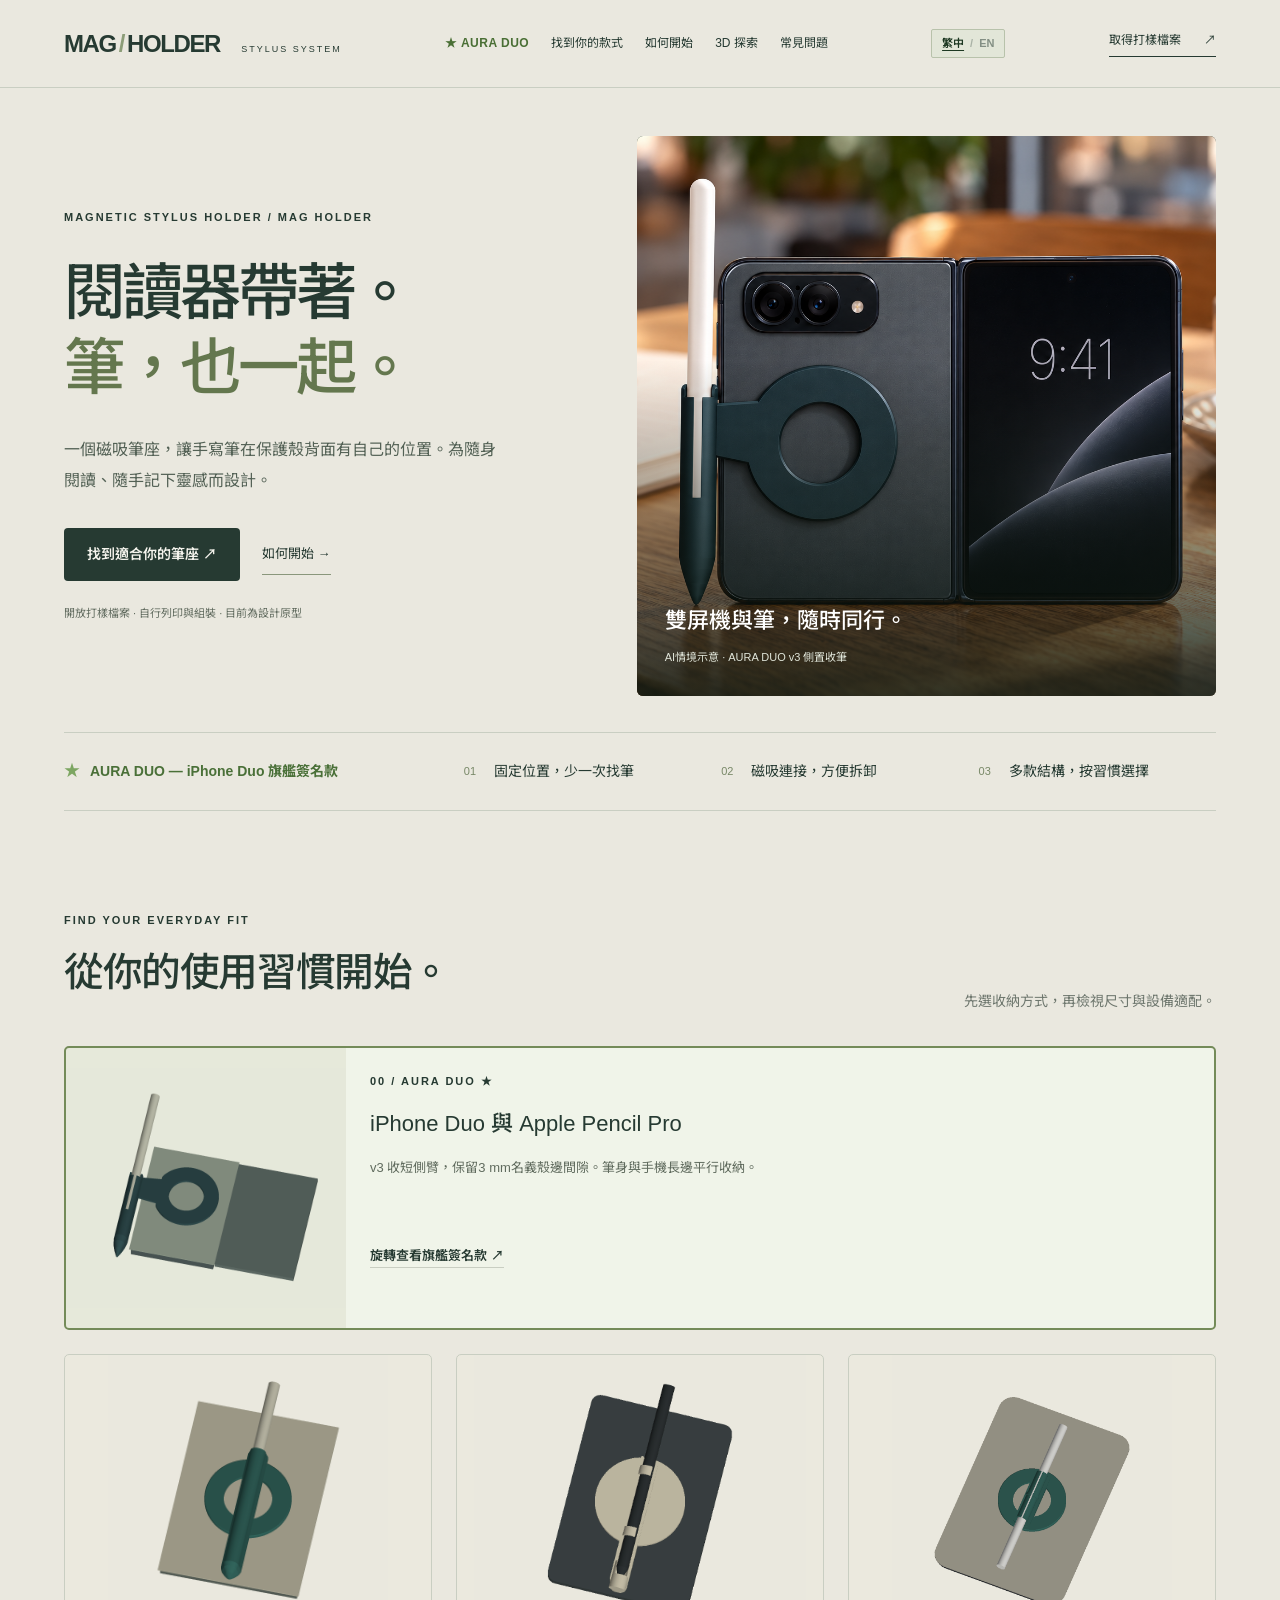
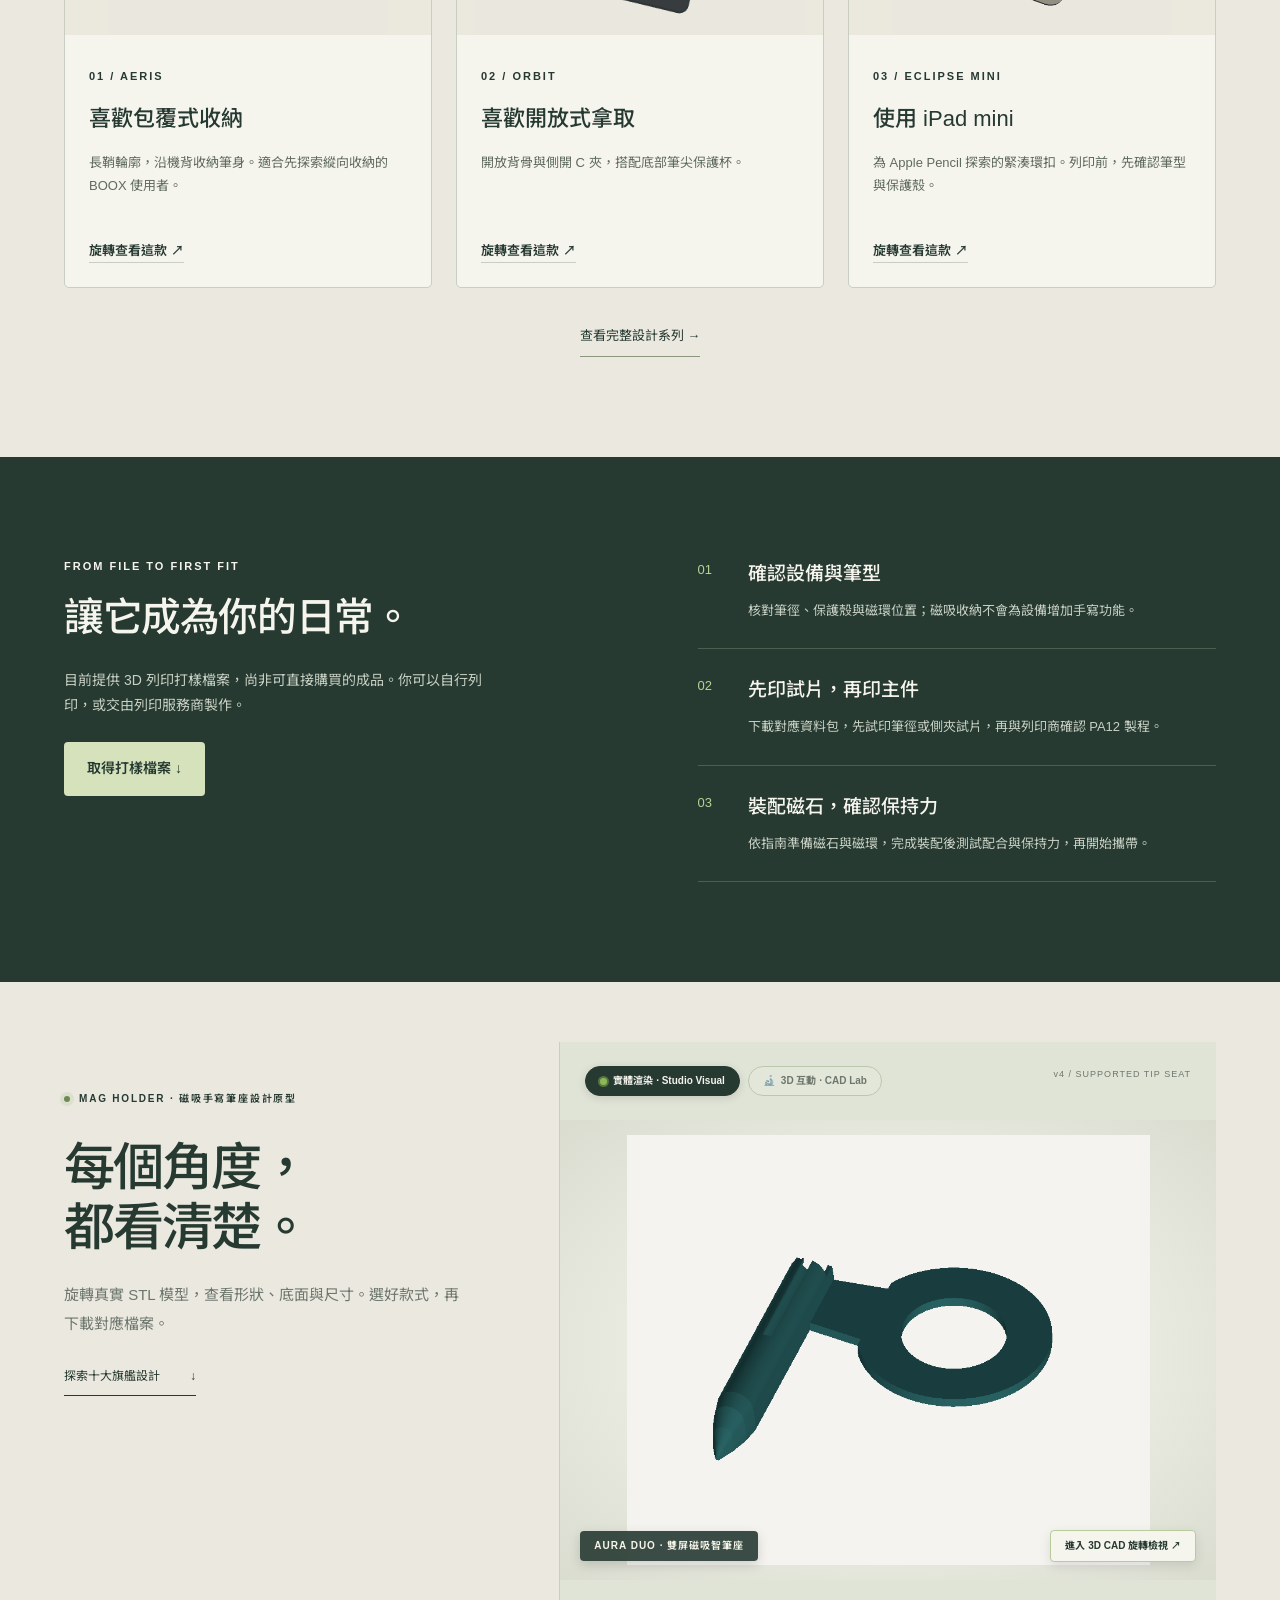
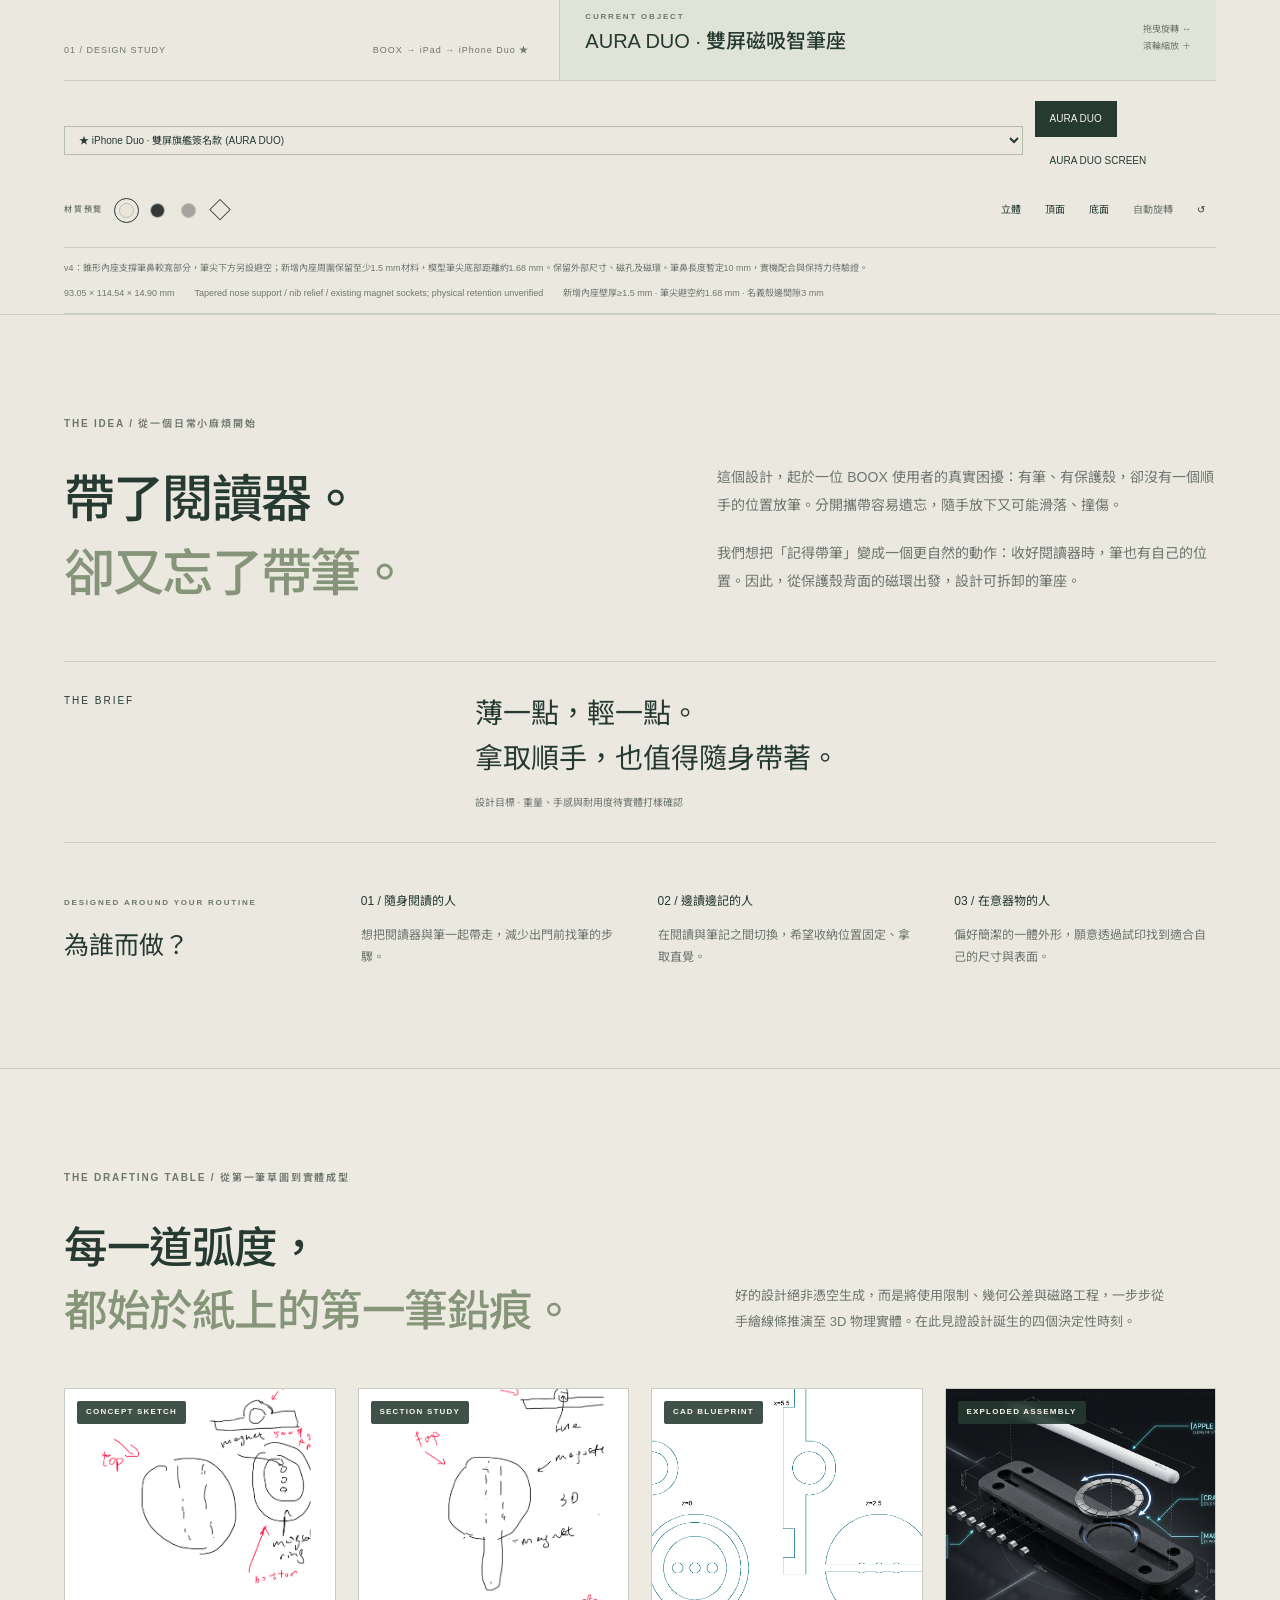
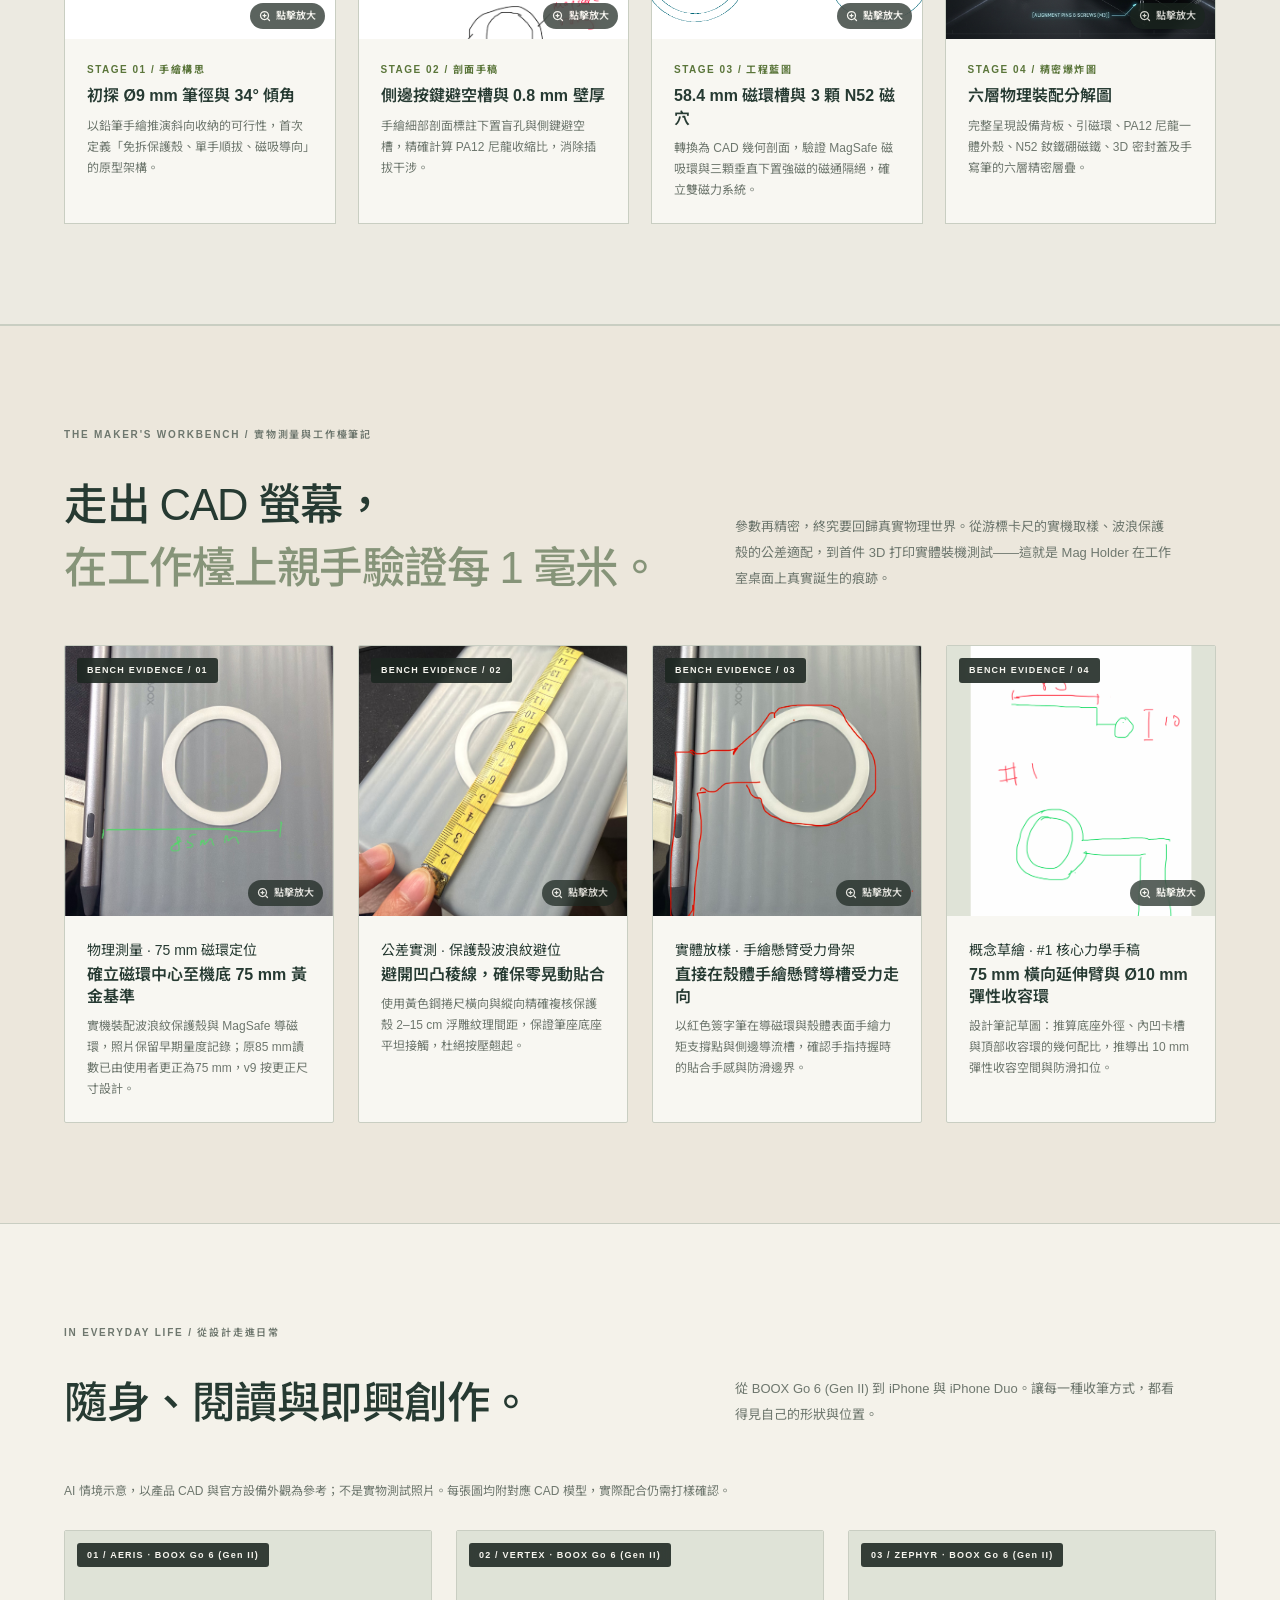
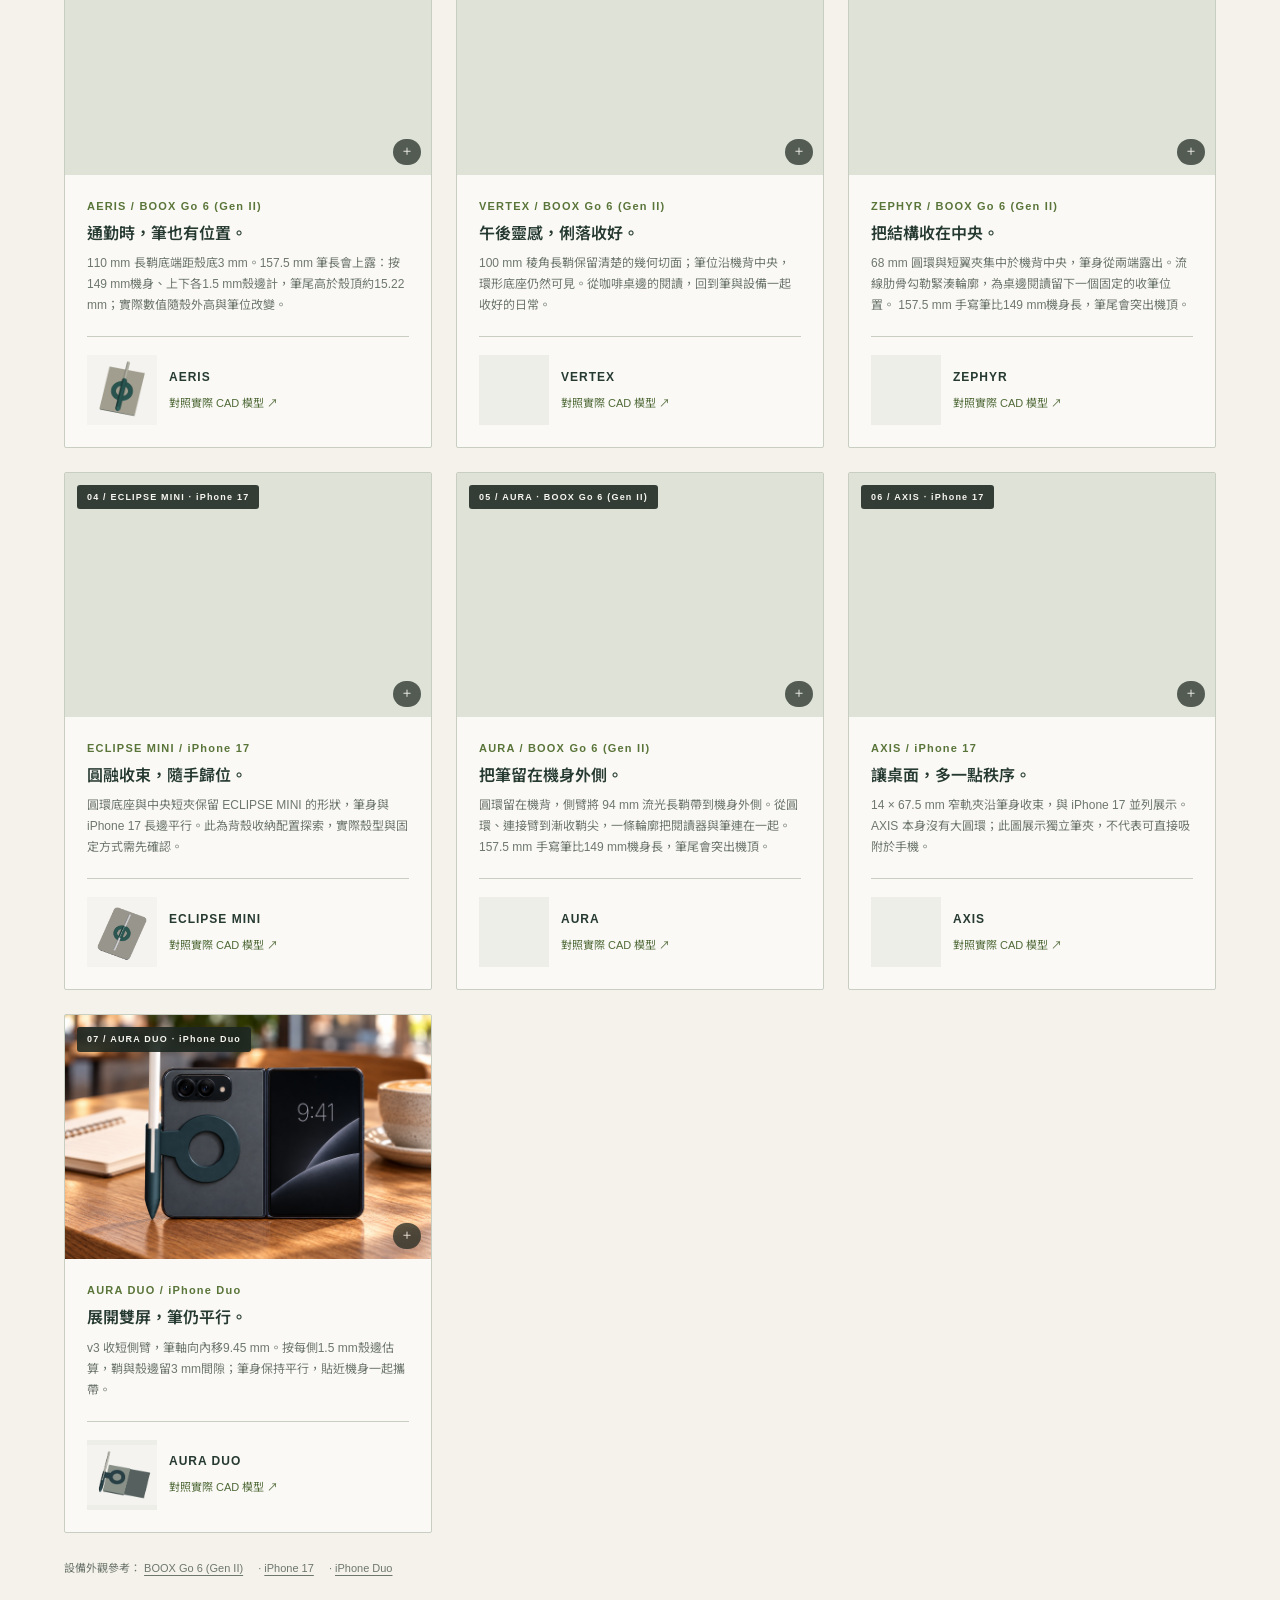
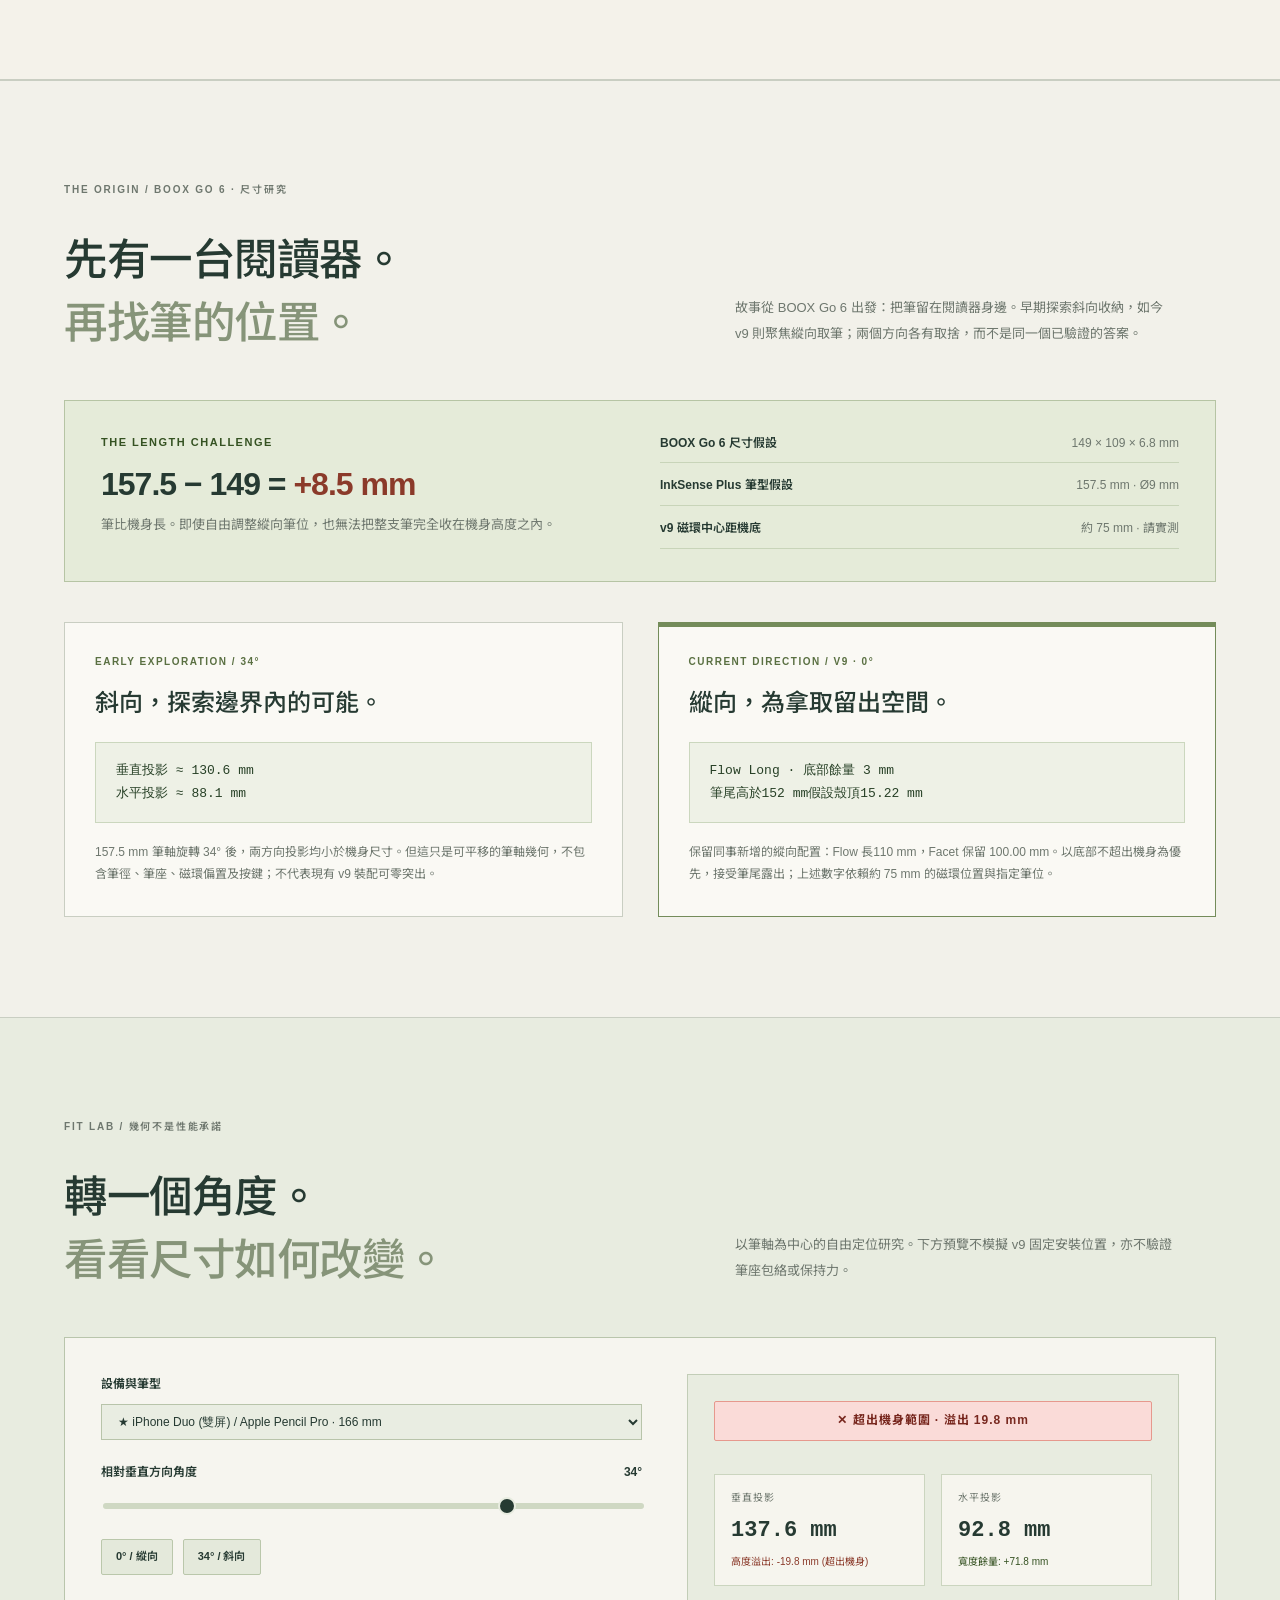
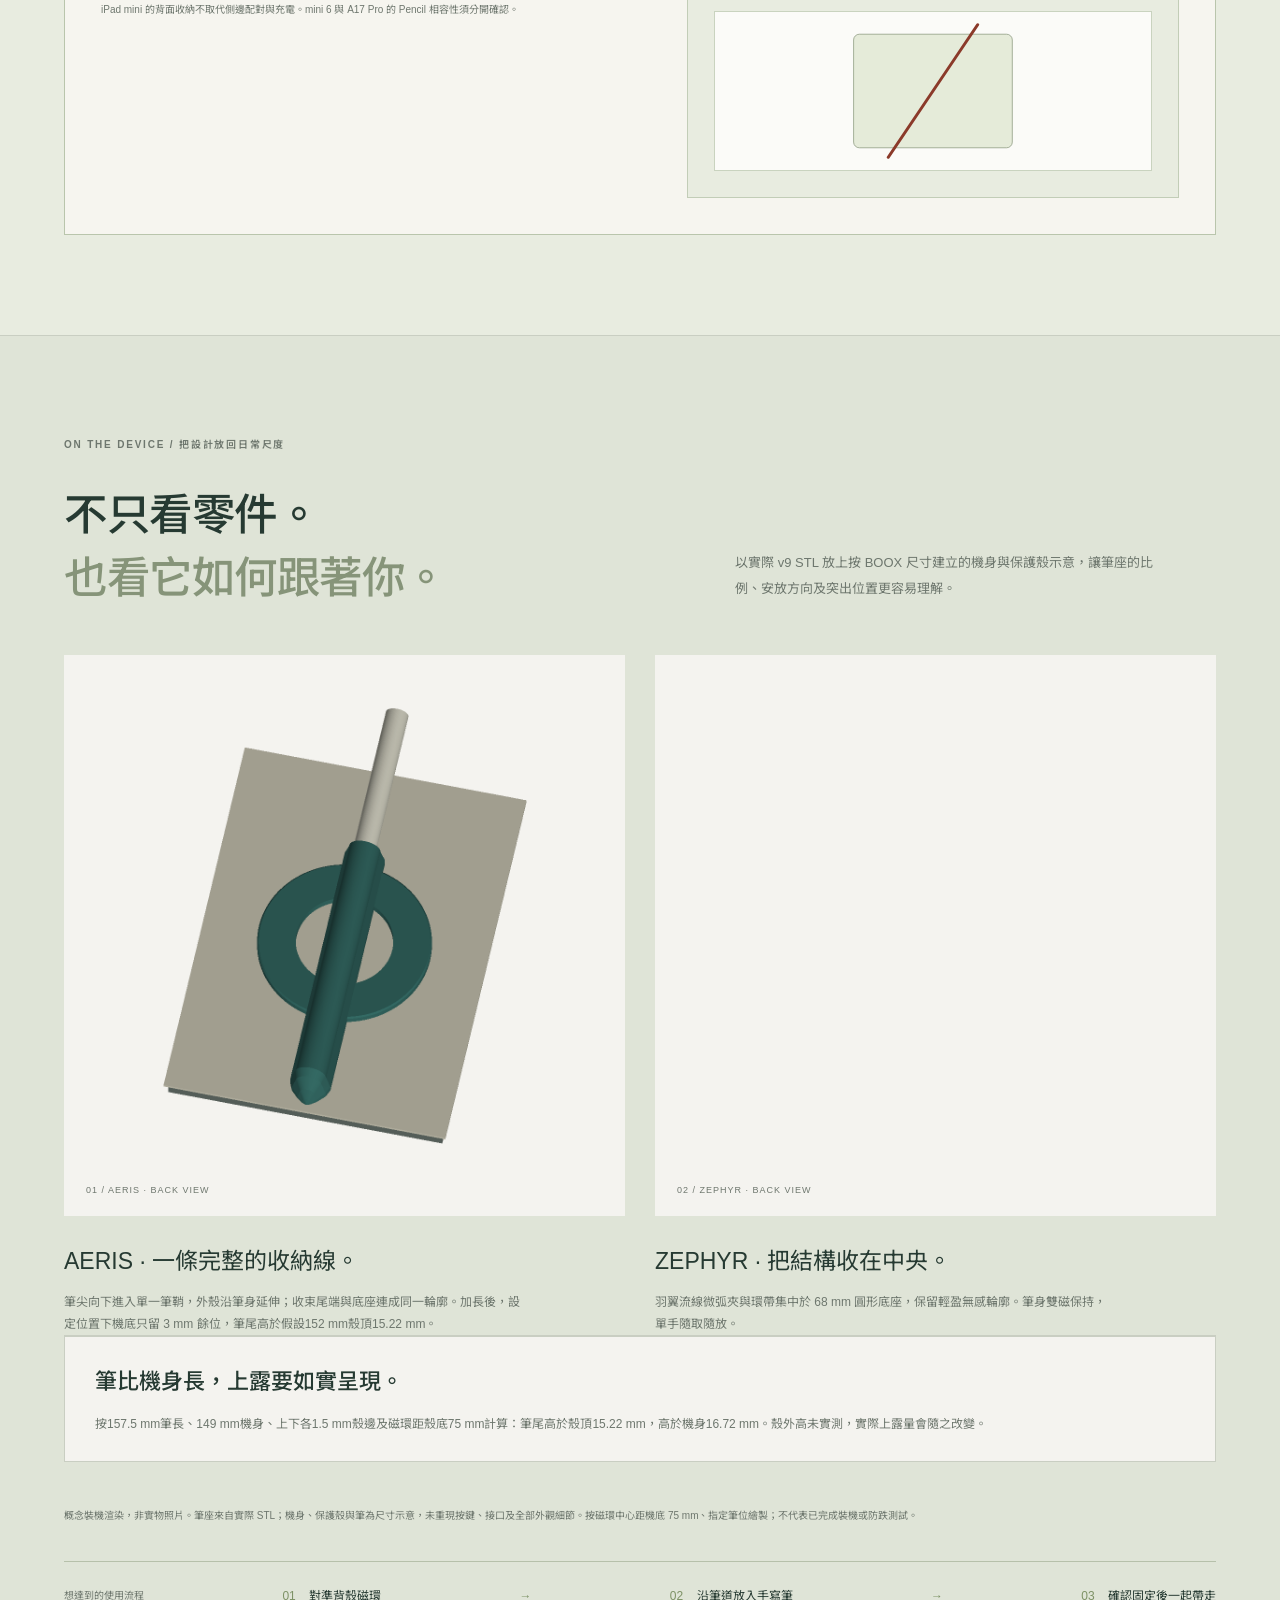
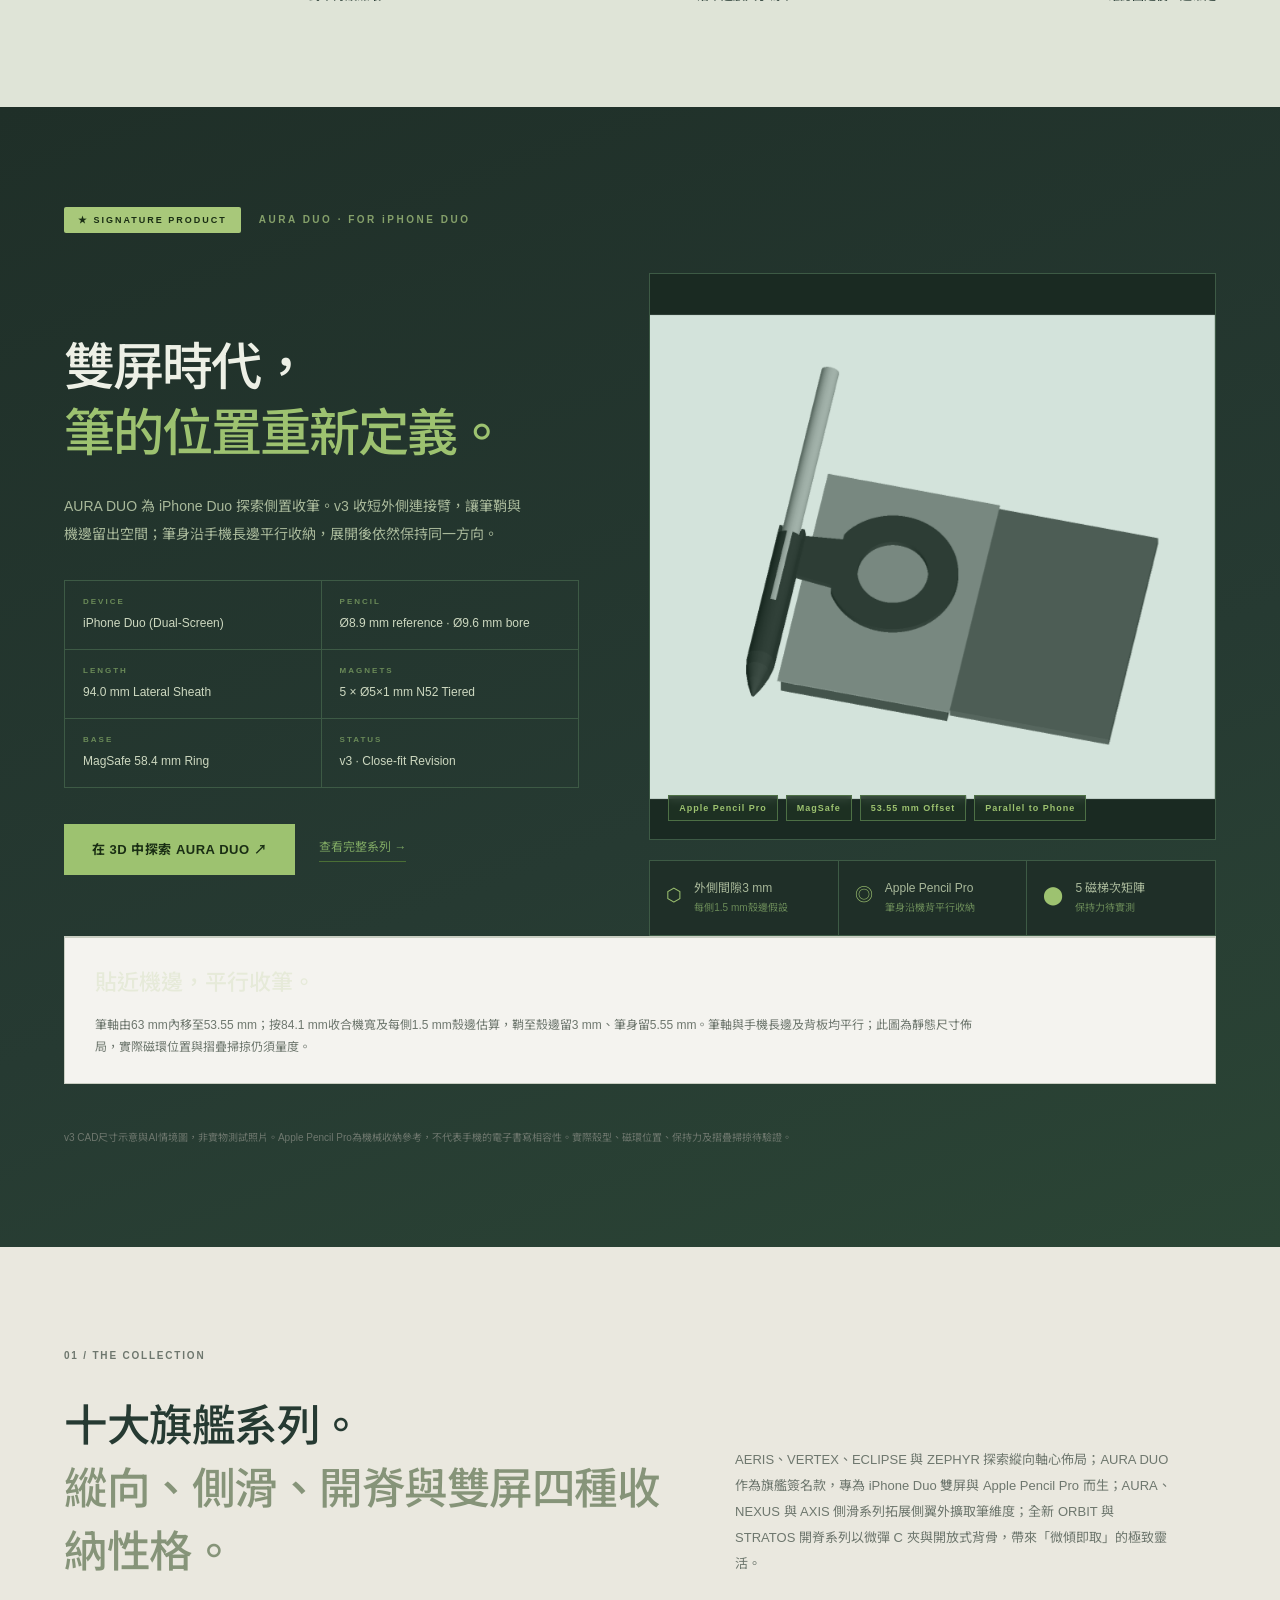
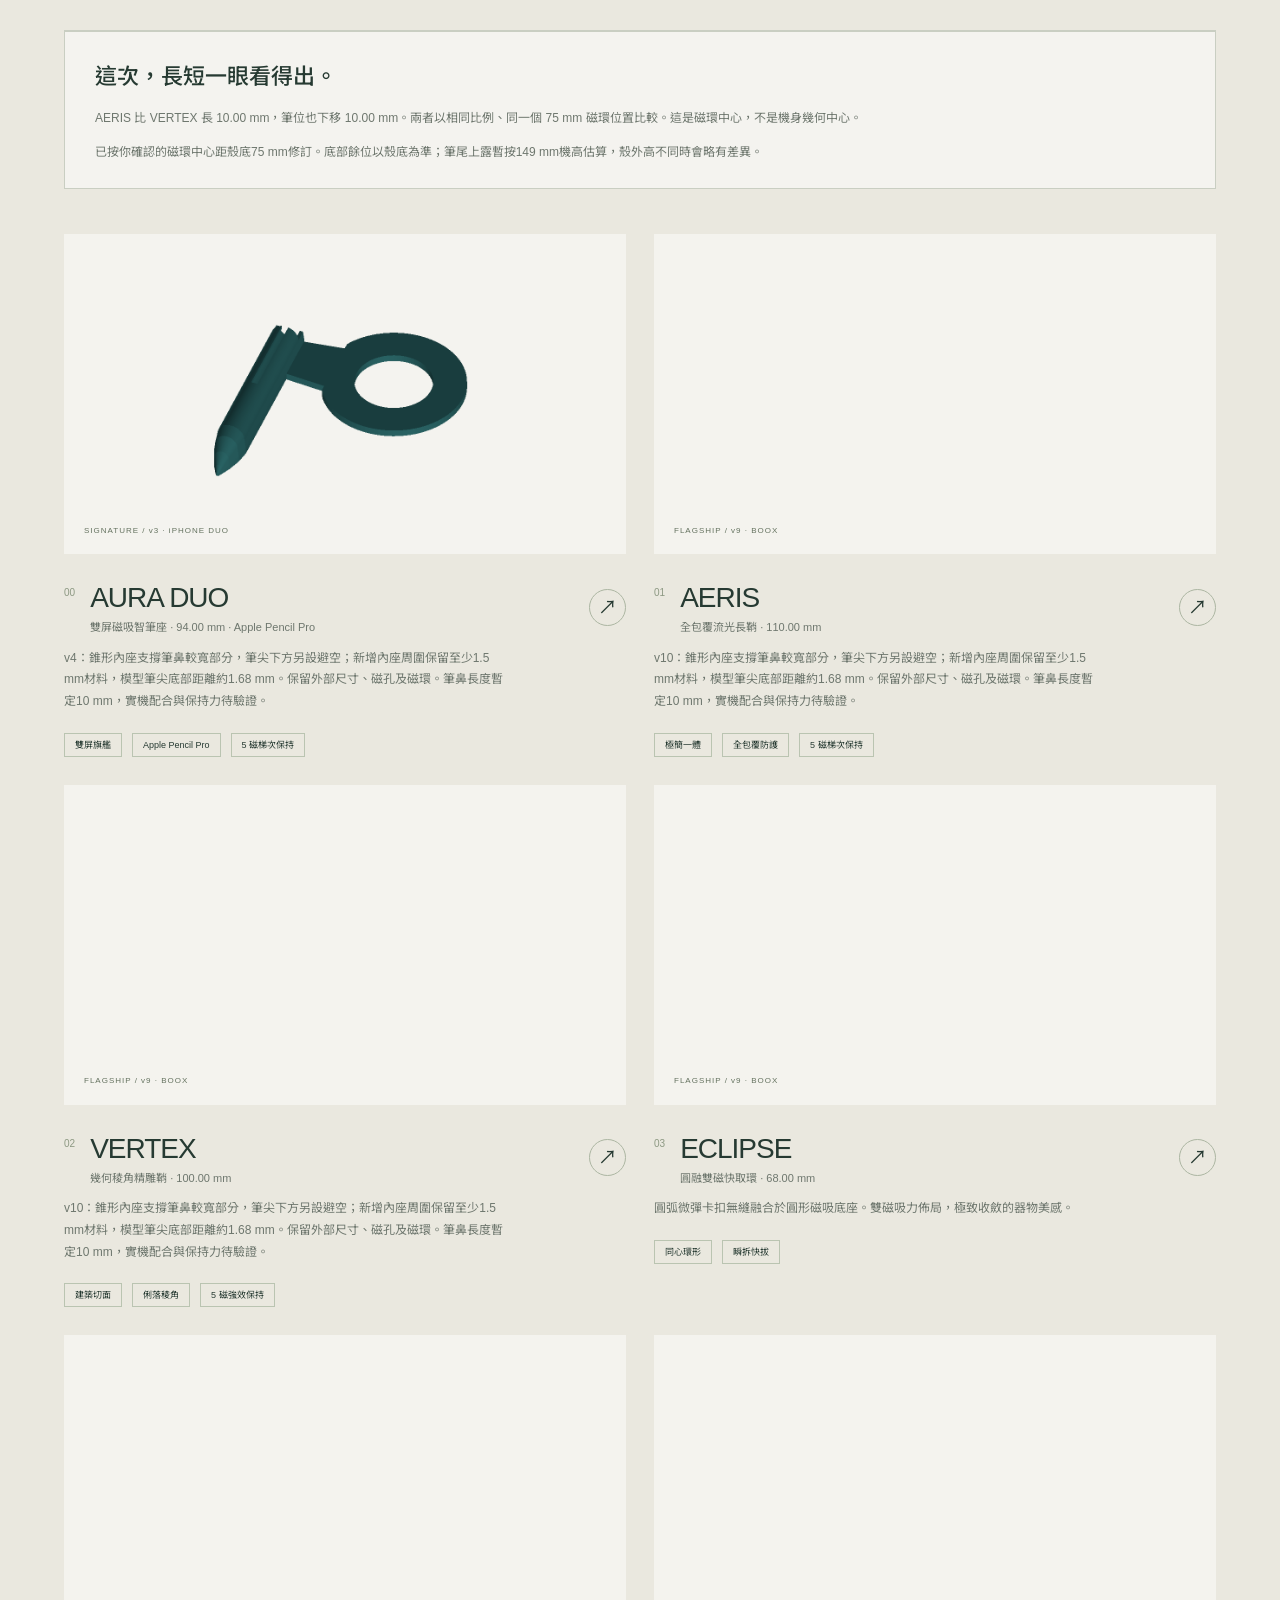
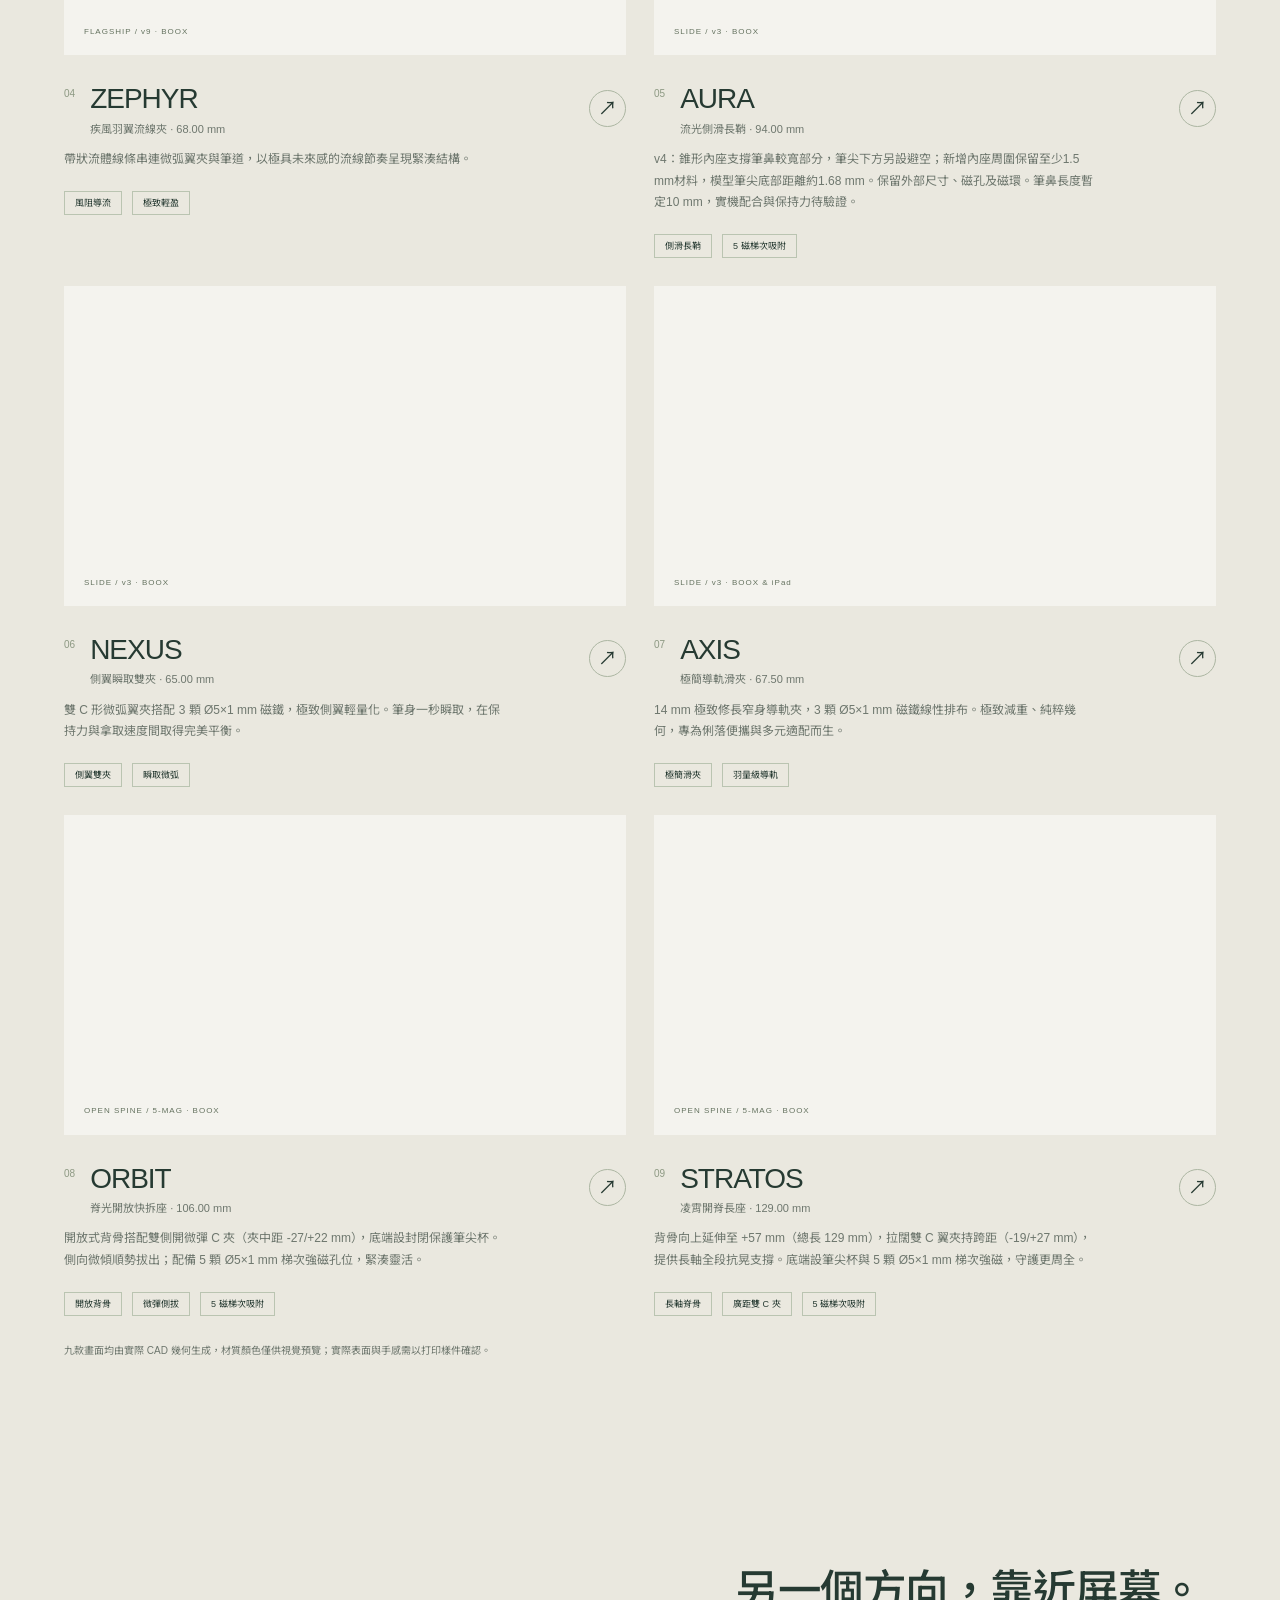
==== commit 37f19c28: "Add supported tapered stylus seats and organize print outputs" ====
--- a/site/index.html
+++ b/site/index.html
@@ -288,7 +288,7 @@
             <div class="realworld-body">
               <span class="realworld-scenario">AERIS / BOOX Go 6 (Gen II)</span>
               <h3 data-zh="通勤時，筆也有位置。" data-en="A place for your pen on the commute.">通勤時，筆也有位置。</h3>
-              <p data-zh="110 mm 長鞘底端距殼底3 mm。157.5 mm 筆長會上露：按149 mm機身、上下各1.5 mm殼邊計，筆尾高於殼頂約21.54 mm；實際數值隨殼外高與筆位改變。" data-en="The 110 mm sheath ends 3 mm above the case bottom. A 157.5 mm pen protrudes: with a 149 mm reader and 1.5 mm case edges, its cap sits about 21.54 mm above the case. Actual overhang depends on case height and pen position.">110 mm 長鞘底端距殼底3 mm。157.5 mm 筆長會上露：按149 mm機身、上下各1.5 mm殼邊計，筆尾高於殼頂約21.54 mm；實際數值隨殼外高與筆位改變。</p>
+              <p data-zh="110 mm 長鞘底端距殼底3 mm。157.5 mm 筆長會上露：按149 mm機身、上下各1.5 mm殼邊計，筆尾高於殼頂約15.22 mm；實際數值隨殼外高與筆位改變。" data-en="The 110 mm sheath ends 3 mm above the case bottom. A 157.5 mm pen protrudes: with a 149 mm reader and 1.5 mm case edges, its cap sits about 15.22 mm above the case. Actual overhang depends on case height and pen position.">110 mm 長鞘底端距殼底3 mm。157.5 mm 筆長會上露：按149 mm機身、上下各1.5 mm殼邊計，筆尾高於殼頂約15.22 mm；實際數值隨殼外高與筆位改變。</p>
               <button class="gallery-cad-link" data-inspect="S_Flow_BOOX_vertical" aria-label="在 3D 中檢視 / Inspect AERIS">
                 <img src="assets/renders/v9/AERIS_fit_checked_mounted.png" alt="AERIS actual CAD reference" width="70" height="70" loading="lazy">
                 <span><strong>AERIS</strong><span data-zh="對照實際 CAD 模型 ↗" data-en="Compare the actual CAD model ↗">對照實際 CAD 模型 ↗</span></span>
@@ -450,7 +450,7 @@
             <div class="paradox-formula">
               Flow Long · 底部餘量 3 mm
               <br>
-              筆尾高於152 mm假設殼頂21.54 mm
+              筆尾高於152 mm假設殼頂15.22 mm
             </div>
             <p>保留同事新增的縱向配置：Flow 長110 mm，Facet 保留 100.00 mm。以底部不超出機身為優先，接受筆尾露出；上述數字依賴約 75 mm 的磁環位置與指定筆位。</p>
           </article>
@@ -530,7 +530,7 @@
             </div>
             <figcaption>
               <h3>AERIS · 一條完整的收納線。</h3>
-              <p>筆尖向下進入單一筆鞘，外殼沿筆身延伸；收束尾端與底座連成同一輪廓。加長後，設定位置下機底只留 3 mm 餘位，筆尾高於假設152 mm殼頂21.54 mm。</p>
+              <p>筆尖向下進入單一筆鞘，外殼沿筆身延伸；收束尾端與底座連成同一輪廓。加長後，設定位置下機底只留 3 mm 餘位，筆尾高於假設152 mm殼頂15.22 mm。</p>
             </figcaption>
           </figure>
           <figure>
@@ -544,7 +544,7 @@
             </figcaption>
           </figure>
         </div>
-        <figure class="length-comparison"><img src="assets/renders/v9/AERIS_fit_checked_back.png" alt="AERIS measured STL: 21.54 mm pen overhang above a nominal 152 mm case" loading="lazy"><figcaption><strong data-zh="筆比機身長，上露要如實呈現。" data-en="The pen is longer. Show its overhang.">筆比機身長，上露要如實呈現。</strong><p data-zh="按157.5 mm筆長、149 mm機身、上下各1.5 mm殼邊及磁環距殼底75 mm計算：筆尾高於殼頂21.54 mm，高於機身23.04 mm。殼外高未實測，實際上露量會隨之改變。" data-en="With a 157.5 mm pen, 149 mm reader, 1.5 mm case borders and a ring 75 mm above the case bottom, the pen protrudes 21.54 mm above the case and 23.04 mm above the device. Actual overhang depends on the measured case height.">按157.5 mm筆長、149 mm機身、上下各1.5 mm殼邊及磁環距殼底75 mm計算：筆尾高於殼頂21.54 mm，高於機身23.04 mm。殼外高未實測，實際上露量會隨之改變。</p></figcaption></figure>
+        <figure class="length-comparison"><img src="assets/downloads/Tapered_Seats_20261103/AERIS_v10_section.png" alt="AERIS v10: 15.22 mm pen overhang above a nominal 152 mm case" loading="lazy"><figcaption><strong data-zh="筆比機身長，上露要如實呈現。" data-en="The pen is longer. Show its overhang.">筆比機身長，上露要如實呈現。</strong><p data-zh="按157.5 mm筆長、149 mm機身、上下各1.5 mm殼邊及磁環距殼底75 mm計算：筆尾高於殼頂15.22 mm，高於機身16.72 mm。殼外高未實測，實際上露量會隨之改變。" data-en="With a 157.5 mm pen, 149 mm reader, 1.5 mm case borders and a ring 75 mm above the case bottom, the pen protrudes 15.22 mm above the case and 16.72 mm above the device. Actual overhang depends on the measured case height.">按157.5 mm筆長、149 mm機身、上下各1.5 mm殼邊及磁環距殼底75 mm計算：筆尾高於殼頂15.22 mm，高於機身16.72 mm。殼外高未實測，實際上露量會隨之改變。</p></figcaption></figure>
         <p class="caption">概念裝機渲染，非實物照片。筆座來自實際 STL；機身、保護殼與筆為尺寸示意，未重現按鍵、接口及全部外觀細節。按磁環中心距機底 75 mm、指定筆位繪製；不代表已完成裝機或防跌測試。</p>
         <div class="use-sequence">
           <span>想達到的使用流程</span>
@@ -654,7 +654,7 @@
         <div class="collection-grid">
           <article class="product-card">
             <div class="product-art">
-              <img loading="lazy" src="assets/renders/side/AURA_DUO_v3_part.png" alt="AURA DUO 實際 CAD 幾何渲染">
+              <img loading="lazy" src="assets/downloads/Tapered_Seats_20261103/AURA_DUO_v4.png" alt="AURA DUO 實際 CAD 幾何渲染">
               <span>SIGNATURE / v3 · iPHONE DUO</span>
             </div>
             <div class="product-heading">
@@ -662,7 +662,7 @@
               <h3>AURA DUO<small>雙屏磁吸智筆座 · 94.00 mm · Apple Pencil Pro</small></h3>
               <button class="inspect-btn" data-inspect="AURA_DUO_iPhone" aria-label="在 3D 中檢視 AURA DUO">↗</button>
             </div>
-            <p>AURA DUO v3：53.55 mm側偏、3 mm名義殼邊間隙，沿手機長邊平行收筆。保留5個磁孔與原筆鞘，實機配合及保持力待驗證。</p>
+            <p data-zh="v4：錐形內座支撐筆鼻較寬部分，筆尖下方另設避空；新增內座周圍保留至少1.5 mm材料，模型筆尖底部距離約1.68 mm。保留外部尺寸、磁孔及磁環。筆鼻長度暫定10 mm，實機配合與保持力待驗證。" data-en="v4: Tapered inner support for the wider pen nose, with separate nib relief. At least 1.5 mm material around the new seat and 1.68 mm modeled nib-end clearance. Outer dimensions, pockets and ring retained. Assumes a 10 mm pen nose; physical fit and retention remain unverified.">v4：錐形內座支撐筆鼻較寬部分，筆尖下方另設避空；新增內座周圍保留至少1.5 mm材料，模型筆尖底部距離約1.68 mm。保留外部尺寸、磁孔及磁環。筆鼻長度暫定10 mm，實機配合與保持力待驗證。</p>
             <div class="tags">
               <span>雙屏旗艦</span>
               <span>Apple Pencil Pro</span>
@@ -671,7 +671,7 @@
           </article>
           <article class="product-card">
             <div class="product-art">
-              <img loading="lazy" src="assets/renders/v9/S_Flow_BOOX_vertical.png" alt="AERIS v9 實際 CAD 幾何渲染">
+              <img loading="lazy" src="assets/downloads/Tapered_Seats_20261103/AERIS_v10.png" alt="AERIS v9 實際 CAD 幾何渲染">
               <span>FLAGSHIP / v9 · BOOX</span>
             </div>
             <div class="product-heading">
@@ -679,7 +679,7 @@
               <h3>AERIS<small>全包覆流光長鞘 · 110.00 mm</small></h3>
               <button class="inspect-btn" data-inspect="S_Flow_BOOX_vertical" aria-label="在 3D 中檢視 AERIS">↗</button>
             </div>
-            <p>向機底延長 10.00 mm，按 75 mm 磁環位置僅留 3 mm 底部微距；沉浸式包裹筆身，v9 升級 5 顆強磁配置，筆尾高於假設152 mm殼頂21.54 mm。</p>
+            <p data-zh="v10：錐形內座支撐筆鼻較寬部分，筆尖下方另設避空；新增內座周圍保留至少1.5 mm材料，模型筆尖底部距離約1.68 mm。保留外部尺寸、磁孔及磁環。筆鼻長度暫定10 mm，實機配合與保持力待驗證。" data-en="v10: Tapered inner support for the wider pen nose, with separate nib relief. At least 1.5 mm material around the new seat and 1.68 mm modeled nib-end clearance. Outer dimensions, pockets and ring retained. Assumes a 10 mm pen nose; physical fit and retention remain unverified.">v10：錐形內座支撐筆鼻較寬部分，筆尖下方另設避空；新增內座周圍保留至少1.5 mm材料，模型筆尖底部距離約1.68 mm。保留外部尺寸、磁孔及磁環。筆鼻長度暫定10 mm，實機配合與保持力待驗證。</p>
             <div class="tags">
               <span>極簡一體</span>
               <span>全包覆防護</span>
@@ -688,7 +688,7 @@
           </article>
           <article class="product-card">
             <div class="product-art">
-              <img loading="lazy" src="assets/renders/v9/S_Facet_BOOX_vertical.png" alt="VERTEX v9 實際 CAD 幾何渲染">
+              <img loading="lazy" src="assets/downloads/Tapered_Seats_20261103/VERTEX_v10.png" alt="VERTEX v9 實際 CAD 幾何渲染">
               <span>FLAGSHIP / v9 · BOOX</span>
             </div>
             <div class="product-heading">
@@ -696,7 +696,7 @@
               <h3>VERTEX<small>幾何稜角精雕鞘 · 100.00 mm</small></h3>
               <button class="inspect-btn" data-inspect="S_Facet_BOOX_vertical" aria-label="在 3D 中檢視 VERTEX">↗</button>
             </div>
-            <p>保留 100.00 mm 筆鞘與剛毅切面。按 75 mm 磁環位置底部餘量 13.00 mm，v9 升級 5 顆強磁配置，筆尾露出 34.54 mm，取筆更加靈動迅捷。</p>
+            <p data-zh="v10：錐形內座支撐筆鼻較寬部分，筆尖下方另設避空；新增內座周圍保留至少1.5 mm材料，模型筆尖底部距離約1.68 mm。保留外部尺寸、磁孔及磁環。筆鼻長度暫定10 mm，實機配合與保持力待驗證。" data-en="v10: Tapered inner support for the wider pen nose, with separate nib relief. At least 1.5 mm material around the new seat and 1.68 mm modeled nib-end clearance. Outer dimensions, pockets and ring retained. Assumes a 10 mm pen nose; physical fit and retention remain unverified.">v10：錐形內座支撐筆鼻較寬部分，筆尖下方另設避空；新增內座周圍保留至少1.5 mm材料，模型筆尖底部距離約1.68 mm。保留外部尺寸、磁孔及磁環。筆鼻長度暫定10 mm，實機配合與保持力待驗證。</p>
             <div class="tags">
               <span>建築切面</span>
               <span>俐落稜角</span>
@@ -737,7 +737,7 @@
           </article>
           <article class="product-card">
             <div class="product-art">
-              <img loading="lazy" src="assets/renders/side/01_Side_Scabbard_PROVISIONAL.png" alt="AURA 實際 CAD 幾何渲染">
+              <img loading="lazy" src="assets/downloads/Tapered_Seats_20261103/AURA_v4.png" alt="AURA 實際 CAD 幾何渲染">
               <span>SLIDE / v3 · BOOX</span>
             </div>
             <div class="product-heading">
@@ -745,7 +745,7 @@
               <h3>AURA<small>流光側滑長鞘 · 94.00 mm</small></h3>
               <button class="inspect-btn" data-inspect="Side_Scabbard_v3" aria-label="在 3D 中檢視 AURA">↗</button>
             </div>
-            <p>側向外擴 60.3 mm 流光導軌筆鞘，具 18 mm 劍梢導角；5 顆 Ø5×1 mm 梯次強磁排列，兼具流暢插拔與極致穩定。</p>
+            <p data-zh="v4：錐形內座支撐筆鼻較寬部分，筆尖下方另設避空；新增內座周圍保留至少1.5 mm材料，模型筆尖底部距離約1.68 mm。保留外部尺寸、磁孔及磁環。筆鼻長度暫定10 mm，實機配合與保持力待驗證。" data-en="v4: Tapered inner support for the wider pen nose, with separate nib relief. At least 1.5 mm material around the new seat and 1.68 mm modeled nib-end clearance. Outer dimensions, pockets and ring retained. Assumes a 10 mm pen nose; physical fit and retention remain unverified.">v4：錐形內座支撐筆鼻較寬部分，筆尖下方另設避空；新增內座周圍保留至少1.5 mm材料，模型筆尖底部距離約1.68 mm。保留外部尺寸、磁孔及磁環。筆鼻長度暫定10 mm，實機配合與保持力待驗證。</p>
             <div class="tags">
               <span>側滑長鞘</span>
               <span>5 磁梯次吸附</span>
@@ -825,7 +825,7 @@
         <div class="section-heading">
           <span class="eyebrow">SCREEN-FACING / DESIGN ALTERNATIVES</span>
           <h2 data-zh="另一個方向，靠近屏幕。" data-en="A new direction, toward the screen.">另一個方向，靠近屏幕。</h2>
-          <p data-zh="NEXUS、AURA 與 AURA DUO（AURA PRO）的朝屏幕款：磁環貼機背，連接臂水平同層、沒有 L 形落差，筆鞘或筆夾往顯示屏方向凸出。現有朝機背款繼續提供。" data-en="Flat screen-facing v2s for NEXUS, AURA and AURA DUO (AURA PRO). The ring stays on the back; a flat bridge carries the holder toward the display with zero vertical step. Original back-facing designs remain available.">NEXUS、AURA 與 AURA DUO（AURA PRO）的朝屏幕款：磁環貼機背，連接臂水平同層、沒有 L 形落差，筆鞘或筆夾往顯示屏方向凸出。現有朝機背款繼續提供。</p>
+          <p data-zh="NEXUS、AURA 與 AURA DUO（AURA PRO）的朝屏幕款：磁環貼機背，連接臂水平同層、沒有 L 形落差，筆鞘或筆夾往顯示屏方向凸出。現有朝機背款繼續提供。" data-en="Screen-facing designs for NEXUS, AURA and AURA DUO (AURA PRO). The ring stays on the back; a flat bridge carries the holder toward the display with zero vertical step. Original back-facing designs remain available.">NEXUS、AURA 與 AURA DUO（AURA PRO）的朝屏幕款：磁環貼機背，連接臂水平同層、沒有 L 形落差，筆鞘或筆夾往顯示屏方向凸出。現有朝機背款繼續提供。</p>
         </div>
         <div class="collection-grid">
           <article class="product-card">
@@ -835,21 +835,23 @@
             <div class="tags"><span data-zh="朝屏幕" data-en="Screen-facing">朝屏幕</span><span data-zh="概念打樣" data-en="CAD concept">概念打樣</span></div>
           </article>
           <article class="product-card">
-            <div class="product-art"><img loading="lazy" src="assets/renders/screen-facing/AURA_SCREEN.png" alt="AURA SCREEN CAD — screen-facing holder, schematic case"><span>SCREEN / CAD CONCEPT</span></div>
-            <div class="product-heading"><span class="product-number">05 / S</span><h3>AURA SCREEN<small data-zh="朝屏幕水平直臂款" data-en="Flat screen-facing v2">朝屏幕水平直臂款</small></h3><button class="inspect-btn" data-inspect="AURA_SCREEN" aria-label="3D AURA SCREEN">↗</button></div>
-            <p data-zh="BOOX Go 6 Gen II 尺寸配置：長鞘朝屏幕，水平直臂接駁，筆身沿長邊。" data-en="Sized for BOOX Go 6 Gen II: screen-facing sheath with a flat bridge, parallel to the long edge.">BOOX Go 6 Gen II 尺寸配置：長鞘朝屏幕，水平直臂接駁，筆身沿長邊。</p>
+            <div class="product-art"><img loading="lazy" src="assets/downloads/Tapered_Seats_20261103/AURA_SCREEN_v4.png" alt="AURA SCREEN v4 — actual revised STL"><span>v4 / SUPPORTED TIP SEAT</span></div>
+            <div class="product-heading"><span class="product-number">05 / S</span><h3>AURA SCREEN<small data-zh="v4 錐形內座 · 104.54 mm" data-en="v4 supported tip seat · 104.54 mm">v4 錐形內座 · 104.54 mm</small></h3><button class="inspect-btn" data-inspect="AURA_SCREEN" aria-label="3D AURA SCREEN v4">↗</button></div>
+            <p data-zh="v4：保留全長縮短10 mm、靠近機殼2 mm（名義間隙1 mm）。錐形內座支撐筆鼻較寬部分，筆尖下方另設避空；新增內座周圍保留至少1.5 mm材料，模型筆尖底部距離約1.68 mm。保留外部尺寸、磁孔及磁環。筆鼻長度暫定10 mm，實機配合與保持力待驗證。" data-en="v4: Retains the 10 mm shortening and 2 mm inward move (1 mm nominal case gap). Tapered inner support for the wider pen nose, with separate nib relief. At least 1.5 mm material around the new seat and 1.68 mm modeled nib-end clearance. Outer dimensions, pockets and ring retained. Assumes a 10 mm pen nose; physical fit and retention remain unverified.">v4：保留全長縮短10 mm、靠近機殼2 mm（名義間隙1 mm）。錐形內座支撐筆鼻較寬部分，筆尖下方另設避空；新增內座周圍保留至少1.5 mm材料，模型筆尖底部距離約1.68 mm。保留外部尺寸、磁孔及磁環。筆鼻長度暫定10 mm，實機配合與保持力待驗證。</p>
+            <div class="tags"><span>103.50 × 104.54 × 14.90 mm</span><span data-zh="名義間隙1 mm" data-en="1 mm nominal gap">名義間隙1 mm</span><span data-zh="錐形內座" data-en="Tapered inner seat">錐形內座</span></div>
+            <a class="text-link" href="assets/downloads/Tapered_Seats_20261103/AURA_SCREEN_v4.stl" download data-zh="下載 AURA SCREEN v4 STL ↓" data-en="Download AURA SCREEN v4 STL ↓">下載 AURA SCREEN v4 STL ↓</a>
+          </article>
+          <article class="product-card">
+            <div class="product-art"><img loading="lazy" src="assets/downloads/Tapered_Seats_20261103/AURA_DUO_SCREEN_v3.png" alt="AURA DUO SCREEN CAD — screen-facing holder, schematic case"><span>SCREEN / CAD CONCEPT</span></div>
+            <div class="product-heading"><span class="product-number">00 / S</span><h3>AURA DUO SCREEN<small data-zh="v3 錐形內座" data-en="Tapered inner seat v3">v3 錐形內座</small></h3><button class="inspect-btn" data-inspect="AURA_DUO_SCREEN" aria-label="3D AURA DUO SCREEN">↗</button></div>
+            <p data-zh="v3：錐形內座支撐筆鼻較寬部分，筆尖下方另設避空；新增內座周圍保留至少1.5 mm材料，模型筆尖底部距離約1.68 mm。保留外部尺寸、磁孔及磁環。筆鼻長度暫定10 mm，實機配合與保持力待驗證。" data-en="v3: Tapered inner support for the wider pen nose, with separate nib relief. At least 1.5 mm material around the new seat and 1.68 mm modeled nib-end clearance. Outer dimensions, pockets and ring retained. Assumes a 10 mm pen nose; physical fit and retention remain unverified.">v3：錐形內座支撐筆鼻較寬部分，筆尖下方另設避空；新增內座周圍保留至少1.5 mm材料，模型筆尖底部距離約1.68 mm。保留外部尺寸、磁孔及磁環。筆鼻長度暫定10 mm，實機配合與保持力待驗證。</p>
             <div class="tags"><span data-zh="朝屏幕" data-en="Screen-facing">朝屏幕</span><span data-zh="概念打樣" data-en="CAD concept">概念打樣</span></div>
           </article>
-          <article class="product-card">
-            <div class="product-art"><img loading="lazy" src="assets/renders/screen-facing/AURA_DUO_SCREEN.png" alt="AURA DUO SCREEN CAD — screen-facing holder, schematic case"><span>SCREEN / CAD CONCEPT</span></div>
-            <div class="product-heading"><span class="product-number">00 / S</span><h3>AURA DUO SCREEN<small data-zh="朝屏幕水平直臂款" data-en="Flat screen-facing v2">朝屏幕水平直臂款</small></h3><button class="inspect-btn" data-inspect="AURA_DUO_SCREEN" aria-label="3D AURA DUO SCREEN">↗</button></div>
-            <p data-zh="iPhone Duo 尺寸配置：水平直臂接駁；已檢查收合包絡，摺疊仍待驗證。" data-en="Sized for iPhone Duo: a flat bridge checked against the closed-device envelope; fold sweep remains unverified.">iPhone Duo 尺寸配置：水平直臂接駁；已檢查收合包絡，摺疊仍待驗證。</p>
-            <div class="tags"><span data-zh="朝屏幕" data-en="Screen-facing">朝屏幕</span><span data-zh="概念打樣" data-en="CAD concept">概念打樣</span></div>
-          </article>
-        </div>
-        <p class="caption" data-zh="灰綠色機身為包絡示意，橙色為 v2 實際 STL。按官方機身尺寸、每面暫加1.5 mm保護殼檢查；三款水平直臂落差0 mm、鞘至假設殼邊3 mm。實機與 DUO 摺疊仍待驗證。" data-en="Grey-green shows the case envelope; orange is the actual v2 STL. Official device dimensions plus provisional 1.5 mm case allowances are used. All bridges have zero vertical step and 3 mm nominal case clearance. Physical fit and DUO folding remain unverified.">灰綠色機身為包絡示意，橙色為 v2 實際 STL。按官方機身尺寸、每面暫加1.5 mm保護殼檢查；三款水平直臂落差0 mm、鞘至假設殼邊3 mm。實機與 DUO 摺疊仍待驗證。</p>
-        <figure class="placement-figure"><img loading="lazy" src="assets/renders/screen-facing/flat_profiles_v2.png" alt="Three actual v2 STL side profiles: flat bridges, zero L-shaped step"><figcaption data-zh="三款實際 STL 側視：水平直臂，落差0 mm。" data-en="Actual v2 STL side profiles: flat bridges, zero vertical step.">三款實際 STL 側視：水平直臂，落差0 mm。</figcaption></figure>
-        <a class="pack-link" href="assets/downloads/Screen_Facing_Flat_v2.zip" download><span data-zh="下載朝屏幕概念打樣包 · 3 款 STL、渲染圖與尺寸說明" data-en="Download screen-facing concepts · 3 STLs, renders and dimensions">下載朝屏幕概念打樣包 · 3 款 STL、渲染圖與尺寸說明</span><span>↓</span></a>
+        </div>
+        <p class="caption" data-zh="AURA SCREEN v4 與 AURA DUO SCREEN v3 已加入錐形內座及筆尖避空，新增內座周圍材料≥1.5 mm。NEXUS SCREEN 保留 v2 夾口。水平直臂落差0 mm；AURA SCREEN 名義殼邊間隙1 mm，其餘兩款3 mm。實機配合與 DUO 摺疊待驗證。" data-en="AURA SCREEN v4 and AURA DUO SCREEN v3 now have tapered inner support and nib relief, with at least 1.5 mm material around the new seats. NEXUS SCREEN retains its v2 clips. All bridges have zero vertical step; AURA SCREEN has a 1 mm nominal case gap, the other two 3 mm. Physical fit and DUO folding remain unverified.">AURA SCREEN v4 與 AURA DUO SCREEN v3 已加入錐形內座及筆尖避空，新增內座周圍材料≥1.5 mm。NEXUS SCREEN 保留 v2 夾口。水平直臂落差0 mm；AURA SCREEN 名義殼邊間隙1 mm，其餘兩款3 mm。實機配合與 DUO 摺疊待驗證。</p>
+        <figure class="placement-figure"><img loading="lazy" src="assets/downloads/Tapered_Seats_20261103/AURA_SCREEN_v4_section.png" alt="AURA SCREEN v4: tapered nose support and separate nib relief"><figcaption data-zh="AURA SCREEN v4 剖面：橙色為假設筆型；較寬筆鼻由錐面支撐，筆尖下方避空約1.68 mm，新增內座周圍材料≥1.5 mm。" data-en="AURA SCREEN v4 section: assumed pen in orange. The wider nose meets the taper, with about 1.68 mm relief beneath the nib and at least 1.5 mm material around the new seat.">AURA SCREEN v4 剖面：橙色為假設筆型；較寬筆鼻由錐面支撐，筆尖下方避空約1.68 mm，新增內座周圍材料≥1.5 mm。</figcaption></figure>
+        <a class="pack-link" href="assets/downloads/Tapered_Seats_20261103.zip" download><span data-zh="七款錐形內座修訂包 · STL、筆型剖面及壁厚檢查" data-en="Seven tapered-seat revisions · STLs, pen sections and wall checks">七款錐形內座修訂包 · STL、筆型剖面及壁厚檢查</span><span>↓</span></a>
+        <a class="text-link" href="assets/downloads/Screen_Facing_Flat_v2.zip" download data-zh="保留的朝屏幕 v2 三款打樣包 ↓" data-en="Earlier screen-facing v2 three-model pack ↓">保留的朝屏幕 v2 三款打樣包 ↓</a>
       </section>
       <!-- Section: anatomy -->
       <section class="detail section" id="anatomy">
@@ -939,7 +941,7 @@
           </div>
           <div class="fit-row">
             <h3>BOOX <small>四大旗艦系列 (AERIS / VERTEX / ECLIPSE / ZEPHYR)</small></h3>
-            <p>以 149 mm 機身、157.5 mm 筆長及磁環中心距底約 75 mm 計算。AERIS 長鞘底端餘量 3 mm、筆尾高於152 mm假設殼頂21.54 mm；VERTEX 稜角鞘分別為 13.00 mm、34.54 mm；ECLIPSE 快取環與 ZEPHYR 流線夾分別為 3.5 mm、12 mm。筆可軸向移動，實際位置與磁環尺寸仍須確認。</p>
+            <p>以 149 mm 機身、157.5 mm 筆長及磁環中心距底約 75 mm 計算。AERIS 長鞘底端餘量 3 mm、筆尾高於152 mm假設殼頂15.22 mm；VERTEX 稜角鞘分別為 13.00 mm、26.22 mm；ECLIPSE 快取環與 ZEPHYR 流線夾分別為 3.5 mm、12 mm。筆可軸向移動，實際位置與磁環尺寸仍須確認。</p>
             <span class="state">待打印與實機驗證</span>
           </div>
           <div class="fit-row">
@@ -1072,7 +1074,7 @@
               </div>
               <div class="evo-info">
                 <h3>v9 Flagship Series (AERIS / VERTEX / ECLIPSE / ZEPHYR / TITAN PRO / ECLIPSE MINI)</h3>
-                <p>以殿堂級命名重構產品矩陣：精修外輪廓與筆位下移，AERIS 與 VERTEX 升級 5 顆 Ø5×1 mm 盲孔磁吸佈局，解決下端筆身固定問題；AERIS 底部留 3 mm、上露減至 21.54 mm；VERTEX 建築稜角切面；ECLIPSE 與 ZEPHYR 雙磁快取夾；新增 iPad mini 專屬 TITAN PRO 與 ECLIPSE MINI。</p>
+                <p>以殿堂級命名重構產品矩陣：精修外輪廓與筆位下移，AERIS 與 VERTEX 升級 5 顆 Ø5×1 mm 盲孔磁吸佈局，解決下端筆身固定問題；AERIS 底部留 3 mm、上露減至 15.22 mm；VERTEX 建築稜角切面；ECLIPSE 與 ZEPHYR 雙磁快取夾；新增 iPad mini 專屬 TITAN PRO 與 ECLIPSE MINI。</p>
               </div>
               <div class="evo-meta">
                 <span class="evo-tag prod">FLAGSHIP SERIES</span>
@@ -1224,7 +1226,7 @@
               <span class="faq-chevron" aria-hidden="true"><svg width="18" height="18" viewBox="0 0 24 24" fill="none" stroke="currentColor" stroke-width="2" stroke-linecap="round" stroke-linejoin="round"><polyline points="6 9 12 15 18 9"></polyline></svg></span>
             </summary>
             <div class="faq-answer">
-              <p>AURA DUO v3 採53.55 mm外側偏置，筆身與手機長邊平行。按每側1.5 mm殼邊估算，鞘至殼邊留3 mm。保留的CAD內孔實測9.6 mm，筆身參考8.9 mm。這是機械收納設計；手機書寫支援、實機配合、保持力與摺疊掃掠須分別確認。</p>
+              <p>AURA DUO v4 採53.55 mm外側偏置，筆身與手機長邊平行。按每側1.5 mm殼邊估算，鞘至殼邊留3 mm。保留的CAD內孔實測9.6 mm，筆身參考8.9 mm。這是機械收納設計；手機書寫支援、實機配合、保持力與摺疊掃掠須分別確認。</p>
             </div>
           </details>
           <details class="faq-item">
@@ -1247,16 +1249,18 @@
         </div>
         <div class="download-panel">
           <span class="micro">PROTOTYPE RESOURCES</span>
-<a class="pack-link" href="assets/downloads/AURA_DUO_v3.zip" download><span>AURA DUO v3 <small>Revised STL · Source · Clearance checks · ZIP</small></span><span>↓</span></a>
-          <a class="pack-link" href="assets/stl/side/AURA_DUO_iPhone_v3.stl" download><span>AURA DUO v3 STL <small>★ iPhone Duo 雙屏專用 · Apple Pencil Pro (Ø8.9mm) · 5 磁底座 · STL</small></span><span>↓</span></a>
-          <a class="pack-link" href="assets/downloads/BOOX_iPad_v9_print_pack.zip" download><span>v9 旗艦打樣包 <small>6 款旗艦 (AERIS / VERTEX / ECLIPSE / ZEPHYR / TITAN PRO / ECLIPSE MINI) · 試片 · 墊片</small></span><span>↓</span></a>
-          <a class="pack-link" href="assets/downloads/Screen_Facing_Flat_v2.zip" download><span data-zh="朝屏幕概念打樣包 · NEXUS / AURA / AURA DUO" data-en="Screen-facing concept pack · NEXUS / AURA / AURA DUO">朝屏幕概念打樣包 · NEXUS / AURA / AURA DUO</span><span>↓</span></a>
+          <a class="pack-link" href="assets/downloads/Selected_6_Holders_Latest.zip" download><span data-zh="最新六款 STL 包 · AURA SCREEN v4、NEXUS SCREEN、AERIS v10、ECLIPSE、AXIS、ORBIT" data-en="Latest six-model STL pack · AURA SCREEN v4, NEXUS SCREEN, AERIS v10, ECLIPSE, AXIS, ORBIT">最新六款 STL 包 · AURA SCREEN v4、NEXUS SCREEN、AERIS v10、ECLIPSE、AXIS、ORBIT</span><span>↓</span></a>
+          <a class="pack-link" href="assets/downloads/Tapered_Seats_20261103.zip" download><span data-zh="七款錐形內座修訂包 · 壁厚與筆尖避空檢查" data-en="Seven supported tip-seat revisions · Wall and nib-clearance checks">七款錐形內座修訂包 · 壁厚與筆尖避空檢查</span><span>↓</span></a>
+<a class="pack-link" href="assets/downloads/AURA_DUO_v3.zip" download><span>AURA DUO v3 <small>Earlier revision · Source · Clearance checks · ZIP</small></span><span>↓</span></a>
+          <a class="pack-link" href="assets/stl/side/AURA_DUO_iPhone_v3.stl" download><span>舊版 AURA DUO v3 STL <small>★ iPhone Duo 雙屏專用 · Apple Pencil Pro (Ø8.9mm) · 5 磁底座 · STL</small></span><span>↓</span></a>
+          <a class="pack-link" href="assets/downloads/BOOX_iPad_v9_print_pack.zip" download><span>v9 舊版旗艦打樣包 <small>6 款旗艦 (AERIS / VERTEX / ECLIPSE / ZEPHYR / TITAN PRO / ECLIPSE MINI) · 試片 · 墊片</small></span><span>↓</span></a>
+          <a class="pack-link" href="assets/downloads/Screen_Facing_Flat_v2.zip" download><span data-zh="朝屏幕 v2 舊版包 · NEXUS / AURA / AURA DUO" data-en="Earlier screen-facing v2 pack · NEXUS / AURA / AURA DUO">朝屏幕 v2 舊版包 · NEXUS / AURA / AURA DUO</span><span>↓</span></a>
           <a class="pack-link" href="assets/downloads/three_holder_designs_v3.zip" download><span>側滑外擴打樣包 <small>3 款側滑模型 (AURA / NEXUS / AXIS) · 墊片 · ZIP</small></span><span>↓</span></a>
           <a class="pack-link" href="assets/downloads/BOOX_Open_Spine_Duo_Five_Magnets.zip" download><span>開脊微彈雙款打樣包 <small>2 款開脊模型 (ORBIT / STRATOS) · 5 磁底座 · 夾片 · 墊片 · ZIP</small></span><span>↓</span></a>
           <a href="assets/downloads/PRINT_GUIDE_ZH.md" download><span>繁體中文打樣指南 <small>材料、公差、裝配與驗證清單 · MD</small></span><span>↓</span></a>
           <a id="download-stl" href="assets/stl/side/AURA_DUO_iPhone_v3.stl" download><span>目前模型 STL <small id="download-model-name">AURA DUO · 雙屏磁吸智筆座 · iPhone Duo</small></span><span>↓</span></a>
           <a href="assets/renders/v9/collection.png" download><span>十大旗艦系列結構比較圖 <small>CAD RENDER · PNG</small></span><span>↓</span></a>
-          <p id="pack-status">打樣包包含 10 個 STL（v9 AERIS & VERTEX 為 5 磁孔設計）、AURA DUO 雙屏旗艦簽名款、3 款側滑 STL 與 2 款全新開脊微彈 STL（ORBIT / STRATOS）。請先閱讀指南與數位檢查結果，再與打印商確認製程；實體保持力與配合尚未驗證。</p>
+          <p id="pack-status" data-zh="最新六款包包含 AURA SCREEN v4、NEXUS SCREEN v2、AERIS、ECLIPSE、AXIS 與 ORBIT 六個主件；磁石、磁環、墊片及試片須另備。AURA SCREEN v4 已縮短10 mm、靠近機殼2 mm，並新增錐形內座。其餘系列與歷代打樣包繼續提供，實體配合與保持力仍待確認。" data-en="The latest six-model pack contains AURA SCREEN v4, NEXUS SCREEN v2, AERIS, ECLIPSE, AXIS and ORBIT. Magnets, ring, spacers and fit coupons are separate. AURA SCREEN v4 is 10 mm shorter, 2 mm closer to the case and includes a tapered internal seat. Other series and earlier packs remain available; physical fit and retention still need checking.">最新六款包包含 AURA SCREEN v4、NEXUS SCREEN v2、AERIS、ECLIPSE、AXIS 與 ORBIT 六個主件；磁石、磁環、墊片及試片須另備。AURA SCREEN v4 已縮短10 mm、靠近機殼2 mm，並新增錐形內座。其餘系列與歷代打樣包繼續提供，實體配合與保持力仍待確認。</p>
         </div>
       </section>
       <!-- Full-Screen Interactive Lightbox Modal -->
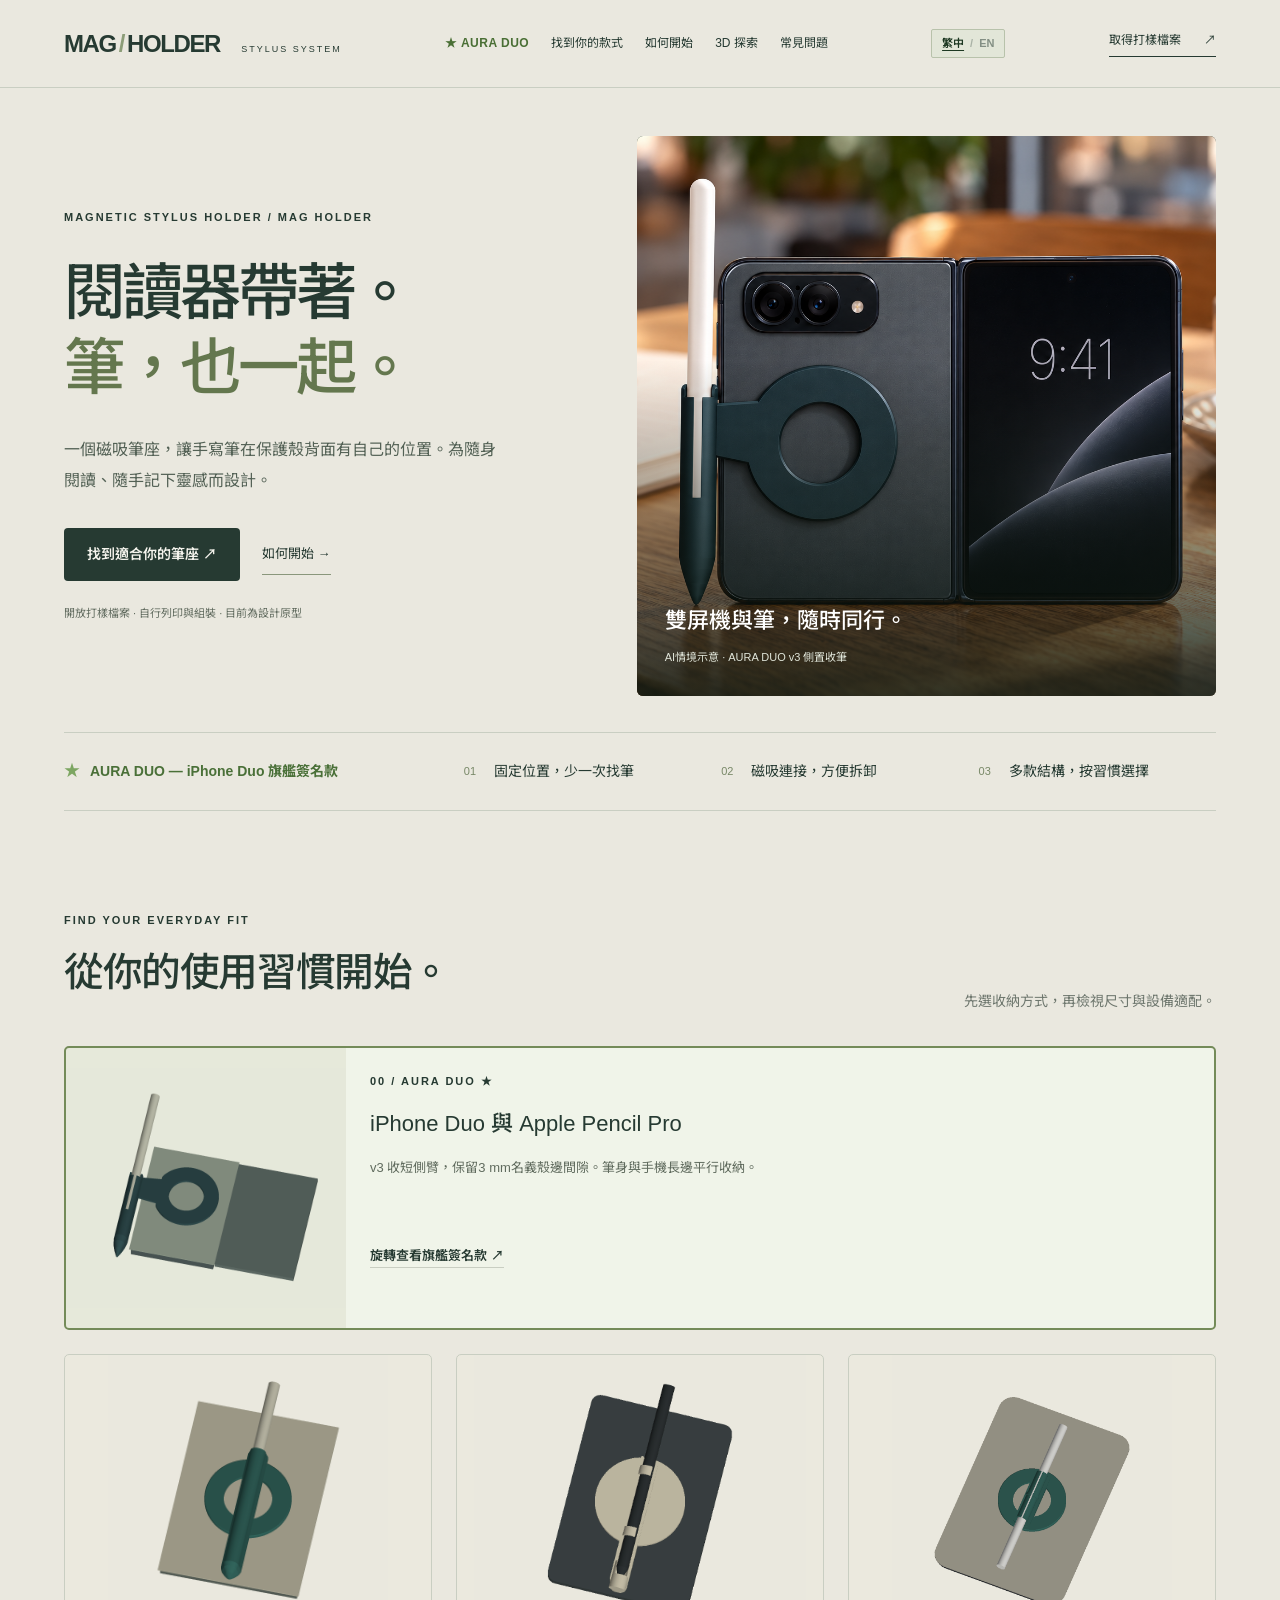
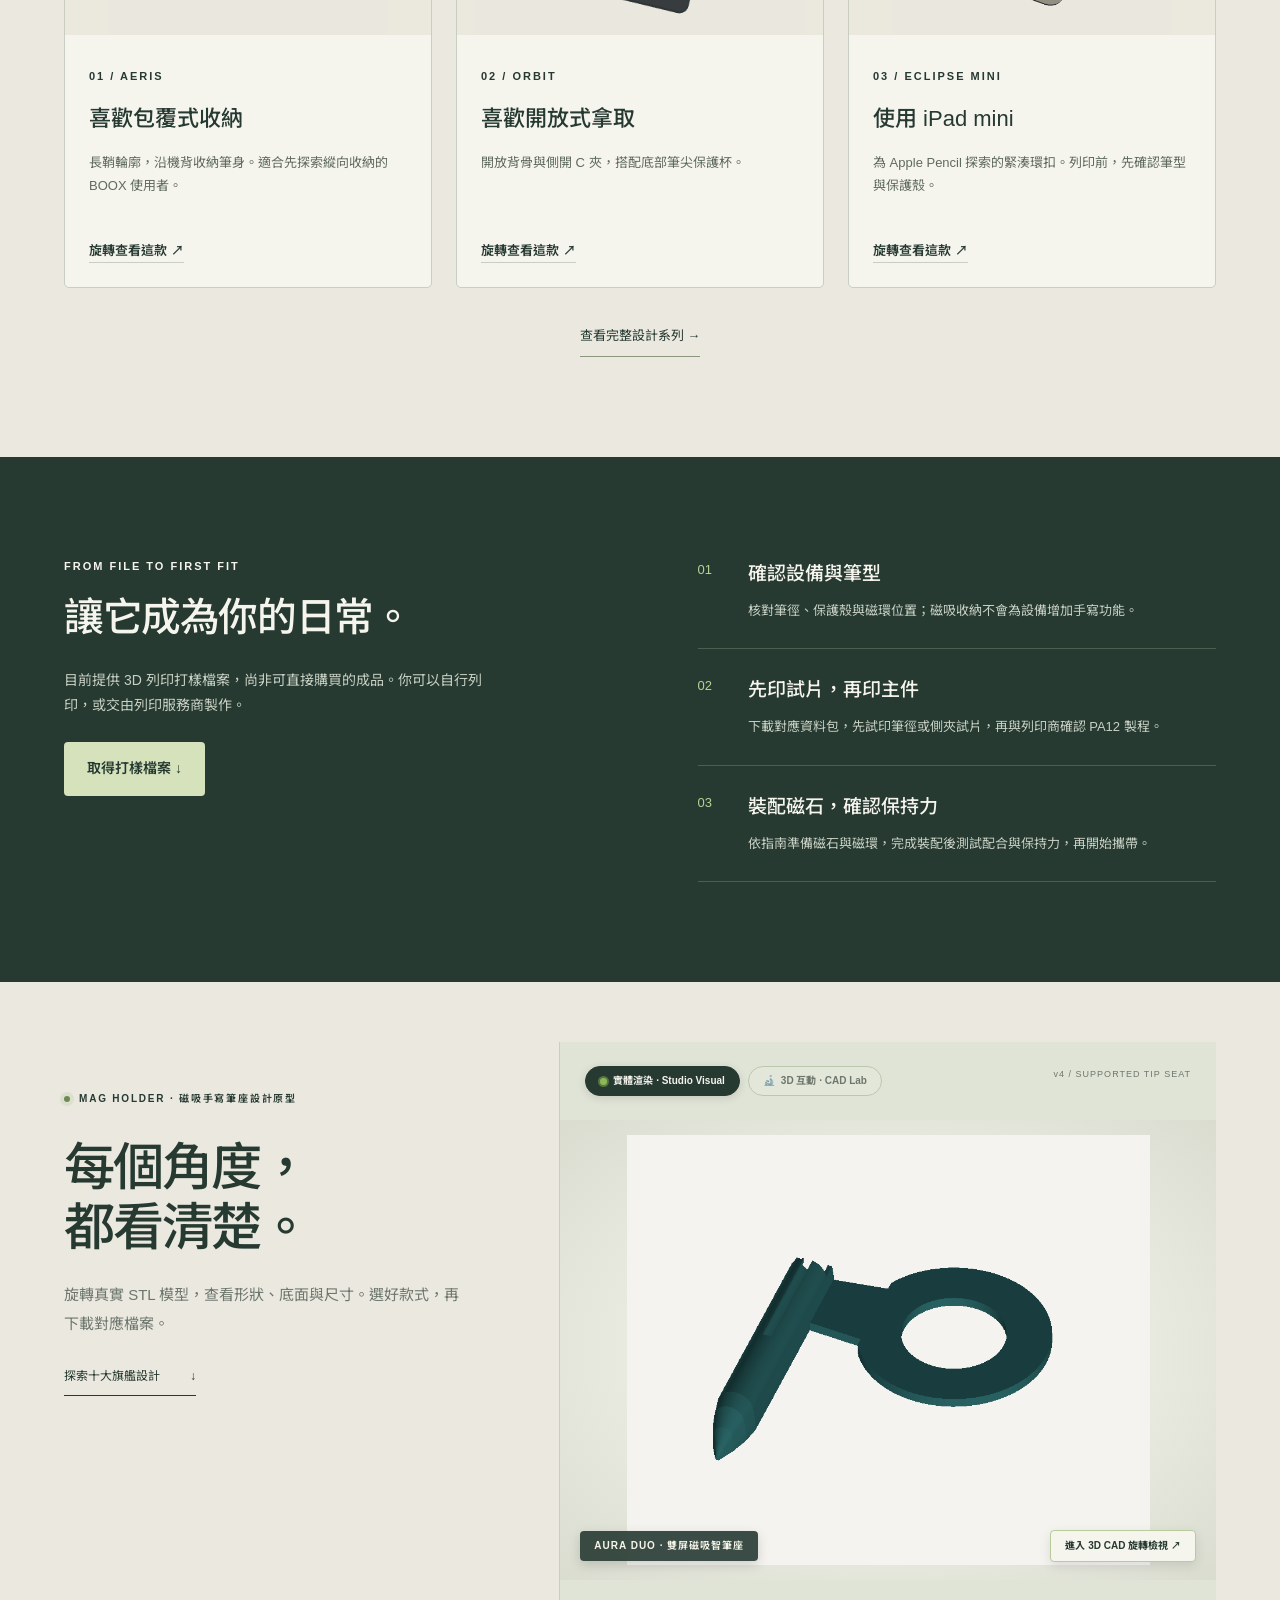
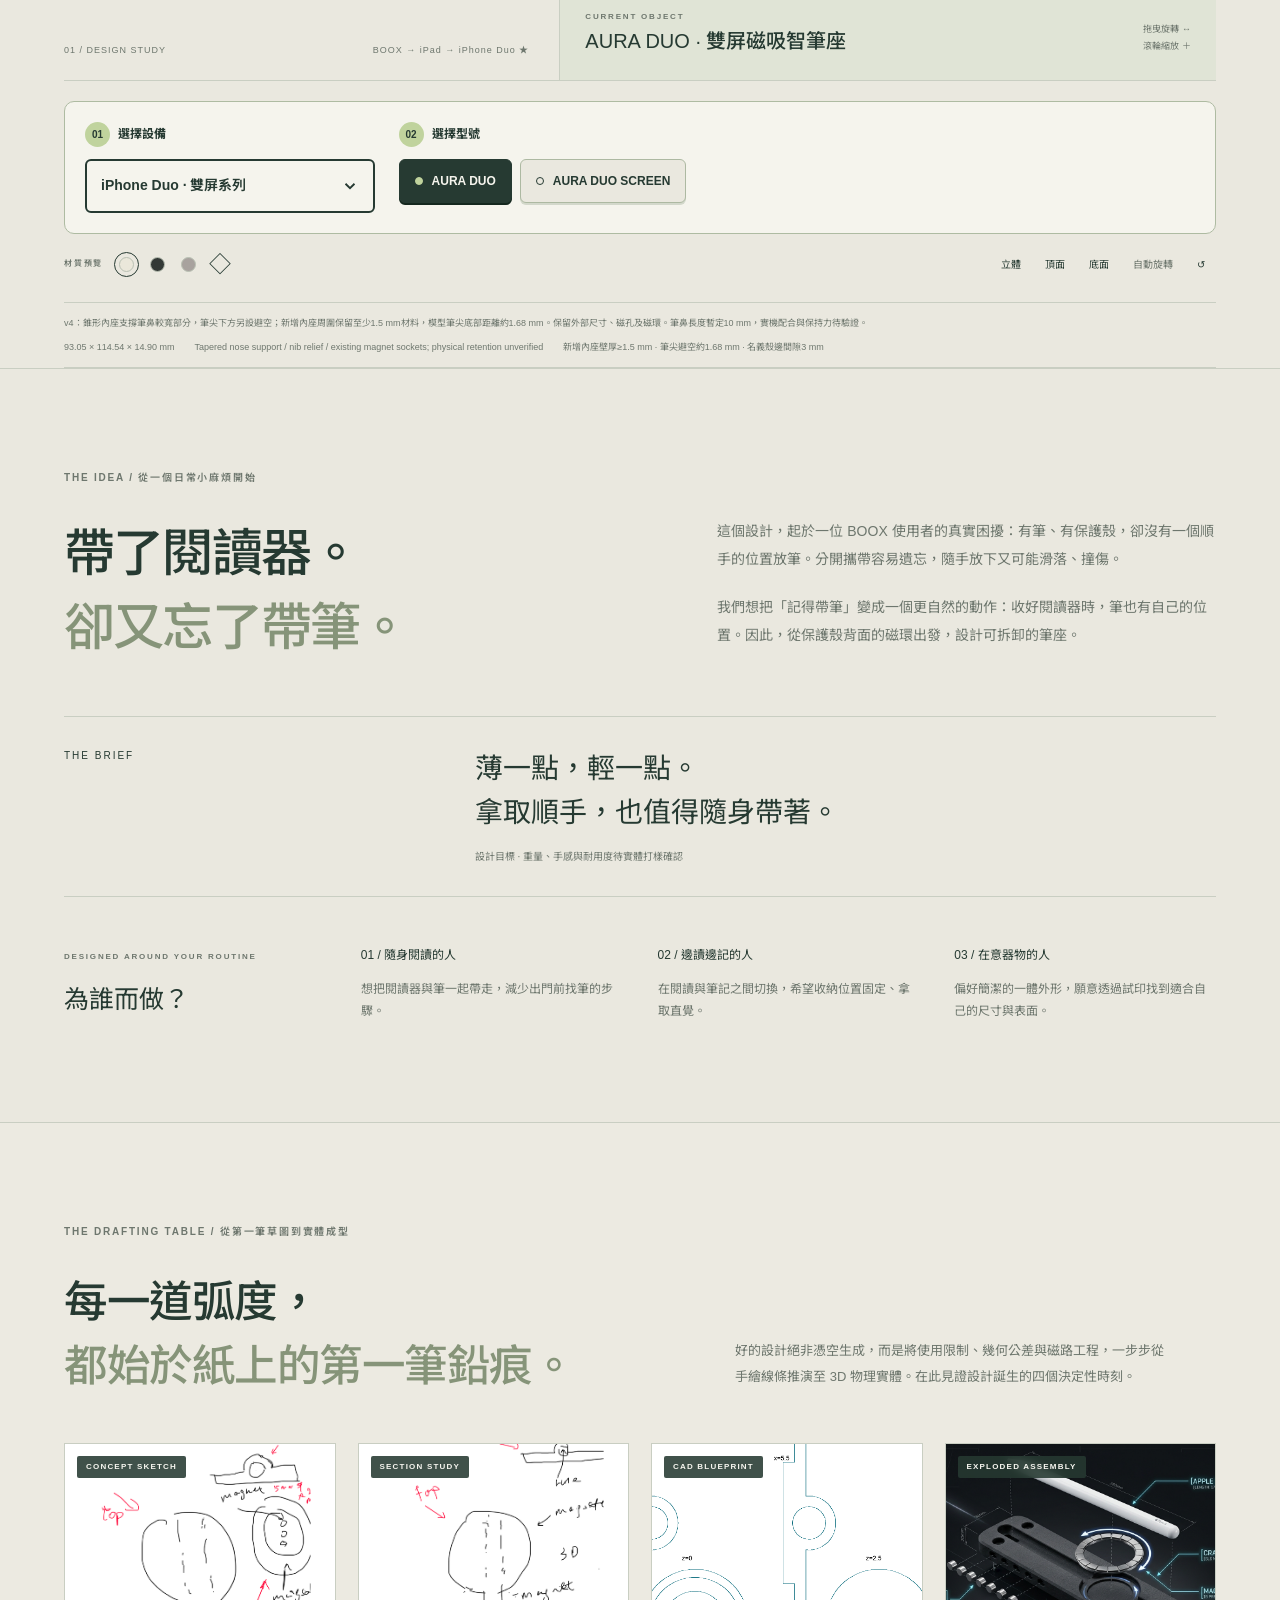
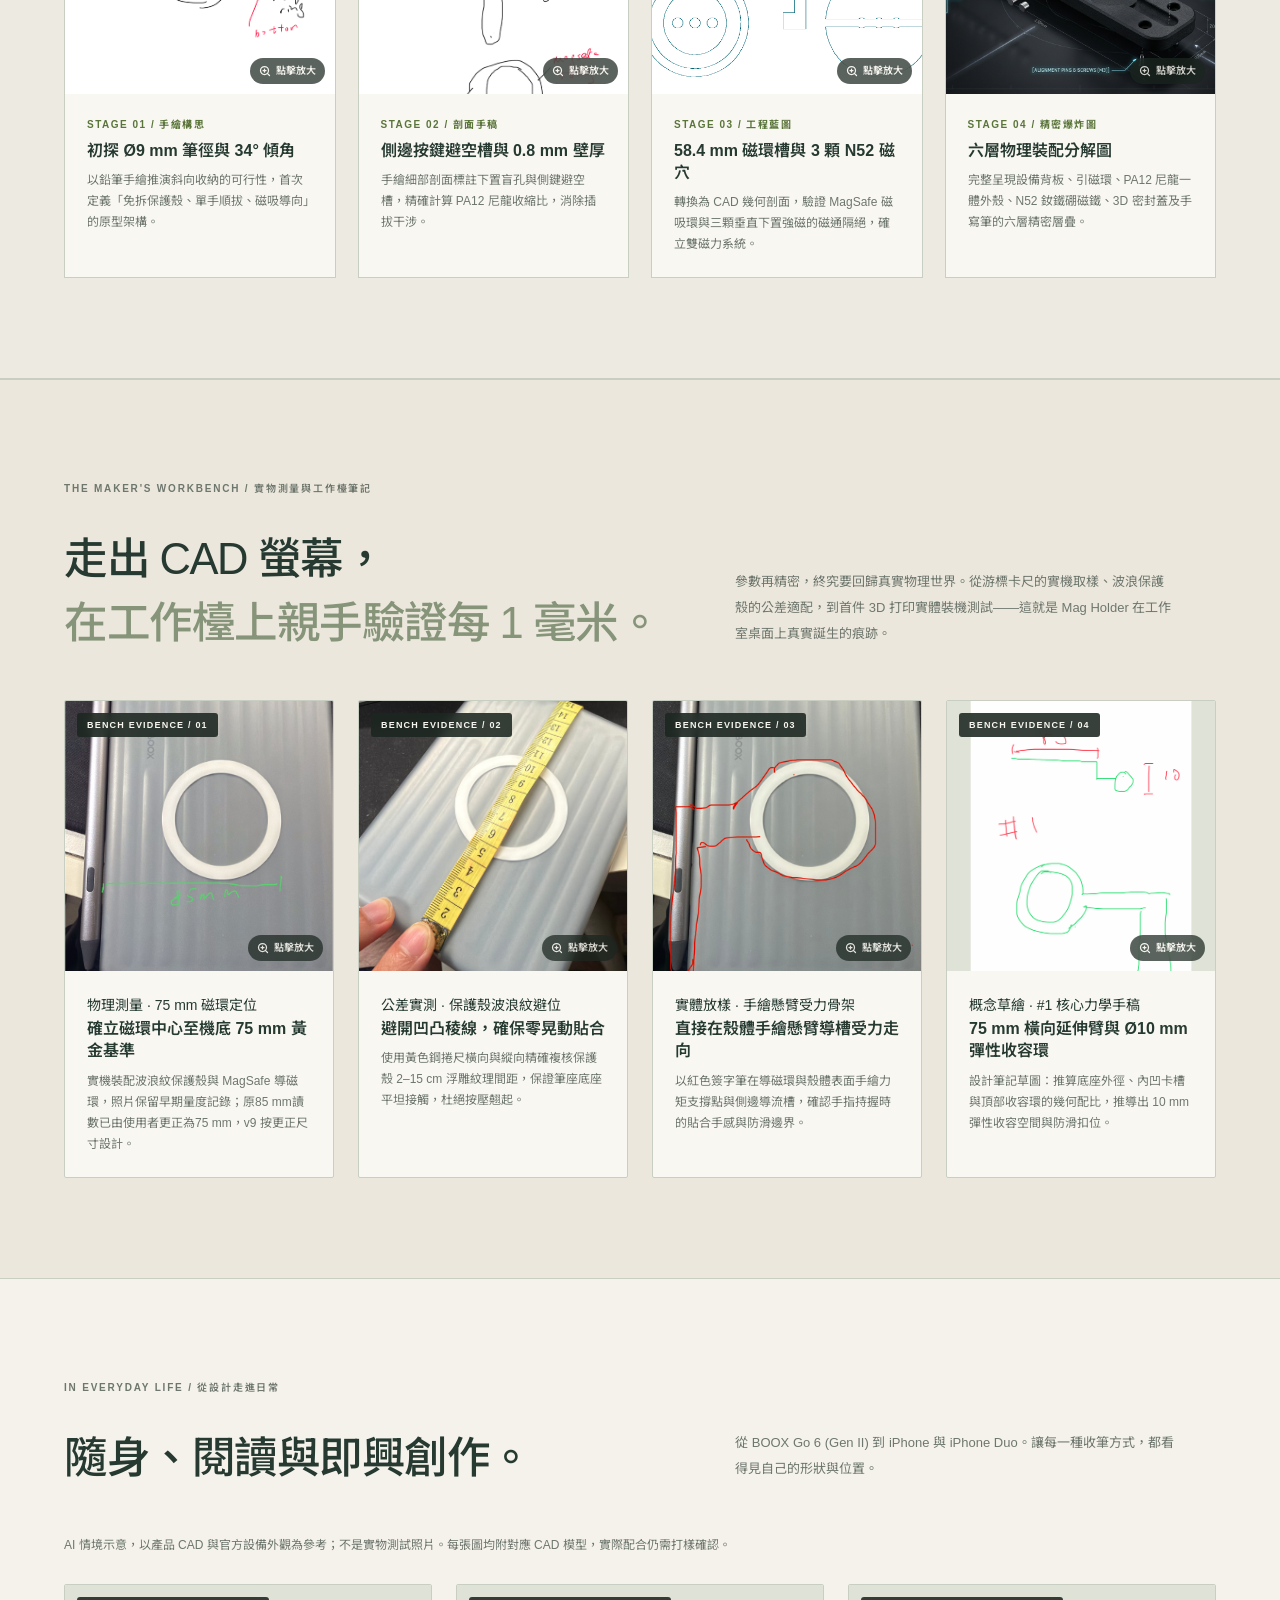
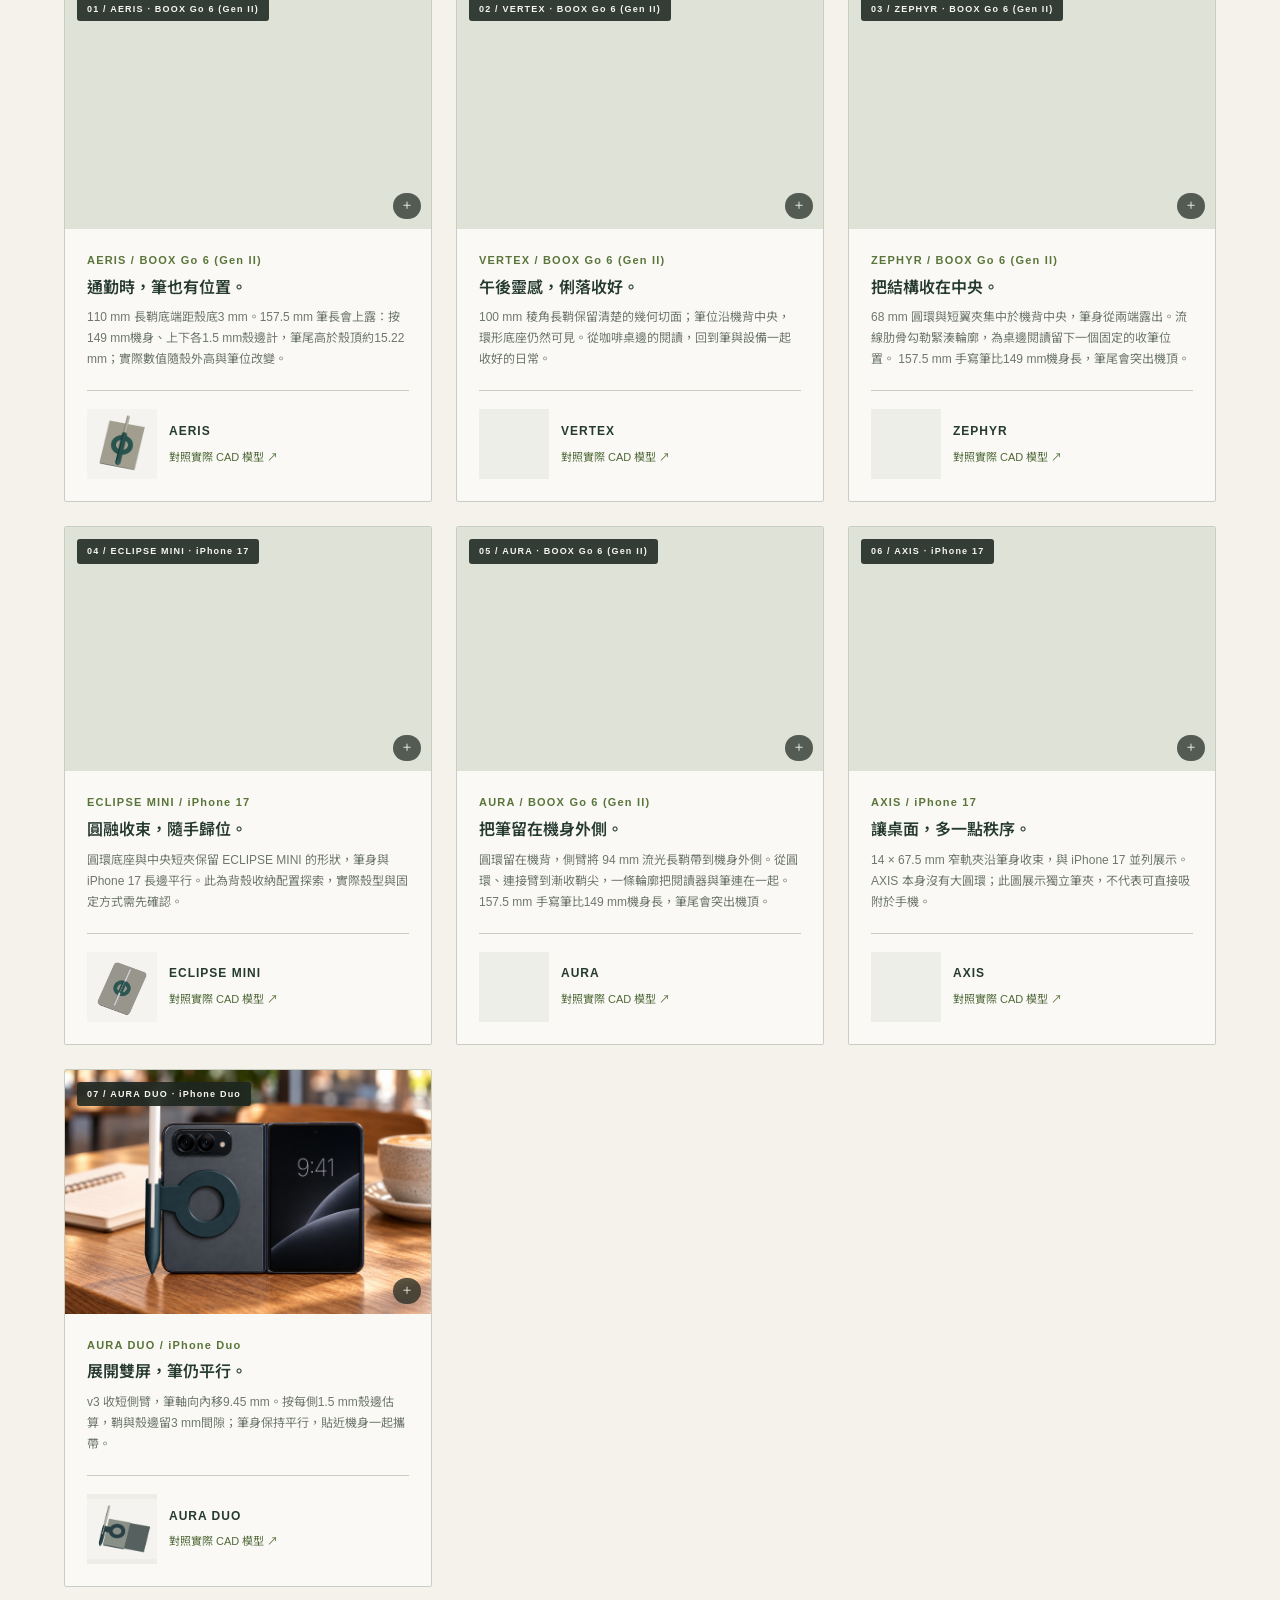
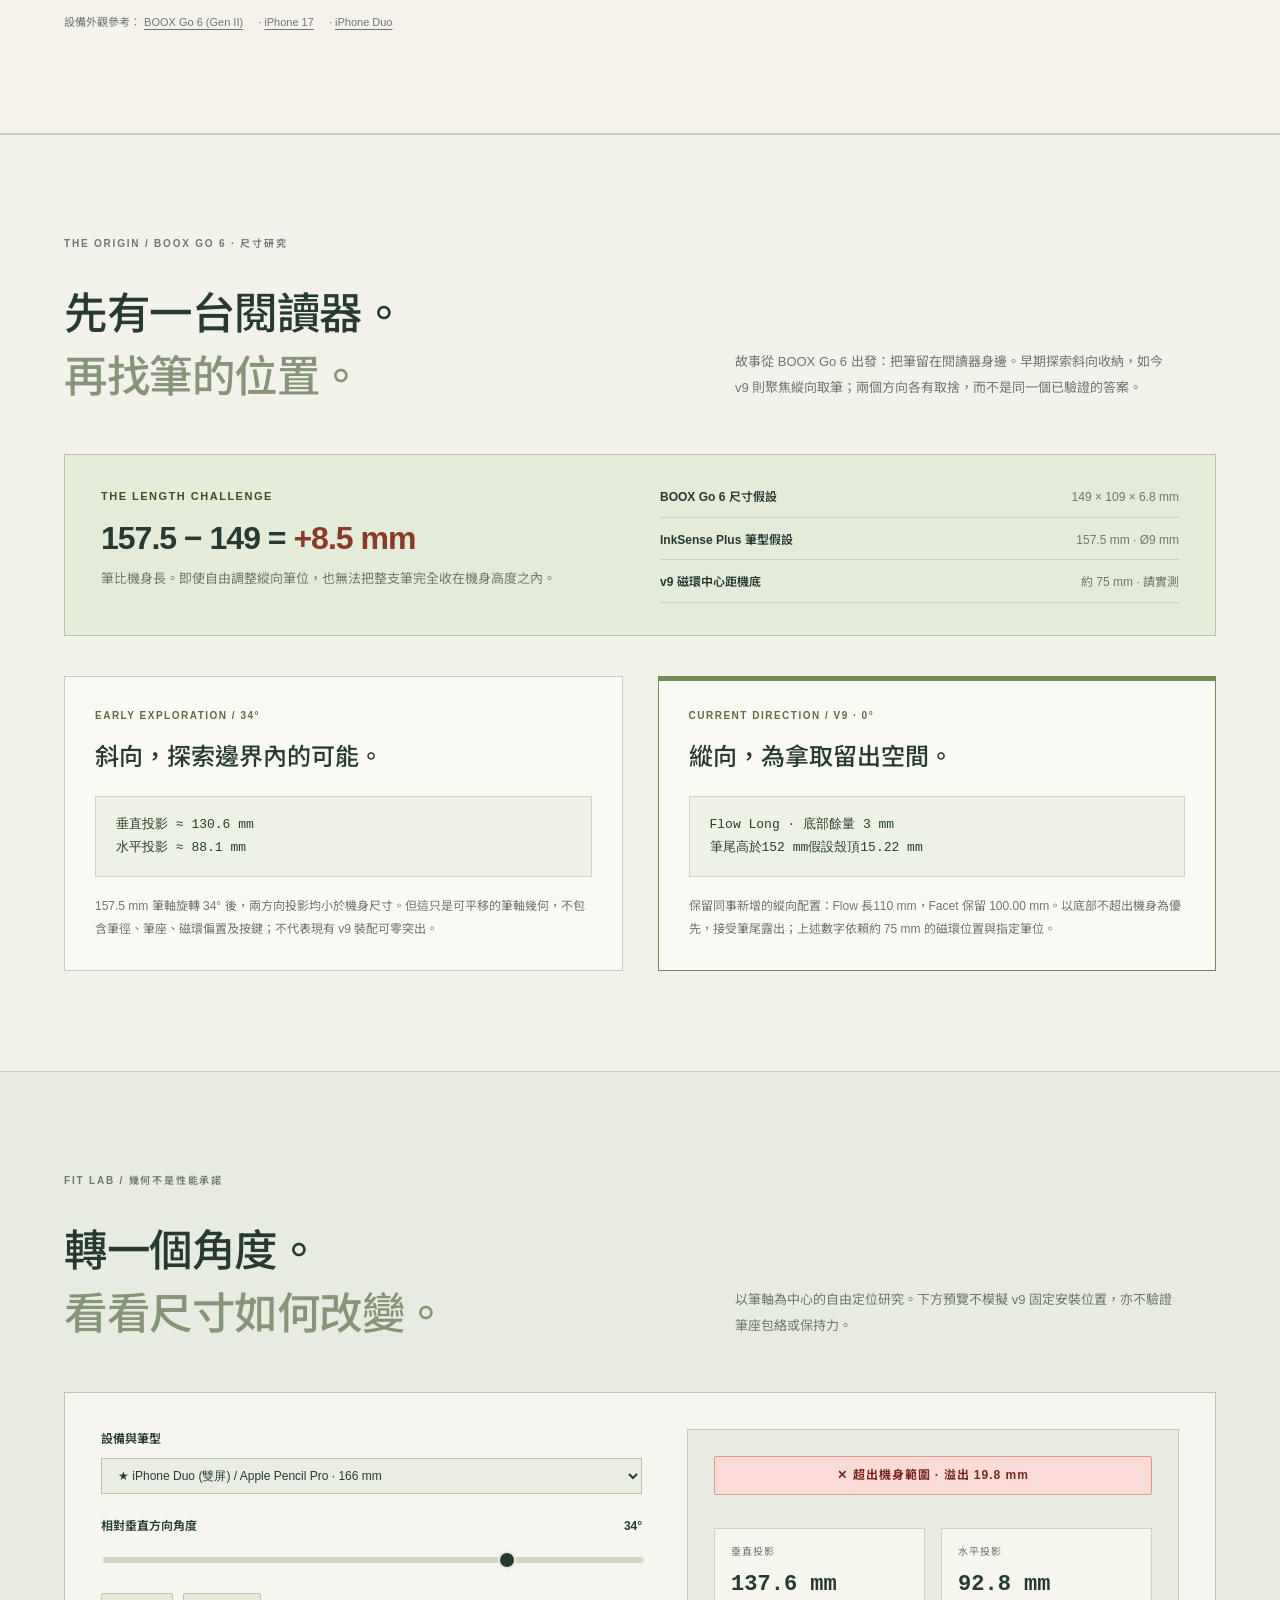
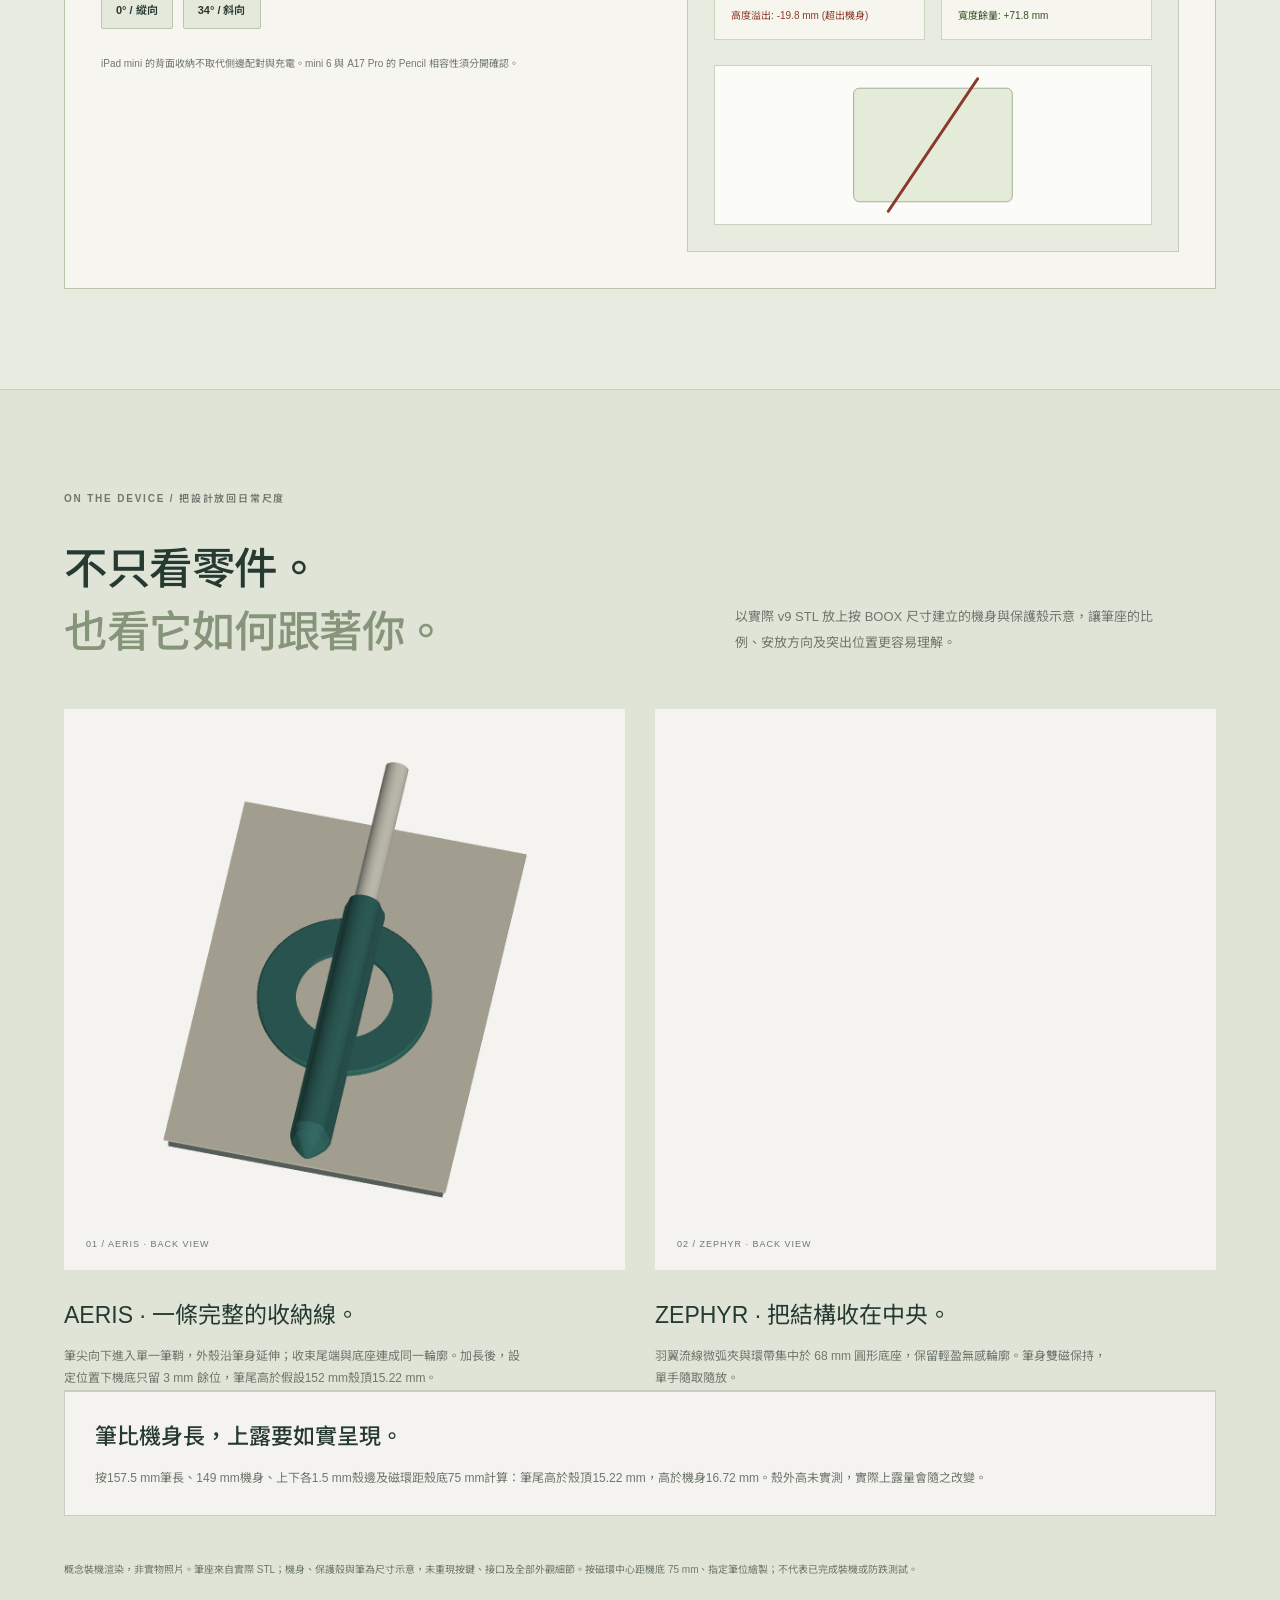
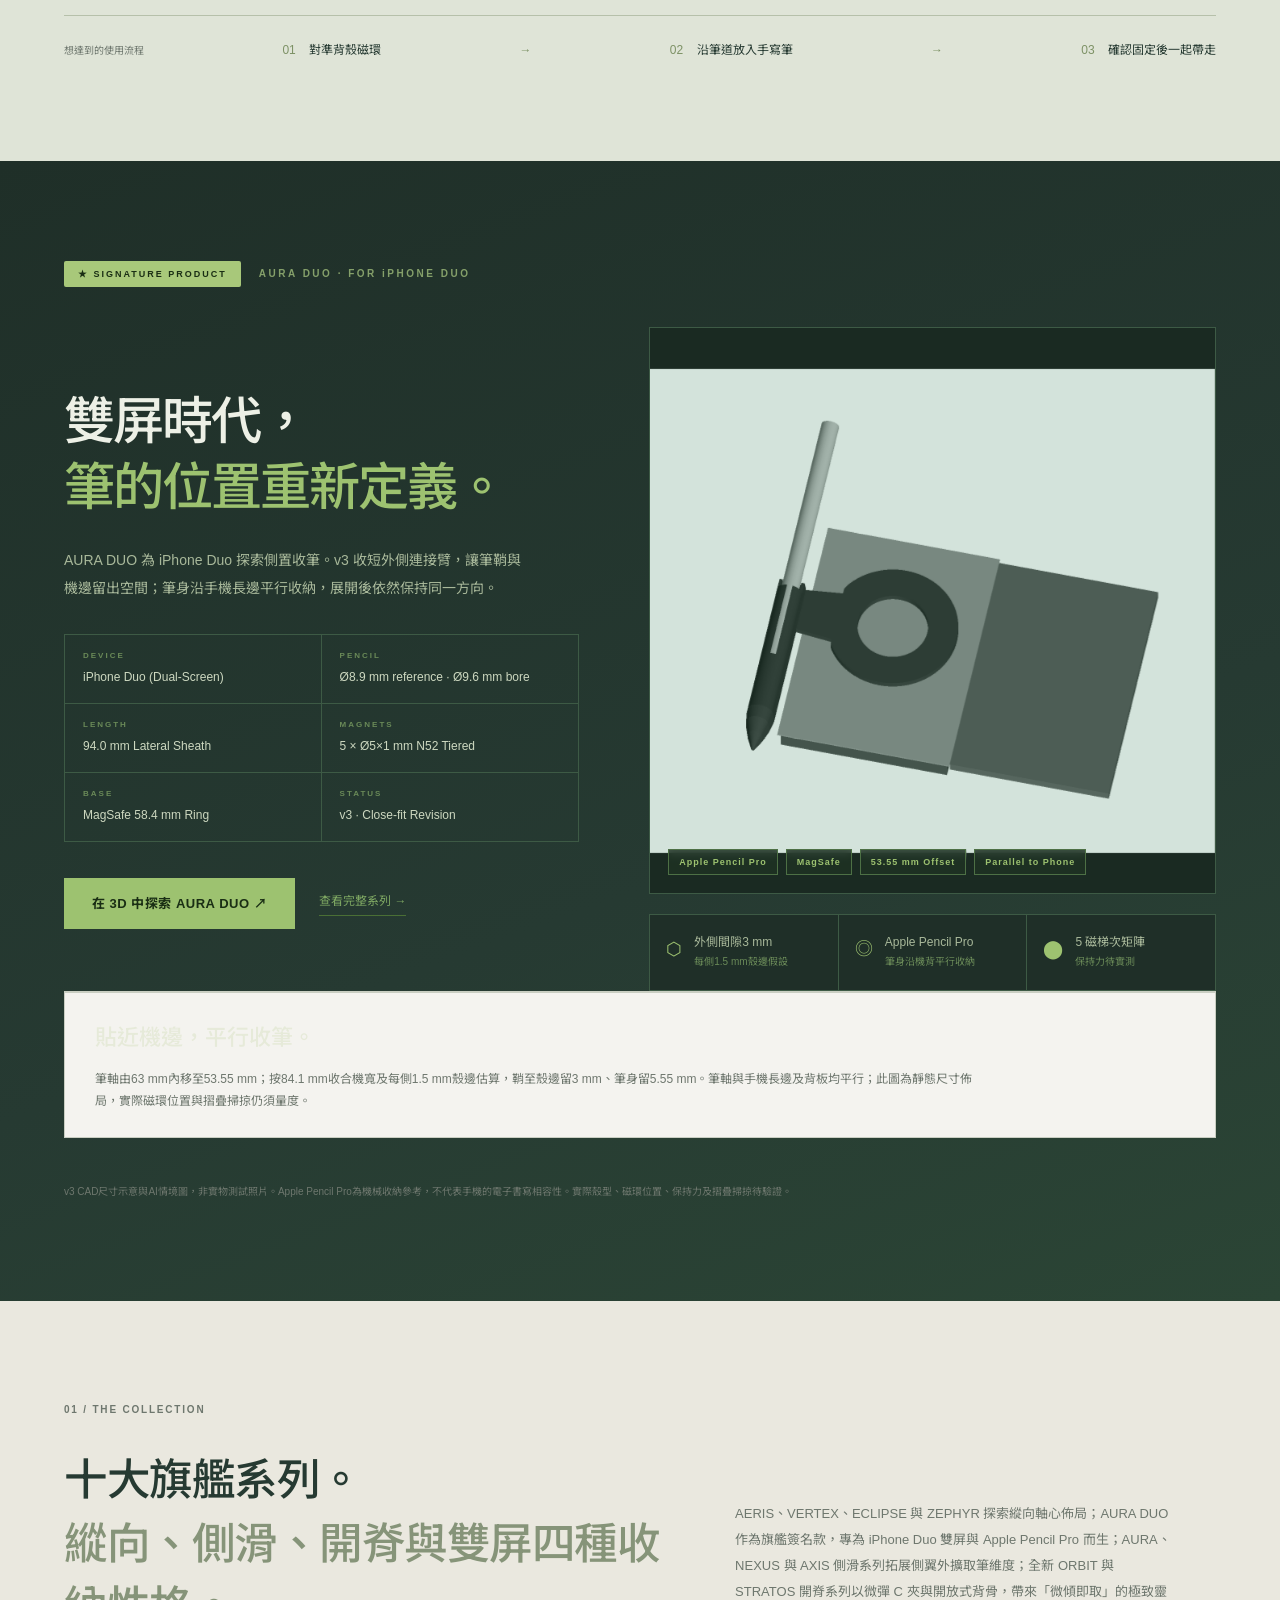
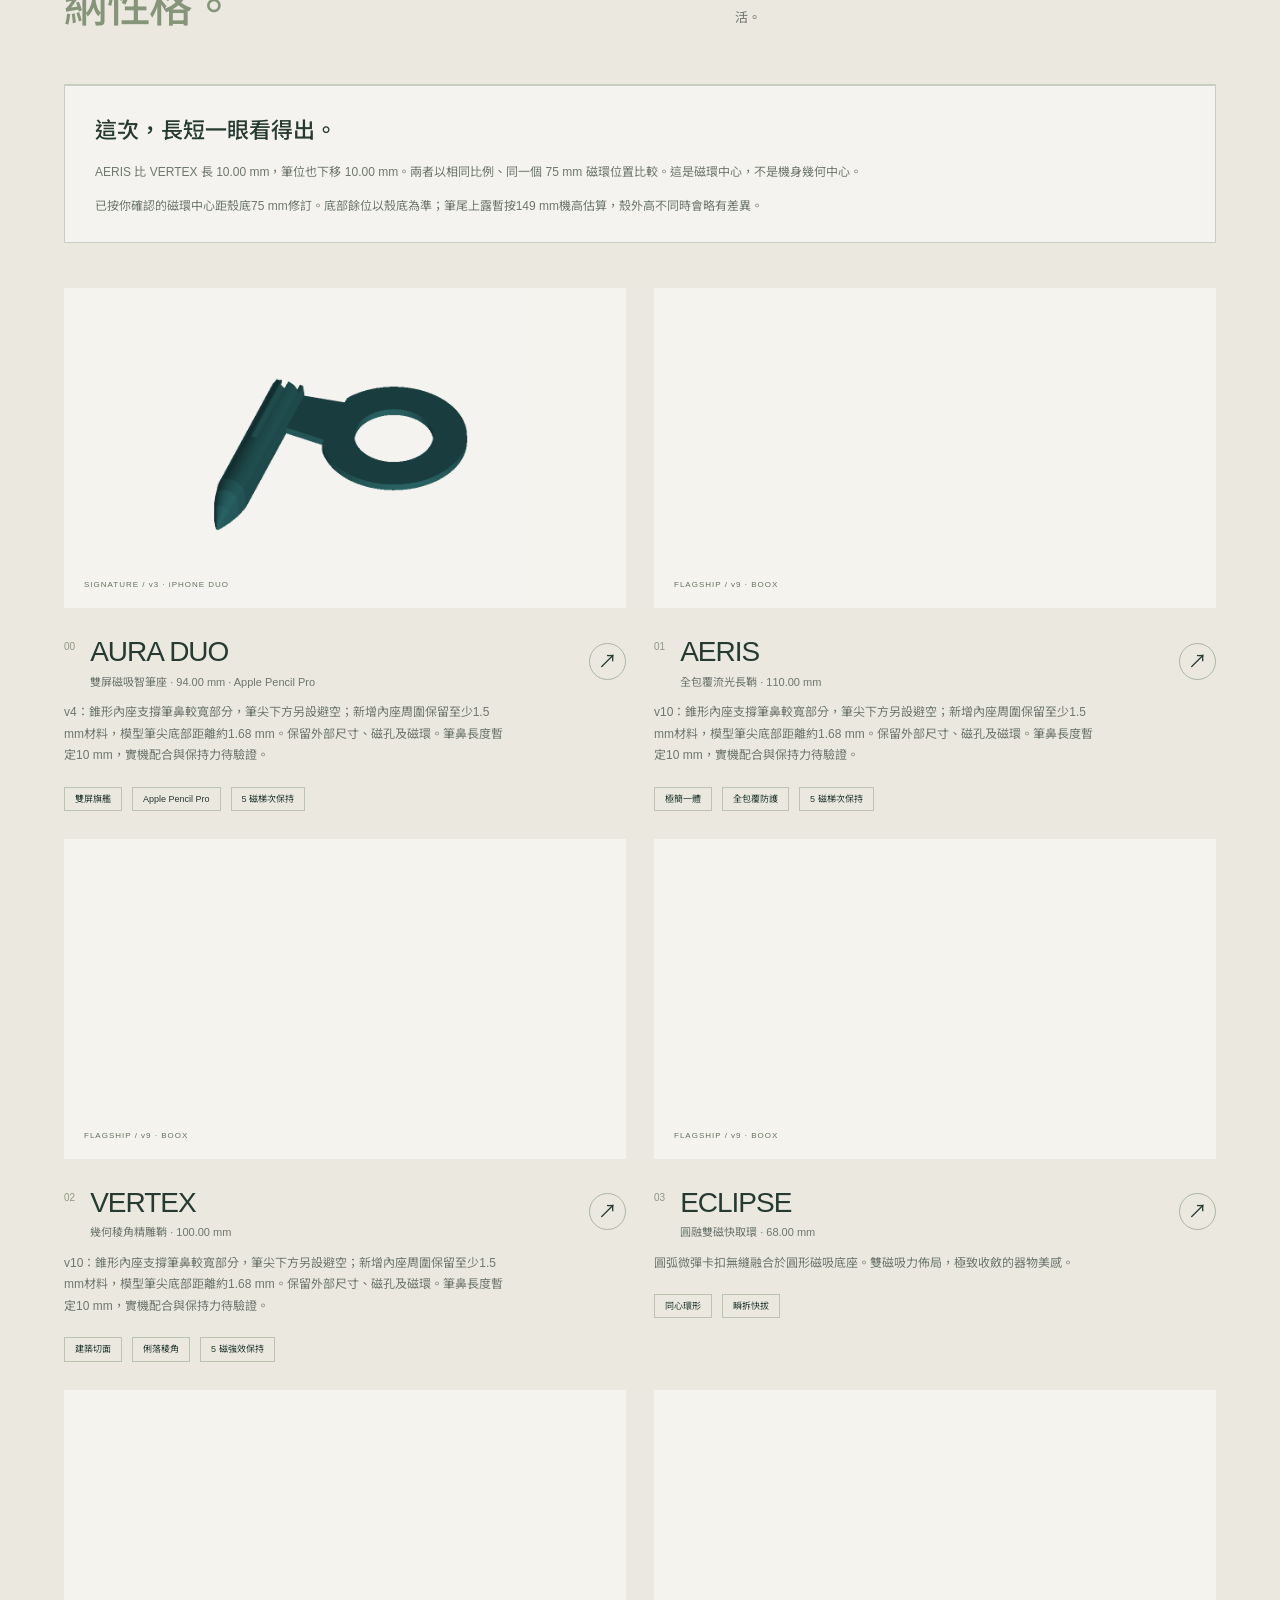
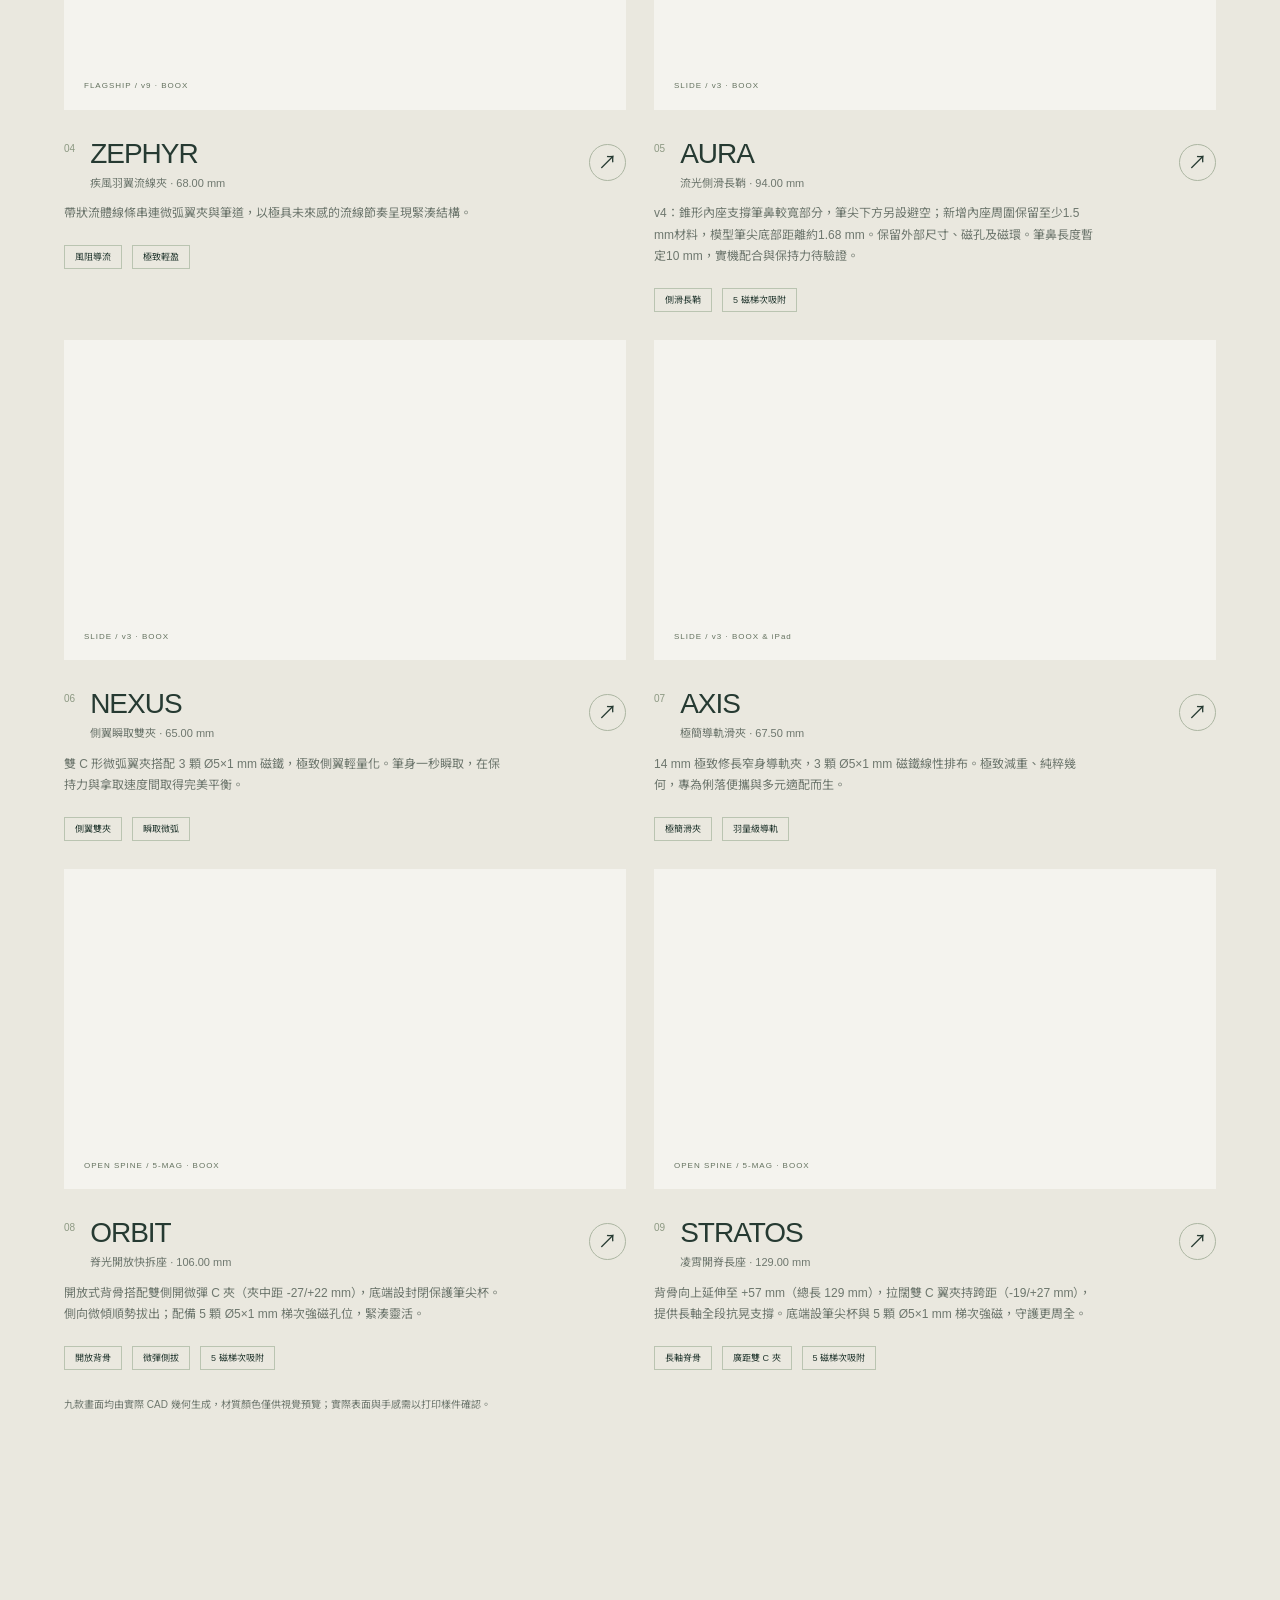
==== commit 14ae0f74: "Use bed-down screen models and improve model selection" ====
--- a/site/index.html
+++ b/site/index.html
@@ -83,13 +83,18 @@
         </div>
         <div class="lab-bar">
           <div class="model-select">
-            <select id="device-profile" aria-label="選擇設備適配版本">
-              <option value="iphone_duo">★ iPhone Duo · 雙屏旗艦簽名款 (AURA DUO)</option>
-              <option value="boox_v7">BOOX Go 6 · 旗艦與開脊系列 (AERIS / VERTEX / ECLIPSE / ZEPHYR / AURA / NEXUS / AXIS / ORBIT / STRATOS)</option>
-              <option value="ipad">iPad mini 6 / A17 Pro · 旗艦適配 (TITAN PRO / ECLIPSE MINI)</option>
-              <option value="history">歷代工程里程碑 (Gen 2 ~ Gen 5)</option>
-            </select>
-            <div id="model-options">
+            <div class="device-field">
+              <label class="selector-label" for="device-profile"><span class="selector-step">01</span><span data-zh="選擇設備" data-en="Choose your device">選擇設備</span></label>
+              <select id="device-profile">
+                <option value="iphone_duo" data-zh="iPhone Duo · 雙屏系列" data-en="iPhone Duo · Dual-screen series">iPhone Duo · 雙屏系列</option>
+                <option value="boox_v7" data-zh="BOOX Go 6 · 全系列筆座" data-en="BOOX Go 6 · All holders">BOOX Go 6 · 全系列筆座</option>
+                <option value="ipad" data-zh="iPad mini 6 / A17 Pro" data-en="iPad mini 6 / A17 Pro">iPad mini 6 / A17 Pro</option>
+                <option value="history" data-zh="歷代工程版本 · Gen 2–5" data-en="Earlier prototypes · Gen 2–5">歷代工程版本 · Gen 2–5</option>
+              </select>
+            </div>
+            <div class="model-field">
+              <span class="selector-label" id="model-options-label"><span class="selector-step">02</span><span data-zh="選擇型號" data-en="Choose a model">選擇型號</span></span>
+              <div id="model-options" role="group" aria-labelledby="model-options-label"></div>
             </div>
           </div>
           <div class="finish-select">
@@ -829,28 +834,31 @@
         </div>
         <div class="collection-grid">
           <article class="product-card">
-            <div class="product-art"><img loading="lazy" src="assets/renders/screen-facing/NEXUS_SCREEN.png" alt="NEXUS SCREEN CAD — screen-facing holder, schematic case"><span>SCREEN / CAD CONCEPT</span></div>
+            <div class="product-art"><img loading="lazy" src="assets/downloads/print-ready/NEXUS_SCREEN_v2_BED_DOWN_preview.png" alt="NEXUS SCREEN CAD — screen-facing holder, schematic case"><span>v2 / BED DOWN</span></div>
             <div class="product-heading"><span class="product-number">06 / S</span><h3>NEXUS SCREEN<small data-zh="朝屏幕水平直臂款" data-en="Flat screen-facing v2">朝屏幕水平直臂款</small></h3><button class="inspect-btn" data-inspect="NEXUS_SCREEN" aria-label="3D NEXUS SCREEN">↗</button></div>
             <p data-zh="BOOX Go 6 Gen II 專用尺寸配置：雙 C 夾朝屏幕，水平直臂接駁。" data-en="Sized for BOOX Go 6 Gen II: screen-facing dual C-clips with a flat bridge.">BOOX Go 6 Gen II 專用尺寸配置：雙 C 夾朝屏幕，水平直臂接駁。</p>
             <div class="tags"><span data-zh="朝屏幕" data-en="Screen-facing">朝屏幕</span><span data-zh="概念打樣" data-en="CAD concept">概念打樣</span></div>
+                      <a class="text-link" href="assets/downloads/print-ready/NEXUS_SCREEN_v2_BED_DOWN.stl" download data-zh="下載 NEXUS SCREEN · 平底向下 STL ↓" data-en="Download NEXUS SCREEN · bed-down STL ↓">下載 NEXUS SCREEN · 平底向下 STL ↓</a>
           </article>
           <article class="product-card">
-            <div class="product-art"><img loading="lazy" src="assets/downloads/Tapered_Seats_20261103/AURA_SCREEN_v4.png" alt="AURA SCREEN v4 — actual revised STL"><span>v4 / SUPPORTED TIP SEAT</span></div>
+            <div class="product-art"><img loading="lazy" src="assets/downloads/print-ready/AURA_SCREEN_v4_BED_DOWN_preview.png" alt="AURA SCREEN v4 — actual revised STL"><span>v4 / BED DOWN</span></div>
             <div class="product-heading"><span class="product-number">05 / S</span><h3>AURA SCREEN<small data-zh="v4 錐形內座 · 104.54 mm" data-en="v4 supported tip seat · 104.54 mm">v4 錐形內座 · 104.54 mm</small></h3><button class="inspect-btn" data-inspect="AURA_SCREEN" aria-label="3D AURA SCREEN v4">↗</button></div>
             <p data-zh="v4：保留全長縮短10 mm、靠近機殼2 mm（名義間隙1 mm）。錐形內座支撐筆鼻較寬部分，筆尖下方另設避空；新增內座周圍保留至少1.5 mm材料，模型筆尖底部距離約1.68 mm。保留外部尺寸、磁孔及磁環。筆鼻長度暫定10 mm，實機配合與保持力待驗證。" data-en="v4: Retains the 10 mm shortening and 2 mm inward move (1 mm nominal case gap). Tapered inner support for the wider pen nose, with separate nib relief. At least 1.5 mm material around the new seat and 1.68 mm modeled nib-end clearance. Outer dimensions, pockets and ring retained. Assumes a 10 mm pen nose; physical fit and retention remain unverified.">v4：保留全長縮短10 mm、靠近機殼2 mm（名義間隙1 mm）。錐形內座支撐筆鼻較寬部分，筆尖下方另設避空；新增內座周圍保留至少1.5 mm材料，模型筆尖底部距離約1.68 mm。保留外部尺寸、磁孔及磁環。筆鼻長度暫定10 mm，實機配合與保持力待驗證。</p>
             <div class="tags"><span>103.50 × 104.54 × 14.90 mm</span><span data-zh="名義間隙1 mm" data-en="1 mm nominal gap">名義間隙1 mm</span><span data-zh="錐形內座" data-en="Tapered inner seat">錐形內座</span></div>
-            <a class="text-link" href="assets/downloads/Tapered_Seats_20261103/AURA_SCREEN_v4.stl" download data-zh="下載 AURA SCREEN v4 STL ↓" data-en="Download AURA SCREEN v4 STL ↓">下載 AURA SCREEN v4 STL ↓</a>
+            <a class="text-link" href="assets/downloads/print-ready/AURA_SCREEN_v4_BED_DOWN.stl" download data-zh="下載 AURA SCREEN v4 · 平底向下 STL ↓" data-en="Download AURA SCREEN v4 · bed-down STL ↓">下載 AURA SCREEN v4 · 平底向下 STL ↓</a>
           </article>
           <article class="product-card">
-            <div class="product-art"><img loading="lazy" src="assets/downloads/Tapered_Seats_20261103/AURA_DUO_SCREEN_v3.png" alt="AURA DUO SCREEN CAD — screen-facing holder, schematic case"><span>SCREEN / CAD CONCEPT</span></div>
+            <div class="product-art"><img loading="lazy" src="assets/downloads/print-ready/AURA_DUO_SCREEN_v3_BED_DOWN_preview.png" alt="AURA DUO SCREEN CAD — screen-facing holder, schematic case"><span>v3 / BED DOWN</span></div>
             <div class="product-heading"><span class="product-number">00 / S</span><h3>AURA DUO SCREEN<small data-zh="v3 錐形內座" data-en="Tapered inner seat v3">v3 錐形內座</small></h3><button class="inspect-btn" data-inspect="AURA_DUO_SCREEN" aria-label="3D AURA DUO SCREEN">↗</button></div>
             <p data-zh="v3：錐形內座支撐筆鼻較寬部分，筆尖下方另設避空；新增內座周圍保留至少1.5 mm材料，模型筆尖底部距離約1.68 mm。保留外部尺寸、磁孔及磁環。筆鼻長度暫定10 mm，實機配合與保持力待驗證。" data-en="v3: Tapered inner support for the wider pen nose, with separate nib relief. At least 1.5 mm material around the new seat and 1.68 mm modeled nib-end clearance. Outer dimensions, pockets and ring retained. Assumes a 10 mm pen nose; physical fit and retention remain unverified.">v3：錐形內座支撐筆鼻較寬部分，筆尖下方另設避空；新增內座周圍保留至少1.5 mm材料，模型筆尖底部距離約1.68 mm。保留外部尺寸、磁孔及磁環。筆鼻長度暫定10 mm，實機配合與保持力待驗證。</p>
             <div class="tags"><span data-zh="朝屏幕" data-en="Screen-facing">朝屏幕</span><span data-zh="概念打樣" data-en="CAD concept">概念打樣</span></div>
+                      <a class="text-link" href="assets/downloads/print-ready/AURA_DUO_SCREEN_v3_BED_DOWN.stl" download data-zh="下載 AURA DUO SCREEN · 平底向下 STL ↓" data-en="Download AURA DUO SCREEN · bed-down STL ↓">下載 AURA DUO SCREEN · 平底向下 STL ↓</a>
           </article>
         </div>
         <p class="caption" data-zh="AURA SCREEN v4 與 AURA DUO SCREEN v3 已加入錐形內座及筆尖避空，新增內座周圍材料≥1.5 mm。NEXUS SCREEN 保留 v2 夾口。水平直臂落差0 mm；AURA SCREEN 名義殼邊間隙1 mm，其餘兩款3 mm。實機配合與 DUO 摺疊待驗證。" data-en="AURA SCREEN v4 and AURA DUO SCREEN v3 now have tapered inner support and nib relief, with at least 1.5 mm material around the new seats. NEXUS SCREEN retains its v2 clips. All bridges have zero vertical step; AURA SCREEN has a 1 mm nominal case gap, the other two 3 mm. Physical fit and DUO folding remain unverified.">AURA SCREEN v4 與 AURA DUO SCREEN v3 已加入錐形內座及筆尖避空，新增內座周圍材料≥1.5 mm。NEXUS SCREEN 保留 v2 夾口。水平直臂落差0 mm；AURA SCREEN 名義殼邊間隙1 mm，其餘兩款3 mm。實機配合與 DUO 摺疊待驗證。</p>
         <figure class="placement-figure"><img loading="lazy" src="assets/downloads/Tapered_Seats_20261103/AURA_SCREEN_v4_section.png" alt="AURA SCREEN v4: tapered nose support and separate nib relief"><figcaption data-zh="AURA SCREEN v4 剖面：橙色為假設筆型；較寬筆鼻由錐面支撐，筆尖下方避空約1.68 mm，新增內座周圍材料≥1.5 mm。" data-en="AURA SCREEN v4 section: assumed pen in orange. The wider nose meets the taper, with about 1.68 mm relief beneath the nib and at least 1.5 mm material around the new seat.">AURA SCREEN v4 剖面：橙色為假設筆型；較寬筆鼻由錐面支撐，筆尖下方避空約1.68 mm，新增內座周圍材料≥1.5 mm。</figcaption></figure>
         <a class="pack-link" href="assets/downloads/Tapered_Seats_20261103.zip" download><span data-zh="七款錐形內座修訂包 · STL、筆型剖面及壁厚檢查" data-en="Seven tapered-seat revisions · STLs, pen sections and wall checks">七款錐形內座修訂包 · STL、筆型剖面及壁厚檢查</span><span>↓</span></a>
+        <a class="pack-link" href="assets/downloads/Screen_Products_Bed_Down.zip" download><span data-zh="朝屏幕三款 · 平底向下打印包" data-en="All three screen products · Bed-down print pack">朝屏幕三款 · 平底向下打印包</span><span>↓</span></a>
         <a class="text-link" href="assets/downloads/Screen_Facing_Flat_v2.zip" download data-zh="保留的朝屏幕 v2 三款打樣包 ↓" data-en="Earlier screen-facing v2 three-model pack ↓">保留的朝屏幕 v2 三款打樣包 ↓</a>
       </section>
       <!-- Section: anatomy -->
